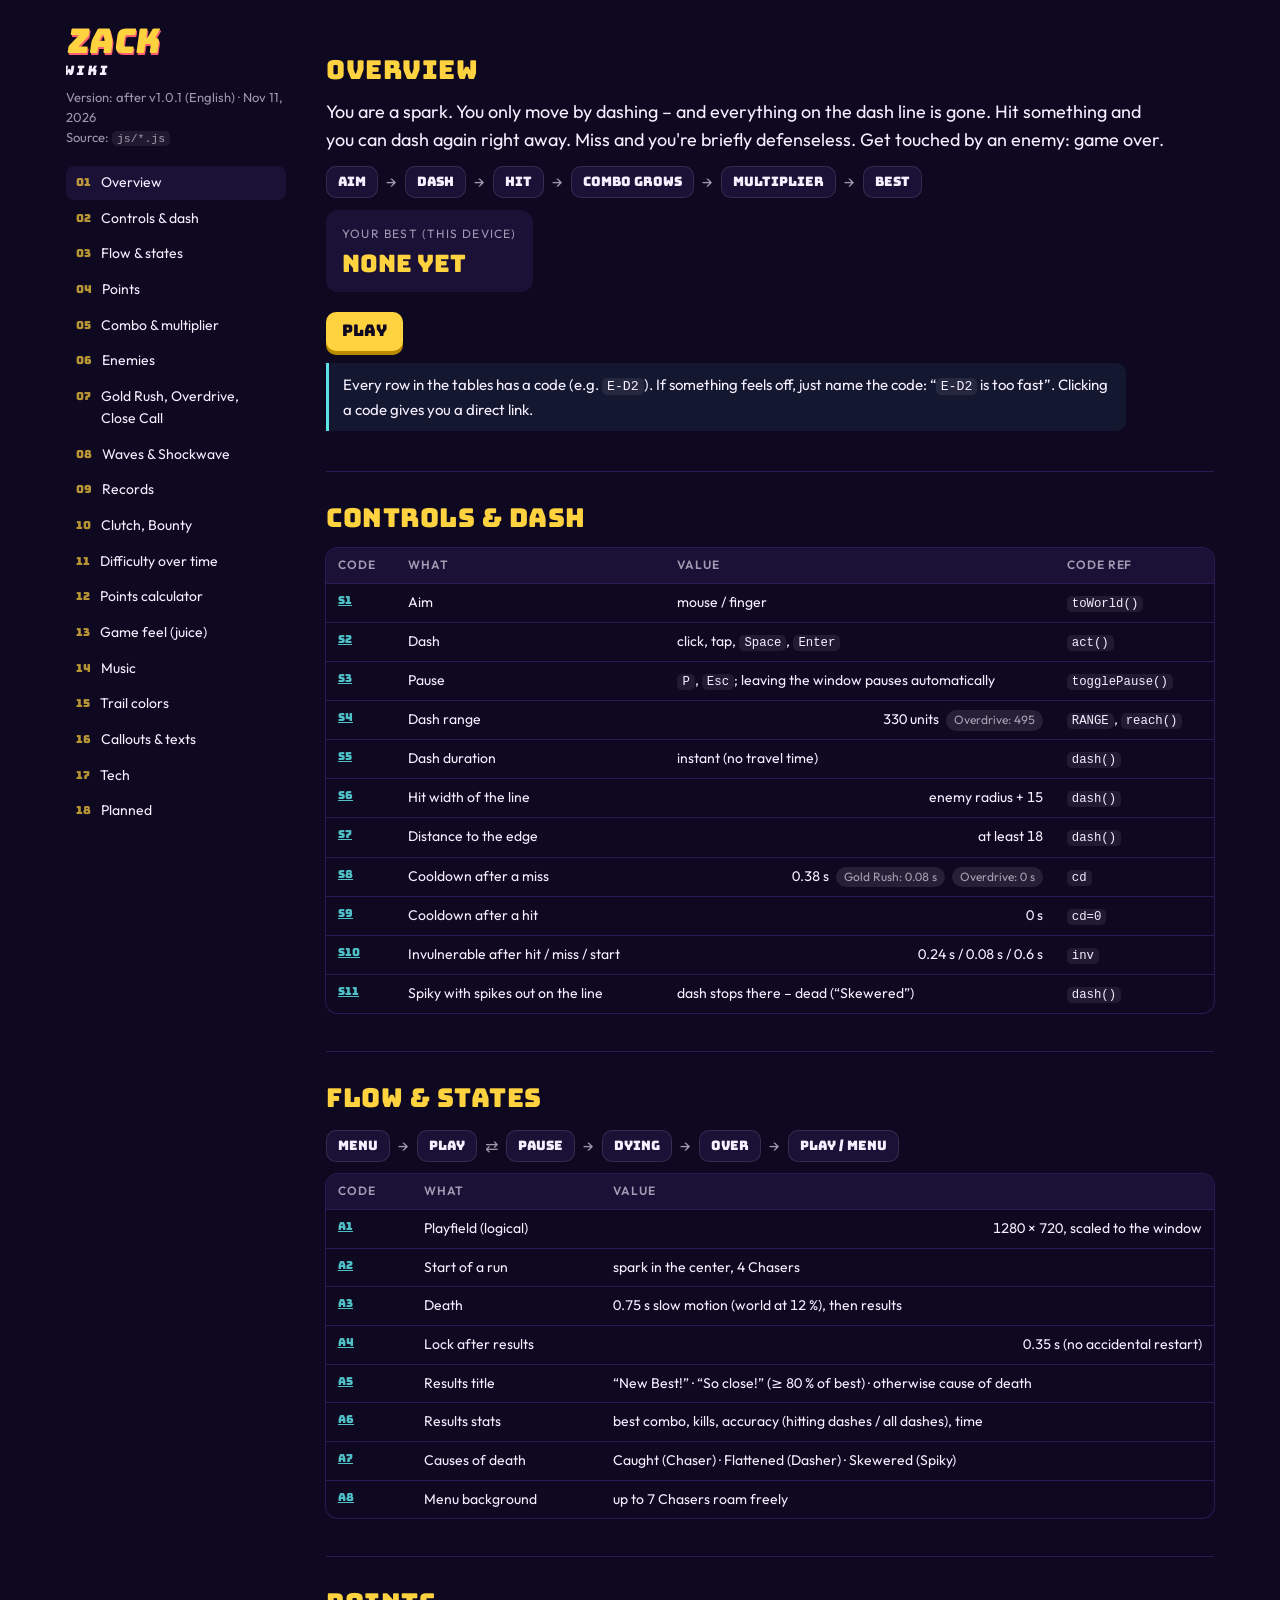
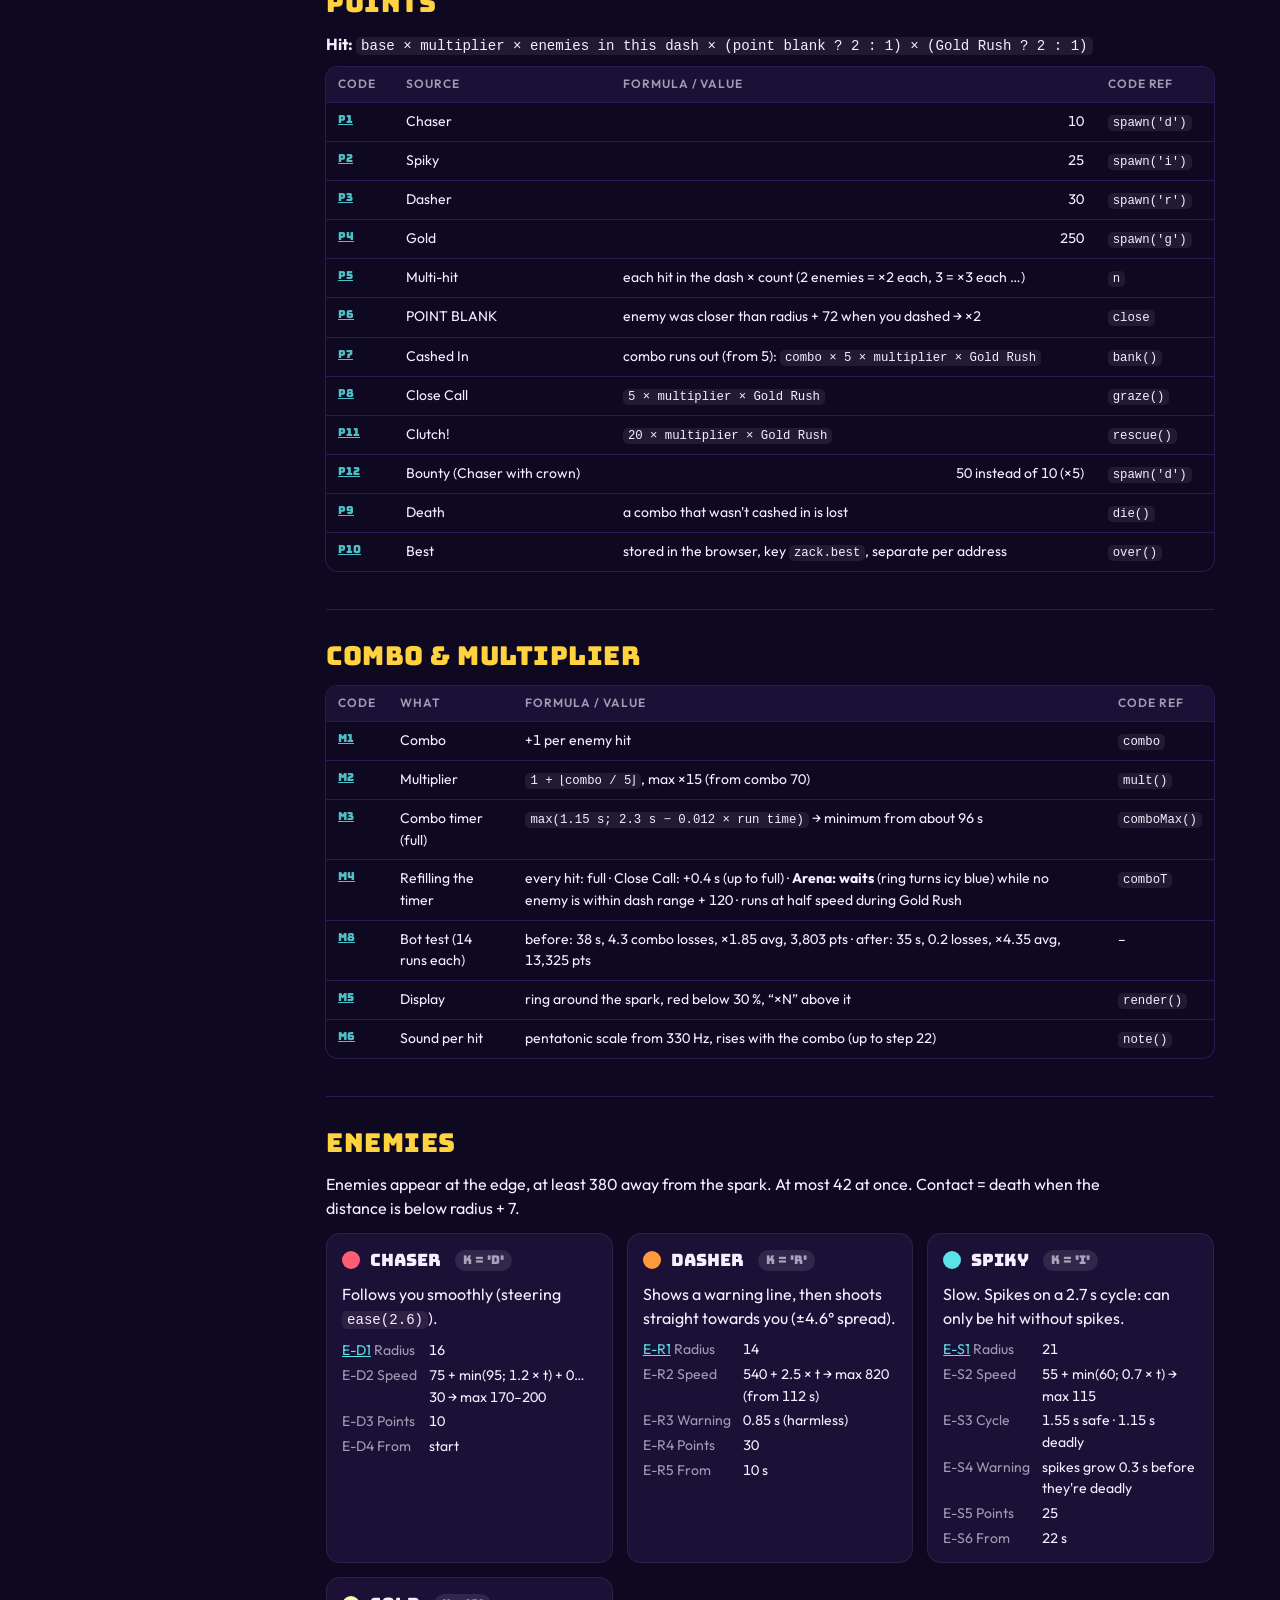
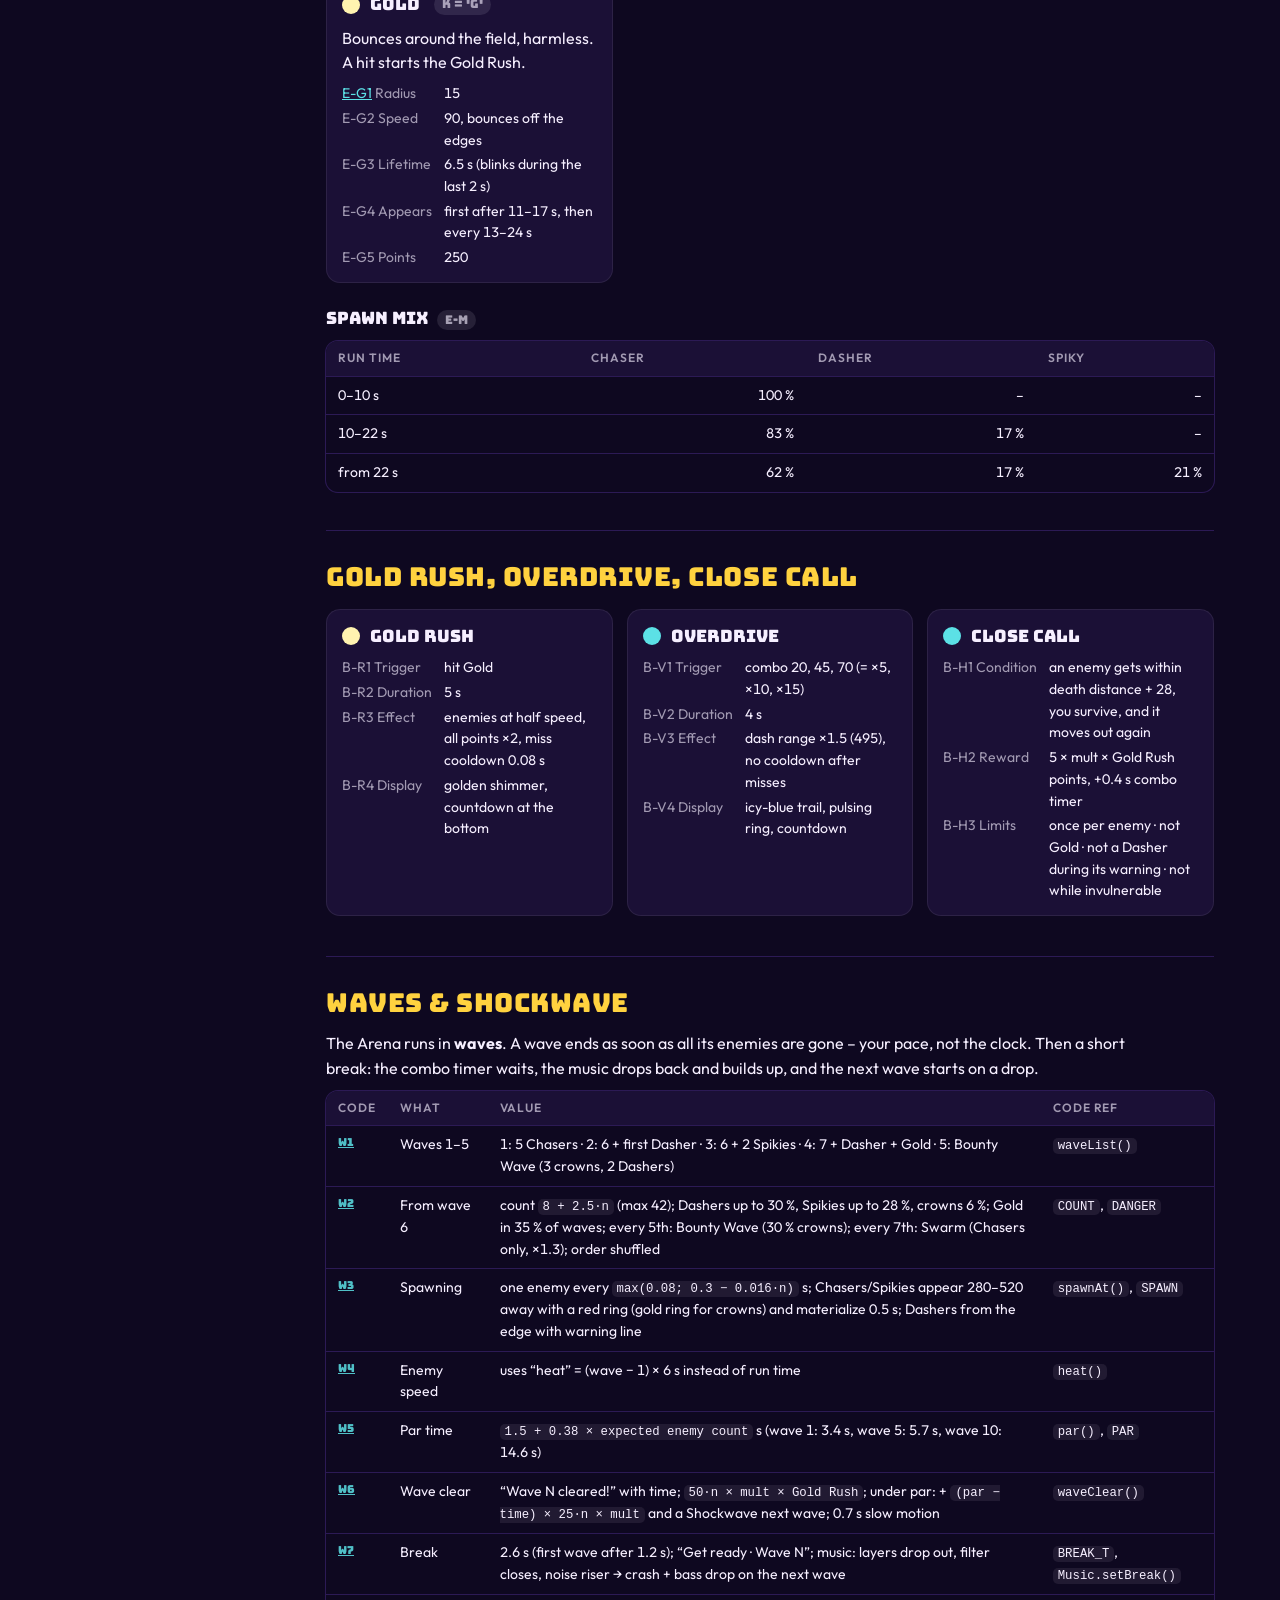
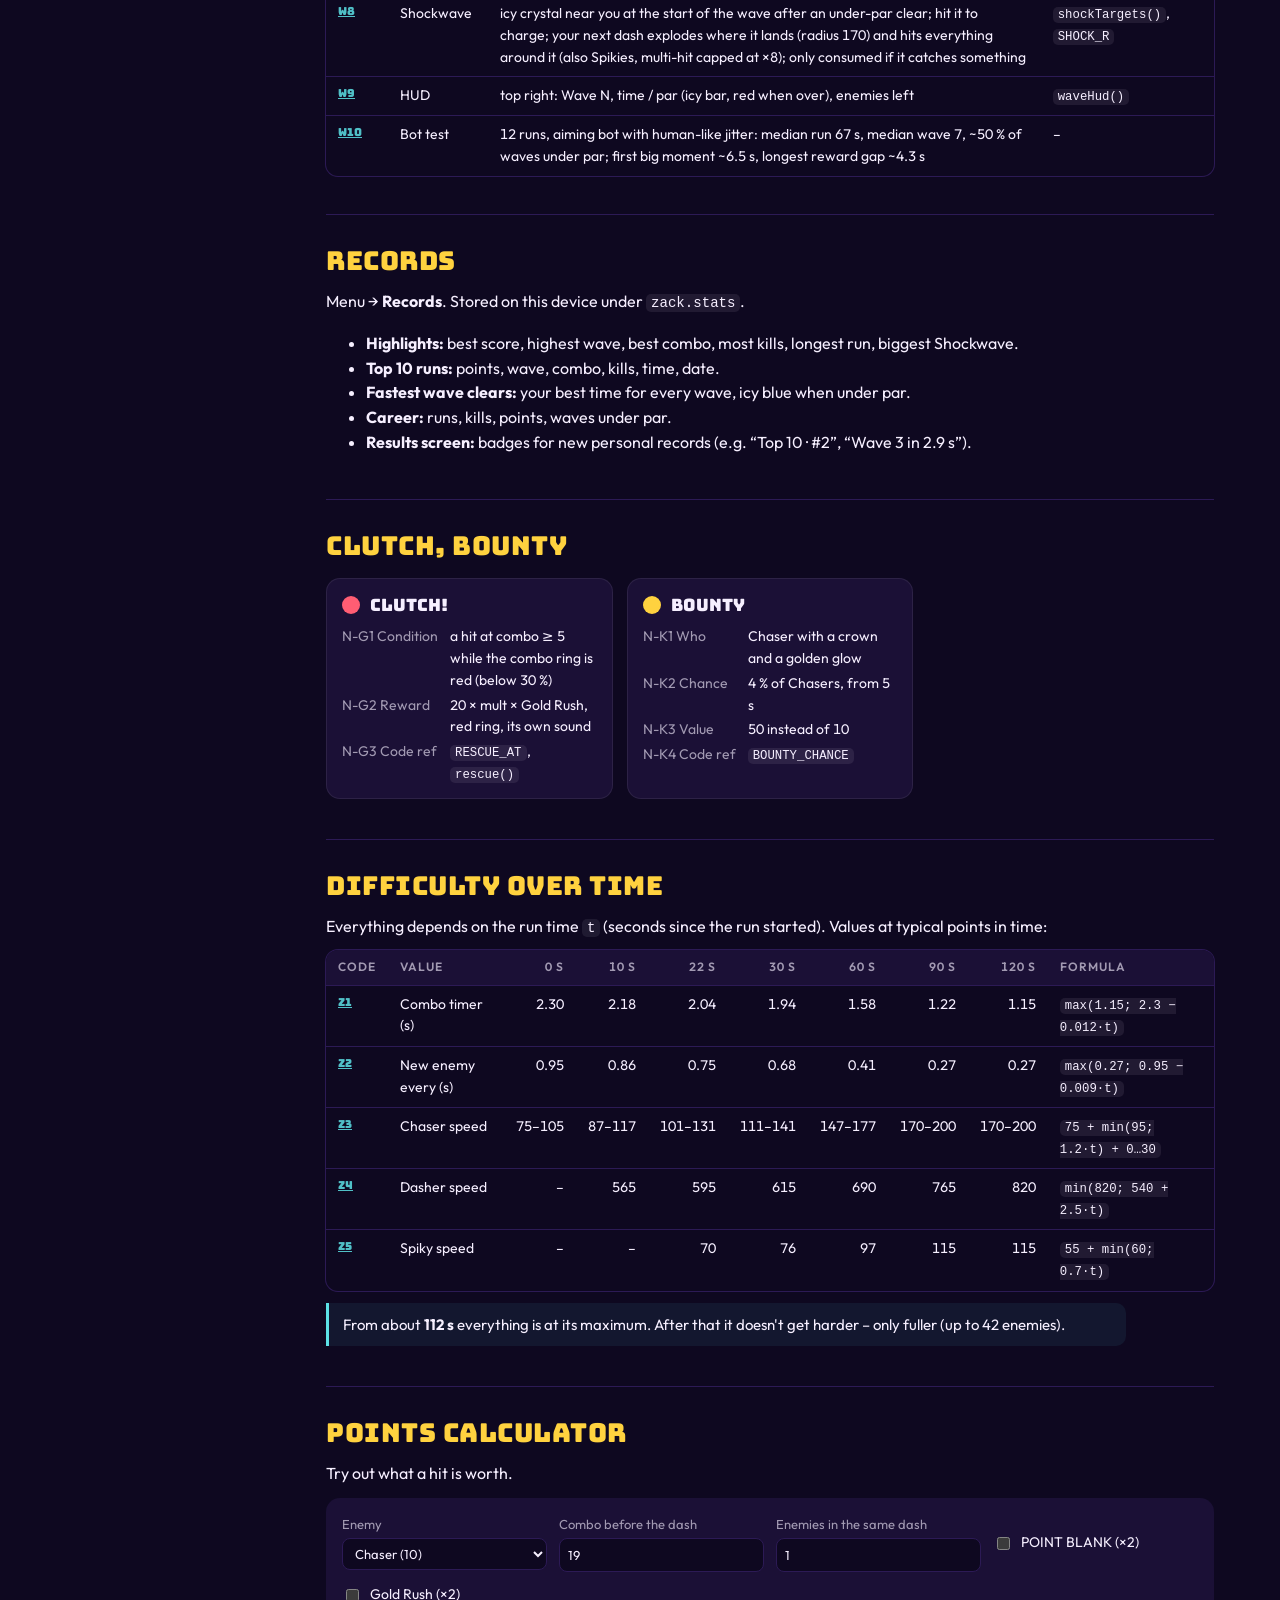
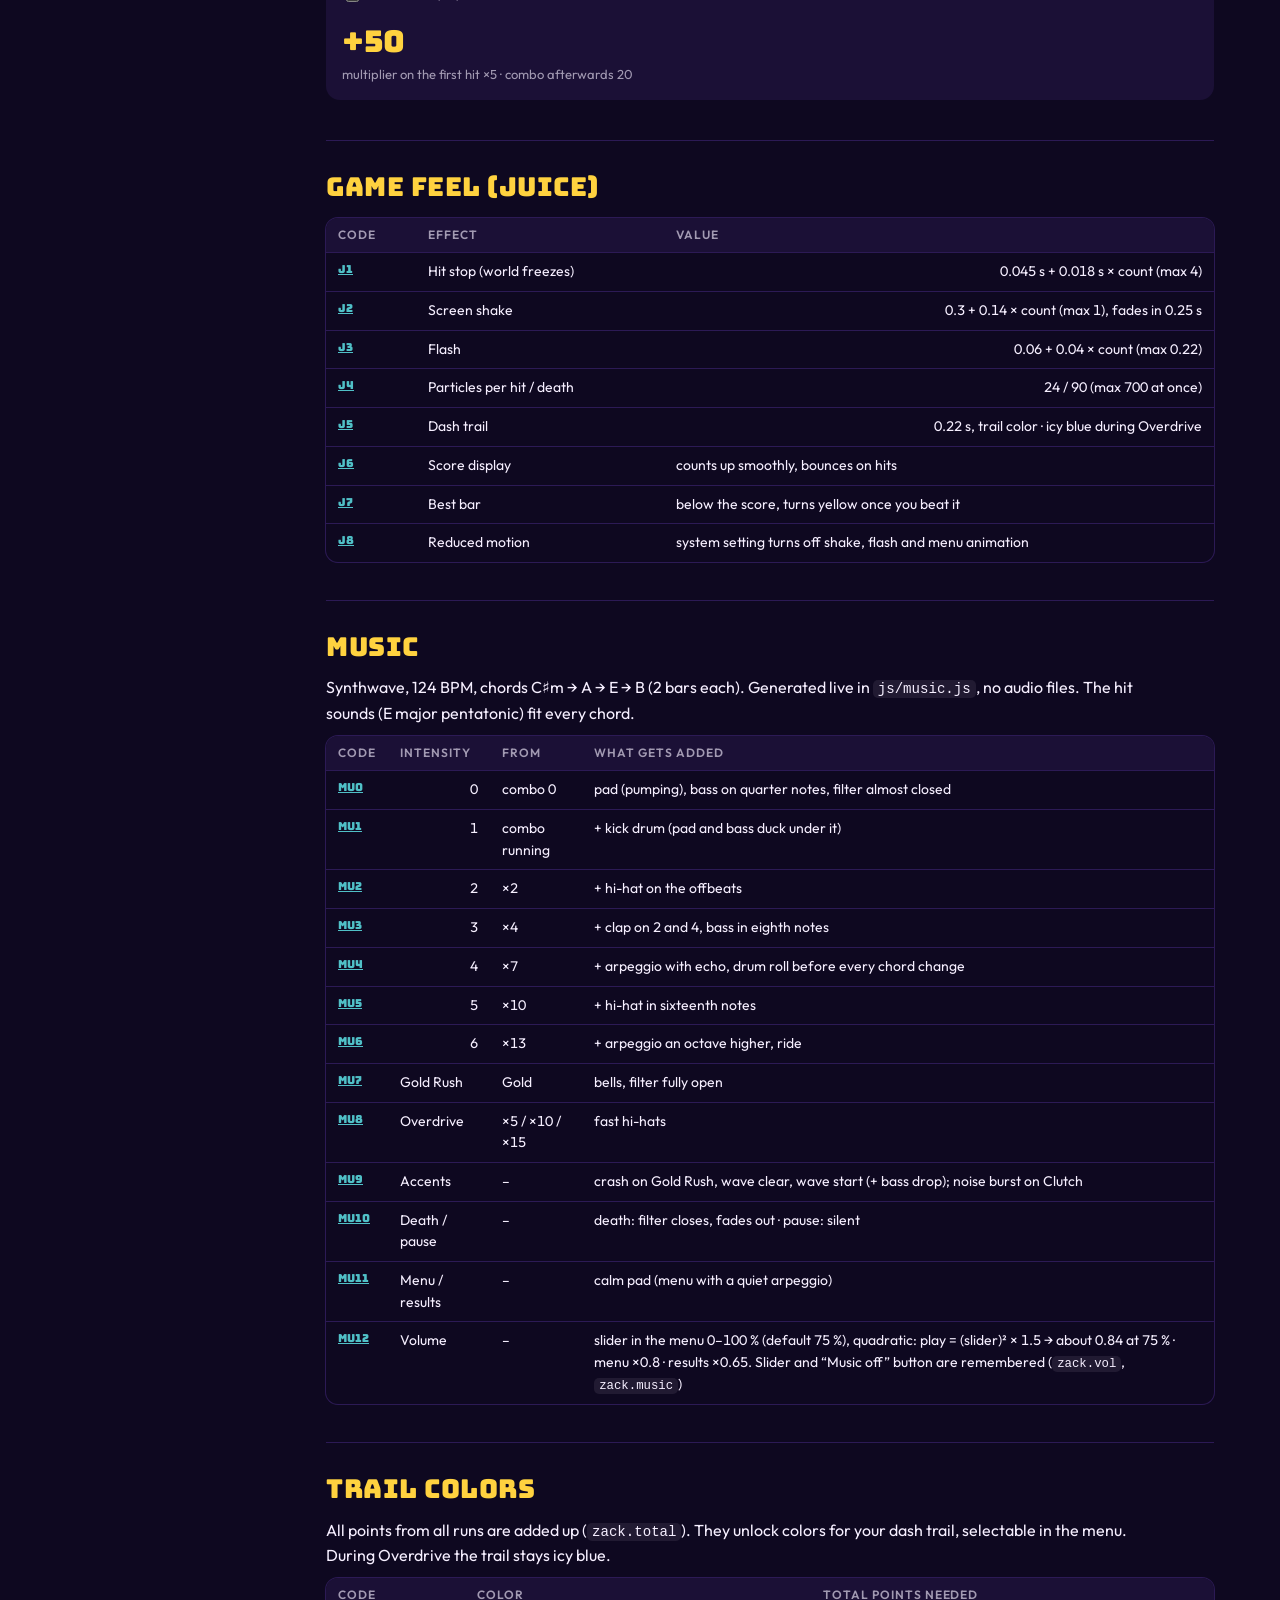
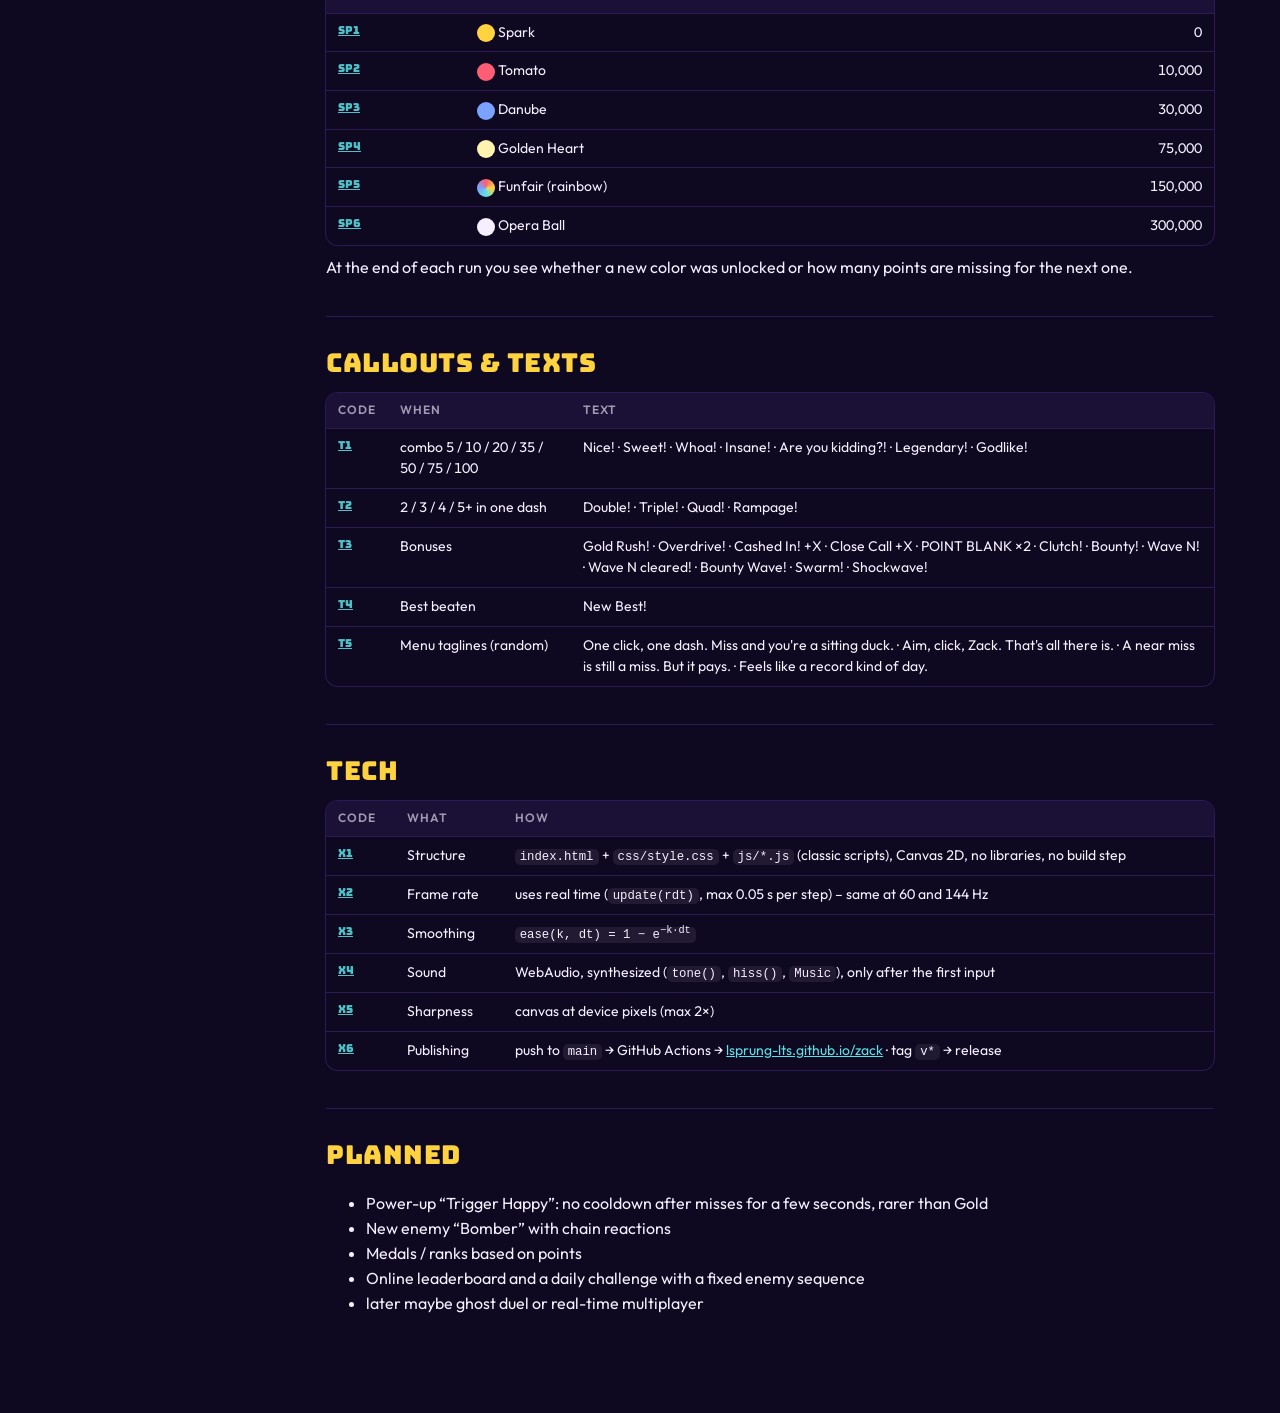
==== docs/wiki.html @ f3956dbf "Arena in Wellen, Shockwave, Records-Seite - Wellen statt Levels: Welle endet beim Räumen, Zeit gegen" ====
<!DOCTYPE html>
<html lang="en">
<head>
<meta charset="utf-8">
<meta name="viewport" content="width=device-width, initial-scale=1">
<title>Zack Wiki</title>
<link rel="preconnect" href="https://fonts.googleapis.com">
<link rel="preconnect" href="https://fonts.gstatic.com" crossorigin>
<link href="https://fonts.googleapis.com/css2?family=Bungee&family=Outfit:wght@400;600&display=swap" rel="stylesheet">
<style>
/* Same color world as the game. Values copied by hand from js/*.js –
   please keep in sync when game values change (version shown in the header). */
:root{
  color-scheme:dark;
  --night:#0e0820;--arena:#1b1036;--line:#2c1a55;
  --spark:#ffd23f;--foe:#ff5d73;--run:#ff9a3c;--ice:#5ce1e6;--gold:#fff3b0;--ink:#f6efff;
  --mute:rgba(246,239,255,.62);
  --font-display:"Bungee","Arial Black",Impact,sans-serif;
  --font-body:"Outfit",system-ui,-apple-system,"Segoe UI",sans-serif;
}
*{box-sizing:border-box}
html{scroll-behavior:smooth;scroll-padding-top:16px}
@media (prefers-reduced-motion:reduce){html{scroll-behavior:auto}}
body{margin:0;background:var(--night);color:var(--ink);font:16px/1.55 var(--font-body)}
a{color:var(--ice)}
code{font-family:ui-monospace,Consolas,monospace;font-size:.88em;background:rgba(246,239,255,.08);padding:1px 5px;border-radius:5px}
.wrap{max-width:1180px;margin:0 auto;padding:24px 16px 80px;display:grid;grid-template-columns:220px minmax(0,1fr);gap:40px}
@media (max-width:860px){.wrap{grid-template-columns:1fr;gap:16px}}
nav{position:sticky;top:16px;align-self:start;max-height:calc(100vh - 32px);overflow:auto}
@media (max-width:860px){nav{position:static;max-height:none}}
.brand{font-family:var(--font-display);font-size:34px;line-height:1;color:var(--spark);transform:skewX(-8deg);text-shadow:.05em .05em 0 var(--foe);margin:0 0 4px}
.brand small{display:block;font-size:13px;color:var(--ink);text-shadow:none;letter-spacing:.2em;margin-top:6px}
.meta{font-size:13px;color:var(--mute);margin:10px 0 18px}
nav ol{list-style:none;margin:0;padding:0;display:grid;gap:2px;counter-reset:n}
nav li a{display:flex;gap:10px;padding:6px 10px;border-radius:8px;color:var(--ink);text-decoration:none;font-size:14px}
nav li a::before{counter-increment:n;content:counter(n,decimal-leading-zero);font-family:var(--font-display);font-size:11px;color:var(--spark);opacity:.7;padding-top:2px}
nav li a:hover,nav li a.on{background:var(--arena)}
@media (max-width:860px){nav ol{grid-template-columns:repeat(auto-fill,minmax(150px,1fr))}}
main{min-width:0}
section{padding:8px 0 28px;border-bottom:1px solid var(--line)}
section:last-child{border-bottom:0}
h2{font-family:var(--font-display);font-weight:400;font-size:26px;color:var(--spark);margin:18px 0 6px;letter-spacing:.02em}
h2 .id{font-size:13px;color:var(--mute);margin-left:10px;letter-spacing:.1em}
h3{font-family:var(--font-display);font-weight:400;font-size:17px;margin:22px 0 6px}
p{margin:8px 0;max-width:75ch}
.lead{font-size:18px;color:var(--ink);max-width:70ch}
.note{border-left:3px solid var(--ice);background:rgba(92,225,230,.07);padding:10px 14px;border-radius:0 10px 10px 0;margin:12px 0;font-size:15px;max-width:80ch}
.note.warn{border-color:var(--run);background:rgba(255,154,60,.08)}
.tw{overflow-x:auto;margin:10px 0;border-radius:12px;box-shadow:0 0 0 1px var(--line)}
table{border-collapse:collapse;width:100%;font-size:14px;font-variant-numeric:tabular-nums}
th,td{text-align:left;padding:8px 12px;border-bottom:1px solid var(--line);vertical-align:top}
th{font-weight:600;color:var(--mute);font-size:12px;text-transform:uppercase;letter-spacing:.08em;background:var(--arena);white-space:nowrap}
tr:last-child td{border-bottom:0}
td.num{text-align:right;white-space:nowrap}
td.k{font-family:var(--font-display);font-size:11px;color:var(--spark);white-space:nowrap;opacity:.85}
tbody tr:target{background:rgba(255,210,63,.12)}
.cards{display:grid;grid-template-columns:repeat(auto-fill,minmax(250px,1fr));gap:14px;margin:12px 0}
.card{background:var(--arena);border-radius:14px;padding:14px 16px;box-shadow:inset 0 0 0 1px rgba(246,239,255,.08)}
.card h3{margin:0 0 4px;display:flex;align-items:center;gap:10px}
.card dl{display:grid;grid-template-columns:auto 1fr;gap:3px 12px;margin:8px 0 0;font-size:14px}
.card dt{color:var(--mute)}
.card dd{margin:0;font-variant-numeric:tabular-nums}
.dot{width:18px;height:18px;border-radius:50%;flex:none}
.pill{display:inline-block;font-size:12px;padding:1px 8px;border-radius:99px;background:rgba(246,239,255,.1);color:var(--mute);margin-left:4px}
.flow{display:flex;flex-wrap:wrap;align-items:center;gap:8px;margin:12px 0}
.flow span{background:var(--arena);border-radius:10px;padding:6px 12px;font-family:var(--font-display);font-size:13px;box-shadow:inset 0 0 0 1px rgba(246,239,255,.12)}
.flow i{font-style:normal;color:var(--mute)}
.calc{display:grid;grid-template-columns:repeat(auto-fit,minmax(170px,1fr));gap:12px;background:var(--arena);border-radius:14px;padding:16px;margin:12px 0}
.calc label{display:flex;flex-direction:column;gap:4px;font-size:13px;color:var(--mute)}
.calc select,.calc input[type=number]{font:inherit;color:var(--ink);background:var(--night);border:1px solid var(--line);border-radius:8px;padding:6px 8px}
.calc .chk{flex-direction:row;align-items:center;gap:8px;color:var(--ink);font-size:14px}
.calc output{grid-column:1/-1;font-family:var(--font-display);font-size:30px;color:var(--spark)}
.calc output small{display:block;font-family:var(--font-body);font-size:13px;color:var(--mute)}
.mine{display:flex;gap:12px;flex-wrap:wrap;margin:12px 0}
.mine div{background:var(--arena);border-radius:12px;padding:10px 16px}
.mine b{display:block;font-family:var(--font-display);font-weight:400;font-size:24px;color:var(--spark)}
.mine span{font-size:12px;color:var(--mute);text-transform:uppercase;letter-spacing:.1em}
.play{display:inline-block;margin-top:8px;font-family:var(--font-display);text-decoration:none;color:var(--night);background:var(--spark);padding:.45em 1em;border-radius:10px;box-shadow:0 4px 0 #b98a00}
</style>
</head>
<body>
<div class="wrap">
<nav aria-label="Contents">
  <p class="brand">ZACK<small>WIKI</small></p>
  <p class="meta">Version: after v1.0.1 (English) · Nov 11, 2026<br>Source: <code>js/*.js</code></p>
  <ol id="toc">
    <li><a href="#overview">Overview</a></li>
    <li><a href="#controls">Controls &amp; dash</a></li>
    <li><a href="#flow">Flow &amp; states</a></li>
    <li><a href="#points">Points</a></li>
    <li><a href="#combo">Combo &amp; multiplier</a></li>
    <li><a href="#enemies">Enemies</a></li>
    <li><a href="#bonus">Gold Rush, Overdrive, Close Call</a></li>
    <li><a href="#waves">Waves &amp; Shockwave</a></li>
    <li><a href="#records">Records</a></li>
    <li><a href="#extras">Clutch, Bounty</a></li>
    <li><a href="#time">Difficulty over time</a></li>
    <li><a href="#calc">Points calculator</a></li>
    <li><a href="#feel">Game feel (juice)</a></li>
    <li><a href="#music">Music</a></li>
    <li><a href="#trails">Trail colors</a></li>
    <li><a href="#texts">Callouts &amp; texts</a></li>
    <li><a href="#tech">Tech</a></li>
    <li><a href="#plan">Planned</a></li>
  </ol>
</nav>

<main>
<!-- ===================================================== -->
<section id="overview">
  <h2>Overview</h2>
  <p class="lead">You are a spark. You only move by dashing – and everything on the dash line is gone. Hit something and you can dash again right away. Miss and you're briefly defenseless. Get touched by an enemy: game over.</p>
  <div class="flow"><span>Aim</span><i>→</i><span>Dash</span><i>→</i><span>Hit</span><i>→</i><span>Combo grows</span><i>→</i><span>Multiplier</span><i>→</i><span>Best</span></div>
  <div class="mine" id="mine">
    <div><span>Your best (this device)</span><b id="myBest">–</b></div>
  </div>
  <a class="play" href="../">Play</a>
  <p class="note">Every row in the tables has a code (e.g. <code>E-D2</code>). If something feels off, just name the code: “<code>E-D2</code> is too fast”. Clicking a code gives you a direct link.</p>
</section>

<!-- ===================================================== -->
<section id="controls">
  <h2>Controls &amp; dash</h2>
  <div class="tw"><table>
    <thead><tr><th>Code</th><th>What</th><th>Value</th><th>Code ref</th></tr></thead>
    <tbody>
      <tr id="S1"><td class="k"><a href="#S1">S1</a></td><td>Aim</td><td>mouse / finger</td><td><code>toWorld()</code></td></tr>
      <tr id="S2"><td class="k"><a href="#S2">S2</a></td><td>Dash</td><td>click, tap, <code>Space</code>, <code>Enter</code></td><td><code>act()</code></td></tr>
      <tr id="S3"><td class="k"><a href="#S3">S3</a></td><td>Pause</td><td><code>P</code>, <code>Esc</code>; leaving the window pauses automatically</td><td><code>togglePause()</code></td></tr>
      <tr id="S4"><td class="k"><a href="#S4">S4</a></td><td>Dash range</td><td class="num">330 units <span class="pill">Overdrive: 495</span></td><td><code>RANGE</code>, <code>reach()</code></td></tr>
      <tr id="S5"><td class="k"><a href="#S5">S5</a></td><td>Dash duration</td><td>instant (no travel time)</td><td><code>dash()</code></td></tr>
      <tr id="S6"><td class="k"><a href="#S6">S6</a></td><td>Hit width of the line</td><td class="num">enemy radius + 15</td><td><code>dash()</code></td></tr>
      <tr id="S7"><td class="k"><a href="#S7">S7</a></td><td>Distance to the edge</td><td class="num">at least 18</td><td><code>dash()</code></td></tr>
      <tr id="S8"><td class="k"><a href="#S8">S8</a></td><td>Cooldown after a miss</td><td class="num">0.38 s <span class="pill">Gold Rush: 0.08 s</span> <span class="pill">Overdrive: 0 s</span></td><td><code>cd</code></td></tr>
      <tr id="S9"><td class="k"><a href="#S9">S9</a></td><td>Cooldown after a hit</td><td class="num">0 s</td><td><code>cd=0</code></td></tr>
      <tr id="S10"><td class="k"><a href="#S10">S10</a></td><td>Invulnerable after hit / miss / start</td><td class="num">0.24 s / 0.08 s / 0.6 s</td><td><code>inv</code></td></tr>
      <tr id="S11"><td class="k"><a href="#S11">S11</a></td><td>Spiky with spikes out on the line</td><td>dash stops there – dead (“Skewered”)</td><td><code>dash()</code></td></tr>
    </tbody>
  </table></div>
</section>

<!-- ===================================================== -->
<section id="flow">
  <h2>Flow &amp; states</h2>
  <div class="flow"><span>menu</span><i>→</i><span>play</span><i>⇄</i><span>pause</span><i>→</i><span>dying</span><i>→</i><span>over</span><i>→</i><span>play / menu</span></div>
  <div class="tw"><table>
    <thead><tr><th>Code</th><th>What</th><th>Value</th></tr></thead>
    <tbody>
      <tr id="A1"><td class="k"><a href="#A1">A1</a></td><td>Playfield (logical)</td><td class="num">1280 × 720, scaled to the window</td></tr>
      <tr id="A2"><td class="k"><a href="#A2">A2</a></td><td>Start of a run</td><td>spark in the center, 4 Chasers</td></tr>
      <tr id="A3"><td class="k"><a href="#A3">A3</a></td><td>Death</td><td>0.75 s slow motion (world at 12 %), then results</td></tr>
      <tr id="A4"><td class="k"><a href="#A4">A4</a></td><td>Lock after results</td><td class="num">0.35 s (no accidental restart)</td></tr>
      <tr id="A5"><td class="k"><a href="#A5">A5</a></td><td>Results title</td><td>“New Best!” · “So close!” (≥ 80 % of best) · otherwise cause of death</td></tr>
      <tr id="A6"><td class="k"><a href="#A6">A6</a></td><td>Results stats</td><td>best combo, kills, accuracy (hitting dashes / all dashes), time</td></tr>
      <tr id="A7"><td class="k"><a href="#A7">A7</a></td><td>Causes of death</td><td>Caught (Chaser) · Flattened (Dasher) · Skewered (Spiky)</td></tr>
      <tr id="A8"><td class="k"><a href="#A8">A8</a></td><td>Menu background</td><td>up to 7 Chasers roam freely</td></tr>
    </tbody>
  </table></div>
</section>

<!-- ===================================================== -->
<section id="points">
  <h2>Points</h2>
  <p><b>Hit:</b> <code>base × multiplier × enemies in this dash × (point blank ? 2 : 1) × (Gold Rush ? 2 : 1)</code></p>
  <div class="tw"><table>
    <thead><tr><th>Code</th><th>Source</th><th>Formula / value</th><th>Code ref</th></tr></thead>
    <tbody>
      <tr id="P1"><td class="k"><a href="#P1">P1</a></td><td>Chaser</td><td class="num">10</td><td><code>spawn('d')</code></td></tr>
      <tr id="P2"><td class="k"><a href="#P2">P2</a></td><td>Spiky</td><td class="num">25</td><td><code>spawn('i')</code></td></tr>
      <tr id="P3"><td class="k"><a href="#P3">P3</a></td><td>Dasher</td><td class="num">30</td><td><code>spawn('r')</code></td></tr>
      <tr id="P4"><td class="k"><a href="#P4">P4</a></td><td>Gold</td><td class="num">250</td><td><code>spawn('g')</code></td></tr>
      <tr id="P5"><td class="k"><a href="#P5">P5</a></td><td>Multi-hit</td><td>each hit in the dash × count (2 enemies = ×2 each, 3 = ×3 each …)</td><td><code>n</code></td></tr>
      <tr id="P6"><td class="k"><a href="#P6">P6</a></td><td>POINT BLANK</td><td>enemy was closer than radius + 72 when you dashed → ×2</td><td><code>close</code></td></tr>
      <tr id="P7"><td class="k"><a href="#P7">P7</a></td><td>Cashed In</td><td>combo runs out (from 5): <code>combo × 5 × multiplier × Gold Rush</code></td><td><code>bank()</code></td></tr>
      <tr id="P8"><td class="k"><a href="#P8">P8</a></td><td>Close Call</td><td><code>5 × multiplier × Gold Rush</code></td><td><code>graze()</code></td></tr>
      <tr id="P11"><td class="k"><a href="#P11">P11</a></td><td>Clutch!</td><td><code>20 × multiplier × Gold Rush</code></td><td><code>rescue()</code></td></tr>
      <tr id="P12"><td class="k"><a href="#P12">P12</a></td><td>Bounty (Chaser with crown)</td><td class="num">50 instead of 10 (×5)</td><td><code>spawn('d')</code></td></tr>
      <tr id="P9"><td class="k"><a href="#P9">P9</a></td><td>Death</td><td>a combo that wasn't cashed in is lost</td><td><code>die()</code></td></tr>
      <tr id="P10"><td class="k"><a href="#P10">P10</a></td><td>Best</td><td>stored in the browser, key <code>zack.best</code>, separate per address</td><td><code>over()</code></td></tr>
    </tbody>
  </table></div>
</section>

<!-- ===================================================== -->
<section id="combo">
  <h2>Combo &amp; multiplier</h2>
  <div class="tw"><table>
    <thead><tr><th>Code</th><th>What</th><th>Formula / value</th><th>Code ref</th></tr></thead>
    <tbody>
      <tr id="M1"><td class="k"><a href="#M1">M1</a></td><td>Combo</td><td>+1 per enemy hit</td><td><code>combo</code></td></tr>
      <tr id="M2"><td class="k"><a href="#M2">M2</a></td><td>Multiplier</td><td><code>1 + ⌊combo / 5⌋</code>, max ×15 (from combo 70)</td><td><code>mult()</code></td></tr>
      <tr id="M3"><td class="k"><a href="#M3">M3</a></td><td>Combo timer (full)</td><td><code>max(1.15 s; 2.3 s − 0.012 × run time)</code> → minimum from about 96 s</td><td><code>comboMax()</code></td></tr>
      <tr id="M4"><td class="k"><a href="#M4">M4</a></td><td>Refilling the timer</td><td>every hit: full · Close Call: +0.4 s (up to full) · <b>Arena: waits</b> (ring turns icy blue) while no enemy is within dash range + 120 · runs at half speed during Gold Rush</td><td><code>comboT</code></td></tr>
      <tr id="M8"><td class="k"><a href="#M8">M8</a></td><td>Bot test (14 runs each)</td><td>before: 38 s, 4.3 combo losses, ×1.85 avg, 3,803 pts · after: 35 s, 0.2 losses, ×4.35 avg, 13,325 pts</td><td>–</td></tr>
      <tr id="M5"><td class="k"><a href="#M5">M5</a></td><td>Display</td><td>ring around the spark, red below 30 %, “×N” above it</td><td><code>render()</code></td></tr>
      <tr id="M6"><td class="k"><a href="#M6">M6</a></td><td>Sound per hit</td><td>pentatonic scale from 330 Hz, rises with the combo (up to step 22)</td><td><code>note()</code></td></tr>
    </tbody>
  </table></div>
</section>

<!-- ===================================================== -->
<section id="enemies">
  <h2>Enemies</h2>
  <p>Enemies appear at the edge, at least 380 away from the spark. At most 42 at once. Contact = death when the distance is below radius + 7.</p>
  <div class="cards">
    <div class="card" id="E-D">
      <h3><span class="dot" style="background:var(--foe)"></span>Chaser <span class="pill">k = 'd'</span></h3>
      <p>Follows you smoothly (steering <code>ease(2.6)</code>).</p>
      <dl>
        <dt><a href="#E-D">E-D1</a> Radius</dt><dd>16</dd>
        <dt>E-D2 Speed</dt><dd>75 + min(95; 1.2 × t) + 0…30 → max 170–200</dd>
        <dt>E-D3 Points</dt><dd>10</dd>
        <dt>E-D4 From</dt><dd>start</dd>
      </dl>
    </div>
    <div class="card" id="E-R">
      <h3><span class="dot" style="background:var(--run)"></span>Dasher <span class="pill">k = 'r'</span></h3>
      <p>Shows a warning line, then shoots straight towards you (±4.6° spread).</p>
      <dl>
        <dt><a href="#E-R">E-R1</a> Radius</dt><dd>14</dd>
        <dt>E-R2 Speed</dt><dd>540 + 2.5 × t → max 820 (from 112 s)</dd>
        <dt>E-R3 Warning</dt><dd>0.85 s (harmless)</dd>
        <dt>E-R4 Points</dt><dd>30</dd>
        <dt>E-R5 From</dt><dd>10 s</dd>
      </dl>
    </div>
    <div class="card" id="E-S">
      <h3><span class="dot" style="background:var(--ice)"></span>Spiky <span class="pill">k = 'i'</span></h3>
      <p>Slow. Spikes on a 2.7 s cycle: can only be hit without spikes.</p>
      <dl>
        <dt><a href="#E-S">E-S1</a> Radius</dt><dd>21</dd>
        <dt>E-S2 Speed</dt><dd>55 + min(60; 0.7 × t) → max 115</dd>
        <dt>E-S3 Cycle</dt><dd>1.55 s safe · 1.15 s deadly</dd>
        <dt>E-S4 Warning</dt><dd>spikes grow 0.3 s before they're deadly</dd>
        <dt>E-S5 Points</dt><dd>25</dd>
        <dt>E-S6 From</dt><dd>22 s</dd>
      </dl>
    </div>
    <div class="card" id="E-G">
      <h3><span class="dot" style="background:var(--gold)"></span>Gold <span class="pill">k = 'g'</span></h3>
      <p>Bounces around the field, harmless. A hit starts the Gold Rush.</p>
      <dl>
        <dt><a href="#E-G">E-G1</a> Radius</dt><dd>15</dd>
        <dt>E-G2 Speed</dt><dd>90, bounces off the edges</dd>
        <dt>E-G3 Lifetime</dt><dd>6.5 s (blinks during the last 2 s)</dd>
        <dt>E-G4 Appears</dt><dd>first after 11–17 s, then every 13–24 s</dd>
        <dt>E-G5 Points</dt><dd>250</dd>
      </dl>
    </div>
  </div>
  <h3>Spawn mix <span class="pill">E-M</span></h3>
  <div class="tw"><table>
    <thead><tr><th>Run time</th><th>Chaser</th><th>Dasher</th><th>Spiky</th></tr></thead>
    <tbody>
      <tr><td>0–10 s</td><td class="num">100 %</td><td class="num">–</td><td class="num">–</td></tr>
      <tr><td>10–22 s</td><td class="num">83 %</td><td class="num">17 %</td><td class="num">–</td></tr>
      <tr><td>from 22 s</td><td class="num">62 %</td><td class="num">17 %</td><td class="num">21 %</td></tr>
    </tbody>
  </table></div>
</section>

<!-- ===================================================== -->
<section id="bonus">
  <h2>Gold Rush, Overdrive, Close Call</h2>
  <div class="cards">
    <div class="card" id="B-R">
      <h3><span class="dot" style="background:var(--gold)"></span>Gold Rush</h3>
      <dl>
        <dt>B-R1 Trigger</dt><dd>hit Gold</dd>
        <dt>B-R2 Duration</dt><dd>5 s</dd>
        <dt>B-R3 Effect</dt><dd>enemies at half speed, all points ×2, miss cooldown 0.08 s</dd>
        <dt>B-R4 Display</dt><dd>golden shimmer, countdown at the bottom</dd>
      </dl>
    </div>
    <div class="card" id="B-V">
      <h3><span class="dot" style="background:var(--ice)"></span>Overdrive</h3>
      <dl>
        <dt>B-V1 Trigger</dt><dd>combo 20, 45, 70 (= ×5, ×10, ×15)</dd>
        <dt>B-V2 Duration</dt><dd>4 s</dd>
        <dt>B-V3 Effect</dt><dd>dash range ×1.5 (495), no cooldown after misses</dd>
        <dt>B-V4 Display</dt><dd>icy-blue trail, pulsing ring, countdown</dd>
      </dl>
    </div>
    <div class="card" id="B-H">
      <h3><span class="dot" style="background:var(--ice)"></span>Close Call</h3>
      <dl>
        <dt>B-H1 Condition</dt><dd>an enemy gets within death distance + 28, you survive, and it moves out again</dd>
        <dt>B-H2 Reward</dt><dd>5 × mult × Gold Rush points, +0.4 s combo timer</dd>
        <dt>B-H3 Limits</dt><dd>once per enemy · not Gold · not a Dasher during its warning · not while invulnerable</dd>
      </dl>
    </div>
  </div>
</section>

<!-- ===================================================== -->
<section id="waves">
  <h2>Waves &amp; Shockwave</h2>
  <p>The Arena runs in <b>waves</b>. A wave ends as soon as all its enemies are gone – your pace, not the clock. Then a short break: the combo timer waits, the music drops back and builds up, and the next wave starts on a drop.</p>
  <div class="tw"><table>
    <thead><tr><th>Code</th><th>What</th><th>Value</th><th>Code ref</th></tr></thead>
    <tbody>
      <tr id="W1"><td class="k"><a href="#W1">W1</a></td><td>Waves 1–5</td><td>1: 5 Chasers · 2: 6 + first Dasher · 3: 6 + 2 Spikies · 4: 7 + Dasher + Gold · 5: Bounty Wave (3 crowns, 2 Dashers)</td><td><code>waveList()</code></td></tr>
      <tr id="W2"><td class="k"><a href="#W2">W2</a></td><td>From wave 6</td><td>count <code>8 + 2.5·n</code> (max 42); Dashers up to 30 %, Spikies up to 28 %, crowns 6 %; Gold in 35 % of waves; every 5th: Bounty Wave (30 % crowns); every 7th: Swarm (Chasers only, ×1.3); order shuffled</td><td><code>COUNT</code>, <code>DANGER</code></td></tr>
      <tr id="W3"><td class="k"><a href="#W3">W3</a></td><td>Spawning</td><td>one enemy every <code>max(0.08; 0.3 − 0.016·n)</code> s; Chasers/Spikies appear 280–520 away with a red ring (gold ring for crowns) and materialize 0.5 s; Dashers from the edge with warning line</td><td><code>spawnAt()</code>, <code>SPAWN</code></td></tr>
      <tr id="W4"><td class="k"><a href="#W4">W4</a></td><td>Enemy speed</td><td>uses “heat” = (wave − 1) × 6 s instead of run time</td><td><code>heat()</code></td></tr>
      <tr id="W5"><td class="k"><a href="#W5">W5</a></td><td>Par time</td><td><code>1.5 + 0.38 × expected enemy count</code> s (wave 1: 3.4 s, wave 5: 5.7 s, wave 10: 14.6 s)</td><td><code>par()</code>, <code>PAR</code></td></tr>
      <tr id="W6"><td class="k"><a href="#W6">W6</a></td><td>Wave clear</td><td>“Wave N cleared!” with time; <code>50·n × mult × Gold Rush</code>; under par: + <code>(par − time) × 25·n × mult</code> and a Shockwave next wave; 0.7 s slow motion</td><td><code>waveClear()</code></td></tr>
      <tr id="W7"><td class="k"><a href="#W7">W7</a></td><td>Break</td><td>2.6 s (first wave after 1.2 s); “Get ready · Wave N”; music: layers drop out, filter closes, noise riser → crash + bass drop on the next wave</td><td><code>BREAK_T</code>, <code>Music.setBreak()</code></td></tr>
      <tr id="W8"><td class="k"><a href="#W8">W8</a></td><td>Shockwave</td><td>icy crystal near you at the start of the wave after an under-par clear; hit it to charge; your next dash explodes where it lands (radius 170) and hits everything around it (also Spikies, multi-hit capped at ×8); only consumed if it catches something</td><td><code>shockTargets()</code>, <code>SHOCK_R</code></td></tr>
      <tr id="W9"><td class="k"><a href="#W9">W9</a></td><td>HUD</td><td>top right: Wave N, time / par (icy bar, red when over), enemies left</td><td><code>waveHud()</code></td></tr>
      <tr id="W10"><td class="k"><a href="#W10">W10</a></td><td>Bot test</td><td>12 runs, aiming bot with human-like jitter: median run 67 s, median wave 7, ~50 % of waves under par; first big moment ~6.5 s, longest reward gap ~4.3 s</td><td>–</td></tr>
    </tbody>
  </table></div>
</section>

<!-- ===================================================== -->
<section id="records">
  <h2>Records</h2>
  <p>Menu → <b>Records</b>. Stored on this device under <code>zack.stats</code>.</p>
  <ul>
    <li><b>Highlights:</b> best score, highest wave, best combo, most kills, longest run, biggest Shockwave.</li>
    <li><b>Top 10 runs:</b> points, wave, combo, kills, time, date.</li>
    <li><b>Fastest wave clears:</b> your best time for every wave, icy blue when under par.</li>
    <li><b>Career:</b> runs, kills, points, waves under par.</li>
    <li><b>Results screen:</b> badges for new personal records (e.g. “Top 10 · #2”, “Wave 3 in 2.9 s”).</li>
  </ul>
</section>

<!-- ===================================================== -->
<section id="extras">
  <h2>Clutch, Bounty</h2>
  <div class="cards">
    <div class="card" id="N-G">
      <h3><span class="dot" style="background:var(--foe)"></span>Clutch!</h3>
      <dl>
        <dt>N-G1 Condition</dt><dd>a hit at combo ≥ 5 while the combo ring is red (below 30 %)</dd>
        <dt>N-G2 Reward</dt><dd>20 × mult × Gold Rush, red ring, its own sound</dd>
        <dt>N-G3 Code ref</dt><dd><code>RESCUE_AT</code>, <code>rescue()</code></dd>
      </dl>
    </div>
    <div class="card" id="N-K">
      <h3><span class="dot" style="background:var(--spark)"></span>Bounty</h3>
      <dl>
        <dt>N-K1 Who</dt><dd>Chaser with a crown and a golden glow</dd>
        <dt>N-K2 Chance</dt><dd>4 % of Chasers, from 5 s</dd>
        <dt>N-K3 Value</dt><dd>50 instead of 10</dd>
        <dt>N-K4 Code ref</dt><dd><code>BOUNTY_CHANCE</code></dd>
      </dl>
    </div>
  </div>
</section>

<!-- ===================================================== -->
<section id="time">
  <h2>Difficulty over time</h2>
  <p>Everything depends on the run time <code>t</code> (seconds since the run started). Values at typical points in time:</p>
  <div class="tw"><table id="tTable">
    <thead><tr><th>Code</th><th>Value</th><th>Formula</th></tr></thead>
    <tbody></tbody>
  </table></div>
  <p class="note">From about <b>112 s</b> everything is at its maximum. After that it doesn't get harder – only fuller (up to 42 enemies).</p>
</section>

<!-- ===================================================== -->
<section id="calc">
  <h2>Points calculator</h2>
  <p>Try out what a hit is worth.</p>
  <form class="calc" id="calcForm" onsubmit="return false">
    <label>Enemy<select id="cK"><option value="10">Chaser (10)</option><option value="50">Bounty Chaser (50)</option><option value="25">Spiky (25)</option><option value="30">Dasher (30)</option><option value="250">Gold (250)</option></select></label>
    <label>Combo before the dash<input id="cC" type="number" min="0" max="200" value="19"></label>
    <label>Enemies in the same dash<input id="cN" type="number" min="1" max="8" value="1"></label>
    <label class="chk"><input id="cKn" type="checkbox"> POINT BLANK (×2)</label>
    <label class="chk"><input id="cRa" type="checkbox"> Gold Rush (×2)</label>
    <output id="cOut" for="cK cC cN cKn cRa"></output>
  </form>
</section>

<!-- ===================================================== -->
<section id="feel">
  <h2>Game feel (juice)</h2>
  <div class="tw"><table>
    <thead><tr><th>Code</th><th>Effect</th><th>Value</th></tr></thead>
    <tbody>
      <tr id="J1"><td class="k"><a href="#J1">J1</a></td><td>Hit stop (world freezes)</td><td class="num">0.045 s + 0.018 s × count (max 4)</td></tr>
      <tr id="J2"><td class="k"><a href="#J2">J2</a></td><td>Screen shake</td><td class="num">0.3 + 0.14 × count (max 1), fades in 0.25 s</td></tr>
      <tr id="J3"><td class="k"><a href="#J3">J3</a></td><td>Flash</td><td class="num">0.06 + 0.04 × count (max 0.22)</td></tr>
      <tr id="J4"><td class="k"><a href="#J4">J4</a></td><td>Particles per hit / death</td><td class="num">24 / 90 (max 700 at once)</td></tr>
      <tr id="J5"><td class="k"><a href="#J5">J5</a></td><td>Dash trail</td><td class="num">0.22 s, trail color · icy blue during Overdrive</td></tr>
      <tr id="J6"><td class="k"><a href="#J6">J6</a></td><td>Score display</td><td>counts up smoothly, bounces on hits</td></tr>
      <tr id="J7"><td class="k"><a href="#J7">J7</a></td><td>Best bar</td><td>below the score, turns yellow once you beat it</td></tr>
      <tr id="J8"><td class="k"><a href="#J8">J8</a></td><td>Reduced motion</td><td>system setting turns off shake, flash and menu animation</td></tr>
    </tbody>
  </table></div>
</section>

<!-- ===================================================== -->
<section id="music">
  <h2>Music</h2>
  <p>Synthwave, 124 BPM, chords C♯m → A → E → B (2 bars each). Generated live in <code>js/music.js</code>, no audio files. The hit sounds (E major pentatonic) fit every chord.</p>
  <div class="tw"><table>
    <thead><tr><th>Code</th><th>Intensity</th><th>From</th><th>What gets added</th></tr></thead>
    <tbody>
      <tr id="MU0"><td class="k"><a href="#MU0">MU0</a></td><td class="num">0</td><td>combo 0</td><td>pad (pumping), bass on quarter notes, filter almost closed</td></tr>
      <tr id="MU1"><td class="k"><a href="#MU1">MU1</a></td><td class="num">1</td><td>combo running</td><td>+ kick drum (pad and bass duck under it)</td></tr>
      <tr id="MU2"><td class="k"><a href="#MU2">MU2</a></td><td class="num">2</td><td>×2</td><td>+ hi-hat on the offbeats</td></tr>
      <tr id="MU3"><td class="k"><a href="#MU3">MU3</a></td><td class="num">3</td><td>×4</td><td>+ clap on 2 and 4, bass in eighth notes</td></tr>
      <tr id="MU4"><td class="k"><a href="#MU4">MU4</a></td><td class="num">4</td><td>×7</td><td>+ arpeggio with echo, drum roll before every chord change</td></tr>
      <tr id="MU5"><td class="k"><a href="#MU5">MU5</a></td><td class="num">5</td><td>×10</td><td>+ hi-hat in sixteenth notes</td></tr>
      <tr id="MU6"><td class="k"><a href="#MU6">MU6</a></td><td class="num">6</td><td>×13</td><td>+ arpeggio an octave higher, ride</td></tr>
      <tr id="MU7"><td class="k"><a href="#MU7">MU7</a></td><td>Gold Rush</td><td>Gold</td><td>bells, filter fully open</td></tr>
      <tr id="MU8"><td class="k"><a href="#MU8">MU8</a></td><td>Overdrive</td><td>×5 / ×10 / ×15</td><td>fast hi-hats</td></tr>
      <tr id="MU9"><td class="k"><a href="#MU9">MU9</a></td><td>Accents</td><td>–</td><td>crash on Gold Rush, wave clear, wave start (+ bass drop); noise burst on Clutch</td></tr>
      <tr id="MU10"><td class="k"><a href="#MU10">MU10</a></td><td>Death / pause</td><td>–</td><td>death: filter closes, fades out · pause: silent</td></tr>
      <tr id="MU11"><td class="k"><a href="#MU11">MU11</a></td><td>Menu / results</td><td>–</td><td>calm pad (menu with a quiet arpeggio)</td></tr>
      <tr id="MU12"><td class="k"><a href="#MU12">MU12</a></td><td>Volume</td><td>–</td><td>slider in the menu 0–100 % (default 75 %), quadratic: play = (slider)² × 1.5 → about 0.84 at 75 % · menu ×0.8 · results ×0.65. Slider and “Music off” button are remembered (<code>zack.vol</code>, <code>zack.music</code>)</td></tr>
    </tbody>
  </table></div>
</section>

<!-- ===================================================== -->
<section id="trails">
  <h2>Trail colors</h2>
  <p>All points from all runs are added up (<code>zack.total</code>). They unlock colors for your dash trail, selectable in the menu. During Overdrive the trail stays icy blue.</p>
  <div class="tw"><table>
    <thead><tr><th>Code</th><th>Color</th><th>Total points needed</th></tr></thead>
    <tbody>
      <tr id="SP1"><td class="k"><a href="#SP1">SP1</a></td><td><span class="dot" style="display:inline-block;vertical-align:middle;background:#ffd23f"></span> Spark</td><td class="num">0</td></tr>
      <tr id="SP2"><td class="k"><a href="#SP2">SP2</a></td><td><span class="dot" style="display:inline-block;vertical-align:middle;background:#ff5d73"></span> Tomato</td><td class="num">10,000</td></tr>
      <tr id="SP3"><td class="k"><a href="#SP3">SP3</a></td><td><span class="dot" style="display:inline-block;vertical-align:middle;background:#7aa2ff"></span> Danube</td><td class="num">30,000</td></tr>
      <tr id="SP4"><td class="k"><a href="#SP4">SP4</a></td><td><span class="dot" style="display:inline-block;vertical-align:middle;background:#fff3b0"></span> Golden Heart</td><td class="num">75,000</td></tr>
      <tr id="SP5"><td class="k"><a href="#SP5">SP5</a></td><td><span class="dot" style="display:inline-block;vertical-align:middle;background:conic-gradient(#ff5d73,#ffd23f,#5ce1e6,#7aa2ff,#ff5d73)"></span> Funfair (rainbow)</td><td class="num">150,000</td></tr>
      <tr id="SP6"><td class="k"><a href="#SP6">SP6</a></td><td><span class="dot" style="display:inline-block;vertical-align:middle;background:#f6efff"></span> Opera Ball</td><td class="num">300,000</td></tr>
    </tbody>
  </table></div>
  <p>At the end of each run you see whether a new color was unlocked or how many points are missing for the next one.</p>
</section>

<!-- ===================================================== -->
<section id="texts">
  <h2>Callouts &amp; texts</h2>
  <div class="tw"><table>
    <thead><tr><th>Code</th><th>When</th><th>Text</th></tr></thead>
    <tbody>
      <tr id="T1"><td class="k"><a href="#T1">T1</a></td><td>combo 5 / 10 / 20 / 35 / 50 / 75 / 100</td><td>Nice! · Sweet! · Whoa! · Insane! · Are you kidding?! · Legendary! · Godlike!</td></tr>
      <tr id="T2"><td class="k"><a href="#T2">T2</a></td><td>2 / 3 / 4 / 5+ in one dash</td><td>Double! · Triple! · Quad! · Rampage!</td></tr>
      <tr id="T3"><td class="k"><a href="#T3">T3</a></td><td>Bonuses</td><td>Gold Rush! · Overdrive! · Cashed In! +X · Close Call +X · POINT BLANK ×2 · Clutch! · Bounty! · Wave N! · Wave N cleared! · Bounty Wave! · Swarm! · Shockwave!</td></tr>
      <tr id="T4"><td class="k"><a href="#T4">T4</a></td><td>Best beaten</td><td>New Best!</td></tr>
      <tr id="T5"><td class="k"><a href="#T5">T5</a></td><td>Menu taglines (random)</td><td>One click, one dash. Miss and you're a sitting duck. · Aim, click, Zack. That's all there is. · A near miss is still a miss. But it pays. · Feels like a record kind of day.</td></tr>
    </tbody>
  </table></div>
</section>

<!-- ===================================================== -->
<section id="tech">
  <h2>Tech</h2>
  <div class="tw"><table>
    <thead><tr><th>Code</th><th>What</th><th>How</th></tr></thead>
    <tbody>
      <tr id="X1"><td class="k"><a href="#X1">X1</a></td><td>Structure</td><td><code>index.html</code> + <code>css/style.css</code> + <code>js/*.js</code> (classic scripts), Canvas 2D, no libraries, no build step</td></tr>
      <tr id="X2"><td class="k"><a href="#X2">X2</a></td><td>Frame rate</td><td>uses real time (<code>update(rdt)</code>, max 0.05 s per step) – same at 60 and 144 Hz</td></tr>
      <tr id="X3"><td class="k"><a href="#X3">X3</a></td><td>Smoothing</td><td><code>ease(k, dt) = 1 − e<sup>−k·dt</sup></code></td></tr>
      <tr id="X4"><td class="k"><a href="#X4">X4</a></td><td>Sound</td><td>WebAudio, synthesized (<code>tone()</code>, <code>hiss()</code>, <code>Music</code>), only after the first input</td></tr>
      <tr id="X5"><td class="k"><a href="#X5">X5</a></td><td>Sharpness</td><td>canvas at device pixels (max 2×)</td></tr>
      <tr id="X6"><td class="k"><a href="#X6">X6</a></td><td>Publishing</td><td>push to <code>main</code> → GitHub Actions → <a href="https://lsprung-lts.github.io/zack/">lsprung-lts.github.io/zack</a> · tag <code>v*</code> → release</td></tr>
    </tbody>
  </table></div>
</section>

<!-- ===================================================== -->
<section id="plan">
  <h2>Planned</h2>
  <ul>
    <li>Power-up “Trigger Happy”: no cooldown after misses for a few seconds, rarer than Gold</li>
    <li>New enemy “Bomber” with chain reactions</li>
    <li>Medals / ranks based on points</li>
    <li>Online leaderboard and a daily challenge with a fixed enemy sequence</li>
    <li>later maybe ghost duel or real-time multiplayer</li>
  </ul>
</section>
</main>
</div>

<script>
(function(){
'use strict';
const fmt=n=>Math.round(n).toLocaleString('en-US');
const f2=n=>n.toLocaleString('en-US',{minimumFractionDigits:2,maximumFractionDigits:2});

/* Your best – only visible when the wiki and the game run under the same address */
try{const b=+localStorage.getItem('zack.best')||0;document.getElementById('myBest').textContent=b?fmt(b):'none yet';}
catch(e){document.getElementById('mine').hidden=true;}

/* Difficulty over time – formulas taken 1:1 from js/*.js */
const T=[0,10,22,30,60,90,120];
const rows=[
  ['Z1','Combo timer (s)','max(1.15; 2.3 − 0.012·t)',t=>f2(Math.max(1.15,2.3-t*.012))],
  ['Z2','New enemy every (s)','max(0.27; 0.95 − 0.009·t)',t=>f2(Math.max(.27,.95-t*.009))],
  ['Z3','Chaser speed','75 + min(95; 1.2·t) + 0…30',t=>{const b=75+Math.min(95,t*1.2);return fmt(b)+'–'+fmt(b+30);}],
  ['Z4','Dasher speed','min(820; 540 + 2.5·t)',t=>t<10?'–':fmt(Math.min(820,540+t*2.5))],
  ['Z5','Spiky speed','55 + min(60; 0.7·t)',t=>t<22?'–':fmt(55+Math.min(60,t*.7))],
];
const tb=document.querySelector('#tTable');
const head=tb.tHead.rows[0];
T.forEach(t=>{const th=document.createElement('th');th.textContent=t+' s';th.style.textAlign='right';head.insertBefore(th,head.lastElementChild);});
rows.forEach(([k,name,formula,fn])=>{
  const tr=document.createElement('tr');tr.id=k;
  tr.innerHTML='<td class="k"><a href="#'+k+'">'+k+'</a></td><td>'+name+'</td>'+T.map(t=>'<td class="num">'+fn(t)+'</td>').join('')+'<td><code>'+formula+'</code></td>';
  tb.tBodies[0].appendChild(tr);
});

/* Points calculator – same formula as dash() */
const $=id=>document.getElementById(id);
function calc(){
  const base=+$('cK').value,c0=Math.max(0,+$('cC').value|0),n=Math.max(1,+$('cN').value|0);
  const kn=$('cKn').checked?2:1,ra=$('cRa').checked?2:1;
  let total=0,parts=[];
  for(let i=0;i<n;i++){const m=Math.min(15,1+Math.floor((c0+i+1)/5));const p=base*m*n*kn*ra;total+=p;parts.push(fmt(p));}
  const m1=Math.min(15,1+Math.floor((c0+1)/5));
  $('cOut').innerHTML='+'+fmt(total)+'<small>'+(n>1?'per enemy: '+parts.join(' + ')+' · ':'')+'multiplier on the first hit ×'+m1+' · combo afterwards '+(c0+n)+'</small>';
}
['cK','cC','cN','cKn','cRa'].forEach(id=>$(id).addEventListener('input',calc));calc();

/* Table of contents: highlight the current section */
const links=[...document.querySelectorAll('#toc a')];
if('IntersectionObserver' in window){
  const io=new IntersectionObserver(es=>{es.forEach(e=>{if(e.isIntersecting){links.forEach(a=>a.classList.toggle('on',a.getAttribute('href')==='#'+e.target.id));}});},{rootMargin:'-20% 0px -70% 0px'});
  document.querySelectorAll('main section').forEach(s=>io.observe(s));
}
})();
</script>
</body>
</html>
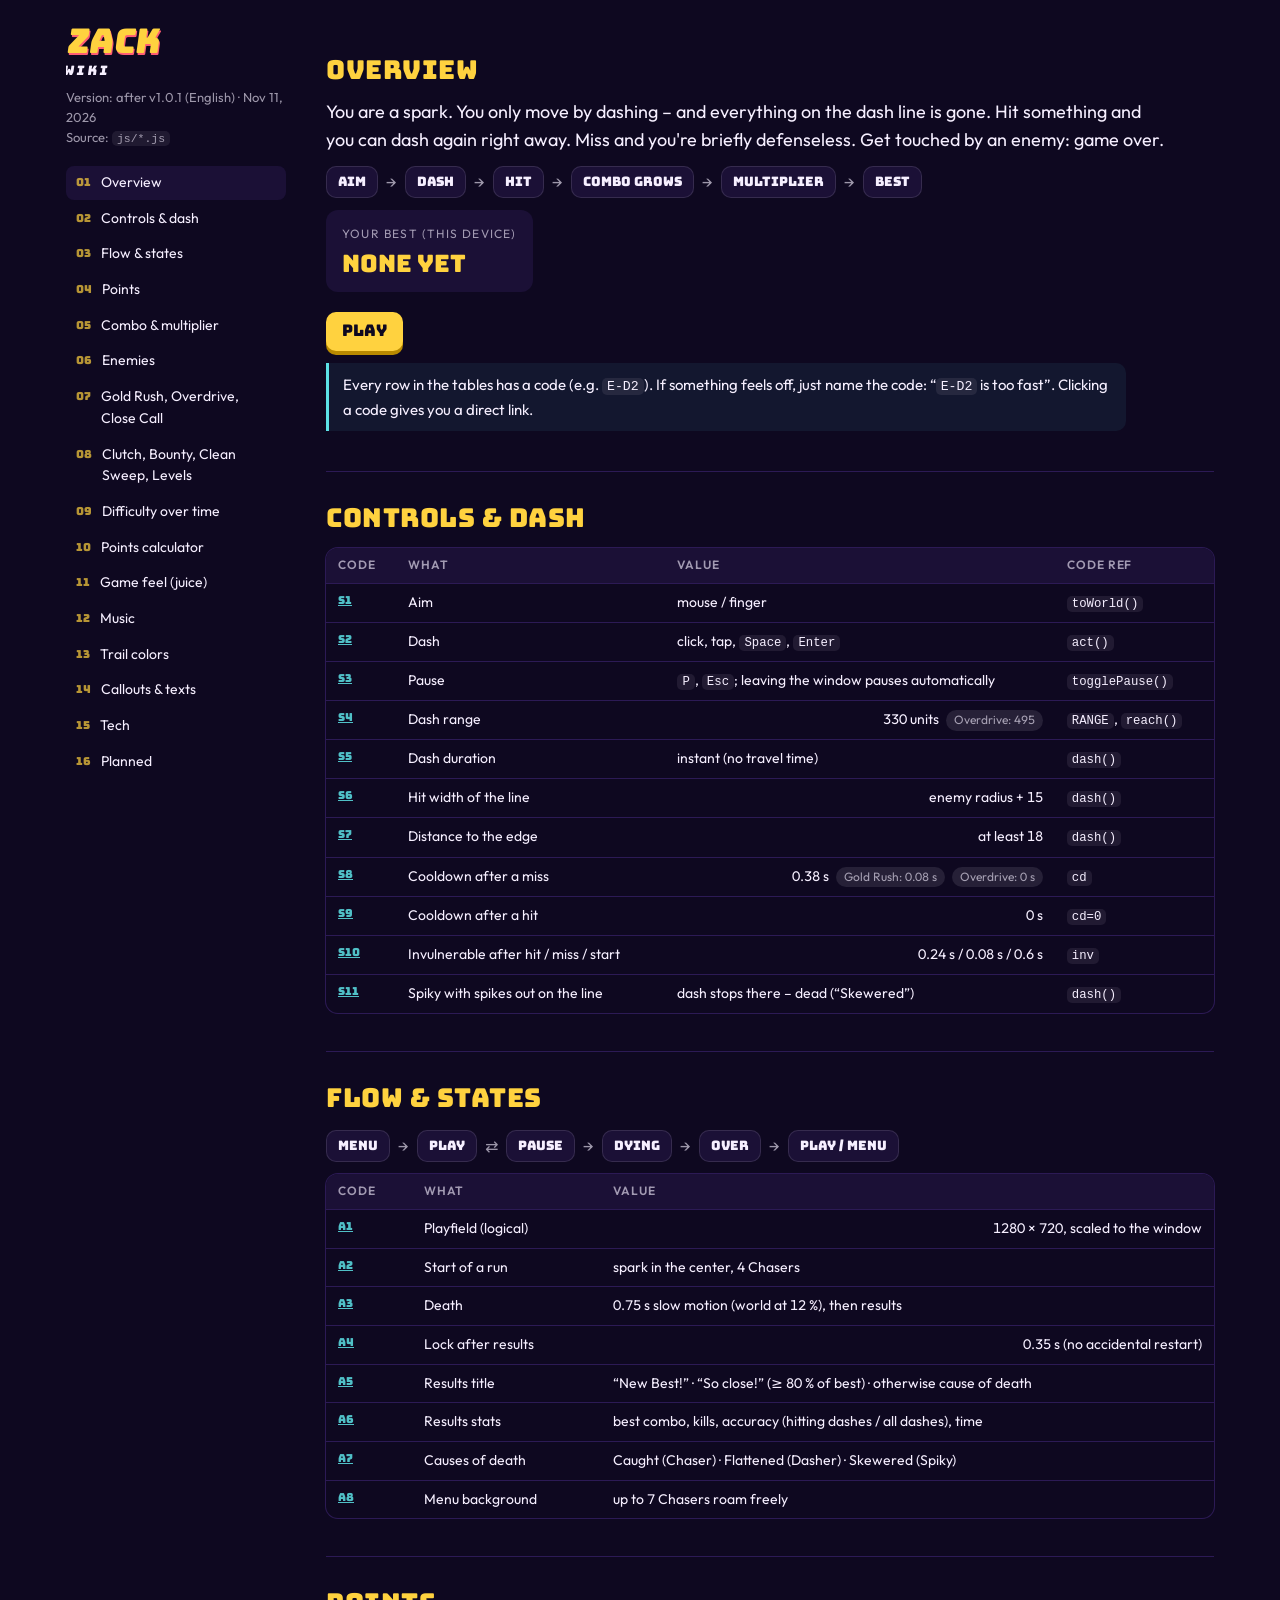
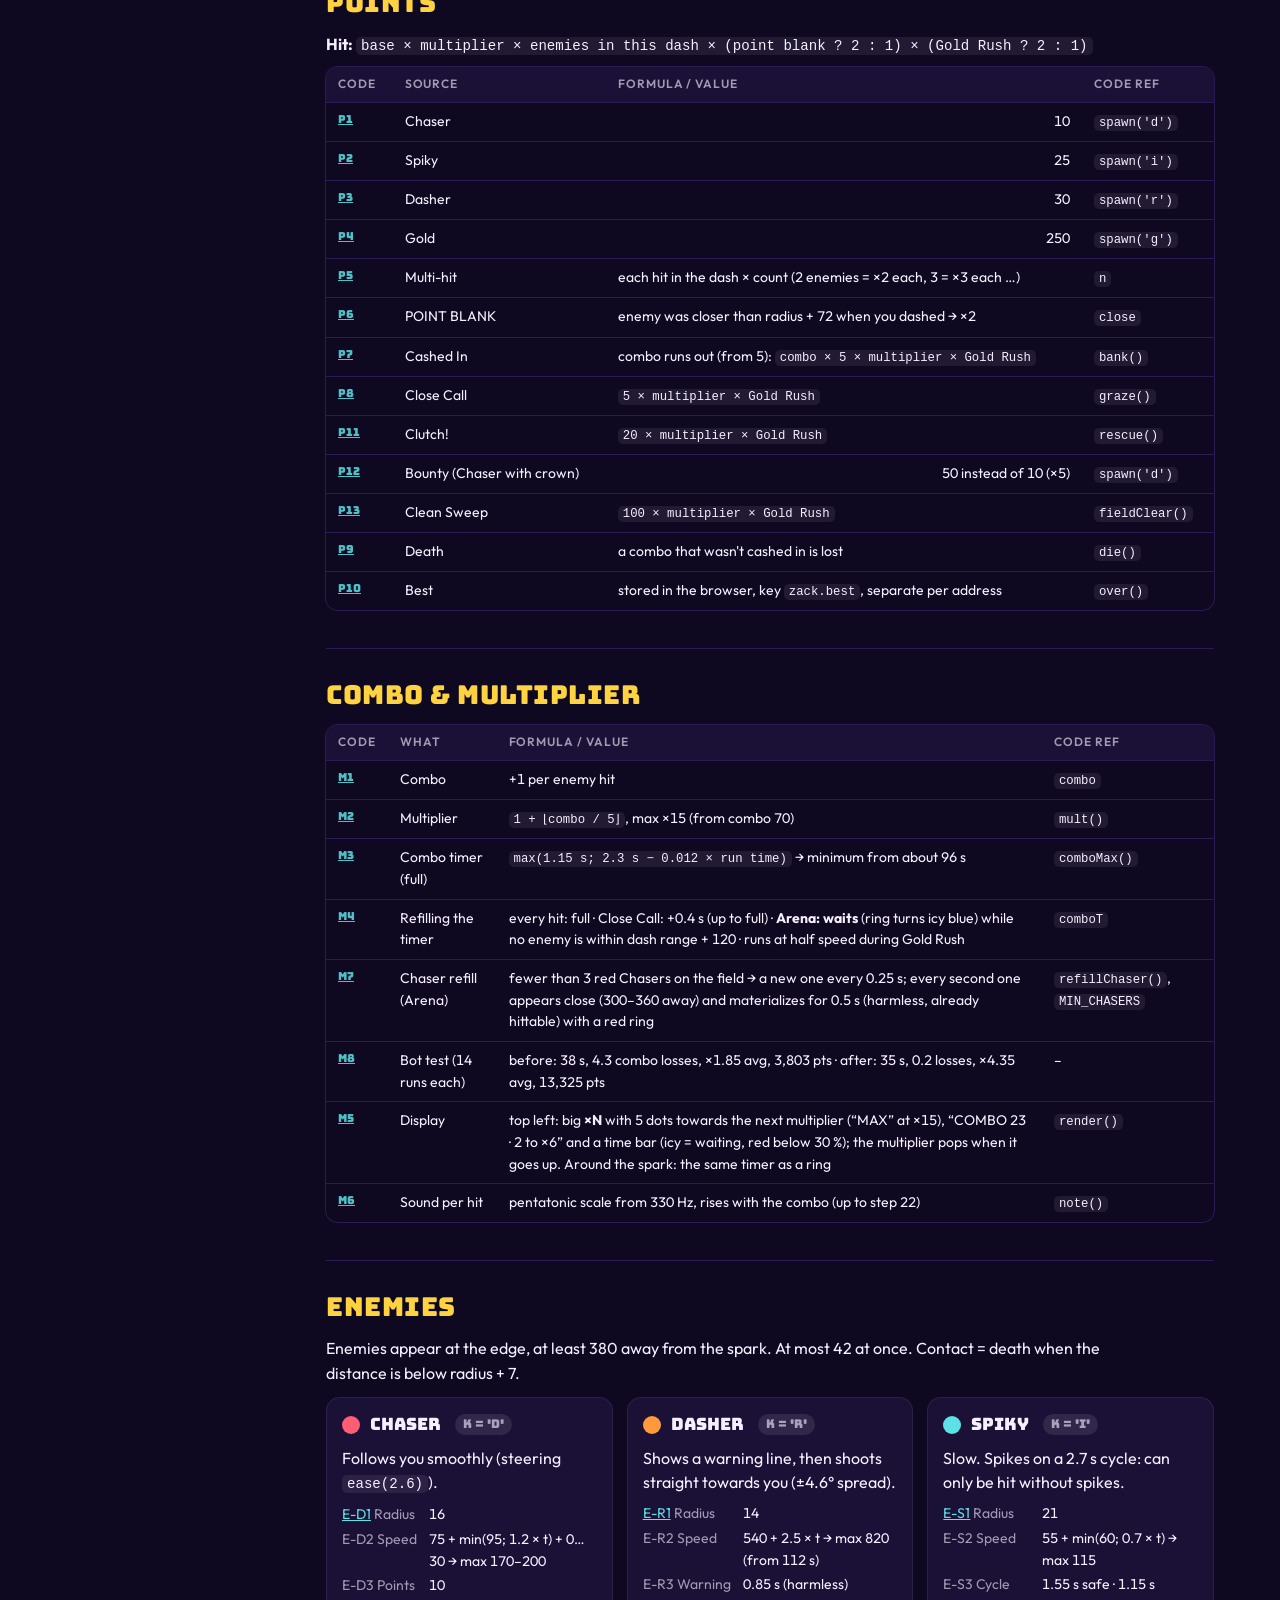
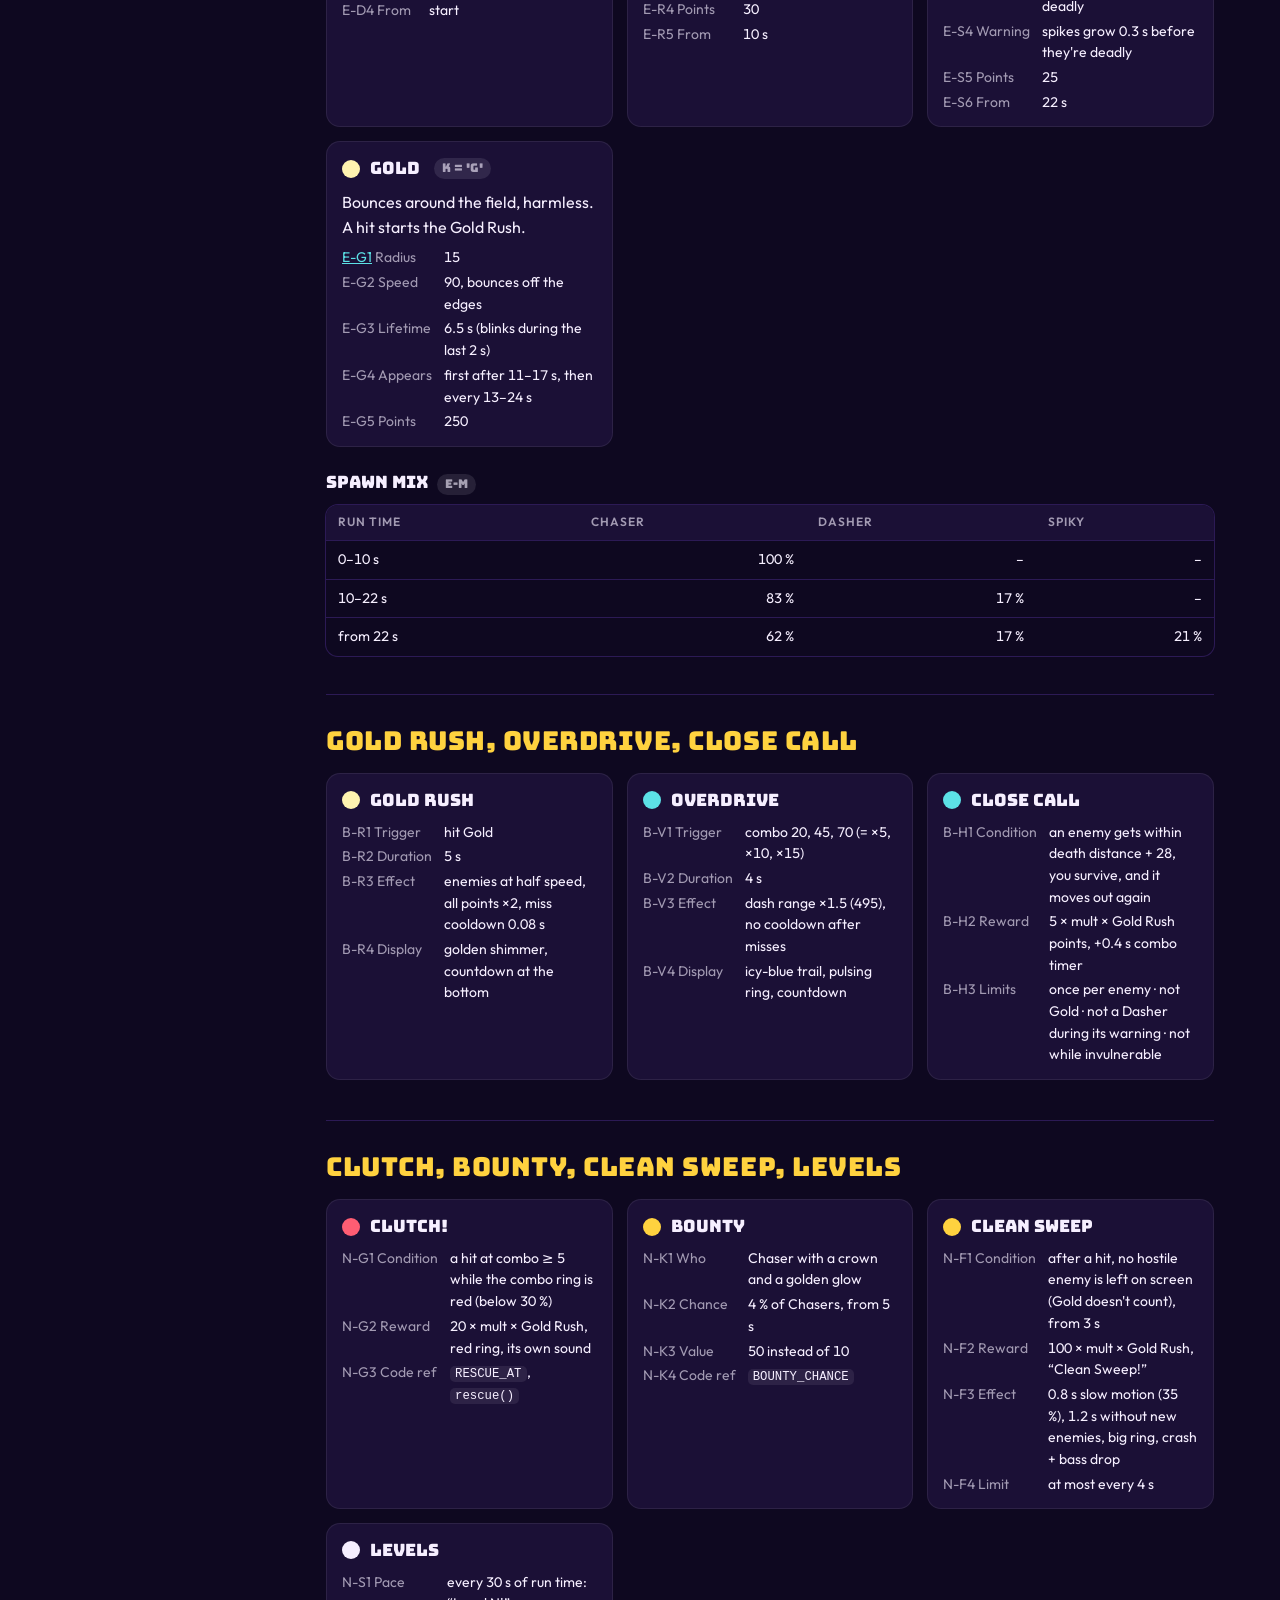
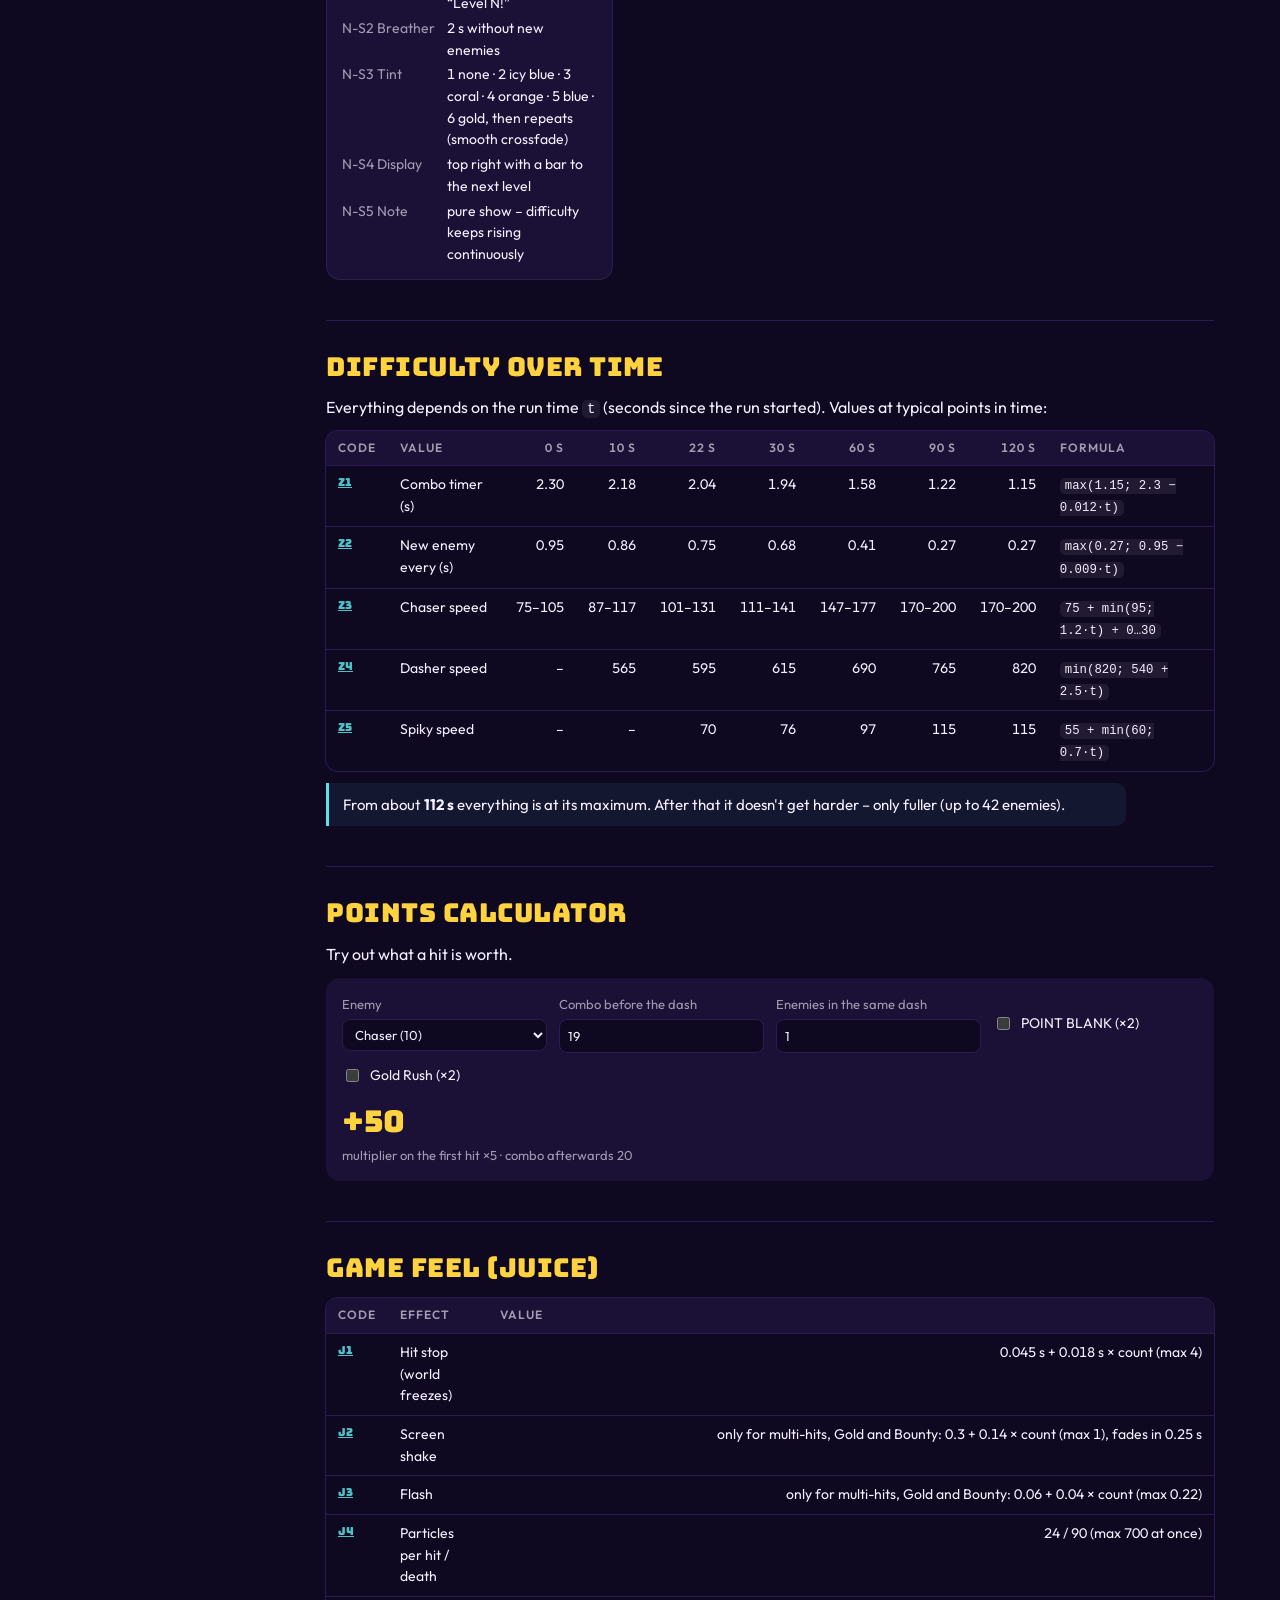
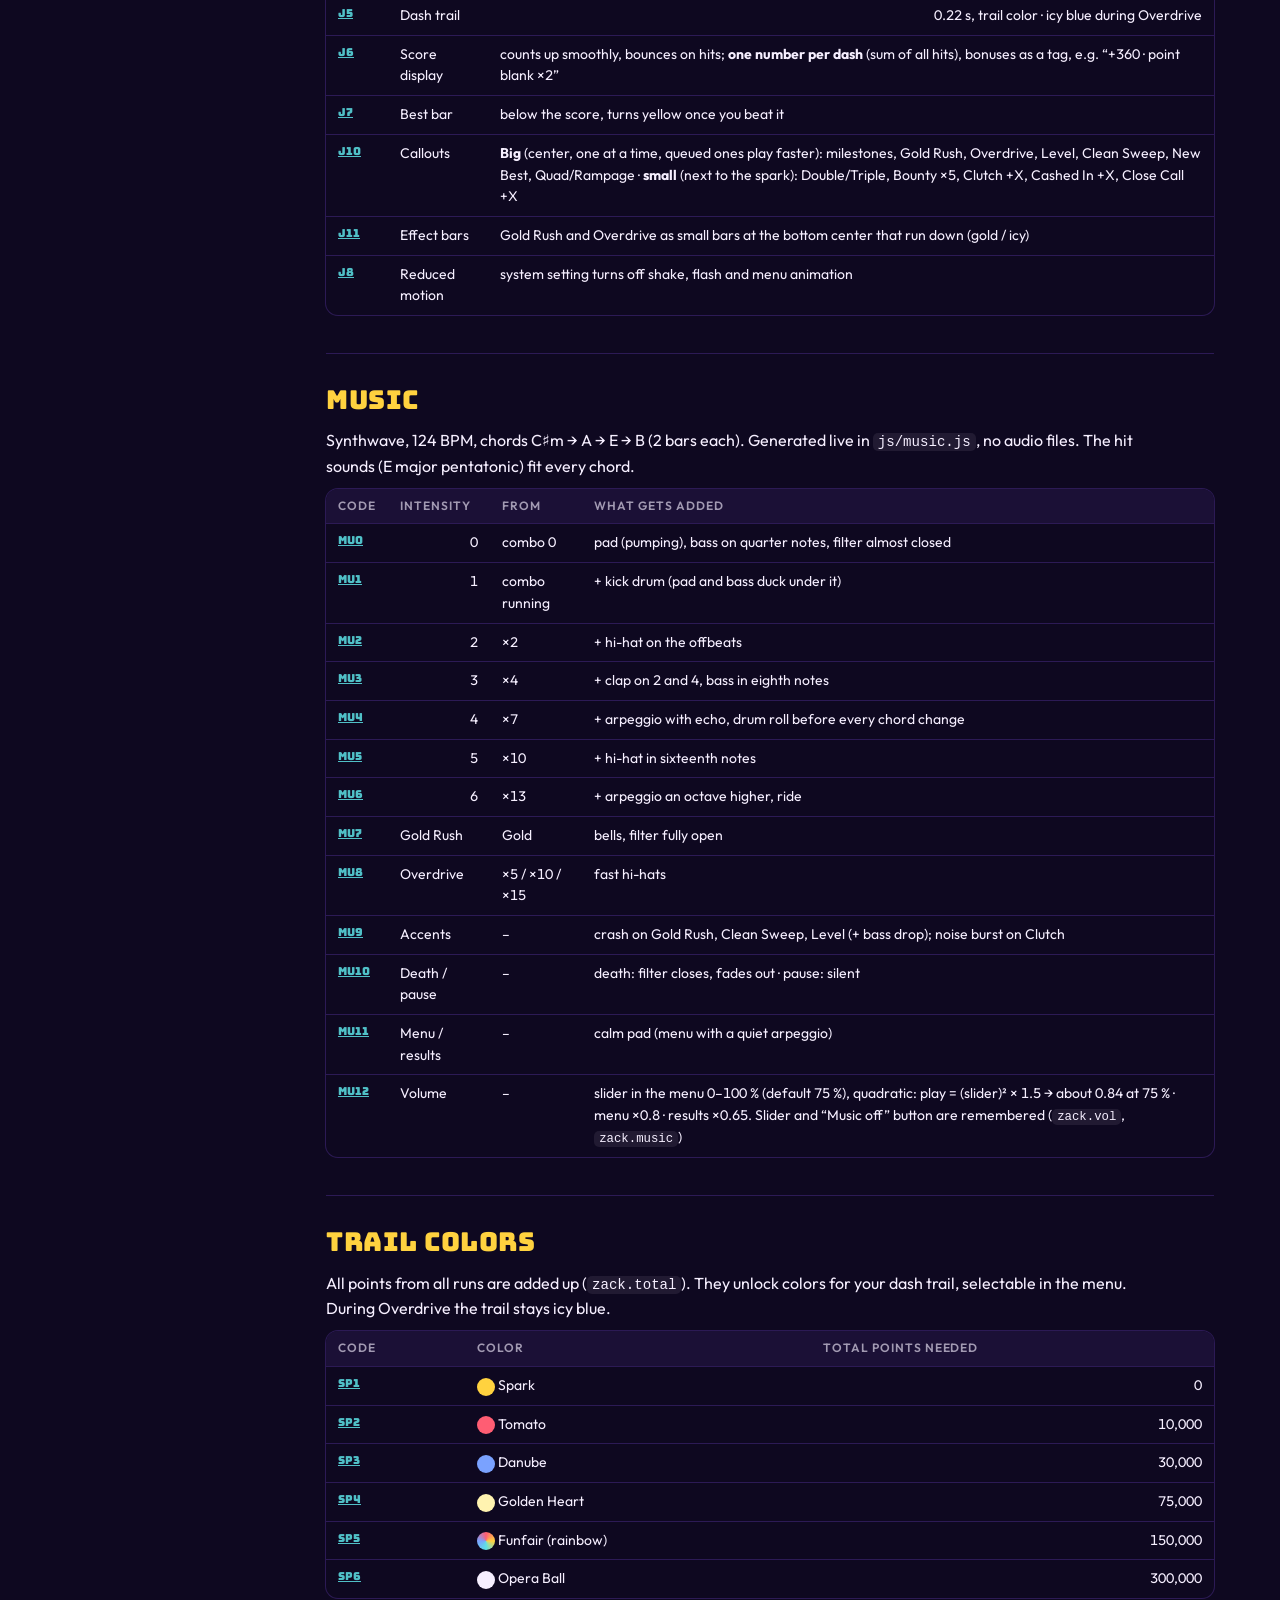
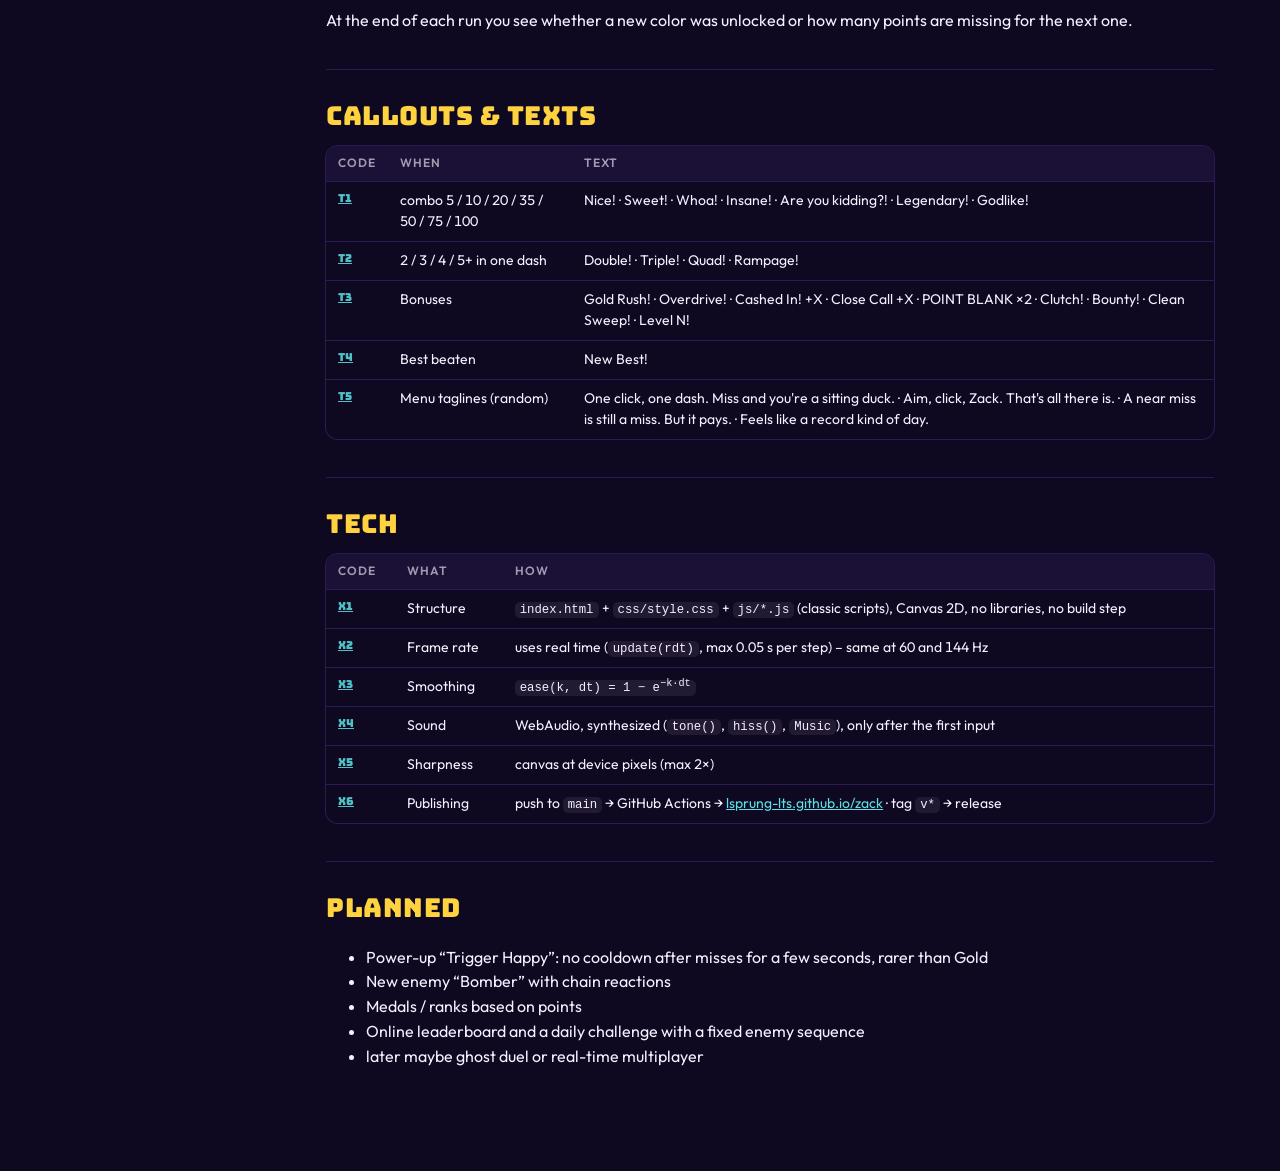
==== commit 5bb81004: "Übersichtlichere Anzeige: Combo-Element, weniger gleichzeitige Meldungen - Combo-Element oben links:" ====
--- a/docs/wiki.html
+++ b/docs/wiki.html
@@ -1,533 +1,519 @@
-<!DOCTYPE html>
-<html lang="en">
-<head>
-<meta charset="utf-8">
-<meta name="viewport" content="width=device-width, initial-scale=1">
-<title>Zack Wiki</title>
-<link rel="preconnect" href="https://fonts.googleapis.com">
-<link rel="preconnect" href="https://fonts.gstatic.com" crossorigin>
-<link href="https://fonts.googleapis.com/css2?family=Bungee&family=Outfit:wght@400;600&display=swap" rel="stylesheet">
-<style>
-/* Same color world as the game. Values copied by hand from js/*.js –
-   please keep in sync when game values change (version shown in the header). */
-:root{
-  color-scheme:dark;
-  --night:#0e0820;--arena:#1b1036;--line:#2c1a55;
-  --spark:#ffd23f;--foe:#ff5d73;--run:#ff9a3c;--ice:#5ce1e6;--gold:#fff3b0;--ink:#f6efff;
-  --mute:rgba(246,239,255,.62);
-  --font-display:"Bungee","Arial Black",Impact,sans-serif;
-  --font-body:"Outfit",system-ui,-apple-system,"Segoe UI",sans-serif;
-}
-*{box-sizing:border-box}
-html{scroll-behavior:smooth;scroll-padding-top:16px}
-@media (prefers-reduced-motion:reduce){html{scroll-behavior:auto}}
-body{margin:0;background:var(--night);color:var(--ink);font:16px/1.55 var(--font-body)}
-a{color:var(--ice)}
-code{font-family:ui-monospace,Consolas,monospace;font-size:.88em;background:rgba(246,239,255,.08);padding:1px 5px;border-radius:5px}
-.wrap{max-width:1180px;margin:0 auto;padding:24px 16px 80px;display:grid;grid-template-columns:220px minmax(0,1fr);gap:40px}
-@media (max-width:860px){.wrap{grid-template-columns:1fr;gap:16px}}
-nav{position:sticky;top:16px;align-self:start;max-height:calc(100vh - 32px);overflow:auto}
-@media (max-width:860px){nav{position:static;max-height:none}}
-.brand{font-family:var(--font-display);font-size:34px;line-height:1;color:var(--spark);transform:skewX(-8deg);text-shadow:.05em .05em 0 var(--foe);margin:0 0 4px}
-.brand small{display:block;font-size:13px;color:var(--ink);text-shadow:none;letter-spacing:.2em;margin-top:6px}
-.meta{font-size:13px;color:var(--mute);margin:10px 0 18px}
-nav ol{list-style:none;margin:0;padding:0;display:grid;gap:2px;counter-reset:n}
-nav li a{display:flex;gap:10px;padding:6px 10px;border-radius:8px;color:var(--ink);text-decoration:none;font-size:14px}
-nav li a::before{counter-increment:n;content:counter(n,decimal-leading-zero);font-family:var(--font-display);font-size:11px;color:var(--spark);opacity:.7;padding-top:2px}
-nav li a:hover,nav li a.on{background:var(--arena)}
-@media (max-width:860px){nav ol{grid-template-columns:repeat(auto-fill,minmax(150px,1fr))}}
-main{min-width:0}
-section{padding:8px 0 28px;border-bottom:1px solid var(--line)}
-section:last-child{border-bottom:0}
-h2{font-family:var(--font-display);font-weight:400;font-size:26px;color:var(--spark);margin:18px 0 6px;letter-spacing:.02em}
-h2 .id{font-size:13px;color:var(--mute);margin-left:10px;letter-spacing:.1em}
-h3{font-family:var(--font-display);font-weight:400;font-size:17px;margin:22px 0 6px}
-p{margin:8px 0;max-width:75ch}
-.lead{font-size:18px;color:var(--ink);max-width:70ch}
-.note{border-left:3px solid var(--ice);background:rgba(92,225,230,.07);padding:10px 14px;border-radius:0 10px 10px 0;margin:12px 0;font-size:15px;max-width:80ch}
-.note.warn{border-color:var(--run);background:rgba(255,154,60,.08)}
-.tw{overflow-x:auto;margin:10px 0;border-radius:12px;box-shadow:0 0 0 1px var(--line)}
-table{border-collapse:collapse;width:100%;font-size:14px;font-variant-numeric:tabular-nums}
-th,td{text-align:left;padding:8px 12px;border-bottom:1px solid var(--line);vertical-align:top}
-th{font-weight:600;color:var(--mute);font-size:12px;text-transform:uppercase;letter-spacing:.08em;background:var(--arena);white-space:nowrap}
-tr:last-child td{border-bottom:0}
-td.num{text-align:right;white-space:nowrap}
-td.k{font-family:var(--font-display);font-size:11px;color:var(--spark);white-space:nowrap;opacity:.85}
-tbody tr:target{background:rgba(255,210,63,.12)}
-.cards{display:grid;grid-template-columns:repeat(auto-fill,minmax(250px,1fr));gap:14px;margin:12px 0}
-.card{background:var(--arena);border-radius:14px;padding:14px 16px;box-shadow:inset 0 0 0 1px rgba(246,239,255,.08)}
-.card h3{margin:0 0 4px;display:flex;align-items:center;gap:10px}
-.card dl{display:grid;grid-template-columns:auto 1fr;gap:3px 12px;margin:8px 0 0;font-size:14px}
-.card dt{color:var(--mute)}
-.card dd{margin:0;font-variant-numeric:tabular-nums}
-.dot{width:18px;height:18px;border-radius:50%;flex:none}
-.pill{display:inline-block;font-size:12px;padding:1px 8px;border-radius:99px;background:rgba(246,239,255,.1);color:var(--mute);margin-left:4px}
-.flow{display:flex;flex-wrap:wrap;align-items:center;gap:8px;margin:12px 0}
-.flow span{background:var(--arena);border-radius:10px;padding:6px 12px;font-family:var(--font-display);font-size:13px;box-shadow:inset 0 0 0 1px rgba(246,239,255,.12)}
-.flow i{font-style:normal;color:var(--mute)}
-.calc{display:grid;grid-template-columns:repeat(auto-fit,minmax(170px,1fr));gap:12px;background:var(--arena);border-radius:14px;padding:16px;margin:12px 0}
-.calc label{display:flex;flex-direction:column;gap:4px;font-size:13px;color:var(--mute)}
-.calc select,.calc input[type=number]{font:inherit;color:var(--ink);background:var(--night);border:1px solid var(--line);border-radius:8px;padding:6px 8px}
-.calc .chk{flex-direction:row;align-items:center;gap:8px;color:var(--ink);font-size:14px}
-.calc output{grid-column:1/-1;font-family:var(--font-display);font-size:30px;color:var(--spark)}
-.calc output small{display:block;font-family:var(--font-body);font-size:13px;color:var(--mute)}
-.mine{display:flex;gap:12px;flex-wrap:wrap;margin:12px 0}
-.mine div{background:var(--arena);border-radius:12px;padding:10px 16px}
-.mine b{display:block;font-family:var(--font-display);font-weight:400;font-size:24px;color:var(--spark)}
-.mine span{font-size:12px;color:var(--mute);text-transform:uppercase;letter-spacing:.1em}
-.play{display:inline-block;margin-top:8px;font-family:var(--font-display);text-decoration:none;color:var(--night);background:var(--spark);padding:.45em 1em;border-radius:10px;box-shadow:0 4px 0 #b98a00}
-</style>
-</head>
-<body>
-<div class="wrap">
-<nav aria-label="Contents">
-  <p class="brand">ZACK<small>WIKI</small></p>
-  <p class="meta">Version: after v1.0.1 (English) · Nov 11, 2026<br>Source: <code>js/*.js</code></p>
-  <ol id="toc">
-    <li><a href="#overview">Overview</a></li>
-    <li><a href="#controls">Controls &amp; dash</a></li>
-    <li><a href="#flow">Flow &amp; states</a></li>
-    <li><a href="#points">Points</a></li>
-    <li><a href="#combo">Combo &amp; multiplier</a></li>
-    <li><a href="#enemies">Enemies</a></li>
-    <li><a href="#bonus">Gold Rush, Overdrive, Close Call</a></li>
-    <li><a href="#waves">Waves &amp; Shockwave</a></li>
-    <li><a href="#records">Records</a></li>
-    <li><a href="#extras">Clutch, Bounty</a></li>
-    <li><a href="#time">Difficulty over time</a></li>
-    <li><a href="#calc">Points calculator</a></li>
-    <li><a href="#feel">Game feel (juice)</a></li>
-    <li><a href="#music">Music</a></li>
-    <li><a href="#trails">Trail colors</a></li>
-    <li><a href="#texts">Callouts &amp; texts</a></li>
-    <li><a href="#tech">Tech</a></li>
-    <li><a href="#plan">Planned</a></li>
-  </ol>
-</nav>
-
-<main>
-<!-- ===================================================== -->
-<section id="overview">
-  <h2>Overview</h2>
-  <p class="lead">You are a spark. You only move by dashing – and everything on the dash line is gone. Hit something and you can dash again right away. Miss and you're briefly defenseless. Get touched by an enemy: game over.</p>
-  <div class="flow"><span>Aim</span><i>→</i><span>Dash</span><i>→</i><span>Hit</span><i>→</i><span>Combo grows</span><i>→</i><span>Multiplier</span><i>→</i><span>Best</span></div>
-  <div class="mine" id="mine">
-    <div><span>Your best (this device)</span><b id="myBest">–</b></div>
-  </div>
-  <a class="play" href="../">Play</a>
-  <p class="note">Every row in the tables has a code (e.g. <code>E-D2</code>). If something feels off, just name the code: “<code>E-D2</code> is too fast”. Clicking a code gives you a direct link.</p>
-</section>
-
-<!-- ===================================================== -->
-<section id="controls">
-  <h2>Controls &amp; dash</h2>
-  <div class="tw"><table>
-    <thead><tr><th>Code</th><th>What</th><th>Value</th><th>Code ref</th></tr></thead>
-    <tbody>
-      <tr id="S1"><td class="k"><a href="#S1">S1</a></td><td>Aim</td><td>mouse / finger</td><td><code>toWorld()</code></td></tr>
-      <tr id="S2"><td class="k"><a href="#S2">S2</a></td><td>Dash</td><td>click, tap, <code>Space</code>, <code>Enter</code></td><td><code>act()</code></td></tr>
-      <tr id="S3"><td class="k"><a href="#S3">S3</a></td><td>Pause</td><td><code>P</code>, <code>Esc</code>; leaving the window pauses automatically</td><td><code>togglePause()</code></td></tr>
-      <tr id="S4"><td class="k"><a href="#S4">S4</a></td><td>Dash range</td><td class="num">330 units <span class="pill">Overdrive: 495</span></td><td><code>RANGE</code>, <code>reach()</code></td></tr>
-      <tr id="S5"><td class="k"><a href="#S5">S5</a></td><td>Dash duration</td><td>instant (no travel time)</td><td><code>dash()</code></td></tr>
-      <tr id="S6"><td class="k"><a href="#S6">S6</a></td><td>Hit width of the line</td><td class="num">enemy radius + 15</td><td><code>dash()</code></td></tr>
-      <tr id="S7"><td class="k"><a href="#S7">S7</a></td><td>Distance to the edge</td><td class="num">at least 18</td><td><code>dash()</code></td></tr>
-      <tr id="S8"><td class="k"><a href="#S8">S8</a></td><td>Cooldown after a miss</td><td class="num">0.38 s <span class="pill">Gold Rush: 0.08 s</span> <span class="pill">Overdrive: 0 s</span></td><td><code>cd</code></td></tr>
-      <tr id="S9"><td class="k"><a href="#S9">S9</a></td><td>Cooldown after a hit</td><td class="num">0 s</td><td><code>cd=0</code></td></tr>
-      <tr id="S10"><td class="k"><a href="#S10">S10</a></td><td>Invulnerable after hit / miss / start</td><td class="num">0.24 s / 0.08 s / 0.6 s</td><td><code>inv</code></td></tr>
-      <tr id="S11"><td class="k"><a href="#S11">S11</a></td><td>Spiky with spikes out on the line</td><td>dash stops there – dead (“Skewered”)</td><td><code>dash()</code></td></tr>
-    </tbody>
-  </table></div>
-</section>
-
-<!-- ===================================================== -->
-<section id="flow">
-  <h2>Flow &amp; states</h2>
-  <div class="flow"><span>menu</span><i>→</i><span>play</span><i>⇄</i><span>pause</span><i>→</i><span>dying</span><i>→</i><span>over</span><i>→</i><span>play / menu</span></div>
-  <div class="tw"><table>
-    <thead><tr><th>Code</th><th>What</th><th>Value</th></tr></thead>
-    <tbody>
-      <tr id="A1"><td class="k"><a href="#A1">A1</a></td><td>Playfield (logical)</td><td class="num">1280 × 720, scaled to the window</td></tr>
-      <tr id="A2"><td class="k"><a href="#A2">A2</a></td><td>Start of a run</td><td>spark in the center, 4 Chasers</td></tr>
-      <tr id="A3"><td class="k"><a href="#A3">A3</a></td><td>Death</td><td>0.75 s slow motion (world at 12 %), then results</td></tr>
-      <tr id="A4"><td class="k"><a href="#A4">A4</a></td><td>Lock after results</td><td class="num">0.35 s (no accidental restart)</td></tr>
-      <tr id="A5"><td class="k"><a href="#A5">A5</a></td><td>Results title</td><td>“New Best!” · “So close!” (≥ 80 % of best) · otherwise cause of death</td></tr>
-      <tr id="A6"><td class="k"><a href="#A6">A6</a></td><td>Results stats</td><td>best combo, kills, accuracy (hitting dashes / all dashes), time</td></tr>
-      <tr id="A7"><td class="k"><a href="#A7">A7</a></td><td>Causes of death</td><td>Caught (Chaser) · Flattened (Dasher) · Skewered (Spiky)</td></tr>
-      <tr id="A8"><td class="k"><a href="#A8">A8</a></td><td>Menu background</td><td>up to 7 Chasers roam freely</td></tr>
-    </tbody>
-  </table></div>
-</section>
-
-<!-- ===================================================== -->
-<section id="points">
-  <h2>Points</h2>
-  <p><b>Hit:</b> <code>base × multiplier × enemies in this dash × (point blank ? 2 : 1) × (Gold Rush ? 2 : 1)</code></p>
-  <div class="tw"><table>
-    <thead><tr><th>Code</th><th>Source</th><th>Formula / value</th><th>Code ref</th></tr></thead>
-    <tbody>
-      <tr id="P1"><td class="k"><a href="#P1">P1</a></td><td>Chaser</td><td class="num">10</td><td><code>spawn('d')</code></td></tr>
-      <tr id="P2"><td class="k"><a href="#P2">P2</a></td><td>Spiky</td><td class="num">25</td><td><code>spawn('i')</code></td></tr>
-      <tr id="P3"><td class="k"><a href="#P3">P3</a></td><td>Dasher</td><td class="num">30</td><td><code>spawn('r')</code></td></tr>
-      <tr id="P4"><td class="k"><a href="#P4">P4</a></td><td>Gold</td><td class="num">250</td><td><code>spawn('g')</code></td></tr>
-      <tr id="P5"><td class="k"><a href="#P5">P5</a></td><td>Multi-hit</td><td>each hit in the dash × count (2 enemies = ×2 each, 3 = ×3 each …)</td><td><code>n</code></td></tr>
-      <tr id="P6"><td class="k"><a href="#P6">P6</a></td><td>POINT BLANK</td><td>enemy was closer than radius + 72 when you dashed → ×2</td><td><code>close</code></td></tr>
-      <tr id="P7"><td class="k"><a href="#P7">P7</a></td><td>Cashed In</td><td>combo runs out (from 5): <code>combo × 5 × multiplier × Gold Rush</code></td><td><code>bank()</code></td></tr>
-      <tr id="P8"><td class="k"><a href="#P8">P8</a></td><td>Close Call</td><td><code>5 × multiplier × Gold Rush</code></td><td><code>graze()</code></td></tr>
-      <tr id="P11"><td class="k"><a href="#P11">P11</a></td><td>Clutch!</td><td><code>20 × multiplier × Gold Rush</code></td><td><code>rescue()</code></td></tr>
-      <tr id="P12"><td class="k"><a href="#P12">P12</a></td><td>Bounty (Chaser with crown)</td><td class="num">50 instead of 10 (×5)</td><td><code>spawn('d')</code></td></tr>
-      <tr id="P9"><td class="k"><a href="#P9">P9</a></td><td>Death</td><td>a combo that wasn't cashed in is lost</td><td><code>die()</code></td></tr>
-      <tr id="P10"><td class="k"><a href="#P10">P10</a></td><td>Best</td><td>stored in the browser, key <code>zack.best</code>, separate per address</td><td><code>over()</code></td></tr>
-    </tbody>
-  </table></div>
-</section>
-
-<!-- ===================================================== -->
-<section id="combo">
-  <h2>Combo &amp; multiplier</h2>
-  <div class="tw"><table>
-    <thead><tr><th>Code</th><th>What</th><th>Formula / value</th><th>Code ref</th></tr></thead>
-    <tbody>
-      <tr id="M1"><td class="k"><a href="#M1">M1</a></td><td>Combo</td><td>+1 per enemy hit</td><td><code>combo</code></td></tr>
-      <tr id="M2"><td class="k"><a href="#M2">M2</a></td><td>Multiplier</td><td><code>1 + ⌊combo / 5⌋</code>, max ×15 (from combo 70)</td><td><code>mult()</code></td></tr>
-      <tr id="M3"><td class="k"><a href="#M3">M3</a></td><td>Combo timer (full)</td><td><code>max(1.15 s; 2.3 s − 0.012 × run time)</code> → minimum from about 96 s</td><td><code>comboMax()</code></td></tr>
-      <tr id="M4"><td class="k"><a href="#M4">M4</a></td><td>Refilling the timer</td><td>every hit: full · Close Call: +0.4 s (up to full) · <b>Arena: waits</b> (ring turns icy blue) while no enemy is within dash range + 120 · runs at half speed during Gold Rush</td><td><code>comboT</code></td></tr>
-      <tr id="M8"><td class="k"><a href="#M8">M8</a></td><td>Bot test (14 runs each)</td><td>before: 38 s, 4.3 combo losses, ×1.85 avg, 3,803 pts · after: 35 s, 0.2 losses, ×4.35 avg, 13,325 pts</td><td>–</td></tr>
-      <tr id="M5"><td class="k"><a href="#M5">M5</a></td><td>Display</td><td>ring around the spark, red below 30 %, “×N” above it</td><td><code>render()</code></td></tr>
-      <tr id="M6"><td class="k"><a href="#M6">M6</a></td><td>Sound per hit</td><td>pentatonic scale from 330 Hz, rises with the combo (up to step 22)</td><td><code>note()</code></td></tr>
-    </tbody>
-  </table></div>
-</section>
-
-<!-- ===================================================== -->
-<section id="enemies">
-  <h2>Enemies</h2>
-  <p>Enemies appear at the edge, at least 380 away from the spark. At most 42 at once. Contact = death when the distance is below radius + 7.</p>
-  <div class="cards">
-    <div class="card" id="E-D">
-      <h3><span class="dot" style="background:var(--foe)"></span>Chaser <span class="pill">k = 'd'</span></h3>
-      <p>Follows you smoothly (steering <code>ease(2.6)</code>).</p>
-      <dl>
-        <dt><a href="#E-D">E-D1</a> Radius</dt><dd>16</dd>
-        <dt>E-D2 Speed</dt><dd>75 + min(95; 1.2 × t) + 0…30 → max 170–200</dd>
-        <dt>E-D3 Points</dt><dd>10</dd>
-        <dt>E-D4 From</dt><dd>start</dd>
-      </dl>
-    </div>
-    <div class="card" id="E-R">
-      <h3><span class="dot" style="background:var(--run)"></span>Dasher <span class="pill">k = 'r'</span></h3>
-      <p>Shows a warning line, then shoots straight towards you (±4.6° spread).</p>
-      <dl>
-        <dt><a href="#E-R">E-R1</a> Radius</dt><dd>14</dd>
-        <dt>E-R2 Speed</dt><dd>540 + 2.5 × t → max 820 (from 112 s)</dd>
-        <dt>E-R3 Warning</dt><dd>0.85 s (harmless)</dd>
-        <dt>E-R4 Points</dt><dd>30</dd>
-        <dt>E-R5 From</dt><dd>10 s</dd>
-      </dl>
-    </div>
-    <div class="card" id="E-S">
-      <h3><span class="dot" style="background:var(--ice)"></span>Spiky <span class="pill">k = 'i'</span></h3>
-      <p>Slow. Spikes on a 2.7 s cycle: can only be hit without spikes.</p>
-      <dl>
-        <dt><a href="#E-S">E-S1</a> Radius</dt><dd>21</dd>
-        <dt>E-S2 Speed</dt><dd>55 + min(60; 0.7 × t) → max 115</dd>
-        <dt>E-S3 Cycle</dt><dd>1.55 s safe · 1.15 s deadly</dd>
-        <dt>E-S4 Warning</dt><dd>spikes grow 0.3 s before they're deadly</dd>
-        <dt>E-S5 Points</dt><dd>25</dd>
-        <dt>E-S6 From</dt><dd>22 s</dd>
-      </dl>
-    </div>
-    <div class="card" id="E-G">
-      <h3><span class="dot" style="background:var(--gold)"></span>Gold <span class="pill">k = 'g'</span></h3>
-      <p>Bounces around the field, harmless. A hit starts the Gold Rush.</p>
-      <dl>
-        <dt><a href="#E-G">E-G1</a> Radius</dt><dd>15</dd>
-        <dt>E-G2 Speed</dt><dd>90, bounces off the edges</dd>
-        <dt>E-G3 Lifetime</dt><dd>6.5 s (blinks during the last 2 s)</dd>
-        <dt>E-G4 Appears</dt><dd>first after 11–17 s, then every 13–24 s</dd>
-        <dt>E-G5 Points</dt><dd>250</dd>
-      </dl>
-    </div>
-  </div>
-  <h3>Spawn mix <span class="pill">E-M</span></h3>
-  <div class="tw"><table>
-    <thead><tr><th>Run time</th><th>Chaser</th><th>Dasher</th><th>Spiky</th></tr></thead>
-    <tbody>
-      <tr><td>0–10 s</td><td class="num">100 %</td><td class="num">–</td><td class="num">–</td></tr>
-      <tr><td>10–22 s</td><td class="num">83 %</td><td class="num">17 %</td><td class="num">–</td></tr>
-      <tr><td>from 22 s</td><td class="num">62 %</td><td class="num">17 %</td><td class="num">21 %</td></tr>
-    </tbody>
-  </table></div>
-</section>
-
-<!-- ===================================================== -->
-<section id="bonus">
-  <h2>Gold Rush, Overdrive, Close Call</h2>
-  <div class="cards">
-    <div class="card" id="B-R">
-      <h3><span class="dot" style="background:var(--gold)"></span>Gold Rush</h3>
-      <dl>
-        <dt>B-R1 Trigger</dt><dd>hit Gold</dd>
-        <dt>B-R2 Duration</dt><dd>5 s</dd>
-        <dt>B-R3 Effect</dt><dd>enemies at half speed, all points ×2, miss cooldown 0.08 s</dd>
-        <dt>B-R4 Display</dt><dd>golden shimmer, countdown at the bottom</dd>
-      </dl>
-    </div>
-    <div class="card" id="B-V">
-      <h3><span class="dot" style="background:var(--ice)"></span>Overdrive</h3>
-      <dl>
-        <dt>B-V1 Trigger</dt><dd>combo 20, 45, 70 (= ×5, ×10, ×15)</dd>
-        <dt>B-V2 Duration</dt><dd>4 s</dd>
-        <dt>B-V3 Effect</dt><dd>dash range ×1.5 (495), no cooldown after misses</dd>
-        <dt>B-V4 Display</dt><dd>icy-blue trail, pulsing ring, countdown</dd>
-      </dl>
-    </div>
-    <div class="card" id="B-H">
-      <h3><span class="dot" style="background:var(--ice)"></span>Close Call</h3>
-      <dl>
-        <dt>B-H1 Condition</dt><dd>an enemy gets within death distance + 28, you survive, and it moves out again</dd>
-        <dt>B-H2 Reward</dt><dd>5 × mult × Gold Rush points, +0.4 s combo timer</dd>
-        <dt>B-H3 Limits</dt><dd>once per enemy · not Gold · not a Dasher during its warning · not while invulnerable</dd>
-      </dl>
-    </div>
-  </div>
-</section>
-
-<!-- ===================================================== -->
-<section id="waves">
-  <h2>Waves &amp; Shockwave</h2>
-  <p>The Arena runs in <b>waves</b>. A wave ends as soon as all its enemies are gone – your pace, not the clock. Then a short break: the combo timer waits, the music drops back and builds up, and the next wave starts on a drop.</p>
-  <div class="tw"><table>
-    <thead><tr><th>Code</th><th>What</th><th>Value</th><th>Code ref</th></tr></thead>
-    <tbody>
-      <tr id="W1"><td class="k"><a href="#W1">W1</a></td><td>Waves 1–5</td><td>1: 5 Chasers · 2: 6 + first Dasher · 3: 6 + 2 Spikies · 4: 7 + Dasher + Gold · 5: Bounty Wave (3 crowns, 2 Dashers)</td><td><code>waveList()</code></td></tr>
-      <tr id="W2"><td class="k"><a href="#W2">W2</a></td><td>From wave 6</td><td>count <code>8 + 2.5·n</code> (max 42); Dashers up to 30 %, Spikies up to 28 %, crowns 6 %; Gold in 35 % of waves; every 5th: Bounty Wave (30 % crowns); every 7th: Swarm (Chasers only, ×1.3); order shuffled</td><td><code>COUNT</code>, <code>DANGER</code></td></tr>
-      <tr id="W3"><td class="k"><a href="#W3">W3</a></td><td>Spawning</td><td>one enemy every <code>max(0.08; 0.3 − 0.016·n)</code> s; Chasers/Spikies appear 280–520 away with a red ring (gold ring for crowns) and materialize 0.5 s; Dashers from the edge with warning line</td><td><code>spawnAt()</code>, <code>SPAWN</code></td></tr>
-      <tr id="W4"><td class="k"><a href="#W4">W4</a></td><td>Enemy speed</td><td>uses “heat” = (wave − 1) × 6 s instead of run time</td><td><code>heat()</code></td></tr>
-      <tr id="W5"><td class="k"><a href="#W5">W5</a></td><td>Par time</td><td><code>1.5 + 0.38 × expected enemy count</code> s (wave 1: 3.4 s, wave 5: 5.7 s, wave 10: 14.6 s)</td><td><code>par()</code>, <code>PAR</code></td></tr>
-      <tr id="W6"><td class="k"><a href="#W6">W6</a></td><td>Wave clear</td><td>“Wave N cleared!” with time; <code>50·n × mult × Gold Rush</code>; under par: + <code>(par − time) × 25·n × mult</code> and a Shockwave next wave; 0.7 s slow motion</td><td><code>waveClear()</code></td></tr>
-      <tr id="W7"><td class="k"><a href="#W7">W7</a></td><td>Break</td><td>2.6 s (first wave after 1.2 s); “Get ready · Wave N”; music: layers drop out, filter closes, noise riser → crash + bass drop on the next wave</td><td><code>BREAK_T</code>, <code>Music.setBreak()</code></td></tr>
-      <tr id="W8"><td class="k"><a href="#W8">W8</a></td><td>Shockwave</td><td>icy crystal near you at the start of the wave after an under-par clear; hit it to charge; your next dash explodes where it lands (radius 170) and hits everything around it (also Spikies, multi-hit capped at ×8); only consumed if it catches something</td><td><code>shockTargets()</code>, <code>SHOCK_R</code></td></tr>
-      <tr id="W9"><td class="k"><a href="#W9">W9</a></td><td>HUD</td><td>top right: Wave N, time / par (icy bar, red when over), enemies left</td><td><code>waveHud()</code></td></tr>
-      <tr id="W10"><td class="k"><a href="#W10">W10</a></td><td>Bot test</td><td>12 runs, aiming bot with human-like jitter: median run 67 s, median wave 7, ~50 % of waves under par; first big moment ~6.5 s, longest reward gap ~4.3 s</td><td>–</td></tr>
-    </tbody>
-  </table></div>
-</section>
-
-<!-- ===================================================== -->
-<section id="records">
-  <h2>Records</h2>
-  <p>Menu → <b>Records</b>. Stored on this device under <code>zack.stats</code>.</p>
-  <ul>
-    <li><b>Highlights:</b> best score, highest wave, best combo, most kills, longest run, biggest Shockwave.</li>
-    <li><b>Top 10 runs:</b> points, wave, combo, kills, time, date.</li>
-    <li><b>Fastest wave clears:</b> your best time for every wave, icy blue when under par.</li>
-    <li><b>Career:</b> runs, kills, points, waves under par.</li>
-    <li><b>Results screen:</b> badges for new personal records (e.g. “Top 10 · #2”, “Wave 3 in 2.9 s”).</li>
-  </ul>
-</section>
-
-<!-- ===================================================== -->
-<section id="extras">
-  <h2>Clutch, Bounty</h2>
-  <div class="cards">
-    <div class="card" id="N-G">
-      <h3><span class="dot" style="background:var(--foe)"></span>Clutch!</h3>
-      <dl>
-        <dt>N-G1 Condition</dt><dd>a hit at combo ≥ 5 while the combo ring is red (below 30 %)</dd>
-        <dt>N-G2 Reward</dt><dd>20 × mult × Gold Rush, red ring, its own sound</dd>
-        <dt>N-G3 Code ref</dt><dd><code>RESCUE_AT</code>, <code>rescue()</code></dd>
-      </dl>
-    </div>
-    <div class="card" id="N-K">
-      <h3><span class="dot" style="background:var(--spark)"></span>Bounty</h3>
-      <dl>
-        <dt>N-K1 Who</dt><dd>Chaser with a crown and a golden glow</dd>
-        <dt>N-K2 Chance</dt><dd>4 % of Chasers, from 5 s</dd>
-        <dt>N-K3 Value</dt><dd>50 instead of 10</dd>
-        <dt>N-K4 Code ref</dt><dd><code>BOUNTY_CHANCE</code></dd>
-      </dl>
-    </div>-
-  </div>
-</section>
-
-<!-- ===================================================== -->
-<section id="time">
-  <h2>Difficulty over time</h2>
-  <p>Everything depends on the run time <code>t</code> (seconds since the run started). Values at typical points in time:</p>
-  <div class="tw"><table id="tTable">
-    <thead><tr><th>Code</th><th>Value</th><th>Formula</th></tr></thead>
-    <tbody></tbody>
-  </table></div>
-  <p class="note">From about <b>112 s</b> everything is at its maximum. After that it doesn't get harder – only fuller (up to 42 enemies).</p>
-</section>
-
-<!-- ===================================================== -->
-<section id="calc">
-  <h2>Points calculator</h2>
-  <p>Try out what a hit is worth.</p>
-  <form class="calc" id="calcForm" onsubmit="return false">
-    <label>Enemy<select id="cK"><option value="10">Chaser (10)</option><option value="50">Bounty Chaser (50)</option><option value="25">Spiky (25)</option><option value="30">Dasher (30)</option><option value="250">Gold (250)</option></select></label>
-    <label>Combo before the dash<input id="cC" type="number" min="0" max="200" value="19"></label>
-    <label>Enemies in the same dash<input id="cN" type="number" min="1" max="8" value="1"></label>
-    <label class="chk"><input id="cKn" type="checkbox"> POINT BLANK (×2)</label>
-    <label class="chk"><input id="cRa" type="checkbox"> Gold Rush (×2)</label>
-    <output id="cOut" for="cK cC cN cKn cRa"></output>
-  </form>
-</section>
-
-<!-- ===================================================== -->
-<section id="feel">
-  <h2>Game feel (juice)</h2>
-  <div class="tw"><table>
-    <thead><tr><th>Code</th><th>Effect</th><th>Value</th></tr></thead>
-    <tbody>
-      <tr id="J1"><td class="k"><a href="#J1">J1</a></td><td>Hit stop (world freezes)</td><td class="num">0.045 s + 0.018 s × count (max 4)</td></tr>
-      <tr id="J2"><td class="k"><a href="#J2">J2</a></td><td>Screen shake</td><td class="num">0.3 + 0.14 × count (max 1), fades in 0.25 s</td></tr>
-      <tr id="J3"><td class="k"><a href="#J3">J3</a></td><td>Flash</td><td class="num">0.06 + 0.04 × count (max 0.22)</td></tr>
-      <tr id="J4"><td class="k"><a href="#J4">J4</a></td><td>Particles per hit / death</td><td class="num">24 / 90 (max 700 at once)</td></tr>
-      <tr id="J5"><td class="k"><a href="#J5">J5</a></td><td>Dash trail</td><td class="num">0.22 s, trail color · icy blue during Overdrive</td></tr>
-      <tr id="J6"><td class="k"><a href="#J6">J6</a></td><td>Score display</td><td>counts up smoothly, bounces on hits</td></tr>
-      <tr id="J7"><td class="k"><a href="#J7">J7</a></td><td>Best bar</td><td>below the score, turns yellow once you beat it</td></tr>
-      <tr id="J8"><td class="k"><a href="#J8">J8</a></td><td>Reduced motion</td><td>system setting turns off shake, flash and menu animation</td></tr>
-    </tbody>
-  </table></div>
-</section>
-
-<!-- ===================================================== -->
-<section id="music">
-  <h2>Music</h2>
-  <p>Synthwave, 124 BPM, chords C♯m → A → E → B (2 bars each). Generated live in <code>js/music.js</code>, no audio files. The hit sounds (E major pentatonic) fit every chord.</p>
-  <div class="tw"><table>
-    <thead><tr><th>Code</th><th>Intensity</th><th>From</th><th>What gets added</th></tr></thead>
-    <tbody>
-      <tr id="MU0"><td class="k"><a href="#MU0">MU0</a></td><td class="num">0</td><td>combo 0</td><td>pad (pumping), bass on quarter notes, filter almost closed</td></tr>
-      <tr id="MU1"><td class="k"><a href="#MU1">MU1</a></td><td class="num">1</td><td>combo running</td><td>+ kick drum (pad and bass duck under it)</td></tr>
-      <tr id="MU2"><td class="k"><a href="#MU2">MU2</a></td><td class="num">2</td><td>×2</td><td>+ hi-hat on the offbeats</td></tr>
-      <tr id="MU3"><td class="k"><a href="#MU3">MU3</a></td><td class="num">3</td><td>×4</td><td>+ clap on 2 and 4, bass in eighth notes</td></tr>
-      <tr id="MU4"><td class="k"><a href="#MU4">MU4</a></td><td class="num">4</td><td>×7</td><td>+ arpeggio with echo, drum roll before every chord change</td></tr>
-      <tr id="MU5"><td class="k"><a href="#MU5">MU5</a></td><td class="num">5</td><td>×10</td><td>+ hi-hat in sixteenth notes</td></tr>
-      <tr id="MU6"><td class="k"><a href="#MU6">MU6</a></td><td class="num">6</td><td>×13</td><td>+ arpeggio an octave higher, ride</td></tr>
-      <tr id="MU7"><td class="k"><a href="#MU7">MU7</a></td><td>Gold Rush</td><td>Gold</td><td>bells, filter fully open</td></tr>
-      <tr id="MU8"><td class="k"><a href="#MU8">MU8</a></td><td>Overdrive</td><td>×5 / ×10 / ×15</td><td>fast hi-hats</td></tr>
-      <tr id="MU9"><td class="k"><a href="#MU9">MU9</a></td><td>Accents</td><td>–</td><td>crash on Gold Rush, wave clear, wave start (+ bass drop); noise burst on Clutch</td></tr>
-      <tr id="MU10"><td class="k"><a href="#MU10">MU10</a></td><td>Death / pause</td><td>–</td><td>death: filter closes, fades out · pause: silent</td></tr>
-      <tr id="MU11"><td class="k"><a href="#MU11">MU11</a></td><td>Menu / results</td><td>–</td><td>calm pad (menu with a quiet arpeggio)</td></tr>
-      <tr id="MU12"><td class="k"><a href="#MU12">MU12</a></td><td>Volume</td><td>–</td><td>slider in the menu 0–100 % (default 75 %), quadratic: play = (slider)² × 1.5 → about 0.84 at 75 % · menu ×0.8 · results ×0.65. Slider and “Music off” button are remembered (<code>zack.vol</code>, <code>zack.music</code>)</td></tr>
-    </tbody>
-  </table></div>
-</section>
-
-<!-- ===================================================== -->
-<section id="trails">
-  <h2>Trail colors</h2>
-  <p>All points from all runs are added up (<code>zack.total</code>). They unlock colors for your dash trail, selectable in the menu. During Overdrive the trail stays icy blue.</p>
-  <div class="tw"><table>
-    <thead><tr><th>Code</th><th>Color</th><th>Total points needed</th></tr></thead>
-    <tbody>
-      <tr id="SP1"><td class="k"><a href="#SP1">SP1</a></td><td><span class="dot" style="display:inline-block;vertical-align:middle;background:#ffd23f"></span> Spark</td><td class="num">0</td></tr>
-      <tr id="SP2"><td class="k"><a href="#SP2">SP2</a></td><td><span class="dot" style="display:inline-block;vertical-align:middle;background:#ff5d73"></span> Tomato</td><td class="num">10,000</td></tr>
-      <tr id="SP3"><td class="k"><a href="#SP3">SP3</a></td><td><span class="dot" style="display:inline-block;vertical-align:middle;background:#7aa2ff"></span> Danube</td><td class="num">30,000</td></tr>
-      <tr id="SP4"><td class="k"><a href="#SP4">SP4</a></td><td><span class="dot" style="display:inline-block;vertical-align:middle;background:#fff3b0"></span> Golden Heart</td><td class="num">75,000</td></tr>
-      <tr id="SP5"><td class="k"><a href="#SP5">SP5</a></td><td><span class="dot" style="display:inline-block;vertical-align:middle;background:conic-gradient(#ff5d73,#ffd23f,#5ce1e6,#7aa2ff,#ff5d73)"></span> Funfair (rainbow)</td><td class="num">150,000</td></tr>
-      <tr id="SP6"><td class="k"><a href="#SP6">SP6</a></td><td><span class="dot" style="display:inline-block;vertical-align:middle;background:#f6efff"></span> Opera Ball</td><td class="num">300,000</td></tr>
-    </tbody>
-  </table></div>
-  <p>At the end of each run you see whether a new color was unlocked or how many points are missing for the next one.</p>
-</section>
-
-<!-- ===================================================== -->
-<section id="texts">
-  <h2>Callouts &amp; texts</h2>
-  <div class="tw"><table>
-    <thead><tr><th>Code</th><th>When</th><th>Text</th></tr></thead>
-    <tbody>
-      <tr id="T1"><td class="k"><a href="#T1">T1</a></td><td>combo 5 / 10 / 20 / 35 / 50 / 75 / 100</td><td>Nice! · Sweet! · Whoa! · Insane! · Are you kidding?! · Legendary! · Godlike!</td></tr>
-      <tr id="T2"><td class="k"><a href="#T2">T2</a></td><td>2 / 3 / 4 / 5+ in one dash</td><td>Double! · Triple! · Quad! · Rampage!</td></tr>
-      <tr id="T3"><td class="k"><a href="#T3">T3</a></td><td>Bonuses</td><td>Gold Rush! · Overdrive! · Cashed In! +X · Close Call +X · POINT BLANK ×2 · Clutch! · Bounty! · Wave N! · Wave N cleared! · Bounty Wave! · Swarm! · Shockwave!</td></tr>
-      <tr id="T4"><td class="k"><a href="#T4">T4</a></td><td>Best beaten</td><td>New Best!</td></tr>
-      <tr id="T5"><td class="k"><a href="#T5">T5</a></td><td>Menu taglines (random)</td><td>One click, one dash. Miss and you're a sitting duck. · Aim, click, Zack. That's all there is. · A near miss is still a miss. But it pays. · Feels like a record kind of day.</td></tr>
-    </tbody>
-  </table></div>
-</section>
-
-<!-- ===================================================== -->
-<section id="tech">
-  <h2>Tech</h2>
-  <div class="tw"><table>
-    <thead><tr><th>Code</th><th>What</th><th>How</th></tr></thead>
-    <tbody>
-      <tr id="X1"><td class="k"><a href="#X1">X1</a></td><td>Structure</td><td><code>index.html</code> + <code>css/style.css</code> + <code>js/*.js</code> (classic scripts), Canvas 2D, no libraries, no build step</td></tr>
-      <tr id="X2"><td class="k"><a href="#X2">X2</a></td><td>Frame rate</td><td>uses real time (<code>update(rdt)</code>, max 0.05 s per step) – same at 60 and 144 Hz</td></tr>
-      <tr id="X3"><td class="k"><a href="#X3">X3</a></td><td>Smoothing</td><td><code>ease(k, dt) = 1 − e<sup>−k·dt</sup></code></td></tr>
-      <tr id="X4"><td class="k"><a href="#X4">X4</a></td><td>Sound</td><td>WebAudio, synthesized (<code>tone()</code>, <code>hiss()</code>, <code>Music</code>), only after the first input</td></tr>
-      <tr id="X5"><td class="k"><a href="#X5">X5</a></td><td>Sharpness</td><td>canvas at device pixels (max 2×)</td></tr>
-      <tr id="X6"><td class="k"><a href="#X6">X6</a></td><td>Publishing</td><td>push to <code>main</code> → GitHub Actions → <a href="https://lsprung-lts.github.io/zack/">lsprung-lts.github.io/zack</a> · tag <code>v*</code> → release</td></tr>
-    </tbody>
-  </table></div>
-</section>
-
-<!-- ===================================================== -->
-<section id="plan">
-  <h2>Planned</h2>
-  <ul>
-    <li>Power-up “Trigger Happy”: no cooldown after misses for a few seconds, rarer than Gold</li>
-    <li>New enemy “Bomber” with chain reactions</li>
-    <li>Medals / ranks based on points</li>
-    <li>Online leaderboard and a daily challenge with a fixed enemy sequence</li>
-    <li>later maybe ghost duel or real-time multiplayer</li>
-  </ul>
-</section>
-</main>
-</div>
-
-<script>
-(function(){
-'use strict';
-const fmt=n=>Math.round(n).toLocaleString('en-US');
-const f2=n=>n.toLocaleString('en-US',{minimumFractionDigits:2,maximumFractionDigits:2});
-
-/* Your best – only visible when the wiki and the game run under the same address */
-try{const b=+localStorage.getItem('zack.best')||0;document.getElementById('myBest').textContent=b?fmt(b):'none yet';}
-catch(e){document.getElementById('mine').hidden=true;}
-
-/* Difficulty over time – formulas taken 1:1 from js/*.js */
-const T=[0,10,22,30,60,90,120];
-const rows=[
-  ['Z1','Combo timer (s)','max(1.15; 2.3 − 0.012·t)',t=>f2(Math.max(1.15,2.3-t*.012))],
-  ['Z2','New enemy every (s)','max(0.27; 0.95 − 0.009·t)',t=>f2(Math.max(.27,.95-t*.009))],
-  ['Z3','Chaser speed','75 + min(95; 1.2·t) + 0…30',t=>{const b=75+Math.min(95,t*1.2);return fmt(b)+'–'+fmt(b+30);}],
-  ['Z4','Dasher speed','min(820; 540 + 2.5·t)',t=>t<10?'–':fmt(Math.min(820,540+t*2.5))],
-  ['Z5','Spiky speed','55 + min(60; 0.7·t)',t=>t<22?'–':fmt(55+Math.min(60,t*.7))],
-];
-const tb=document.querySelector('#tTable');
-const head=tb.tHead.rows[0];
-T.forEach(t=>{const th=document.createElement('th');th.textContent=t+' s';th.style.textAlign='right';head.insertBefore(th,head.lastElementChild);});
-rows.forEach(([k,name,formula,fn])=>{
-  const tr=document.createElement('tr');tr.id=k;
-  tr.innerHTML='<td class="k"><a href="#'+k+'">'+k+'</a></td><td>'+name+'</td>'+T.map(t=>'<td class="num">'+fn(t)+'</td>').join('')+'<td><code>'+formula+'</code></td>';
-  tb.tBodies[0].appendChild(tr);
-});
-
-/* Points calculator – same formula as dash() */
-const $=id=>document.getElementById(id);
-function calc(){
-  const base=+$('cK').value,c0=Math.max(0,+$('cC').value|0),n=Math.max(1,+$('cN').value|0);
-  const kn=$('cKn').checked?2:1,ra=$('cRa').checked?2:1;
-  let total=0,parts=[];
-  for(let i=0;i<n;i++){const m=Math.min(15,1+Math.floor((c0+i+1)/5));const p=base*m*n*kn*ra;total+=p;parts.push(fmt(p));}
-  const m1=Math.min(15,1+Math.floor((c0+1)/5));
-  $('cOut').innerHTML='+'+fmt(total)+'<small>'+(n>1?'per enemy: '+parts.join(' + ')+' · ':'')+'multiplier on the first hit ×'+m1+' · combo afterwards '+(c0+n)+'</small>';
-}
-['cK','cC','cN','cKn','cRa'].forEach(id=>$(id).addEventListener('input',calc));calc();
-
-/* Table of contents: highlight the current section */
-const links=[...document.querySelectorAll('#toc a')];
-if('IntersectionObserver' in window){
-  const io=new IntersectionObserver(es=>{es.forEach(e=>{if(e.isIntersecting){links.forEach(a=>a.classList.toggle('on',a.getAttribute('href')==='#'+e.target.id));}});},{rootMargin:'-20% 0px -70% 0px'});
-  document.querySelectorAll('main section').forEach(s=>io.observe(s));
-}
-})();
-</script>
-</body>
-</html>
+<!DOCTYPE html>
+<html lang="en">
+<head>
+<meta charset="utf-8">
+<meta name="viewport" content="width=device-width, initial-scale=1">
+<title>Zack Wiki</title>
+<link rel="preconnect" href="https://fonts.googleapis.com">
+<link rel="preconnect" href="https://fonts.gstatic.com" crossorigin>
+<link href="https://fonts.googleapis.com/css2?family=Bungee&family=Outfit:wght@400;600&display=swap" rel="stylesheet">
+<style>
+/* Same color world as the game. Values copied by hand from js/*.js –
+   please keep in sync when game values change (version shown in the header). */
+:root{
+  color-scheme:dark;
+  --night:#0e0820;--arena:#1b1036;--line:#2c1a55;
+  --spark:#ffd23f;--foe:#ff5d73;--run:#ff9a3c;--ice:#5ce1e6;--gold:#fff3b0;--ink:#f6efff;
+  --mute:rgba(246,239,255,.62);
+  --font-display:"Bungee","Arial Black",Impact,sans-serif;
+  --font-body:"Outfit",system-ui,-apple-system,"Segoe UI",sans-serif;
+}
+*{box-sizing:border-box}
+html{scroll-behavior:smooth;scroll-padding-top:16px}
+@media (prefers-reduced-motion:reduce){html{scroll-behavior:auto}}
+body{margin:0;background:var(--night);color:var(--ink);font:16px/1.55 var(--font-body)}
+a{color:var(--ice)}
+code{font-family:ui-monospace,Consolas,monospace;font-size:.88em;background:rgba(246,239,255,.08);padding:1px 5px;border-radius:5px}
+.wrap{max-width:1180px;margin:0 auto;padding:24px 16px 80px;display:grid;grid-template-columns:220px minmax(0,1fr);gap:40px}
+@media (max-width:860px){.wrap{grid-template-columns:1fr;gap:16px}}
+nav{position:sticky;top:16px;align-self:start;max-height:calc(100vh - 32px);overflow:auto}
+@media (max-width:860px){nav{position:static;max-height:none}}
+.brand{font-family:var(--font-display);font-size:34px;line-height:1;color:var(--spark);transform:skewX(-8deg);text-shadow:.05em .05em 0 var(--foe);margin:0 0 4px}
+.brand small{display:block;font-size:13px;color:var(--ink);text-shadow:none;letter-spacing:.2em;margin-top:6px}
+.meta{font-size:13px;color:var(--mute);margin:10px 0 18px}
+nav ol{list-style:none;margin:0;padding:0;display:grid;gap:2px;counter-reset:n}
+nav li a{display:flex;gap:10px;padding:6px 10px;border-radius:8px;color:var(--ink);text-decoration:none;font-size:14px}
+nav li a::before{counter-increment:n;content:counter(n,decimal-leading-zero);font-family:var(--font-display);font-size:11px;color:var(--spark);opacity:.7;padding-top:2px}
+nav li a:hover,nav li a.on{background:var(--arena)}
+@media (max-width:860px){nav ol{grid-template-columns:repeat(auto-fill,minmax(150px,1fr))}}
+main{min-width:0}
+section{padding:8px 0 28px;border-bottom:1px solid var(--line)}
+section:last-child{border-bottom:0}
+h2{font-family:var(--font-display);font-weight:400;font-size:26px;color:var(--spark);margin:18px 0 6px;letter-spacing:.02em}
+h2 .id{font-size:13px;color:var(--mute);margin-left:10px;letter-spacing:.1em}
+h3{font-family:var(--font-display);font-weight:400;font-size:17px;margin:22px 0 6px}
+p{margin:8px 0;max-width:75ch}
+.lead{font-size:18px;color:var(--ink);max-width:70ch}
+.note{border-left:3px solid var(--ice);background:rgba(92,225,230,.07);padding:10px 14px;border-radius:0 10px 10px 0;margin:12px 0;font-size:15px;max-width:80ch}
+.note.warn{border-color:var(--run);background:rgba(255,154,60,.08)}
+.tw{overflow-x:auto;margin:10px 0;border-radius:12px;box-shadow:0 0 0 1px var(--line)}
+table{border-collapse:collapse;width:100%;font-size:14px;font-variant-numeric:tabular-nums}
+th,td{text-align:left;padding:8px 12px;border-bottom:1px solid var(--line);vertical-align:top}
+th{font-weight:600;color:var(--mute);font-size:12px;text-transform:uppercase;letter-spacing:.08em;background:var(--arena);white-space:nowrap}
+tr:last-child td{border-bottom:0}
+td.num{text-align:right;white-space:nowrap}
+td.k{font-family:var(--font-display);font-size:11px;color:var(--spark);white-space:nowrap;opacity:.85}
+tbody tr:target{background:rgba(255,210,63,.12)}
+.cards{display:grid;grid-template-columns:repeat(auto-fill,minmax(250px,1fr));gap:14px;margin:12px 0}
+.card{background:var(--arena);border-radius:14px;padding:14px 16px;box-shadow:inset 0 0 0 1px rgba(246,239,255,.08)}
+.card h3{margin:0 0 4px;display:flex;align-items:center;gap:10px}
+.card dl{display:grid;grid-template-columns:auto 1fr;gap:3px 12px;margin:8px 0 0;font-size:14px}
+.card dt{color:var(--mute)}
+.card dd{margin:0;font-variant-numeric:tabular-nums}
+.dot{width:18px;height:18px;border-radius:50%;flex:none}
+.pill{display:inline-block;font-size:12px;padding:1px 8px;border-radius:99px;background:rgba(246,239,255,.1);color:var(--mute);margin-left:4px}
+.flow{display:flex;flex-wrap:wrap;align-items:center;gap:8px;margin:12px 0}
+.flow span{background:var(--arena);border-radius:10px;padding:6px 12px;font-family:var(--font-display);font-size:13px;box-shadow:inset 0 0 0 1px rgba(246,239,255,.12)}
+.flow i{font-style:normal;color:var(--mute)}
+.calc{display:grid;grid-template-columns:repeat(auto-fit,minmax(170px,1fr));gap:12px;background:var(--arena);border-radius:14px;padding:16px;margin:12px 0}
+.calc label{display:flex;flex-direction:column;gap:4px;font-size:13px;color:var(--mute)}
+.calc select,.calc input[type=number]{font:inherit;color:var(--ink);background:var(--night);border:1px solid var(--line);border-radius:8px;padding:6px 8px}
+.calc .chk{flex-direction:row;align-items:center;gap:8px;color:var(--ink);font-size:14px}
+.calc output{grid-column:1/-1;font-family:var(--font-display);font-size:30px;color:var(--spark)}
+.calc output small{display:block;font-family:var(--font-body);font-size:13px;color:var(--mute)}
+.mine{display:flex;gap:12px;flex-wrap:wrap;margin:12px 0}
+.mine div{background:var(--arena);border-radius:12px;padding:10px 16px}
+.mine b{display:block;font-family:var(--font-display);font-weight:400;font-size:24px;color:var(--spark)}
+.mine span{font-size:12px;color:var(--mute);text-transform:uppercase;letter-spacing:.1em}
+.play{display:inline-block;margin-top:8px;font-family:var(--font-display);text-decoration:none;color:var(--night);background:var(--spark);padding:.45em 1em;border-radius:10px;box-shadow:0 4px 0 #b98a00}
+</style>
+</head>
+<body>
+<div class="wrap">
+<nav aria-label="Contents">
+  <p class="brand">ZACK<small>WIKI</small></p>
+  <p class="meta">Version: after v1.0.1 (English) · Nov 11, 2026<br>Source: <code>js/*.js</code></p>
+  <ol id="toc">
+    <li><a href="#overview">Overview</a></li>
+    <li><a href="#controls">Controls &amp; dash</a></li>
+    <li><a href="#flow">Flow &amp; states</a></li>
+    <li><a href="#points">Points</a></li>
+    <li><a href="#combo">Combo &amp; multiplier</a></li>
+    <li><a href="#enemies">Enemies</a></li>
+    <li><a href="#bonus">Gold Rush, Overdrive, Close Call</a></li>
+    <li><a href="#extras">Clutch, Bounty, Clean Sweep, Levels</a></li>
+    <li><a href="#time">Difficulty over time</a></li>
+    <li><a href="#calc">Points calculator</a></li>
+    <li><a href="#feel">Game feel (juice)</a></li>
+    <li><a href="#music">Music</a></li>
+    <li><a href="#trails">Trail colors</a></li>
+    <li><a href="#texts">Callouts &amp; texts</a></li>
+    <li><a href="#tech">Tech</a></li>
+    <li><a href="#plan">Planned</a></li>
+  </ol>
+</nav>
+
+<main>
+<!-- ===================================================== -->
+<section id="overview">
+  <h2>Overview</h2>
+  <p class="lead">You are a spark. You only move by dashing – and everything on the dash line is gone. Hit something and you can dash again right away. Miss and you're briefly defenseless. Get touched by an enemy: game over.</p>
+  <div class="flow"><span>Aim</span><i>→</i><span>Dash</span><i>→</i><span>Hit</span><i>→</i><span>Combo grows</span><i>→</i><span>Multiplier</span><i>→</i><span>Best</span></div>
+  <div class="mine" id="mine">
+    <div><span>Your best (this device)</span><b id="myBest">–</b></div>
+  </div>
+  <a class="play" href="../">Play</a>
+  <p class="note">Every row in the tables has a code (e.g. <code>E-D2</code>). If something feels off, just name the code: “<code>E-D2</code> is too fast”. Clicking a code gives you a direct link.</p>
+</section>
+
+<!-- ===================================================== -->
+<section id="controls">
+  <h2>Controls &amp; dash</h2>
+  <div class="tw"><table>
+    <thead><tr><th>Code</th><th>What</th><th>Value</th><th>Code ref</th></tr></thead>
+    <tbody>
+      <tr id="S1"><td class="k"><a href="#S1">S1</a></td><td>Aim</td><td>mouse / finger</td><td><code>toWorld()</code></td></tr>
+      <tr id="S2"><td class="k"><a href="#S2">S2</a></td><td>Dash</td><td>click, tap, <code>Space</code>, <code>Enter</code></td><td><code>act()</code></td></tr>
+      <tr id="S3"><td class="k"><a href="#S3">S3</a></td><td>Pause</td><td><code>P</code>, <code>Esc</code>; leaving the window pauses automatically</td><td><code>togglePause()</code></td></tr>
+      <tr id="S4"><td class="k"><a href="#S4">S4</a></td><td>Dash range</td><td class="num">330 units <span class="pill">Overdrive: 495</span></td><td><code>RANGE</code>, <code>reach()</code></td></tr>
+      <tr id="S5"><td class="k"><a href="#S5">S5</a></td><td>Dash duration</td><td>instant (no travel time)</td><td><code>dash()</code></td></tr>
+      <tr id="S6"><td class="k"><a href="#S6">S6</a></td><td>Hit width of the line</td><td class="num">enemy radius + 15</td><td><code>dash()</code></td></tr>
+      <tr id="S7"><td class="k"><a href="#S7">S7</a></td><td>Distance to the edge</td><td class="num">at least 18</td><td><code>dash()</code></td></tr>
+      <tr id="S8"><td class="k"><a href="#S8">S8</a></td><td>Cooldown after a miss</td><td class="num">0.38 s <span class="pill">Gold Rush: 0.08 s</span> <span class="pill">Overdrive: 0 s</span></td><td><code>cd</code></td></tr>
+      <tr id="S9"><td class="k"><a href="#S9">S9</a></td><td>Cooldown after a hit</td><td class="num">0 s</td><td><code>cd=0</code></td></tr>
+      <tr id="S10"><td class="k"><a href="#S10">S10</a></td><td>Invulnerable after hit / miss / start</td><td class="num">0.24 s / 0.08 s / 0.6 s</td><td><code>inv</code></td></tr>
+      <tr id="S11"><td class="k"><a href="#S11">S11</a></td><td>Spiky with spikes out on the line</td><td>dash stops there – dead (“Skewered”)</td><td><code>dash()</code></td></tr>
+    </tbody>
+  </table></div>
+</section>
+
+<!-- ===================================================== -->
+<section id="flow">
+  <h2>Flow &amp; states</h2>
+  <div class="flow"><span>menu</span><i>→</i><span>play</span><i>⇄</i><span>pause</span><i>→</i><span>dying</span><i>→</i><span>over</span><i>→</i><span>play / menu</span></div>
+  <div class="tw"><table>
+    <thead><tr><th>Code</th><th>What</th><th>Value</th></tr></thead>
+    <tbody>
+      <tr id="A1"><td class="k"><a href="#A1">A1</a></td><td>Playfield (logical)</td><td class="num">1280 × 720, scaled to the window</td></tr>
+      <tr id="A2"><td class="k"><a href="#A2">A2</a></td><td>Start of a run</td><td>spark in the center, 4 Chasers</td></tr>
+      <tr id="A3"><td class="k"><a href="#A3">A3</a></td><td>Death</td><td>0.75 s slow motion (world at 12 %), then results</td></tr>
+      <tr id="A4"><td class="k"><a href="#A4">A4</a></td><td>Lock after results</td><td class="num">0.35 s (no accidental restart)</td></tr>
+      <tr id="A5"><td class="k"><a href="#A5">A5</a></td><td>Results title</td><td>“New Best!” · “So close!” (≥ 80 % of best) · otherwise cause of death</td></tr>
+      <tr id="A6"><td class="k"><a href="#A6">A6</a></td><td>Results stats</td><td>best combo, kills, accuracy (hitting dashes / all dashes), time</td></tr>
+      <tr id="A7"><td class="k"><a href="#A7">A7</a></td><td>Causes of death</td><td>Caught (Chaser) · Flattened (Dasher) · Skewered (Spiky)</td></tr>
+      <tr id="A8"><td class="k"><a href="#A8">A8</a></td><td>Menu background</td><td>up to 7 Chasers roam freely</td></tr>
+    </tbody>
+  </table></div>
+</section>
+
+<!-- ===================================================== -->
+<section id="points">
+  <h2>Points</h2>
+  <p><b>Hit:</b> <code>base × multiplier × enemies in this dash × (point blank ? 2 : 1) × (Gold Rush ? 2 : 1)</code></p>
+  <div class="tw"><table>
+    <thead><tr><th>Code</th><th>Source</th><th>Formula / value</th><th>Code ref</th></tr></thead>
+    <tbody>
+      <tr id="P1"><td class="k"><a href="#P1">P1</a></td><td>Chaser</td><td class="num">10</td><td><code>spawn('d')</code></td></tr>
+      <tr id="P2"><td class="k"><a href="#P2">P2</a></td><td>Spiky</td><td class="num">25</td><td><code>spawn('i')</code></td></tr>
+      <tr id="P3"><td class="k"><a href="#P3">P3</a></td><td>Dasher</td><td class="num">30</td><td><code>spawn('r')</code></td></tr>
+      <tr id="P4"><td class="k"><a href="#P4">P4</a></td><td>Gold</td><td class="num">250</td><td><code>spawn('g')</code></td></tr>
+      <tr id="P5"><td class="k"><a href="#P5">P5</a></td><td>Multi-hit</td><td>each hit in the dash × count (2 enemies = ×2 each, 3 = ×3 each …)</td><td><code>n</code></td></tr>
+      <tr id="P6"><td class="k"><a href="#P6">P6</a></td><td>POINT BLANK</td><td>enemy was closer than radius + 72 when you dashed → ×2</td><td><code>close</code></td></tr>
+      <tr id="P7"><td class="k"><a href="#P7">P7</a></td><td>Cashed In</td><td>combo runs out (from 5): <code>combo × 5 × multiplier × Gold Rush</code></td><td><code>bank()</code></td></tr>
+      <tr id="P8"><td class="k"><a href="#P8">P8</a></td><td>Close Call</td><td><code>5 × multiplier × Gold Rush</code></td><td><code>graze()</code></td></tr>
+      <tr id="P11"><td class="k"><a href="#P11">P11</a></td><td>Clutch!</td><td><code>20 × multiplier × Gold Rush</code></td><td><code>rescue()</code></td></tr>
+      <tr id="P12"><td class="k"><a href="#P12">P12</a></td><td>Bounty (Chaser with crown)</td><td class="num">50 instead of 10 (×5)</td><td><code>spawn('d')</code></td></tr>
+      <tr id="P13"><td class="k"><a href="#P13">P13</a></td><td>Clean Sweep</td><td><code>100 × multiplier × Gold Rush</code></td><td><code>fieldClear()</code></td></tr>
+      <tr id="P9"><td class="k"><a href="#P9">P9</a></td><td>Death</td><td>a combo that wasn't cashed in is lost</td><td><code>die()</code></td></tr>
+      <tr id="P10"><td class="k"><a href="#P10">P10</a></td><td>Best</td><td>stored in the browser, key <code>zack.best</code>, separate per address</td><td><code>over()</code></td></tr>
+    </tbody>
+  </table></div>
+</section>
+
+<!-- ===================================================== -->
+<section id="combo">
+  <h2>Combo &amp; multiplier</h2>
+  <div class="tw"><table>
+    <thead><tr><th>Code</th><th>What</th><th>Formula / value</th><th>Code ref</th></tr></thead>
+    <tbody>
+      <tr id="M1"><td class="k"><a href="#M1">M1</a></td><td>Combo</td><td>+1 per enemy hit</td><td><code>combo</code></td></tr>
+      <tr id="M2"><td class="k"><a href="#M2">M2</a></td><td>Multiplier</td><td><code>1 + ⌊combo / 5⌋</code>, max ×15 (from combo 70)</td><td><code>mult()</code></td></tr>
+      <tr id="M3"><td class="k"><a href="#M3">M3</a></td><td>Combo timer (full)</td><td><code>max(1.15 s; 2.3 s − 0.012 × run time)</code> → minimum from about 96 s</td><td><code>comboMax()</code></td></tr>
+      <tr id="M4"><td class="k"><a href="#M4">M4</a></td><td>Refilling the timer</td><td>every hit: full · Close Call: +0.4 s (up to full) · <b>Arena: waits</b> (ring turns icy blue) while no enemy is within dash range + 120 · runs at half speed during Gold Rush</td><td><code>comboT</code></td></tr>
+      <tr id="M7"><td class="k"><a href="#M7">M7</a></td><td>Chaser refill (Arena)</td><td>fewer than 3 red Chasers on the field → a new one every 0.25 s; every second one appears close (300–360 away) and materializes for 0.5 s (harmless, already hittable) with a red ring</td><td><code>refillChaser()</code>, <code>MIN_CHASERS</code></td></tr>
+      <tr id="M8"><td class="k"><a href="#M8">M8</a></td><td>Bot test (14 runs each)</td><td>before: 38 s, 4.3 combo losses, ×1.85 avg, 3,803 pts · after: 35 s, 0.2 losses, ×4.35 avg, 13,325 pts</td><td>–</td></tr>
+      <tr id="M5"><td class="k"><a href="#M5">M5</a></td><td>Display</td><td>top left: big <b>×N</b> with 5 dots towards the next multiplier (“MAX” at ×15), “COMBO 23 · 2 to ×6” and a time bar (icy = waiting, red below 30 %); the multiplier pops when it goes up. Around the spark: the same timer as a ring</td><td><code>render()</code></td></tr>
+      <tr id="M6"><td class="k"><a href="#M6">M6</a></td><td>Sound per hit</td><td>pentatonic scale from 330 Hz, rises with the combo (up to step 22)</td><td><code>note()</code></td></tr>
+    </tbody>
+  </table></div>
+</section>
+
+<!-- ===================================================== -->
+<section id="enemies">
+  <h2>Enemies</h2>
+  <p>Enemies appear at the edge, at least 380 away from the spark. At most 42 at once. Contact = death when the distance is below radius + 7.</p>
+  <div class="cards">
+    <div class="card" id="E-D">
+      <h3><span class="dot" style="background:var(--foe)"></span>Chaser <span class="pill">k = 'd'</span></h3>
+      <p>Follows you smoothly (steering <code>ease(2.6)</code>).</p>
+      <dl>
+        <dt><a href="#E-D">E-D1</a> Radius</dt><dd>16</dd>
+        <dt>E-D2 Speed</dt><dd>75 + min(95; 1.2 × t) + 0…30 → max 170–200</dd>
+        <dt>E-D3 Points</dt><dd>10</dd>
+        <dt>E-D4 From</dt><dd>start</dd>
+      </dl>
+    </div>
+    <div class="card" id="E-R">
+      <h3><span class="dot" style="background:var(--run)"></span>Dasher <span class="pill">k = 'r'</span></h3>
+      <p>Shows a warning line, then shoots straight towards you (±4.6° spread).</p>
+      <dl>
+        <dt><a href="#E-R">E-R1</a> Radius</dt><dd>14</dd>
+        <dt>E-R2 Speed</dt><dd>540 + 2.5 × t → max 820 (from 112 s)</dd>
+        <dt>E-R3 Warning</dt><dd>0.85 s (harmless)</dd>
+        <dt>E-R4 Points</dt><dd>30</dd>
+        <dt>E-R5 From</dt><dd>10 s</dd>
+      </dl>
+    </div>
+    <div class="card" id="E-S">
+      <h3><span class="dot" style="background:var(--ice)"></span>Spiky <span class="pill">k = 'i'</span></h3>
+      <p>Slow. Spikes on a 2.7 s cycle: can only be hit without spikes.</p>
+      <dl>
+        <dt><a href="#E-S">E-S1</a> Radius</dt><dd>21</dd>
+        <dt>E-S2 Speed</dt><dd>55 + min(60; 0.7 × t) → max 115</dd>
+        <dt>E-S3 Cycle</dt><dd>1.55 s safe · 1.15 s deadly</dd>
+        <dt>E-S4 Warning</dt><dd>spikes grow 0.3 s before they're deadly</dd>
+        <dt>E-S5 Points</dt><dd>25</dd>
+        <dt>E-S6 From</dt><dd>22 s</dd>
+      </dl>
+    </div>
+    <div class="card" id="E-G">
+      <h3><span class="dot" style="background:var(--gold)"></span>Gold <span class="pill">k = 'g'</span></h3>
+      <p>Bounces around the field, harmless. A hit starts the Gold Rush.</p>
+      <dl>
+        <dt><a href="#E-G">E-G1</a> Radius</dt><dd>15</dd>
+        <dt>E-G2 Speed</dt><dd>90, bounces off the edges</dd>
+        <dt>E-G3 Lifetime</dt><dd>6.5 s (blinks during the last 2 s)</dd>
+        <dt>E-G4 Appears</dt><dd>first after 11–17 s, then every 13–24 s</dd>
+        <dt>E-G5 Points</dt><dd>250</dd>
+      </dl>
+    </div>
+  </div>
+  <h3>Spawn mix <span class="pill">E-M</span></h3>
+  <div class="tw"><table>
+    <thead><tr><th>Run time</th><th>Chaser</th><th>Dasher</th><th>Spiky</th></tr></thead>
+    <tbody>
+      <tr><td>0–10 s</td><td class="num">100 %</td><td class="num">–</td><td class="num">–</td></tr>
+      <tr><td>10–22 s</td><td class="num">83 %</td><td class="num">17 %</td><td class="num">–</td></tr>
+      <tr><td>from 22 s</td><td class="num">62 %</td><td class="num">17 %</td><td class="num">21 %</td></tr>
+    </tbody>
+  </table></div>
+</section>
+
+<!-- ===================================================== -->
+<section id="bonus">
+  <h2>Gold Rush, Overdrive, Close Call</h2>
+  <div class="cards">
+    <div class="card" id="B-R">
+      <h3><span class="dot" style="background:var(--gold)"></span>Gold Rush</h3>
+      <dl>
+        <dt>B-R1 Trigger</dt><dd>hit Gold</dd>
+        <dt>B-R2 Duration</dt><dd>5 s</dd>
+        <dt>B-R3 Effect</dt><dd>enemies at half speed, all points ×2, miss cooldown 0.08 s</dd>
+        <dt>B-R4 Display</dt><dd>golden shimmer, countdown at the bottom</dd>
+      </dl>
+    </div>
+    <div class="card" id="B-V">
+      <h3><span class="dot" style="background:var(--ice)"></span>Overdrive</h3>
+      <dl>
+        <dt>B-V1 Trigger</dt><dd>combo 20, 45, 70 (= ×5, ×10, ×15)</dd>
+        <dt>B-V2 Duration</dt><dd>4 s</dd>
+        <dt>B-V3 Effect</dt><dd>dash range ×1.5 (495), no cooldown after misses</dd>
+        <dt>B-V4 Display</dt><dd>icy-blue trail, pulsing ring, countdown</dd>
+      </dl>
+    </div>
+    <div class="card" id="B-H">
+      <h3><span class="dot" style="background:var(--ice)"></span>Close Call</h3>
+      <dl>
+        <dt>B-H1 Condition</dt><dd>an enemy gets within death distance + 28, you survive, and it moves out again</dd>
+        <dt>B-H2 Reward</dt><dd>5 × mult × Gold Rush points, +0.4 s combo timer</dd>
+        <dt>B-H3 Limits</dt><dd>once per enemy · not Gold · not a Dasher during its warning · not while invulnerable</dd>
+      </dl>
+    </div>
+  </div>
+</section>
+
+<!-- ===================================================== -->
+<section id="extras">
+  <h2>Clutch, Bounty, Clean Sweep, Levels</h2>
+  <div class="cards">
+    <div class="card" id="N-G">
+      <h3><span class="dot" style="background:var(--foe)"></span>Clutch!</h3>
+      <dl>
+        <dt>N-G1 Condition</dt><dd>a hit at combo ≥ 5 while the combo ring is red (below 30 %)</dd>
+        <dt>N-G2 Reward</dt><dd>20 × mult × Gold Rush, red ring, its own sound</dd>
+        <dt>N-G3 Code ref</dt><dd><code>RESCUE_AT</code>, <code>rescue()</code></dd>
+      </dl>
+    </div>
+    <div class="card" id="N-K">
+      <h3><span class="dot" style="background:var(--spark)"></span>Bounty</h3>
+      <dl>
+        <dt>N-K1 Who</dt><dd>Chaser with a crown and a golden glow</dd>
+        <dt>N-K2 Chance</dt><dd>4 % of Chasers, from 5 s</dd>
+        <dt>N-K3 Value</dt><dd>50 instead of 10</dd>
+        <dt>N-K4 Code ref</dt><dd><code>BOUNTY_CHANCE</code></dd>
+      </dl>
+    </div>
+    <div class="card" id="N-F">
+      <h3><span class="dot" style="background:var(--spark)"></span>Clean Sweep</h3>
+      <dl>
+        <dt>N-F1 Condition</dt><dd>after a hit, no hostile enemy is left on screen (Gold doesn't count), from 3 s</dd>
+        <dt>N-F2 Reward</dt><dd>100 × mult × Gold Rush, “Clean Sweep!”</dd>
+        <dt>N-F3 Effect</dt><dd>0.8 s slow motion (35 %), 1.2 s without new enemies, big ring, crash + bass drop</dd>
+        <dt>N-F4 Limit</dt><dd>at most every 4 s</dd>
+      </dl>
+    </div>
+    <div class="card" id="N-S">
+      <h3><span class="dot" style="background:var(--ink)"></span>Levels</h3>
+      <dl>
+        <dt>N-S1 Pace</dt><dd>every 30 s of run time: “Level N!”</dd>
+        <dt>N-S2 Breather</dt><dd>2 s without new enemies</dd>
+        <dt>N-S3 Tint</dt><dd>1 none · 2 icy blue · 3 coral · 4 orange · 5 blue · 6 gold, then repeats (smooth crossfade)</dd>
+        <dt>N-S4 Display</dt><dd>top right with a bar to the next level</dd>
+        <dt>N-S5 Note</dt><dd>pure show – difficulty keeps rising continuously</dd>
+      </dl>
+    </div>
+  </div>
+</section>
+
+<!-- ===================================================== -->
+<section id="time">
+  <h2>Difficulty over time</h2>
+  <p>Everything depends on the run time <code>t</code> (seconds since the run started). Values at typical points in time:</p>
+  <div class="tw"><table id="tTable">
+    <thead><tr><th>Code</th><th>Value</th><th>Formula</th></tr></thead>
+    <tbody></tbody>
+  </table></div>
+  <p class="note">From about <b>112 s</b> everything is at its maximum. After that it doesn't get harder – only fuller (up to 42 enemies).</p>
+</section>
+
+<!-- ===================================================== -->
+<section id="calc">
+  <h2>Points calculator</h2>
+  <p>Try out what a hit is worth.</p>
+  <form class="calc" id="calcForm" onsubmit="return false">
+    <label>Enemy<select id="cK"><option value="10">Chaser (10)</option><option value="50">Bounty Chaser (50)</option><option value="25">Spiky (25)</option><option value="30">Dasher (30)</option><option value="250">Gold (250)</option></select></label>
+    <label>Combo before the dash<input id="cC" type="number" min="0" max="200" value="19"></label>
+    <label>Enemies in the same dash<input id="cN" type="number" min="1" max="8" value="1"></label>
+    <label class="chk"><input id="cKn" type="checkbox"> POINT BLANK (×2)</label>
+    <label class="chk"><input id="cRa" type="checkbox"> Gold Rush (×2)</label>
+    <output id="cOut" for="cK cC cN cKn cRa"></output>
+  </form>
+</section>
+
+<!-- ===================================================== -->
+<section id="feel">
+  <h2>Game feel (juice)</h2>
+  <div class="tw"><table>
+    <thead><tr><th>Code</th><th>Effect</th><th>Value</th></tr></thead>
+    <tbody>
+      <tr id="J1"><td class="k"><a href="#J1">J1</a></td><td>Hit stop (world freezes)</td><td class="num">0.045 s + 0.018 s × count (max 4)</td></tr>
+      <tr id="J2"><td class="k"><a href="#J2">J2</a></td><td>Screen shake</td><td class="num">only for multi-hits, Gold and Bounty: 0.3 + 0.14 × count (max 1), fades in 0.25 s</td></tr>
+      <tr id="J3"><td class="k"><a href="#J3">J3</a></td><td>Flash</td><td class="num">only for multi-hits, Gold and Bounty: 0.06 + 0.04 × count (max 0.22)</td></tr>
+      <tr id="J4"><td class="k"><a href="#J4">J4</a></td><td>Particles per hit / death</td><td class="num">24 / 90 (max 700 at once)</td></tr>
+      <tr id="J5"><td class="k"><a href="#J5">J5</a></td><td>Dash trail</td><td class="num">0.22 s, trail color · icy blue during Overdrive</td></tr>
+      <tr id="J6"><td class="k"><a href="#J6">J6</a></td><td>Score display</td><td>counts up smoothly, bounces on hits; <b>one number per dash</b> (sum of all hits), bonuses as a tag, e.g. “+360 · point blank ×2”</td></tr>
+      <tr id="J7"><td class="k"><a href="#J7">J7</a></td><td>Best bar</td><td>below the score, turns yellow once you beat it</td></tr>
+      <tr id="J10"><td class="k"><a href="#J10">J10</a></td><td>Callouts</td><td><b>Big</b> (center, one at a time, queued ones play faster): milestones, Gold Rush, Overdrive, Level, Clean Sweep, New Best, Quad/Rampage · <b>small</b> (next to the spark): Double/Triple, Bounty ×5, Clutch +X, Cashed In +X, Close Call +X</td></tr>
+      <tr id="J11"><td class="k"><a href="#J11">J11</a></td><td>Effect bars</td><td>Gold Rush and Overdrive as small bars at the bottom center that run down (gold / icy)</td></tr>
+      <tr id="J8"><td class="k"><a href="#J8">J8</a></td><td>Reduced motion</td><td>system setting turns off shake, flash and menu animation</td></tr>
+    </tbody>
+  </table></div>
+</section>
+
+<!-- ===================================================== -->
+<section id="music">
+  <h2>Music</h2>
+  <p>Synthwave, 124 BPM, chords C♯m → A → E → B (2 bars each). Generated live in <code>js/music.js</code>, no audio files. The hit sounds (E major pentatonic) fit every chord.</p>
+  <div class="tw"><table>
+    <thead><tr><th>Code</th><th>Intensity</th><th>From</th><th>What gets added</th></tr></thead>
+    <tbody>
+      <tr id="MU0"><td class="k"><a href="#MU0">MU0</a></td><td class="num">0</td><td>combo 0</td><td>pad (pumping), bass on quarter notes, filter almost closed</td></tr>
+      <tr id="MU1"><td class="k"><a href="#MU1">MU1</a></td><td class="num">1</td><td>combo running</td><td>+ kick drum (pad and bass duck under it)</td></tr>
+      <tr id="MU2"><td class="k"><a href="#MU2">MU2</a></td><td class="num">2</td><td>×2</td><td>+ hi-hat on the offbeats</td></tr>
+      <tr id="MU3"><td class="k"><a href="#MU3">MU3</a></td><td class="num">3</td><td>×4</td><td>+ clap on 2 and 4, bass in eighth notes</td></tr>
+      <tr id="MU4"><td class="k"><a href="#MU4">MU4</a></td><td class="num">4</td><td>×7</td><td>+ arpeggio with echo, drum roll before every chord change</td></tr>
+      <tr id="MU5"><td class="k"><a href="#MU5">MU5</a></td><td class="num">5</td><td>×10</td><td>+ hi-hat in sixteenth notes</td></tr>
+      <tr id="MU6"><td class="k"><a href="#MU6">MU6</a></td><td class="num">6</td><td>×13</td><td>+ arpeggio an octave higher, ride</td></tr>
+      <tr id="MU7"><td class="k"><a href="#MU7">MU7</a></td><td>Gold Rush</td><td>Gold</td><td>bells, filter fully open</td></tr>
+      <tr id="MU8"><td class="k"><a href="#MU8">MU8</a></td><td>Overdrive</td><td>×5 / ×10 / ×15</td><td>fast hi-hats</td></tr>
+      <tr id="MU9"><td class="k"><a href="#MU9">MU9</a></td><td>Accents</td><td>–</td><td>crash on Gold Rush, Clean Sweep, Level (+ bass drop); noise burst on Clutch</td></tr>
+      <tr id="MU10"><td class="k"><a href="#MU10">MU10</a></td><td>Death / pause</td><td>–</td><td>death: filter closes, fades out · pause: silent</td></tr>
+      <tr id="MU11"><td class="k"><a href="#MU11">MU11</a></td><td>Menu / results</td><td>–</td><td>calm pad (menu with a quiet arpeggio)</td></tr>
+      <tr id="MU12"><td class="k"><a href="#MU12">MU12</a></td><td>Volume</td><td>–</td><td>slider in the menu 0–100 % (default 75 %), quadratic: play = (slider)² × 1.5 → about 0.84 at 75 % · menu ×0.8 · results ×0.65. Slider and “Music off” button are remembered (<code>zack.vol</code>, <code>zack.music</code>)</td></tr>
+    </tbody>
+  </table></div>
+</section>
+
+<!-- ===================================================== -->
+<section id="trails">
+  <h2>Trail colors</h2>
+  <p>All points from all runs are added up (<code>zack.total</code>). They unlock colors for your dash trail, selectable in the menu. During Overdrive the trail stays icy blue.</p>
+  <div class="tw"><table>
+    <thead><tr><th>Code</th><th>Color</th><th>Total points needed</th></tr></thead>
+    <tbody>
+      <tr id="SP1"><td class="k"><a href="#SP1">SP1</a></td><td><span class="dot" style="display:inline-block;vertical-align:middle;background:#ffd23f"></span> Spark</td><td class="num">0</td></tr>
+      <tr id="SP2"><td class="k"><a href="#SP2">SP2</a></td><td><span class="dot" style="display:inline-block;vertical-align:middle;background:#ff5d73"></span> Tomato</td><td class="num">10,000</td></tr>
+      <tr id="SP3"><td class="k"><a href="#SP3">SP3</a></td><td><span class="dot" style="display:inline-block;vertical-align:middle;background:#7aa2ff"></span> Danube</td><td class="num">30,000</td></tr>
+      <tr id="SP4"><td class="k"><a href="#SP4">SP4</a></td><td><span class="dot" style="display:inline-block;vertical-align:middle;background:#fff3b0"></span> Golden Heart</td><td class="num">75,000</td></tr>
+      <tr id="SP5"><td class="k"><a href="#SP5">SP5</a></td><td><span class="dot" style="display:inline-block;vertical-align:middle;background:conic-gradient(#ff5d73,#ffd23f,#5ce1e6,#7aa2ff,#ff5d73)"></span> Funfair (rainbow)</td><td class="num">150,000</td></tr>
+      <tr id="SP6"><td class="k"><a href="#SP6">SP6</a></td><td><span class="dot" style="display:inline-block;vertical-align:middle;background:#f6efff"></span> Opera Ball</td><td class="num">300,000</td></tr>
+    </tbody>
+  </table></div>
+  <p>At the end of each run you see whether a new color was unlocked or how many points are missing for the next one.</p>
+</section>
+
+<!-- ===================================================== -->
+<section id="texts">
+  <h2>Callouts &amp; texts</h2>
+  <div class="tw"><table>
+    <thead><tr><th>Code</th><th>When</th><th>Text</th></tr></thead>
+    <tbody>
+      <tr id="T1"><td class="k"><a href="#T1">T1</a></td><td>combo 5 / 10 / 20 / 35 / 50 / 75 / 100</td><td>Nice! · Sweet! · Whoa! · Insane! · Are you kidding?! · Legendary! · Godlike!</td></tr>
+      <tr id="T2"><td class="k"><a href="#T2">T2</a></td><td>2 / 3 / 4 / 5+ in one dash</td><td>Double! · Triple! · Quad! · Rampage!</td></tr>
+      <tr id="T3"><td class="k"><a href="#T3">T3</a></td><td>Bonuses</td><td>Gold Rush! · Overdrive! · Cashed In! +X · Close Call +X · POINT BLANK ×2 · Clutch! · Bounty! · Clean Sweep! · Level N!</td></tr>
+      <tr id="T4"><td class="k"><a href="#T4">T4</a></td><td>Best beaten</td><td>New Best!</td></tr>
+      <tr id="T5"><td class="k"><a href="#T5">T5</a></td><td>Menu taglines (random)</td><td>One click, one dash. Miss and you're a sitting duck. · Aim, click, Zack. That's all there is. · A near miss is still a miss. But it pays. · Feels like a record kind of day.</td></tr>
+    </tbody>
+  </table></div>
+</section>
+
+<!-- ===================================================== -->
+<section id="tech">
+  <h2>Tech</h2>
+  <div class="tw"><table>
+    <thead><tr><th>Code</th><th>What</th><th>How</th></tr></thead>
+    <tbody>
+      <tr id="X1"><td class="k"><a href="#X1">X1</a></td><td>Structure</td><td><code>index.html</code> + <code>css/style.css</code> + <code>js/*.js</code> (classic scripts), Canvas 2D, no libraries, no build step</td></tr>
+      <tr id="X2"><td class="k"><a href="#X2">X2</a></td><td>Frame rate</td><td>uses real time (<code>update(rdt)</code>, max 0.05 s per step) – same at 60 and 144 Hz</td></tr>
+      <tr id="X3"><td class="k"><a href="#X3">X3</a></td><td>Smoothing</td><td><code>ease(k, dt) = 1 − e<sup>−k·dt</sup></code></td></tr>
+      <tr id="X4"><td class="k"><a href="#X4">X4</a></td><td>Sound</td><td>WebAudio, synthesized (<code>tone()</code>, <code>hiss()</code>, <code>Music</code>), only after the first input</td></tr>
+      <tr id="X5"><td class="k"><a href="#X5">X5</a></td><td>Sharpness</td><td>canvas at device pixels (max 2×)</td></tr>
+      <tr id="X6"><td class="k"><a href="#X6">X6</a></td><td>Publishing</td><td>push to <code>main</code> → GitHub Actions → <a href="https://lsprung-lts.github.io/zack/">lsprung-lts.github.io/zack</a> · tag <code>v*</code> → release</td></tr>
+    </tbody>
+  </table></div>
+</section>
+
+<!-- ===================================================== -->
+<section id="plan">
+  <h2>Planned</h2>
+  <ul>
+    <li>Power-up “Trigger Happy”: no cooldown after misses for a few seconds, rarer than Gold</li>
+    <li>New enemy “Bomber” with chain reactions</li>
+    <li>Medals / ranks based on points</li>
+    <li>Online leaderboard and a daily challenge with a fixed enemy sequence</li>
+    <li>later maybe ghost duel or real-time multiplayer</li>
+  </ul>
+</section>
+</main>
+</div>
+
+<script>
+(function(){
+'use strict';
+const fmt=n=>Math.round(n).toLocaleString('en-US');
+const f2=n=>n.toLocaleString('en-US',{minimumFractionDigits:2,maximumFractionDigits:2});
+
+/* Your best – only visible when the wiki and the game run under the same address */
+try{const b=+localStorage.getItem('zack.best')||0;document.getElementById('myBest').textContent=b?fmt(b):'none yet';}
+catch(e){document.getElementById('mine').hidden=true;}
+
+/* Difficulty over time – formulas taken 1:1 from js/*.js */
+const T=[0,10,22,30,60,90,120];
+const rows=[
+  ['Z1','Combo timer (s)','max(1.15; 2.3 − 0.012·t)',t=>f2(Math.max(1.15,2.3-t*.012))],
+  ['Z2','New enemy every (s)','max(0.27; 0.95 − 0.009·t)',t=>f2(Math.max(.27,.95-t*.009))],
+  ['Z3','Chaser speed','75 + min(95; 1.2·t) + 0…30',t=>{const b=75+Math.min(95,t*1.2);return fmt(b)+'–'+fmt(b+30);}],
+  ['Z4','Dasher speed','min(820; 540 + 2.5·t)',t=>t<10?'–':fmt(Math.min(820,540+t*2.5))],
+  ['Z5','Spiky speed','55 + min(60; 0.7·t)',t=>t<22?'–':fmt(55+Math.min(60,t*.7))],
+];
+const tb=document.querySelector('#tTable');
+const head=tb.tHead.rows[0];
+T.forEach(t=>{const th=document.createElement('th');th.textContent=t+' s';th.style.textAlign='right';head.insertBefore(th,head.lastElementChild);});
+rows.forEach(([k,name,formula,fn])=>{
+  const tr=document.createElement('tr');tr.id=k;
+  tr.innerHTML='<td class="k"><a href="#'+k+'">'+k+'</a></td><td>'+name+'</td>'+T.map(t=>'<td class="num">'+fn(t)+'</td>').join('')+'<td><code>'+formula+'</code></td>';
+  tb.tBodies[0].appendChild(tr);
+});
+
+/* Points calculator – same formula as dash() */
+const $=id=>document.getElementById(id);
+function calc(){
+  const base=+$('cK').value,c0=Math.max(0,+$('cC').value|0),n=Math.max(1,+$('cN').value|0);
+  const kn=$('cKn').checked?2:1,ra=$('cRa').checked?2:1;
+  let total=0,parts=[];
+  for(let i=0;i<n;i++){const m=Math.min(15,1+Math.floor((c0+i+1)/5));const p=base*m*n*kn*ra;total+=p;parts.push(fmt(p));}
+  const m1=Math.min(15,1+Math.floor((c0+1)/5));
+  $('cOut').innerHTML='+'+fmt(total)+'<small>'+(n>1?'per enemy: '+parts.join(' + ')+' · ':'')+'multiplier on the first hit ×'+m1+' · combo afterwards '+(c0+n)+'</small>';
+}
+['cK','cC','cN','cKn','cRa'].forEach(id=>$(id).addEventListener('input',calc));calc();
+
+/* Table of contents: highlight the current section */
+const links=[...document.querySelectorAll('#toc a')];
+if('IntersectionObserver' in window){
+  const io=new IntersectionObserver(es=>{es.forEach(e=>{if(e.isIntersecting){links.forEach(a=>a.classList.toggle('on',a.getAttribute('href')==='#'+e.target.id));}});},{rootMargin:'-20% 0px -70% 0px'});
+  document.querySelectorAll('main section').forEach(s=>io.observe(s));
+}
+})();
+</script>
+</body>
+</html>
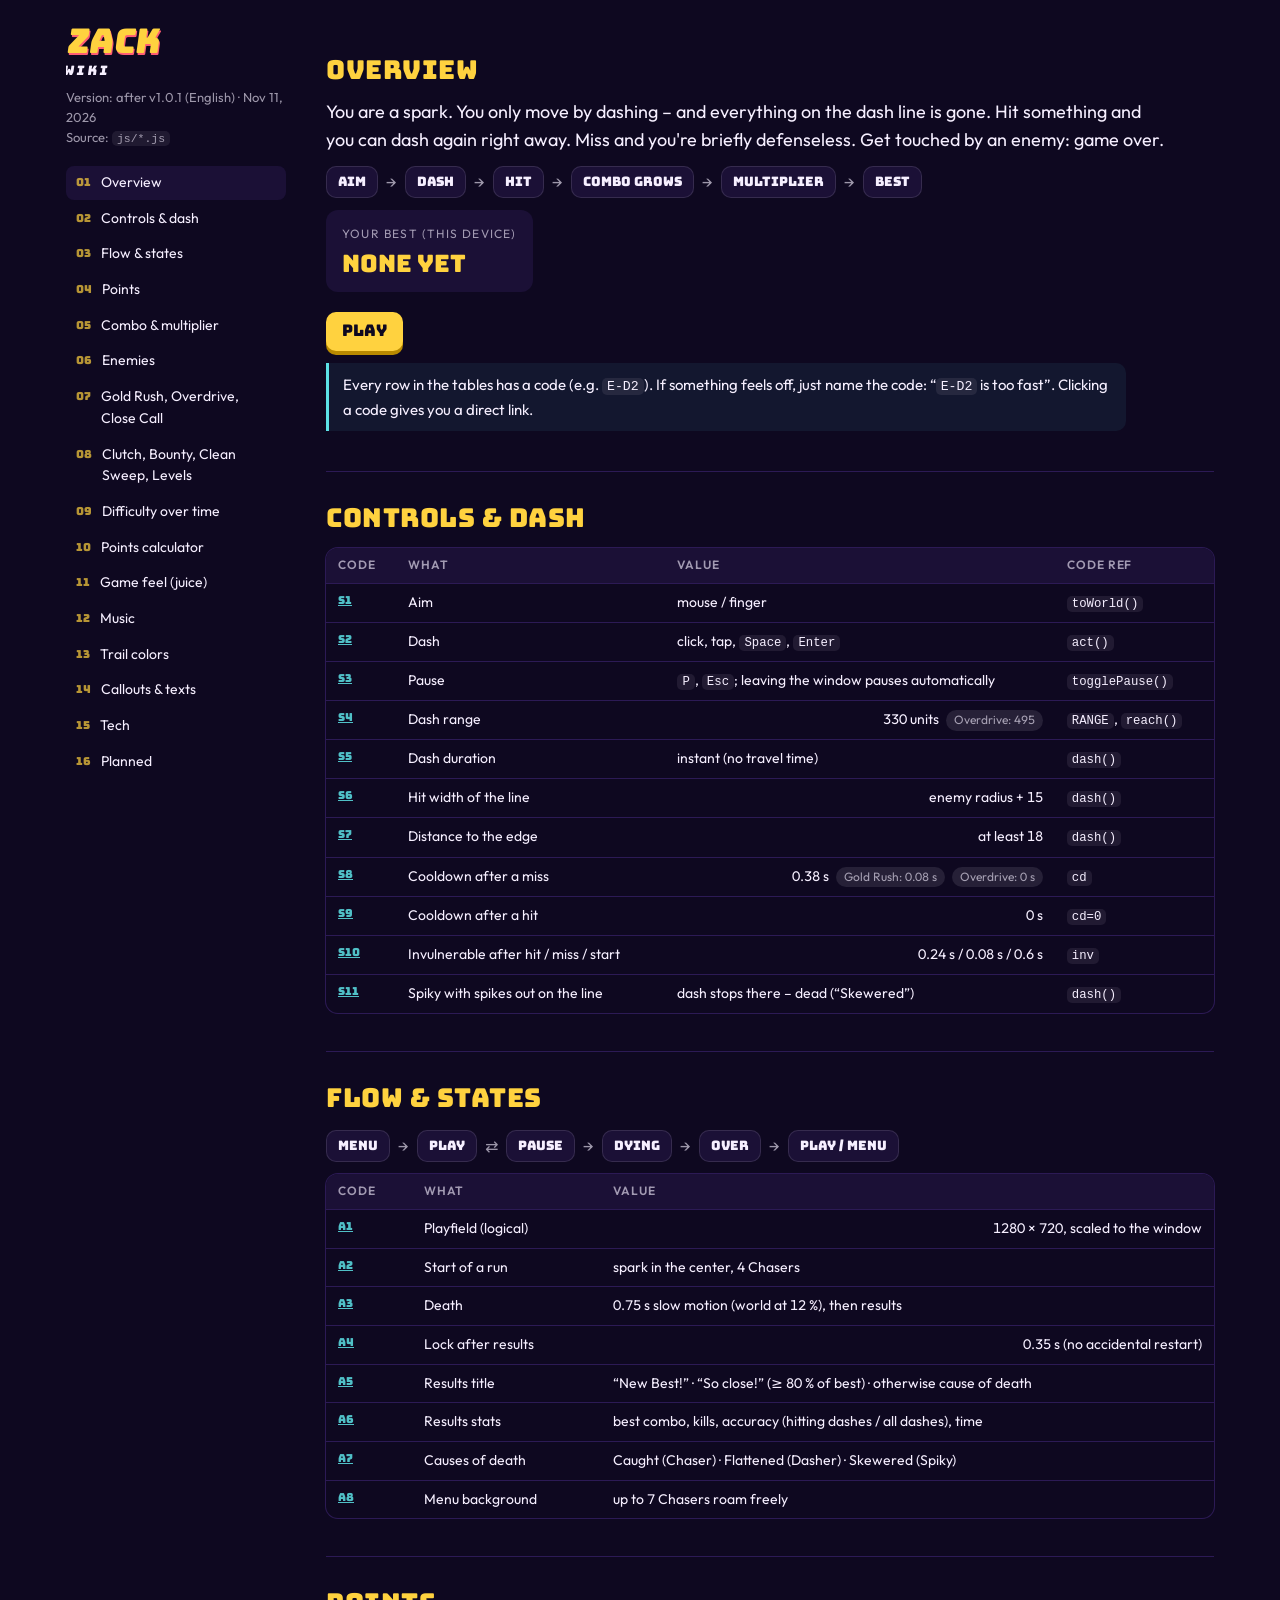
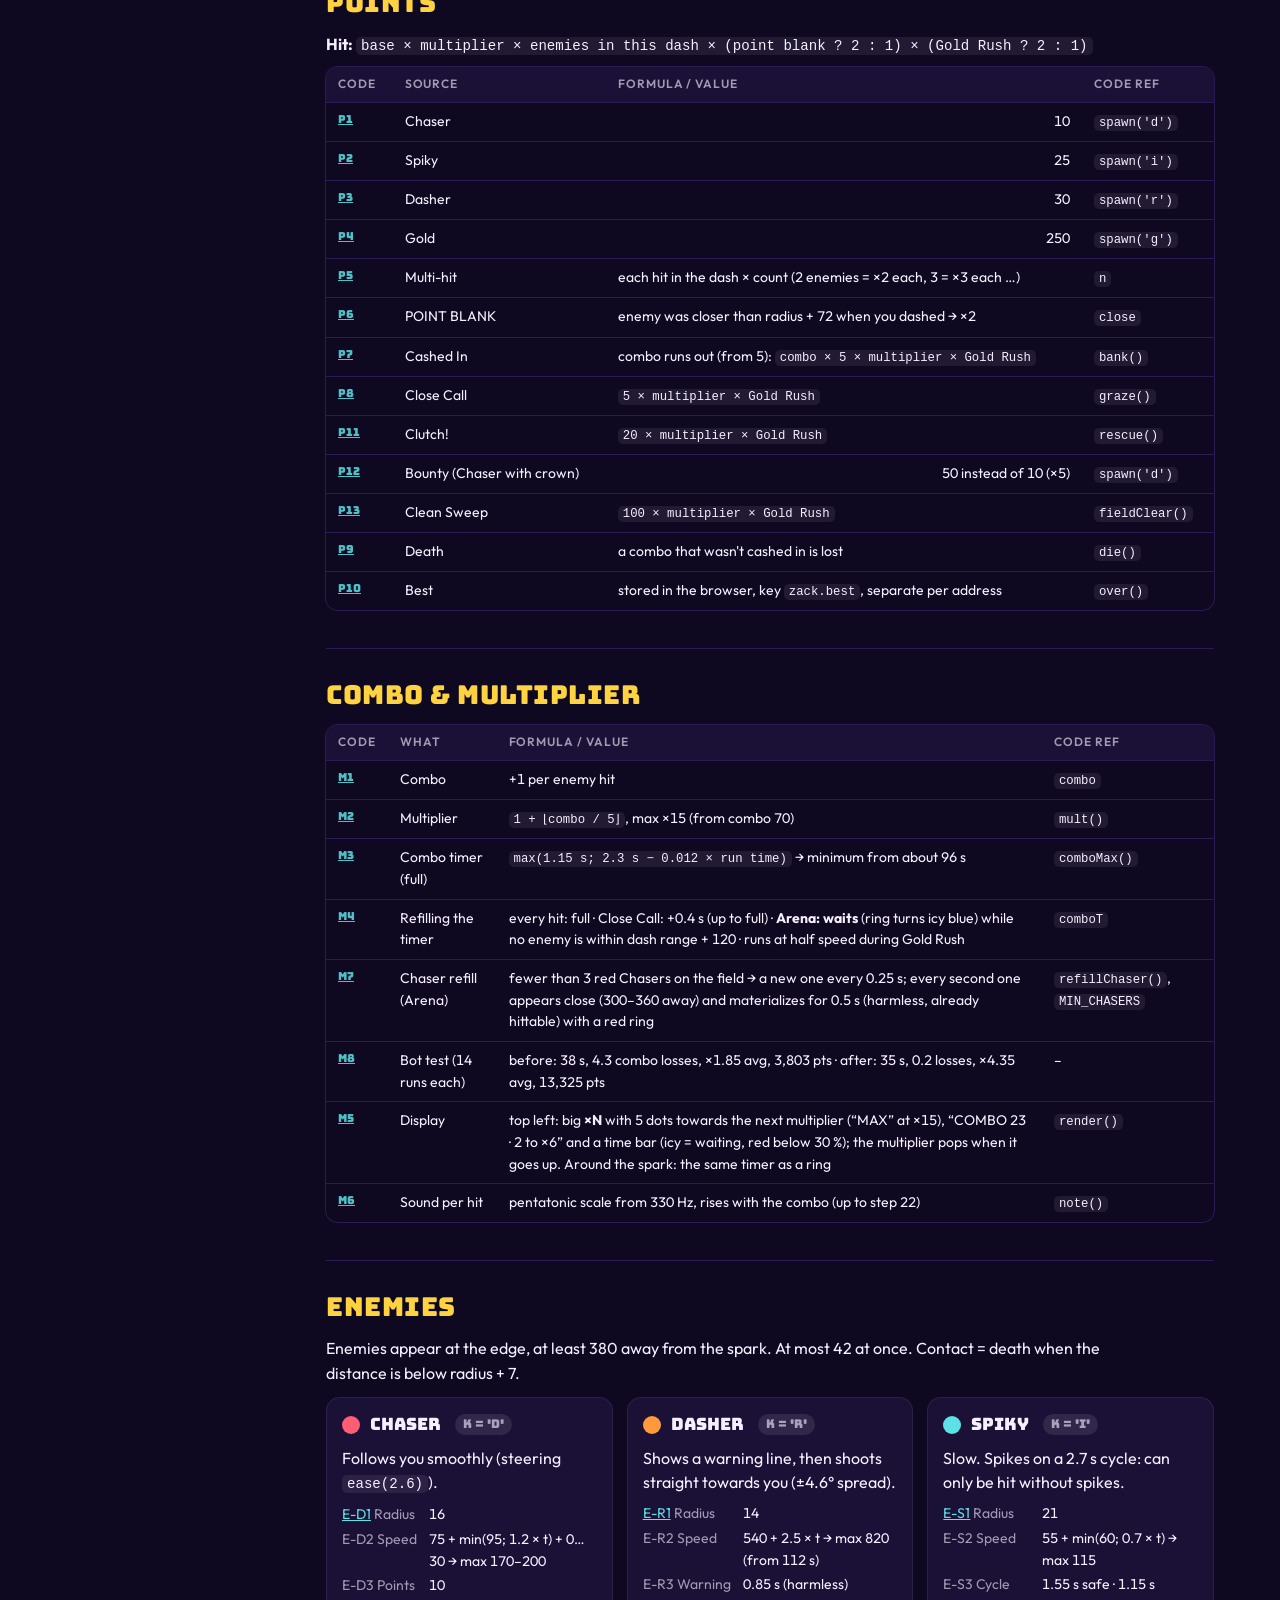
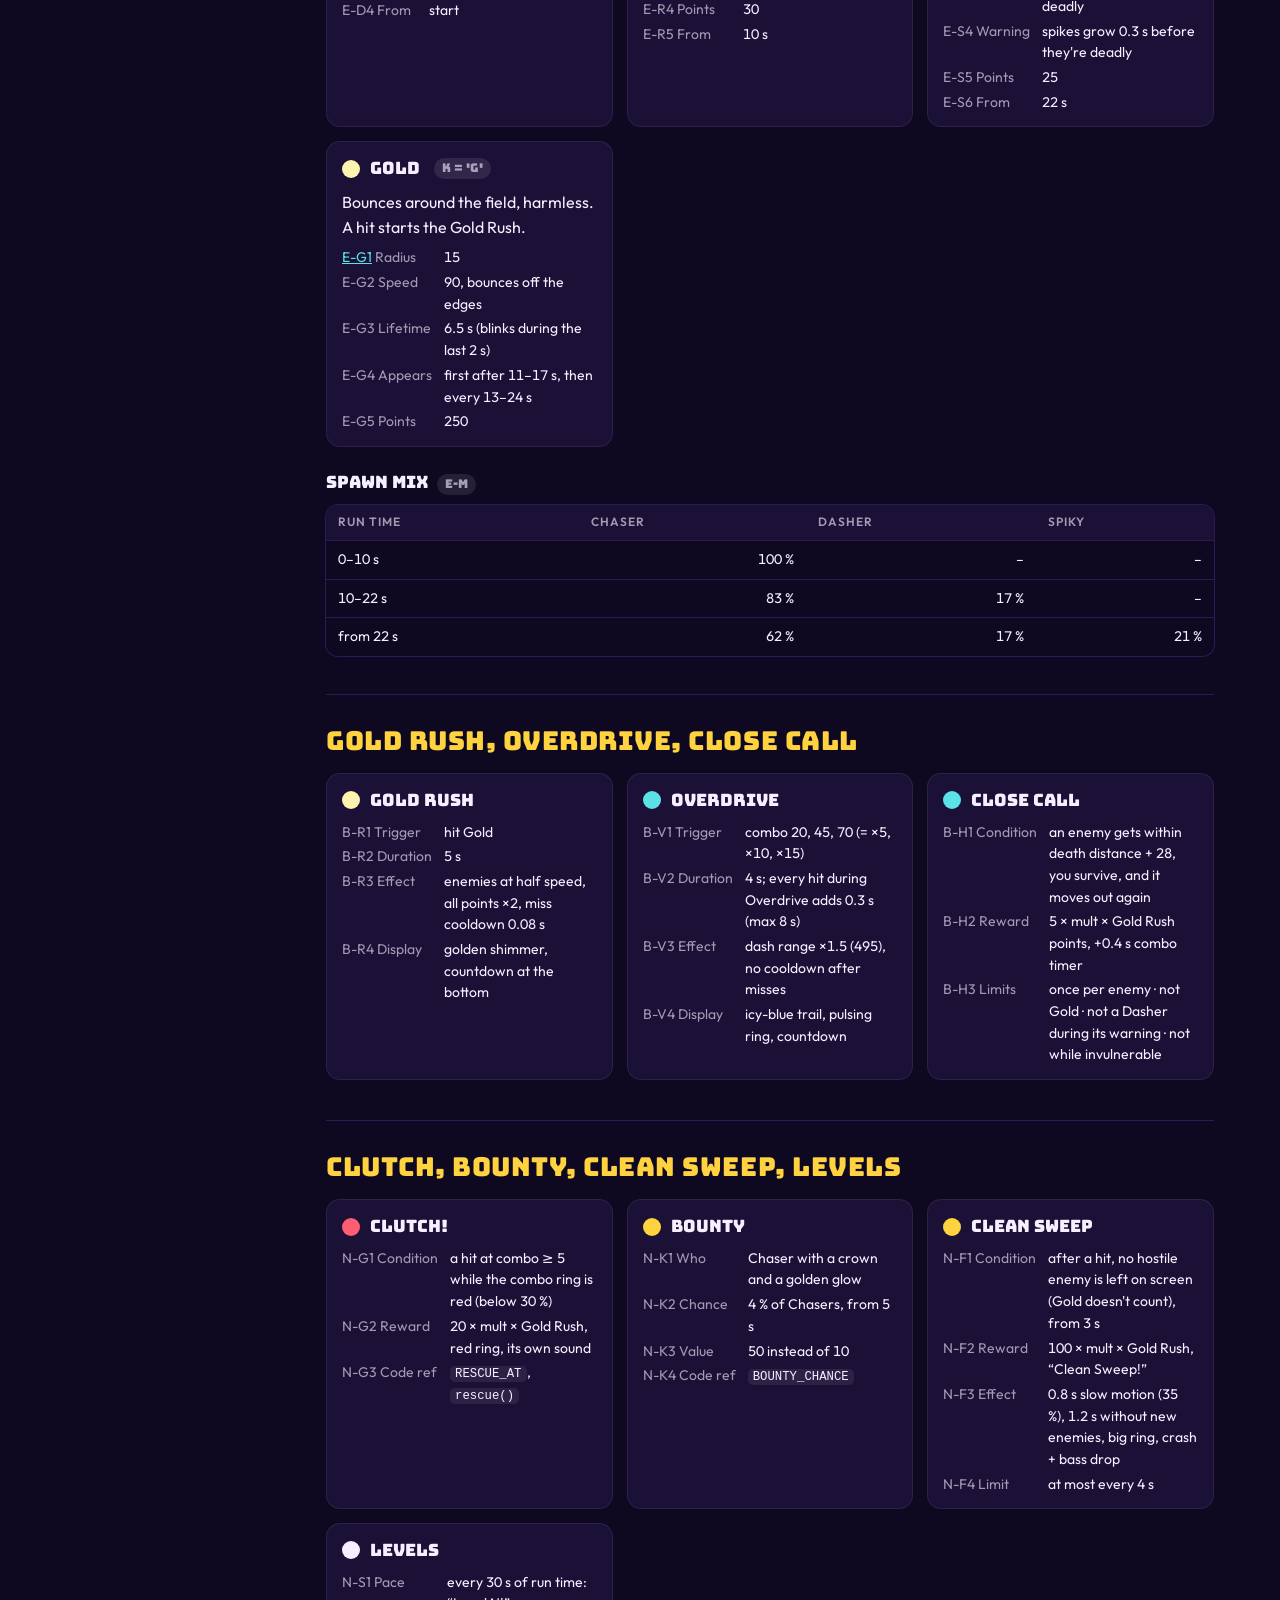
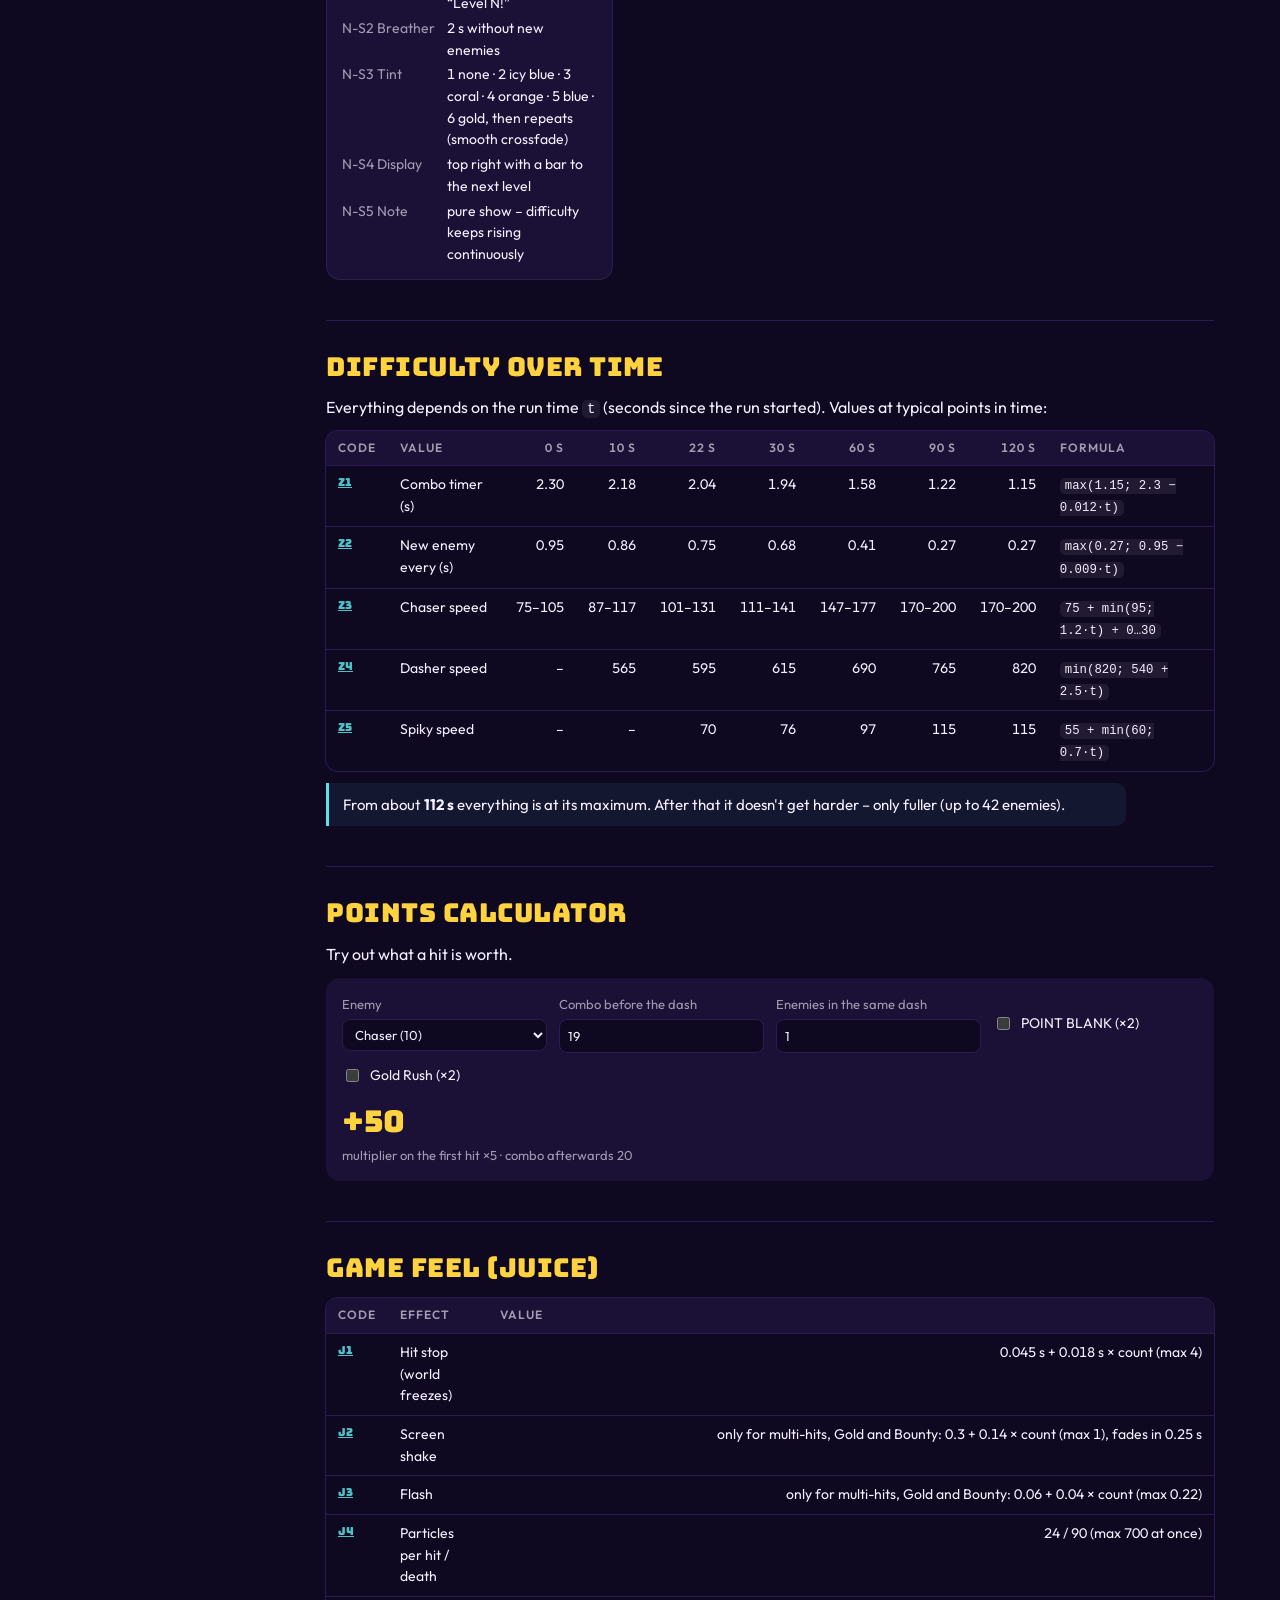
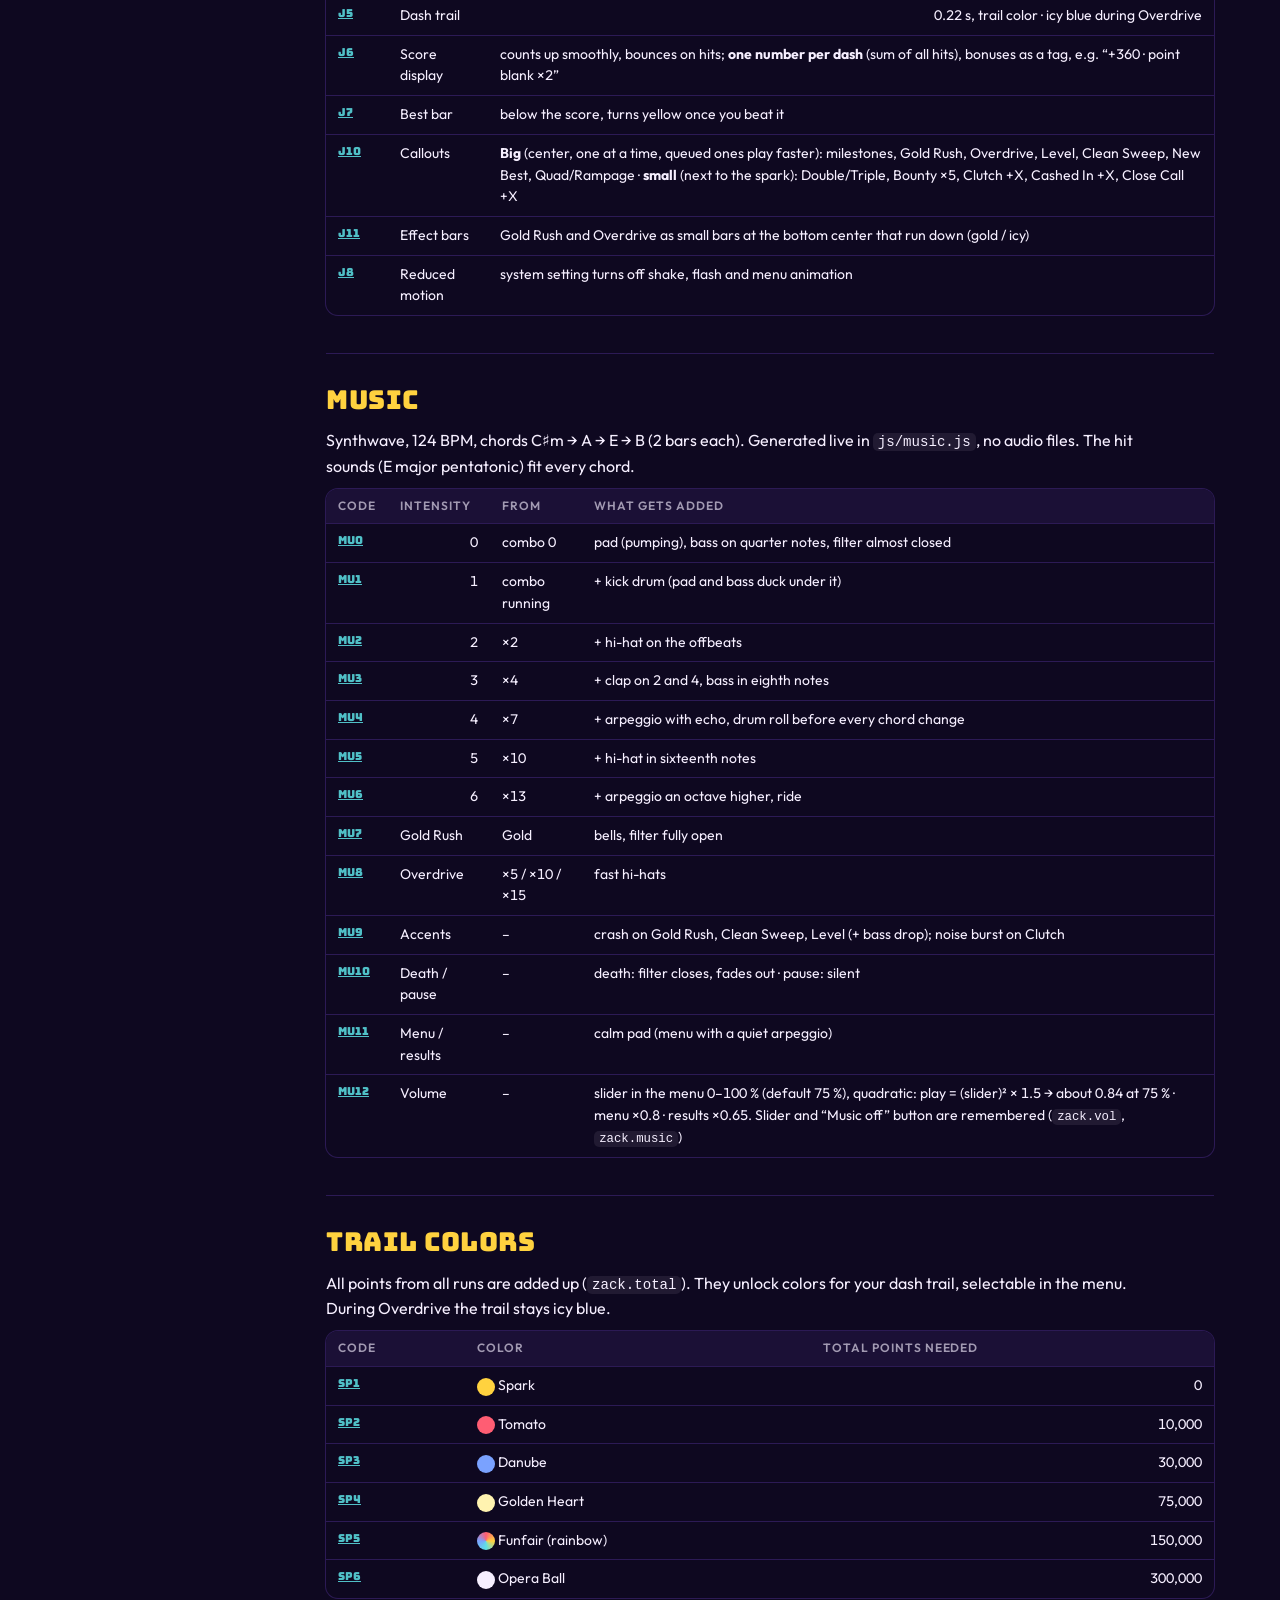
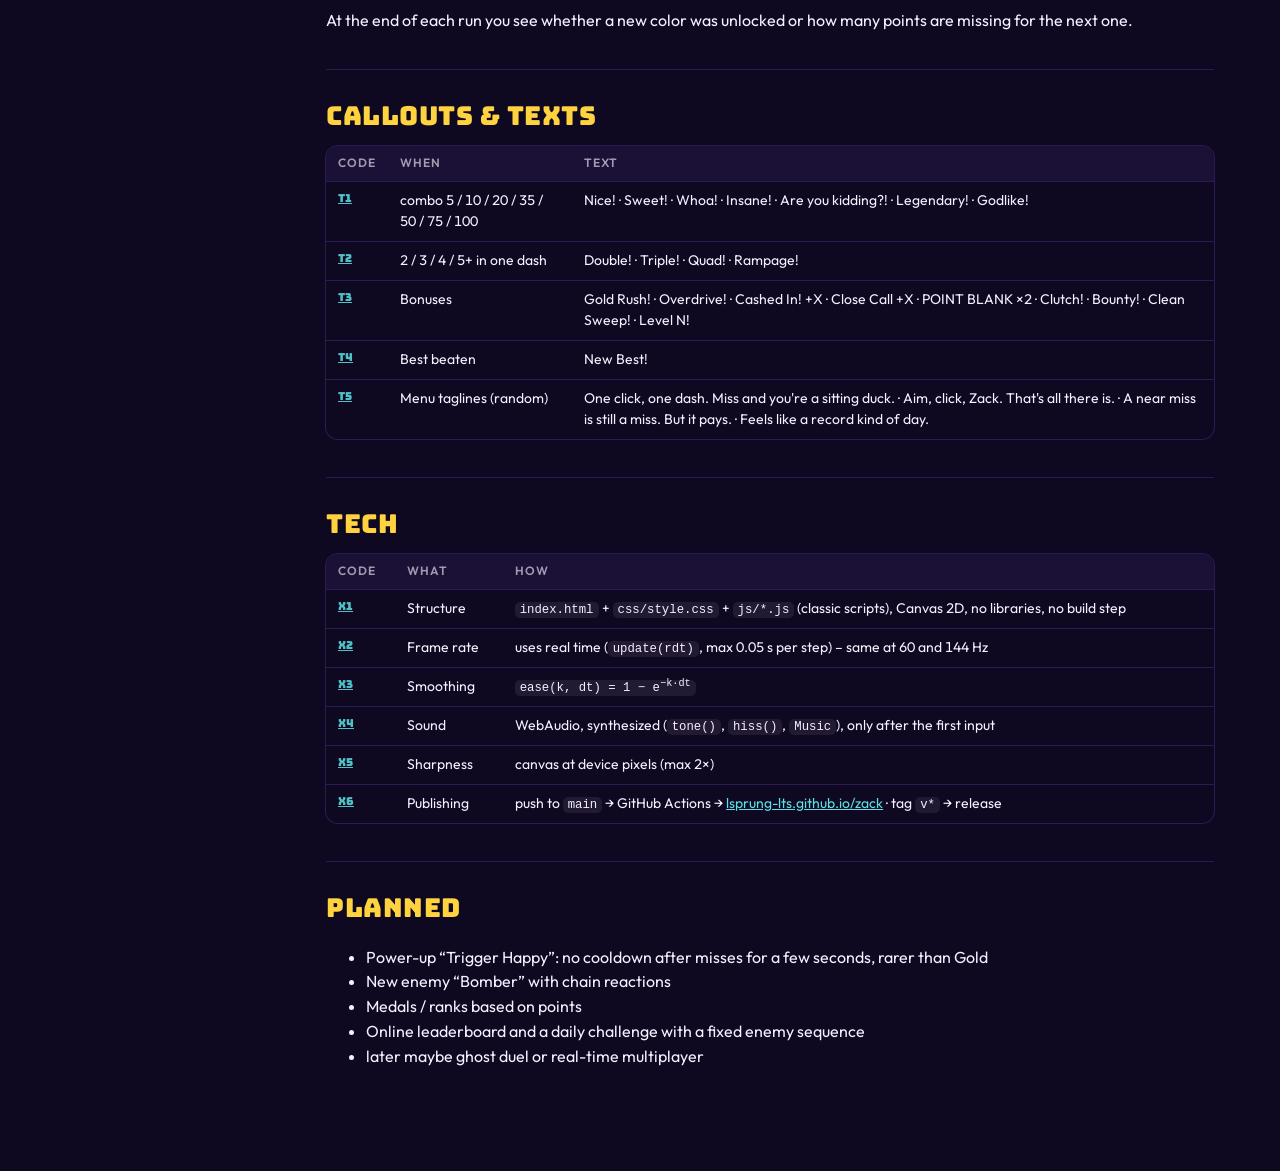
==== commit a4c2d283: "Overdrive: jeder Treffer verlängert um 0,3 s (max. 8 s) Co-Authored-By: Claude Opus 5.5 <noreply@ant" ====
--- a/docs/wiki.html
+++ b/docs/wiki.html
@@ -276,7 +276,7 @@
       <h3><span class="dot" style="background:var(--ice)"></span>Overdrive</h3>
       <dl>
         <dt>B-V1 Trigger</dt><dd>combo 20, 45, 70 (= ×5, ×10, ×15)</dd>
-        <dt>B-V2 Duration</dt><dd>4 s</dd>
+        <dt>B-V2 Duration</dt><dd>4 s; every hit during Overdrive adds 0.3 s (max 8 s)</dd>
         <dt>B-V3 Effect</dt><dd>dash range ×1.5 (495), no cooldown after misses</dd>
         <dt>B-V4 Display</dt><dd>icy-blue trail, pulsing ring, countdown</dd>
       </dl>
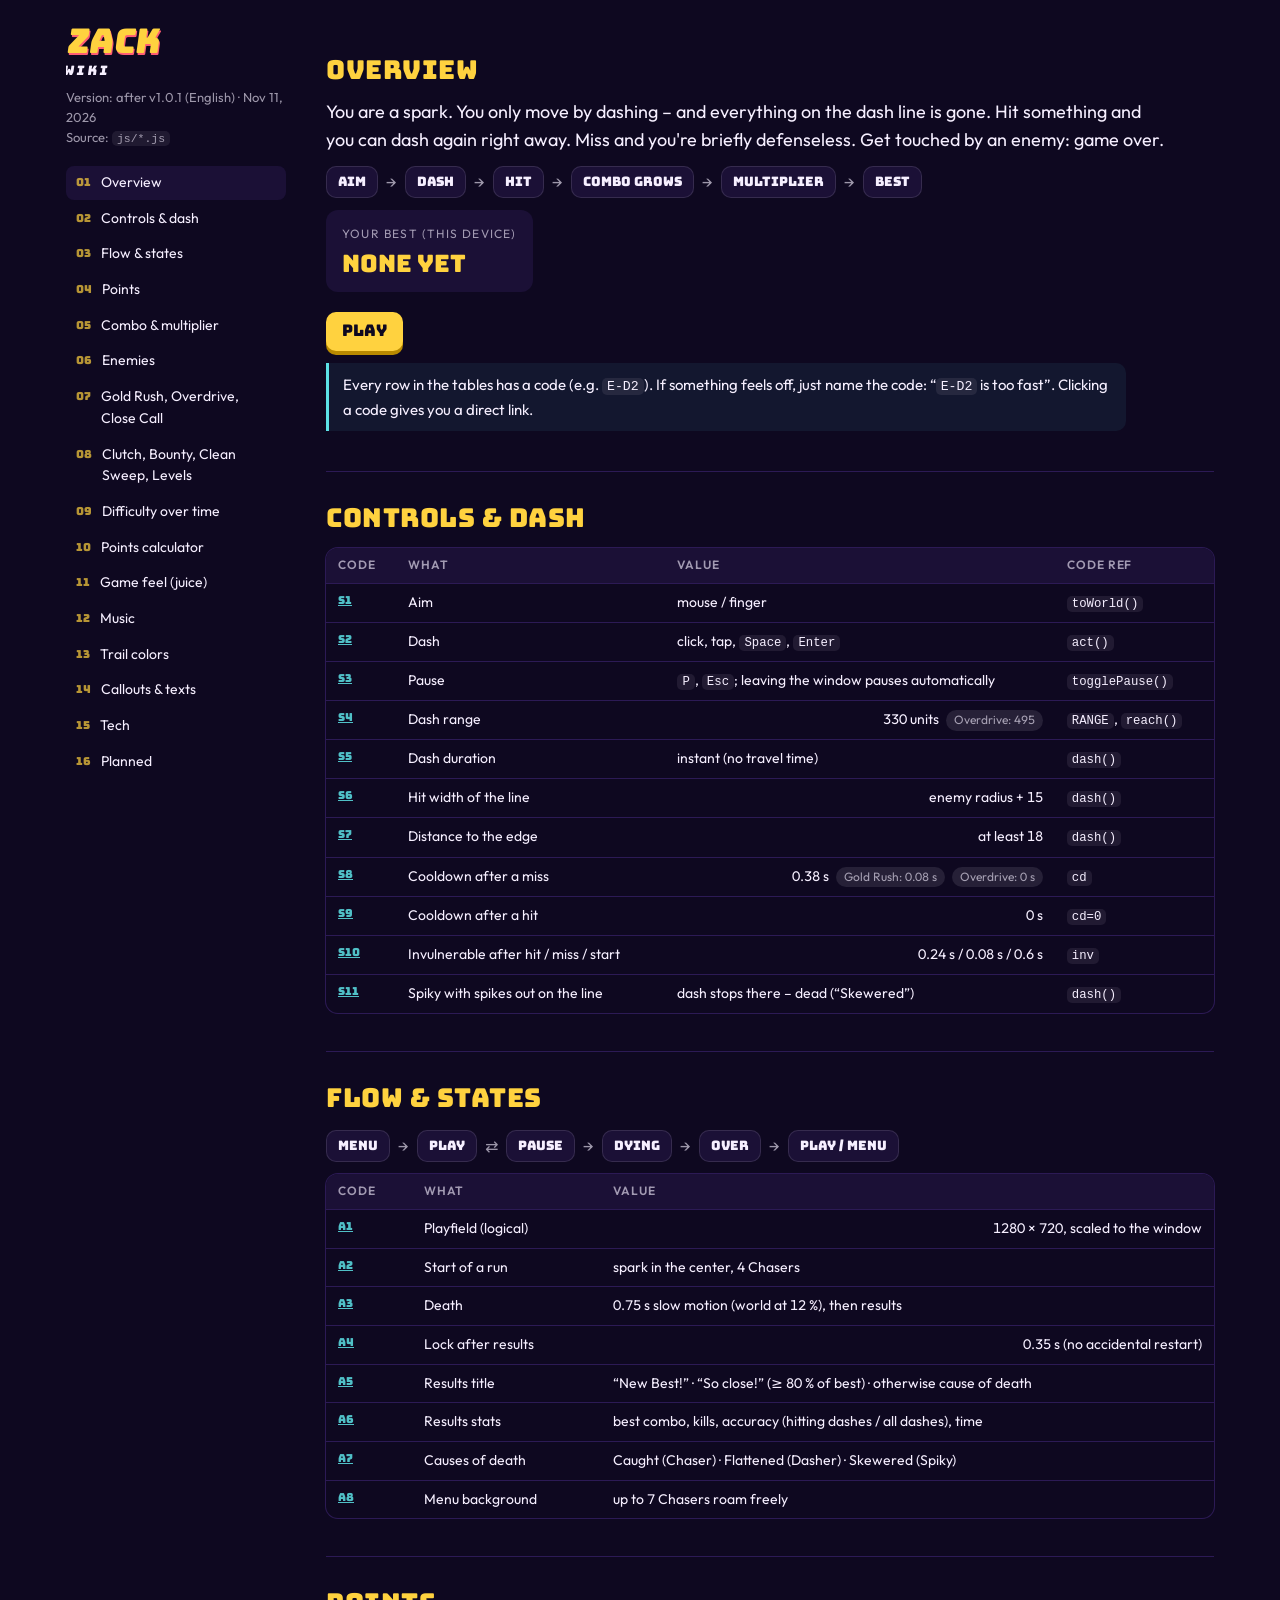
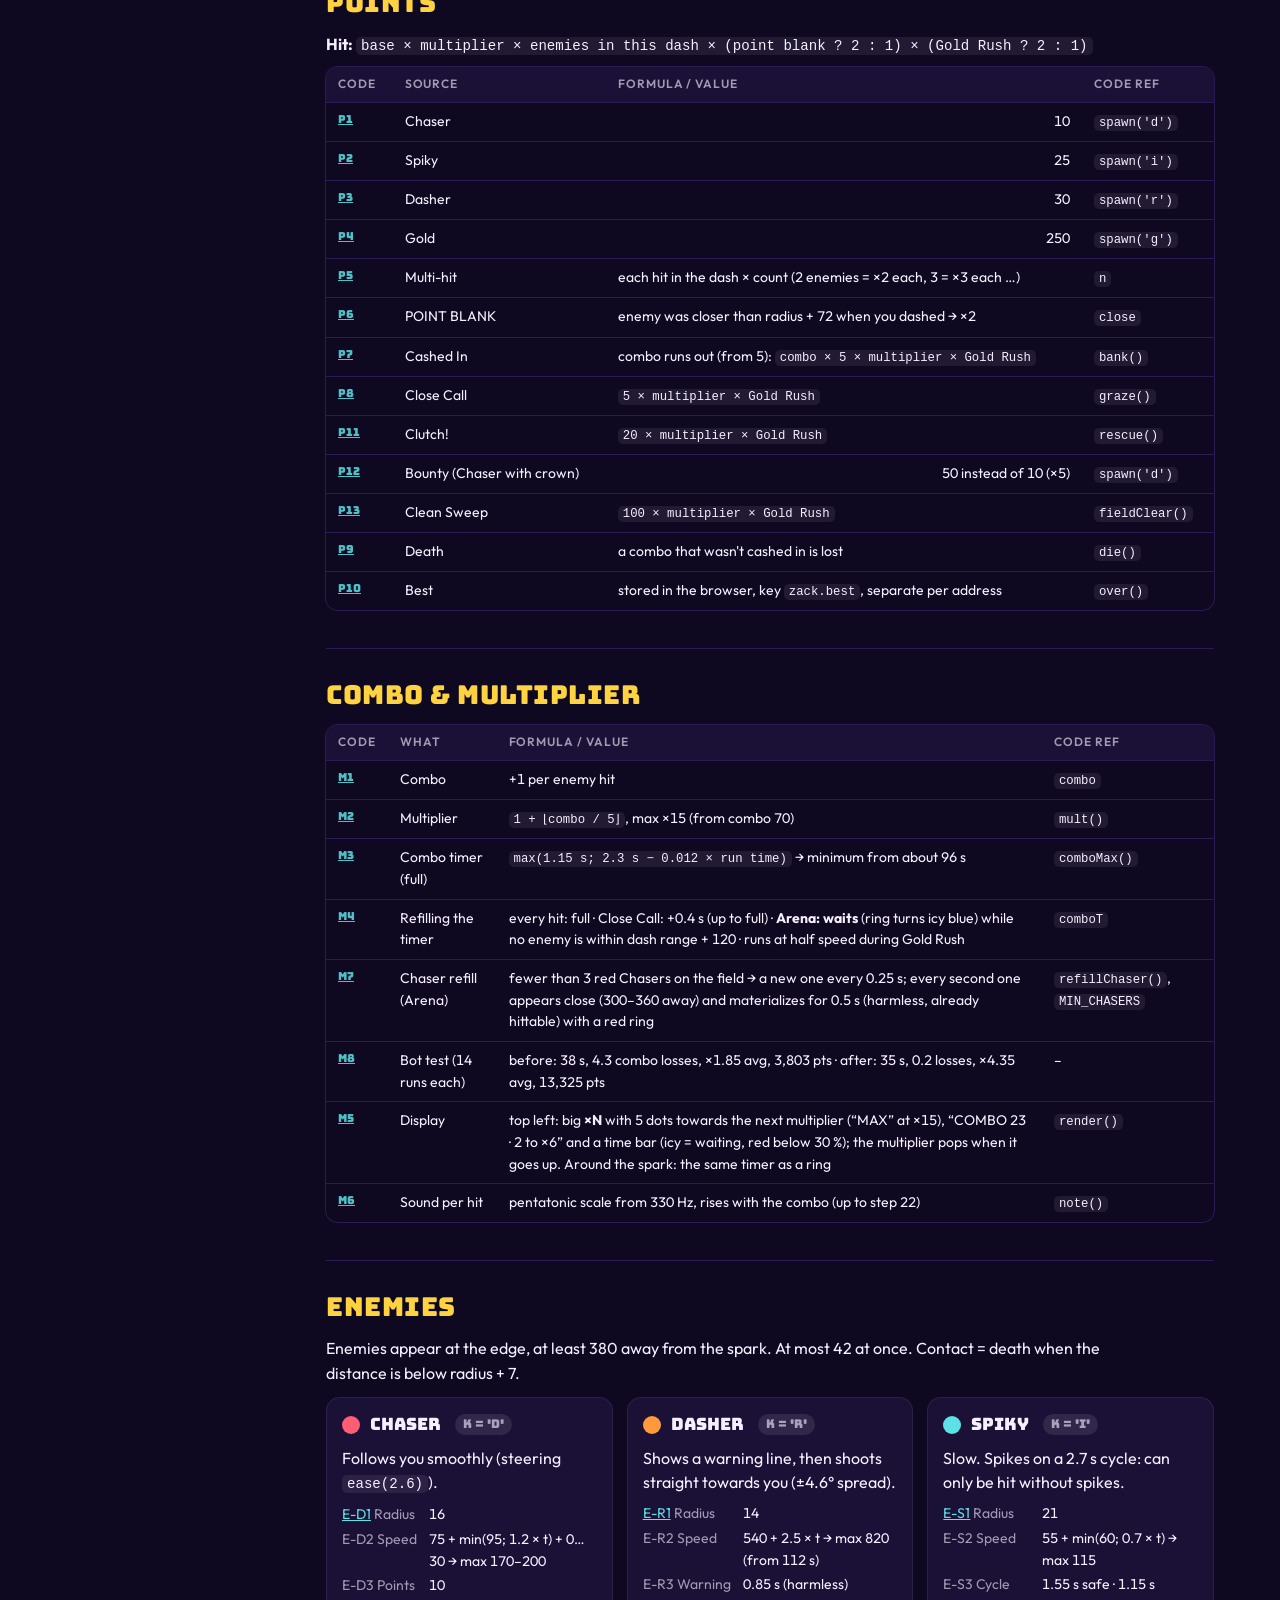
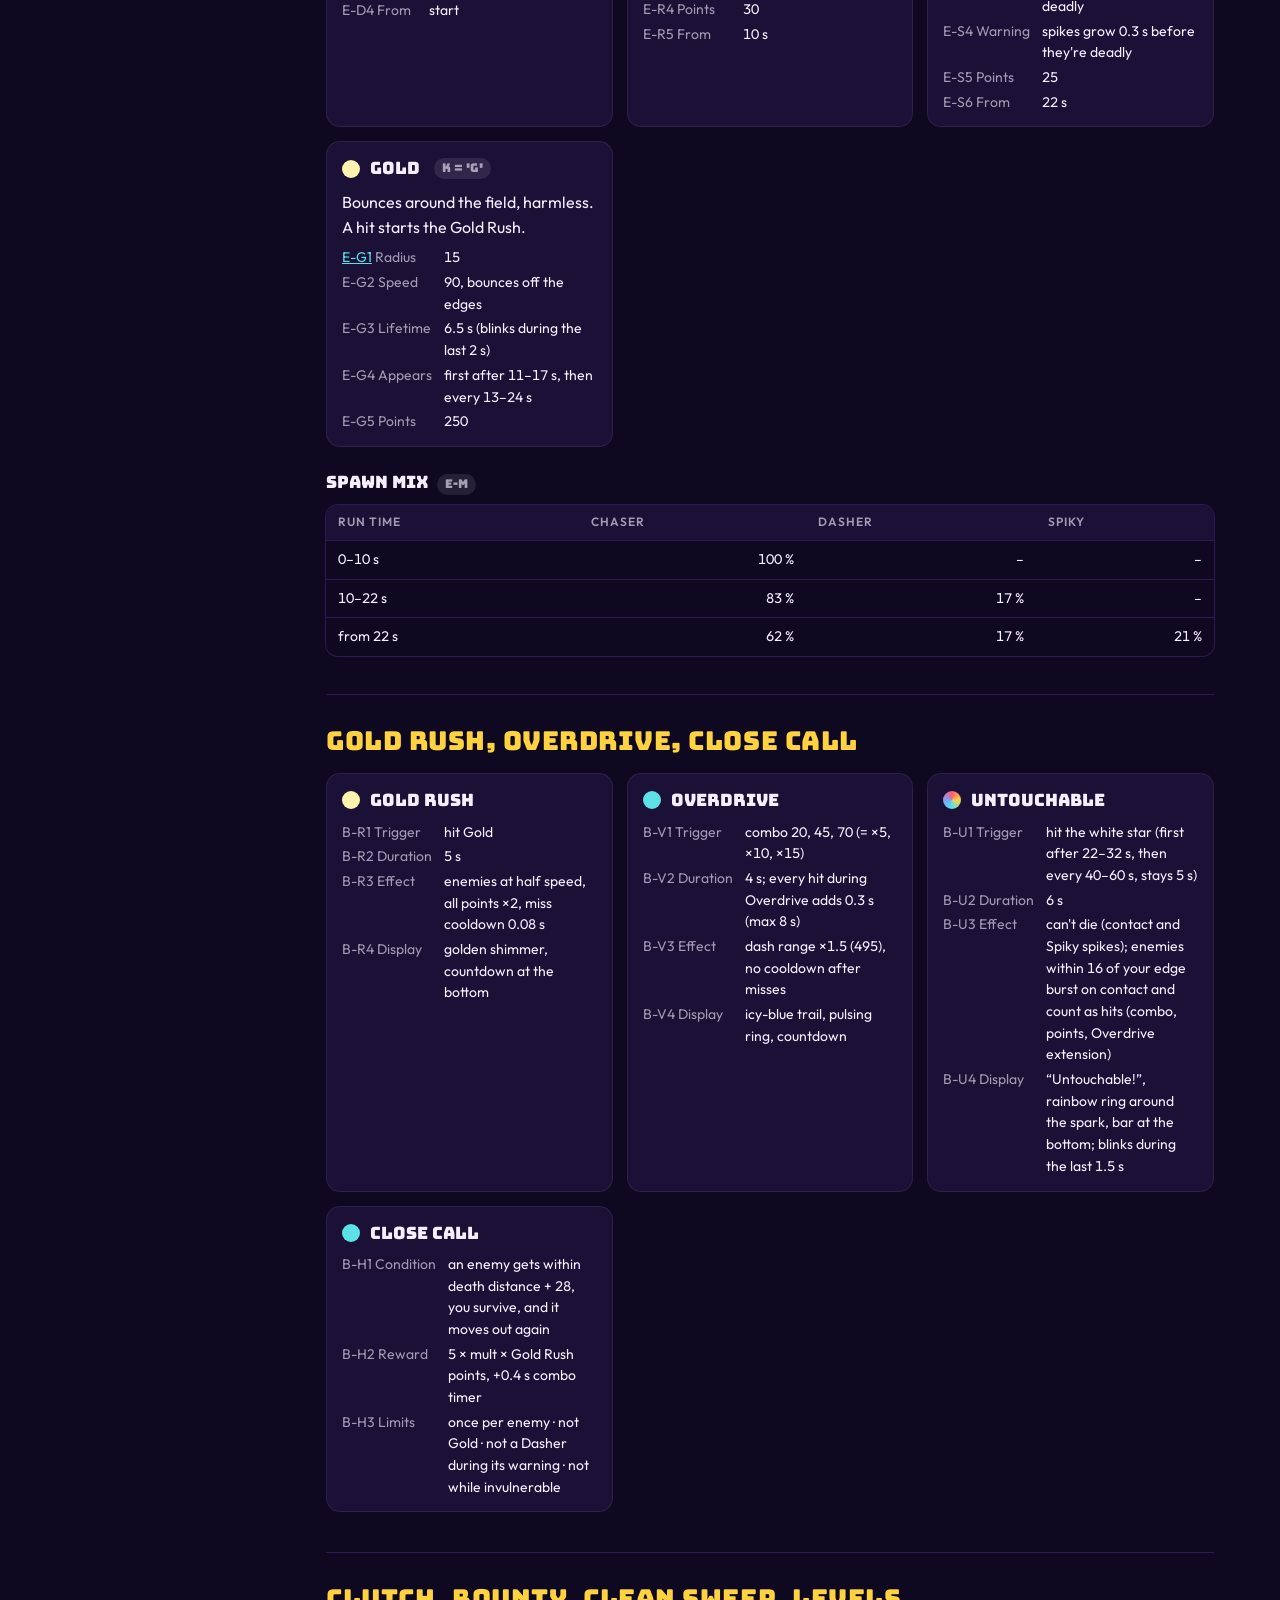
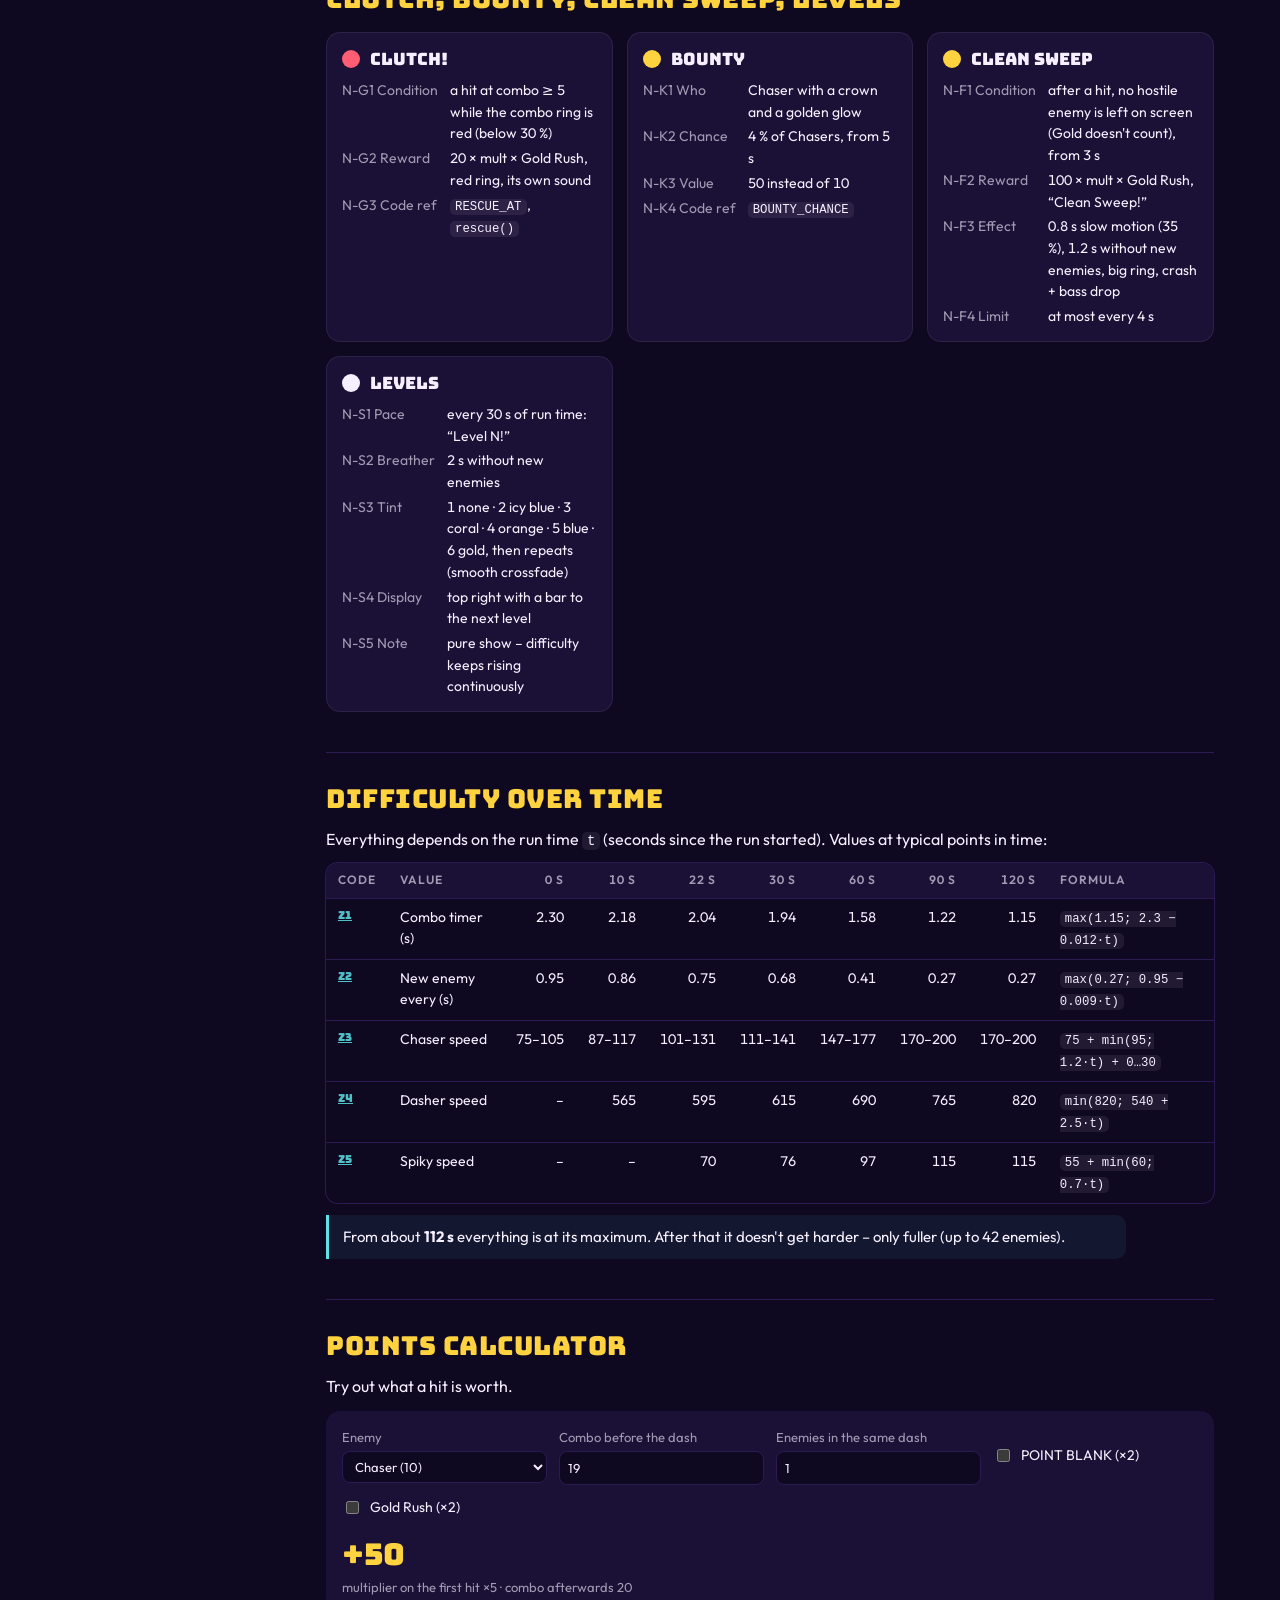
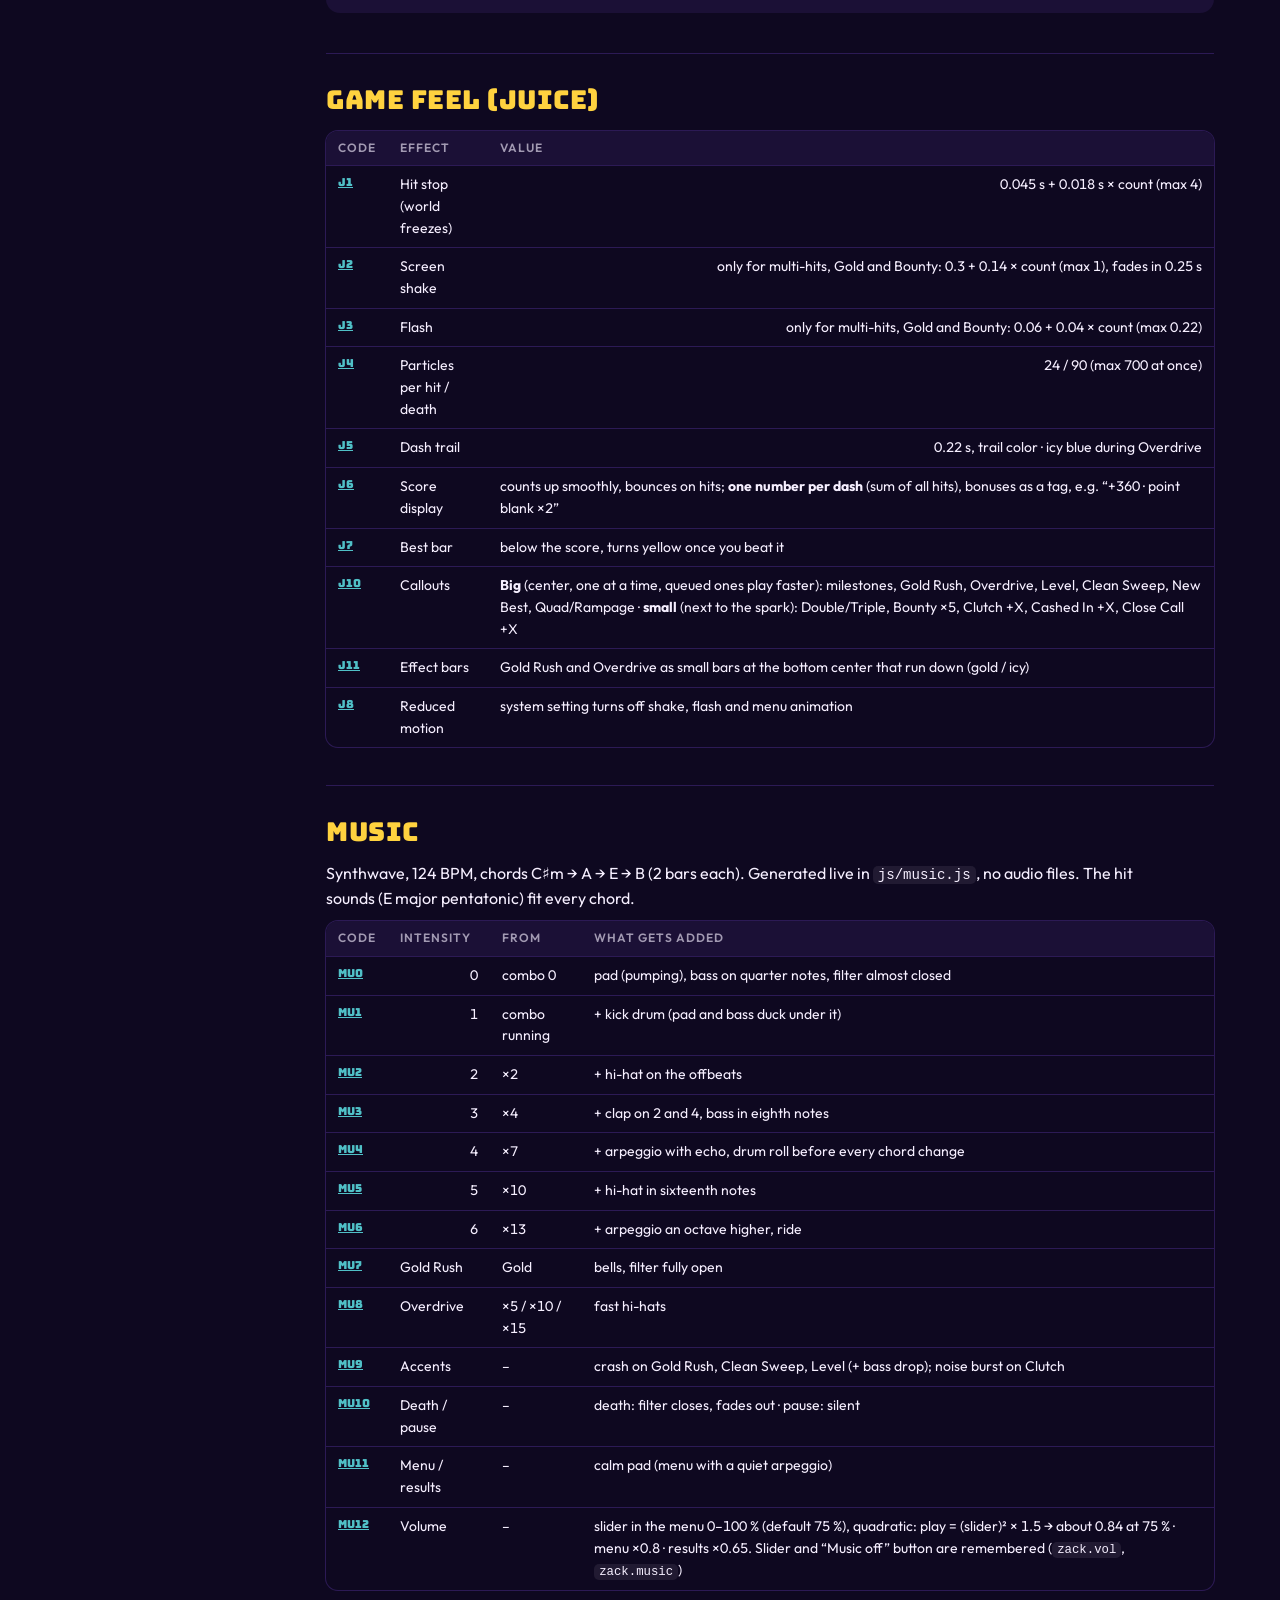
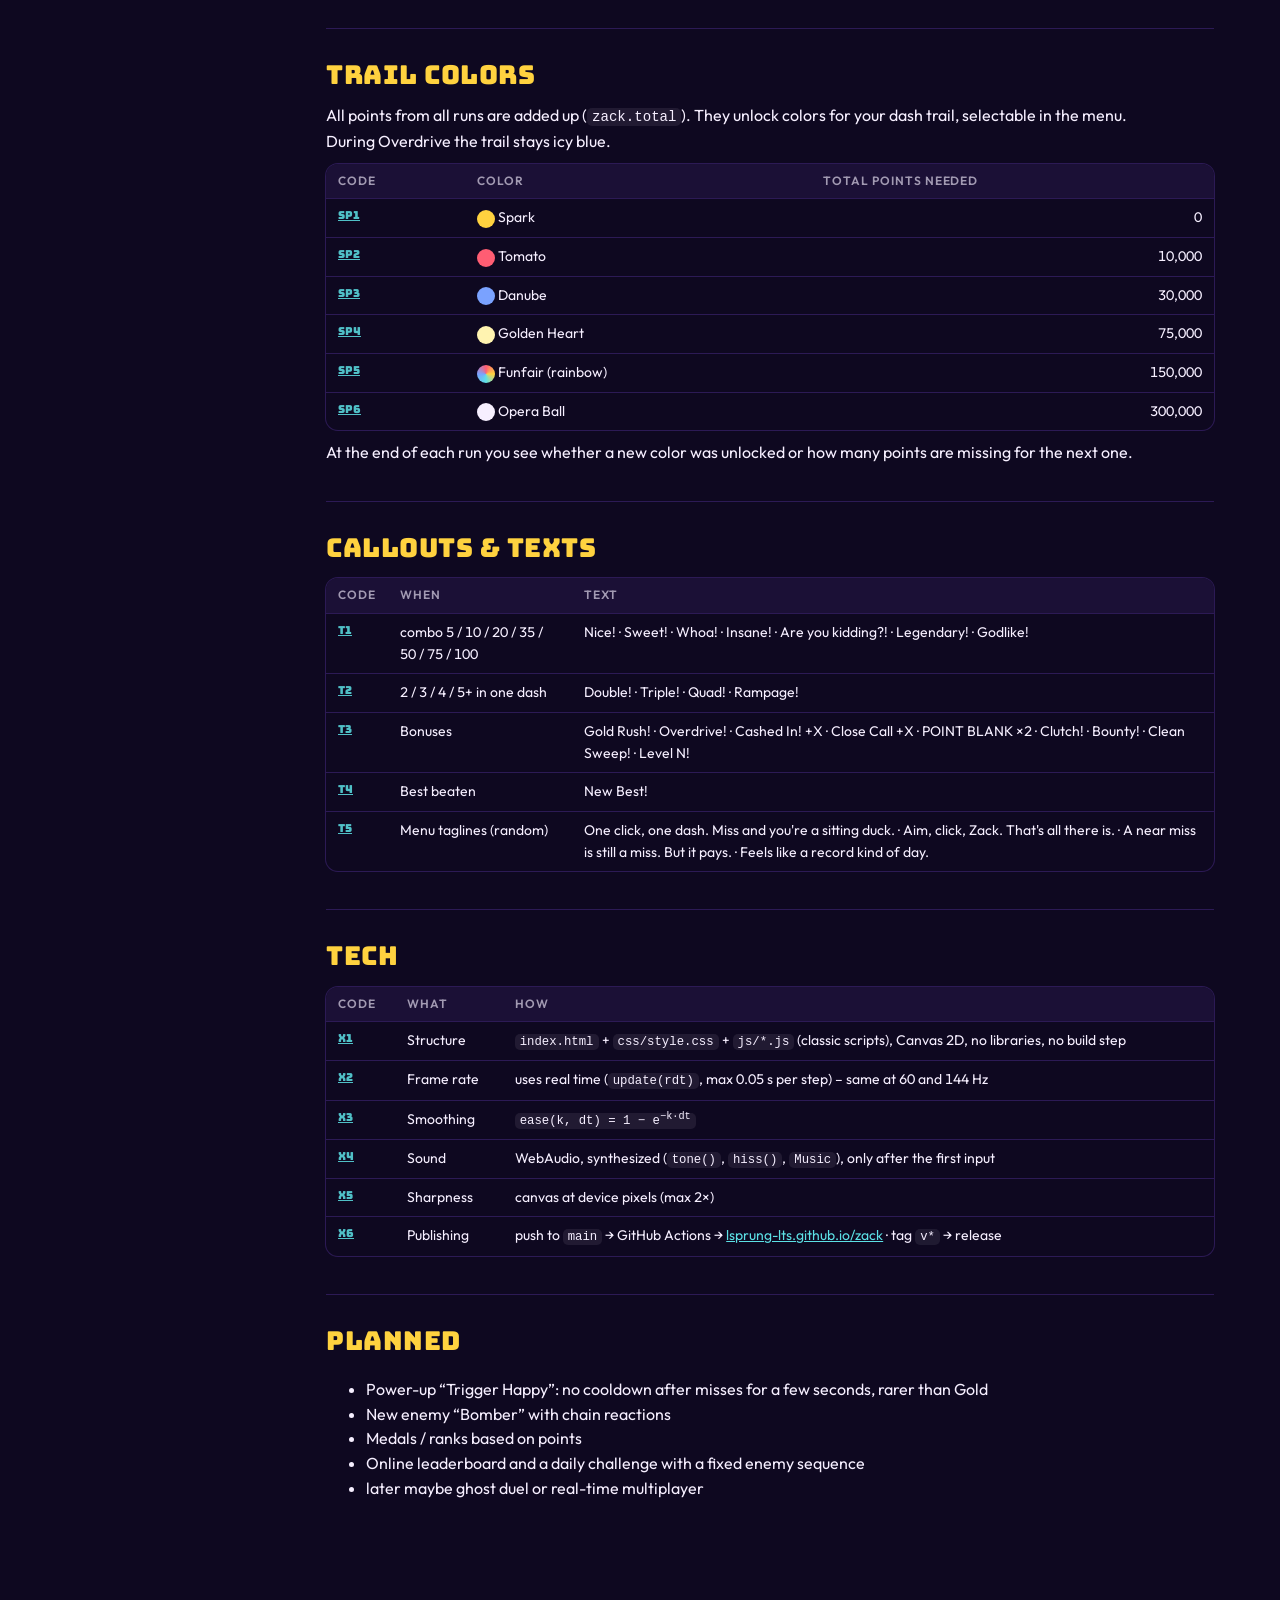
==== commit 828b2c01: "Neues seltenes Power-up: Untouchable - Weißer Stern (erstmals nach 22-32 s, dann alle 40-60 s, bleib" ====
--- a/docs/wiki.html
+++ b/docs/wiki.html
@@ -281,6 +281,15 @@
         <dt>B-V4 Display</dt><dd>icy-blue trail, pulsing ring, countdown</dd>
       </dl>
     </div>
+    <div class="card" id="B-U">
+      <h3><span class="dot" style="background:conic-gradient(#ff5d73,#ffd23f,#5ce1e6,#7aa2ff,#ff5d73)"></span>Untouchable</h3>
+      <dl>
+        <dt>B-U1 Trigger</dt><dd>hit the white star (first after 22–32 s, then every 40–60 s, stays 5 s)</dd>
+        <dt>B-U2 Duration</dt><dd>6 s</dd>
+        <dt>B-U3 Effect</dt><dd>can't die (contact and Spiky spikes); enemies within 16 of your edge burst on contact and count as hits (combo, points, Overdrive extension)</dd>
+        <dt>B-U4 Display</dt><dd>“Untouchable!”, rainbow ring around the spark, bar at the bottom; blinks during the last 1.5 s</dd>
+      </dl>
+    </div>
     <div class="card" id="B-H">
       <h3><span class="dot" style="background:var(--ice)"></span>Close Call</h3>
       <dl>
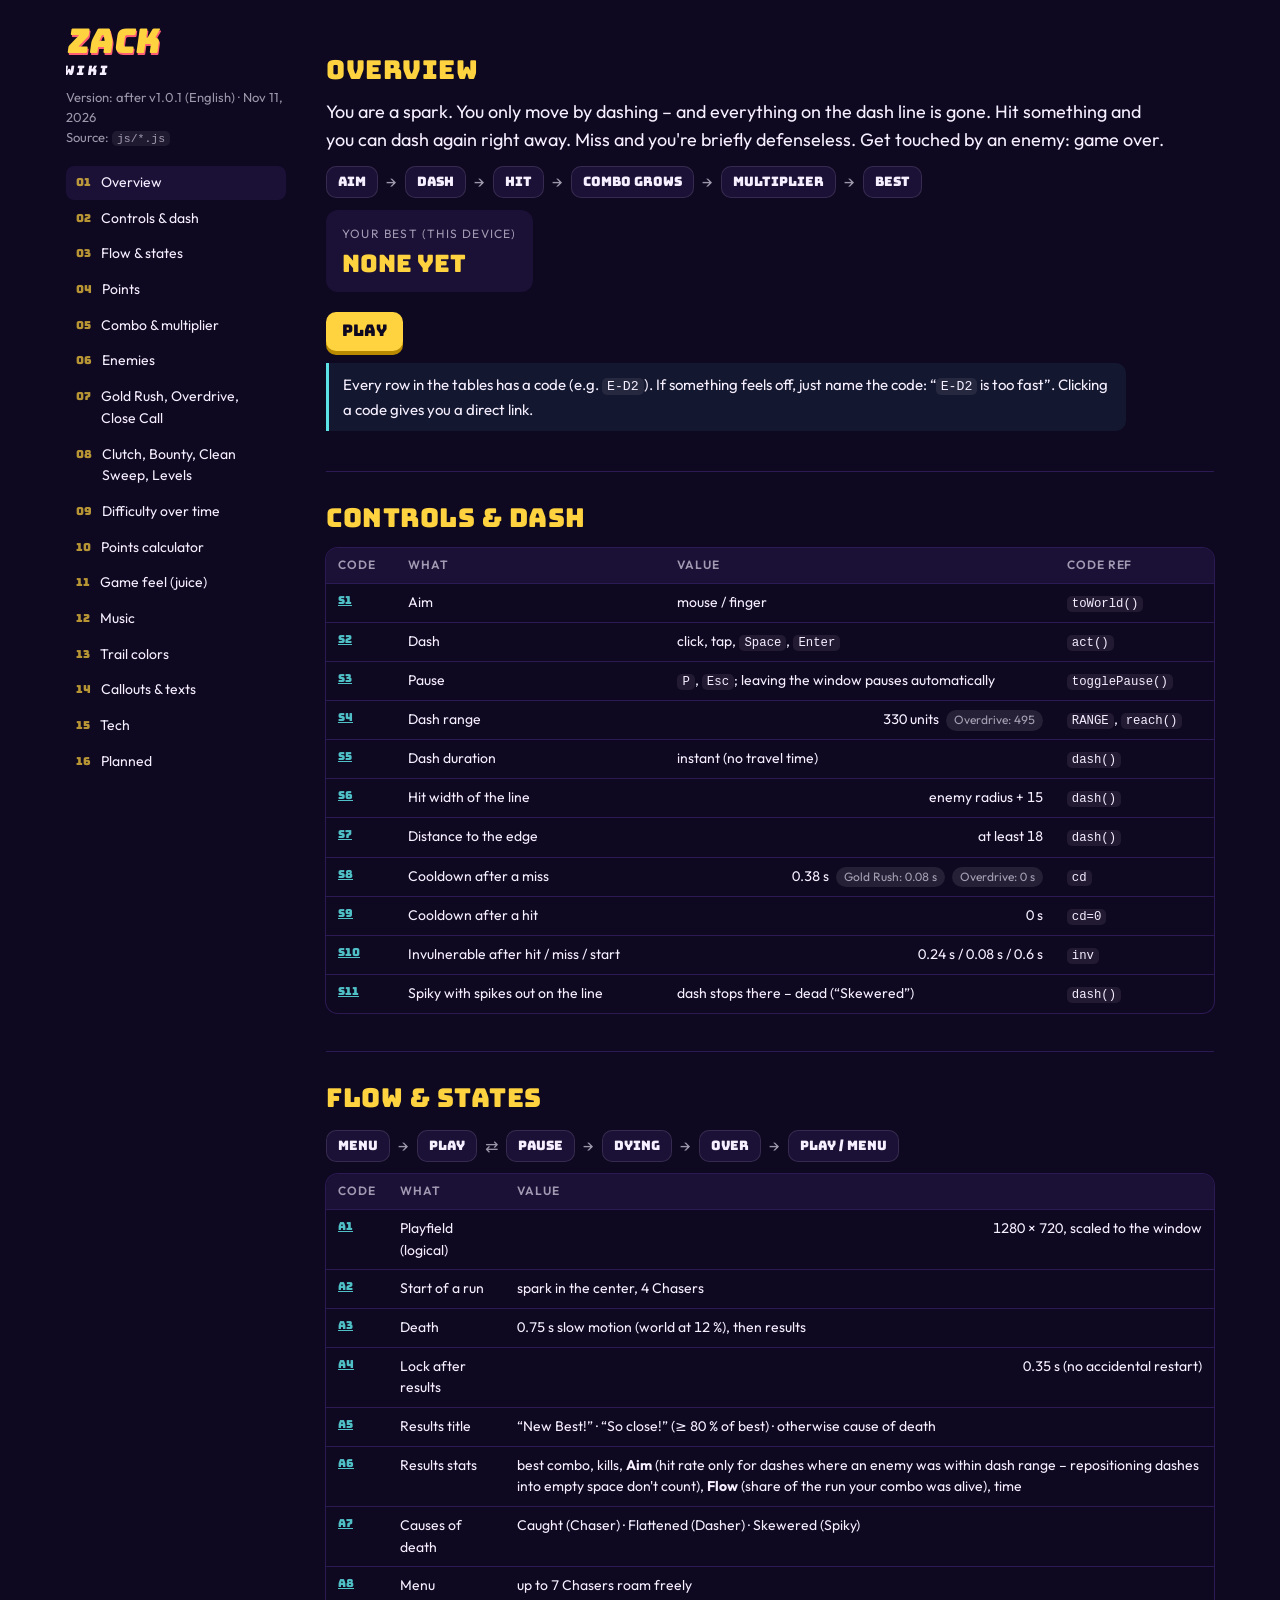
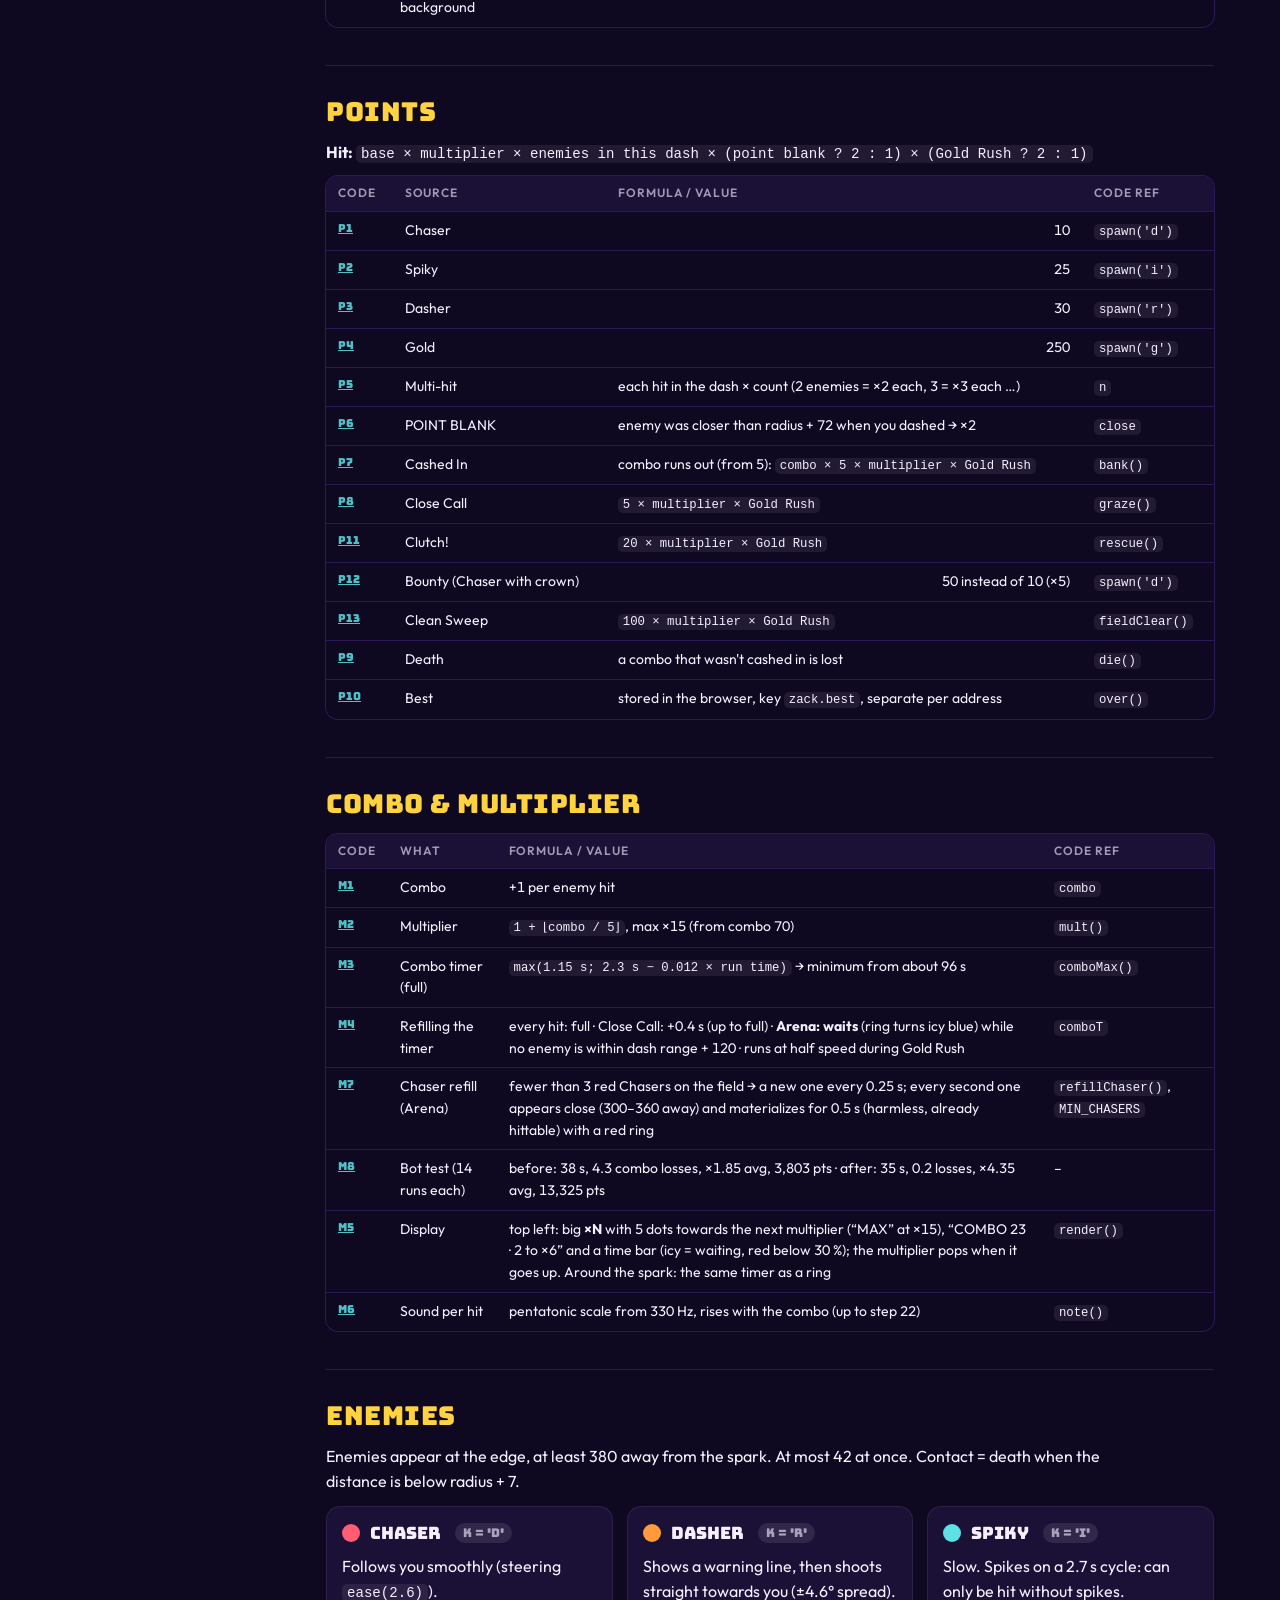
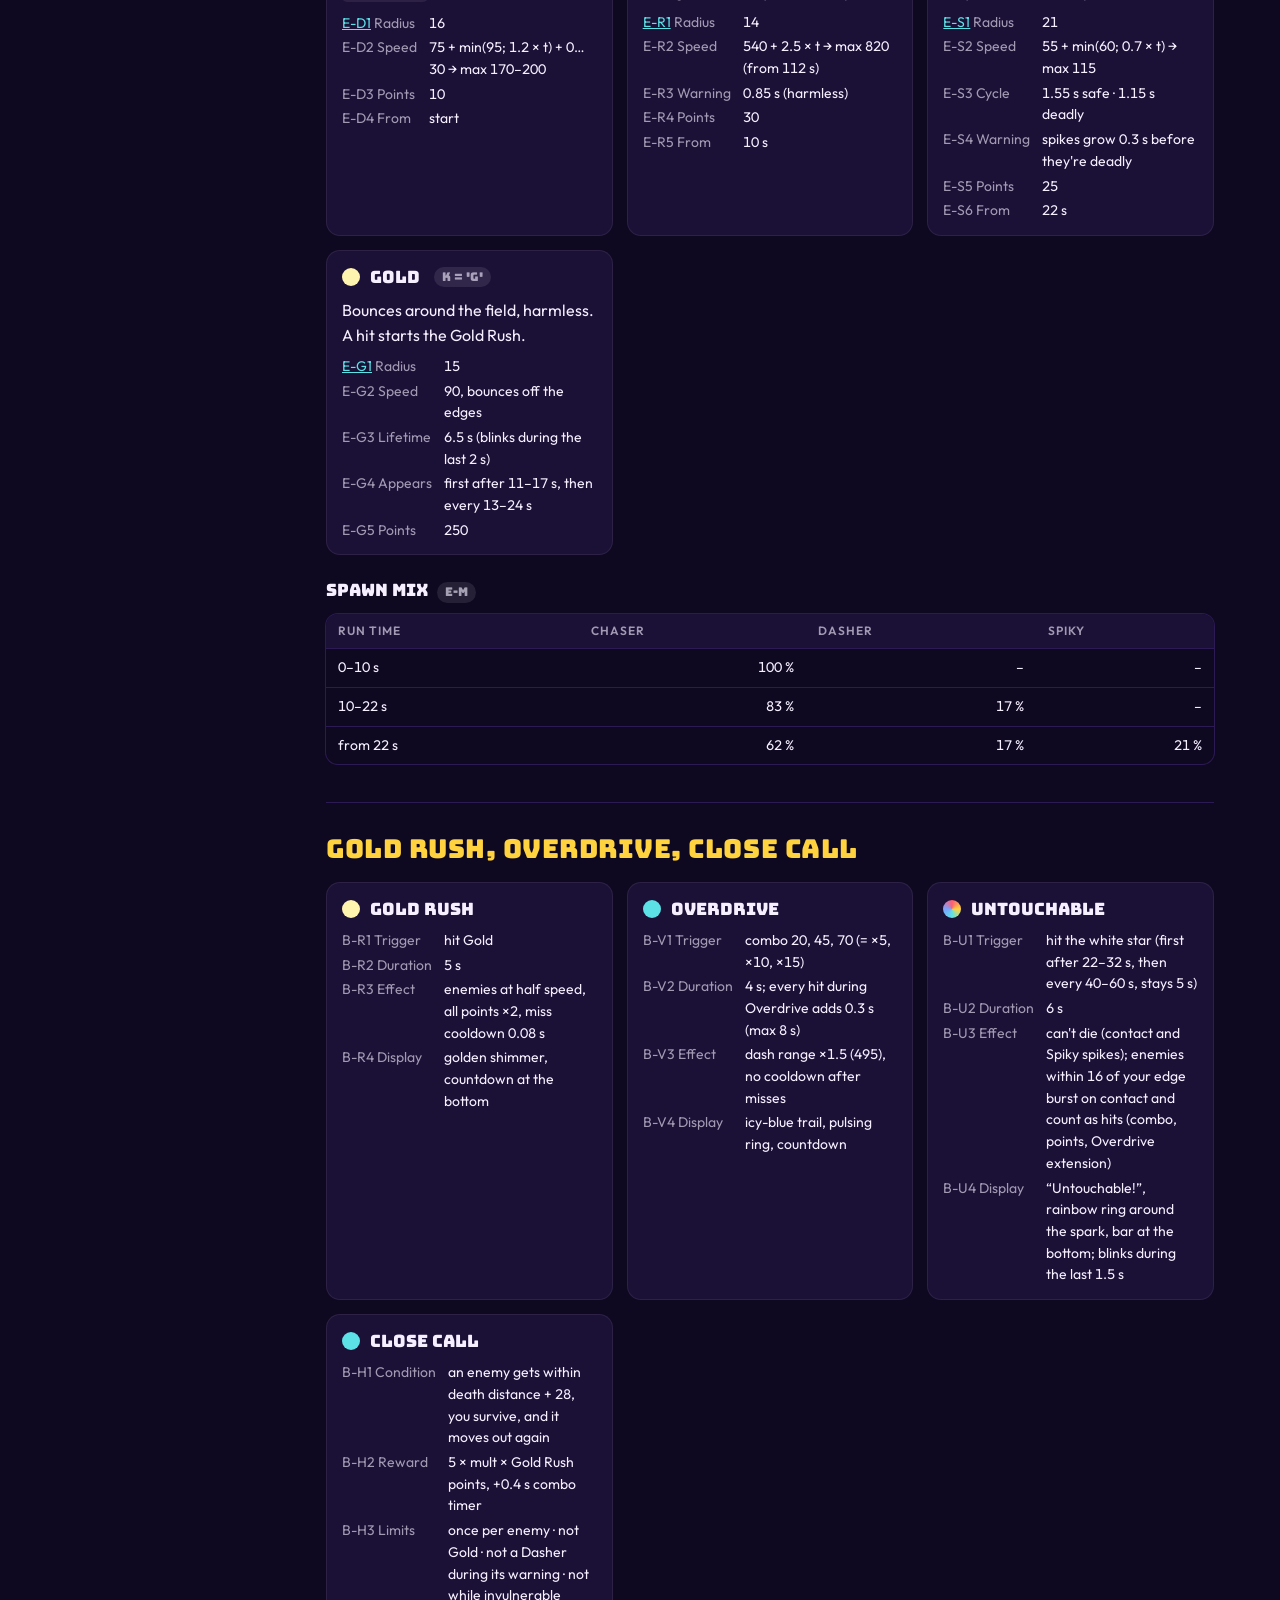
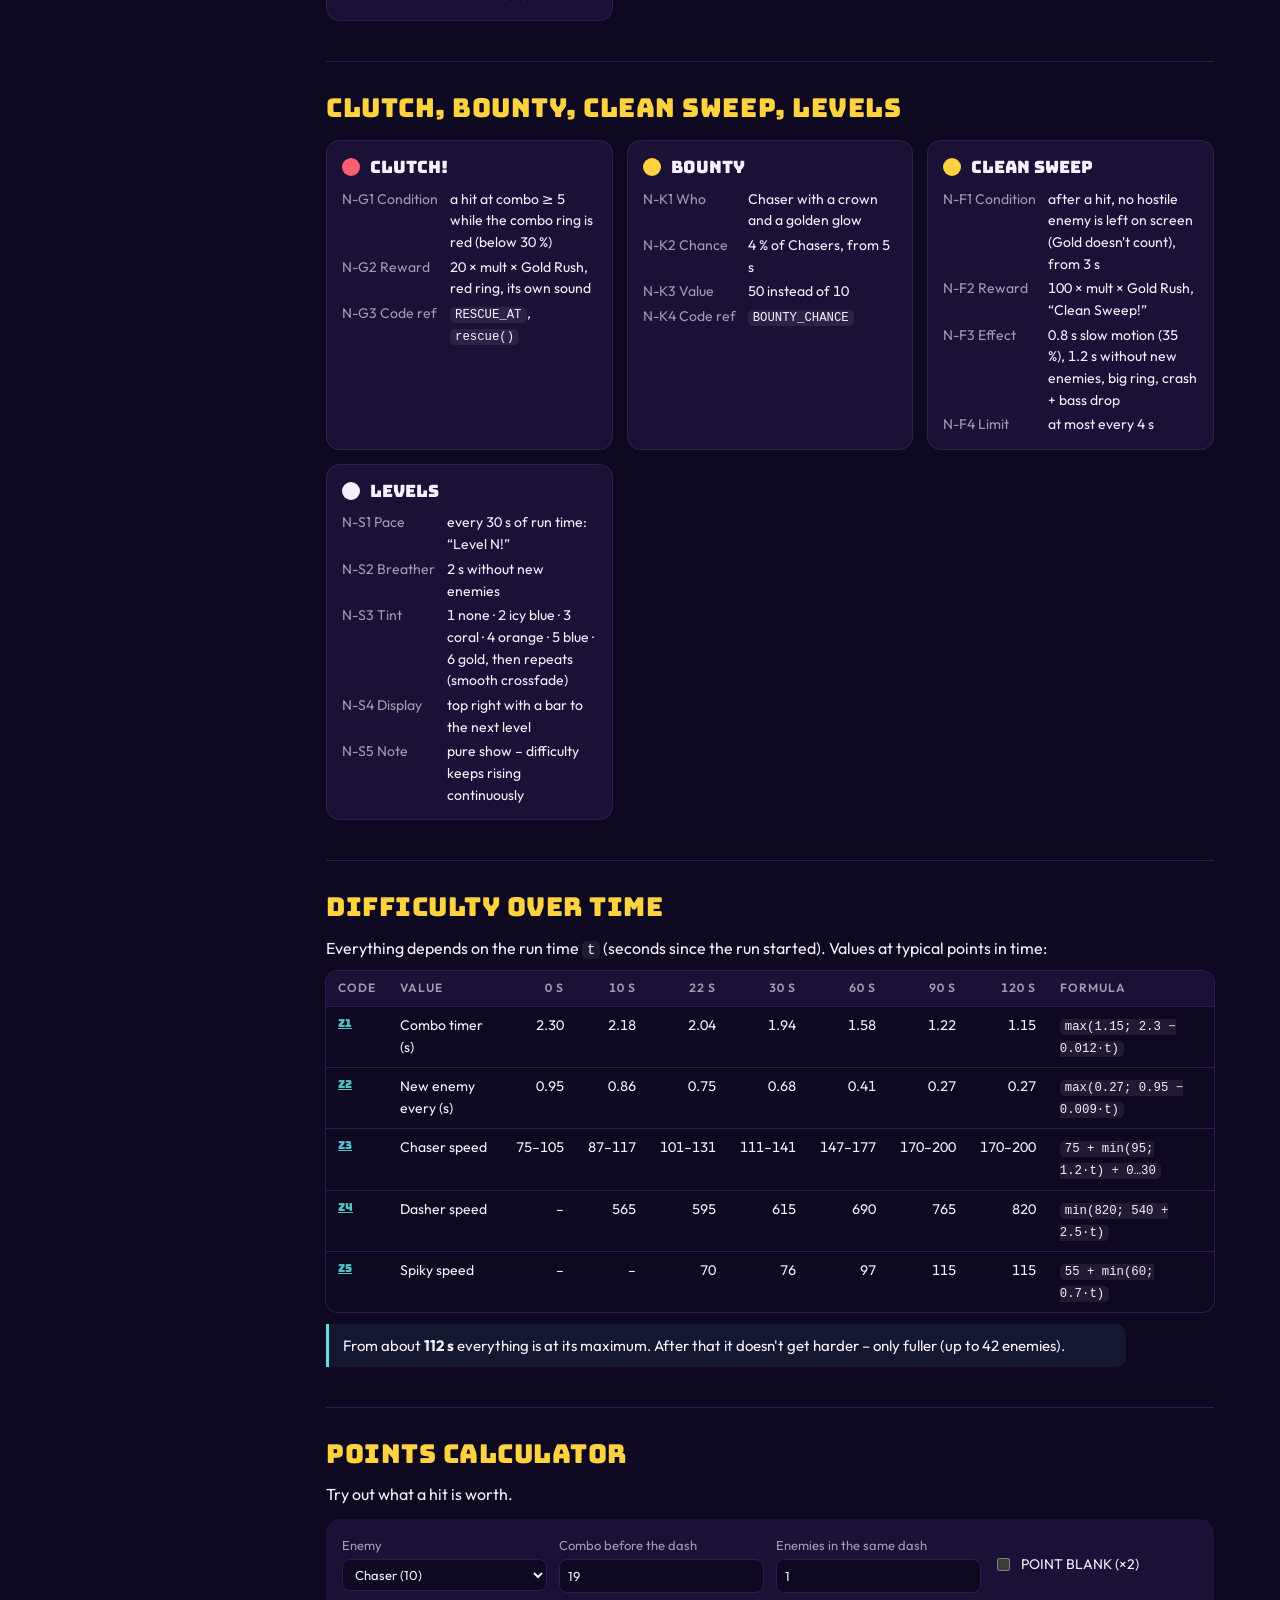
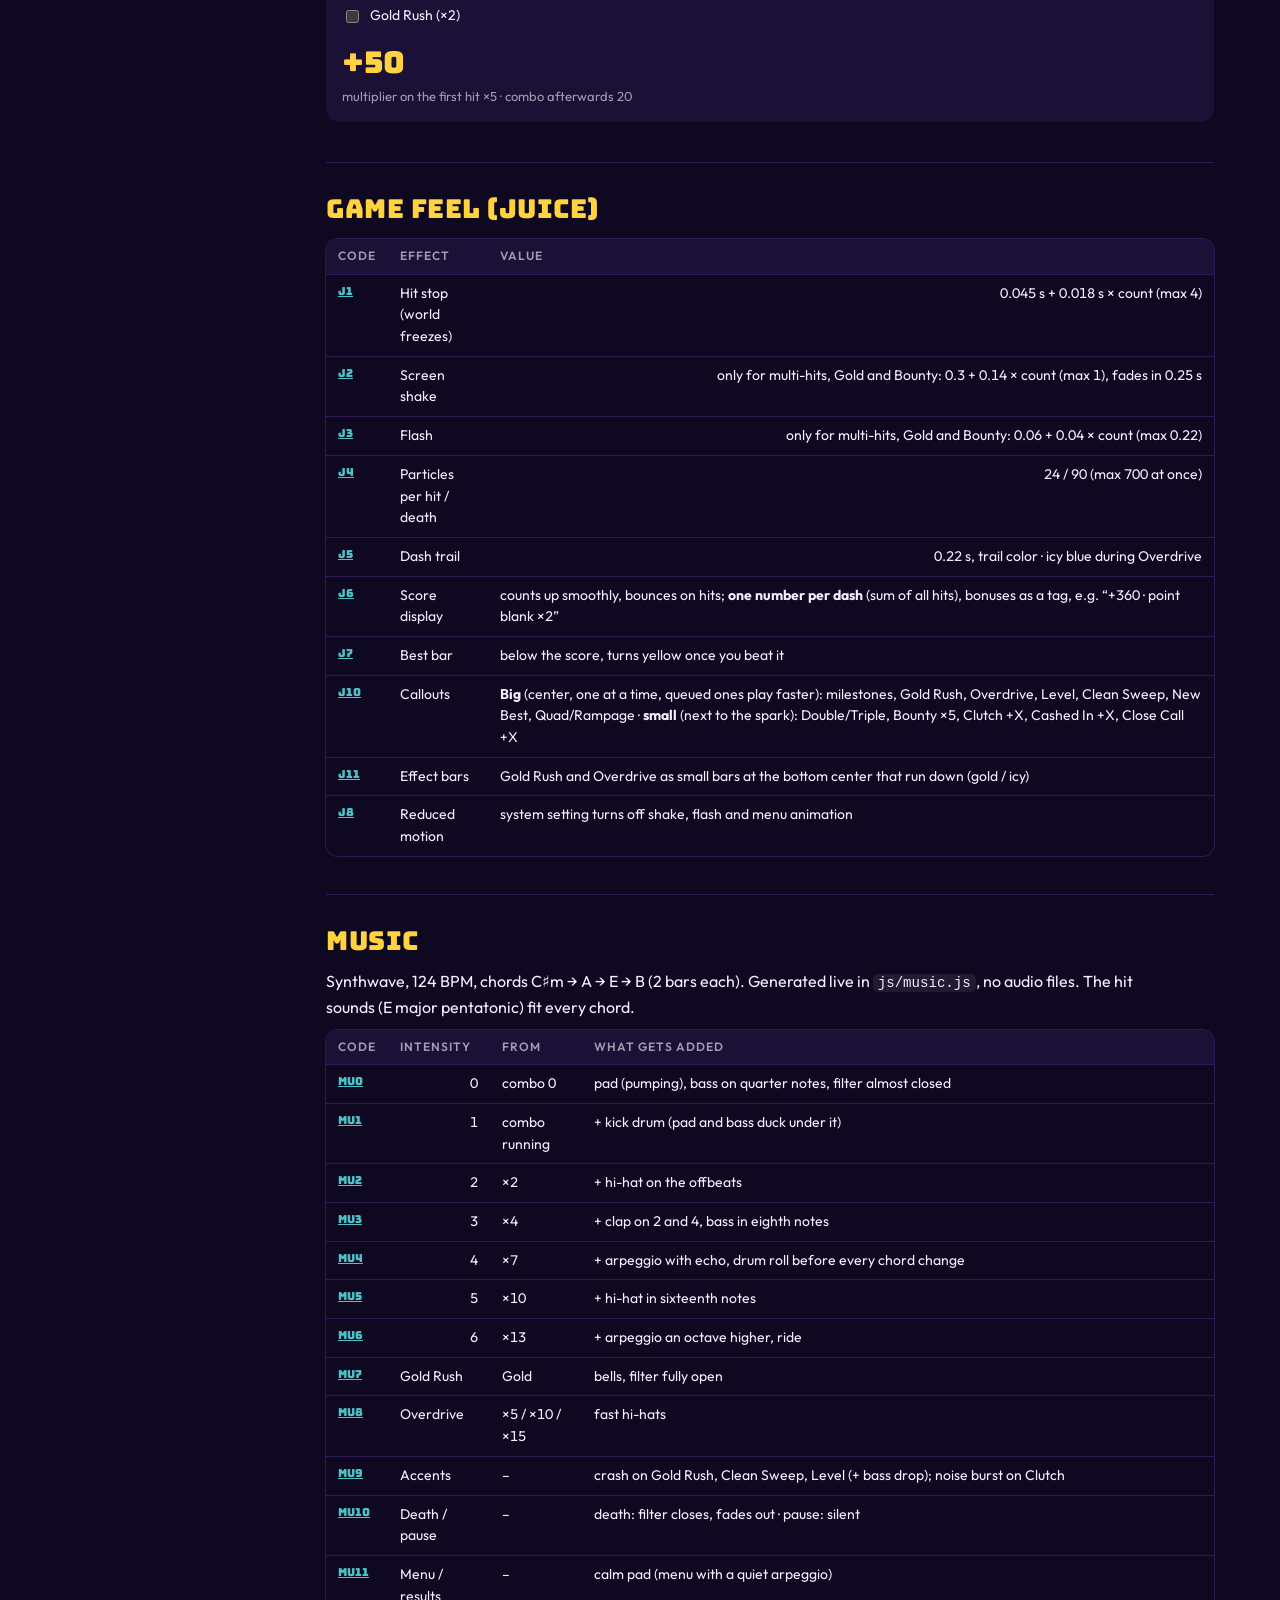
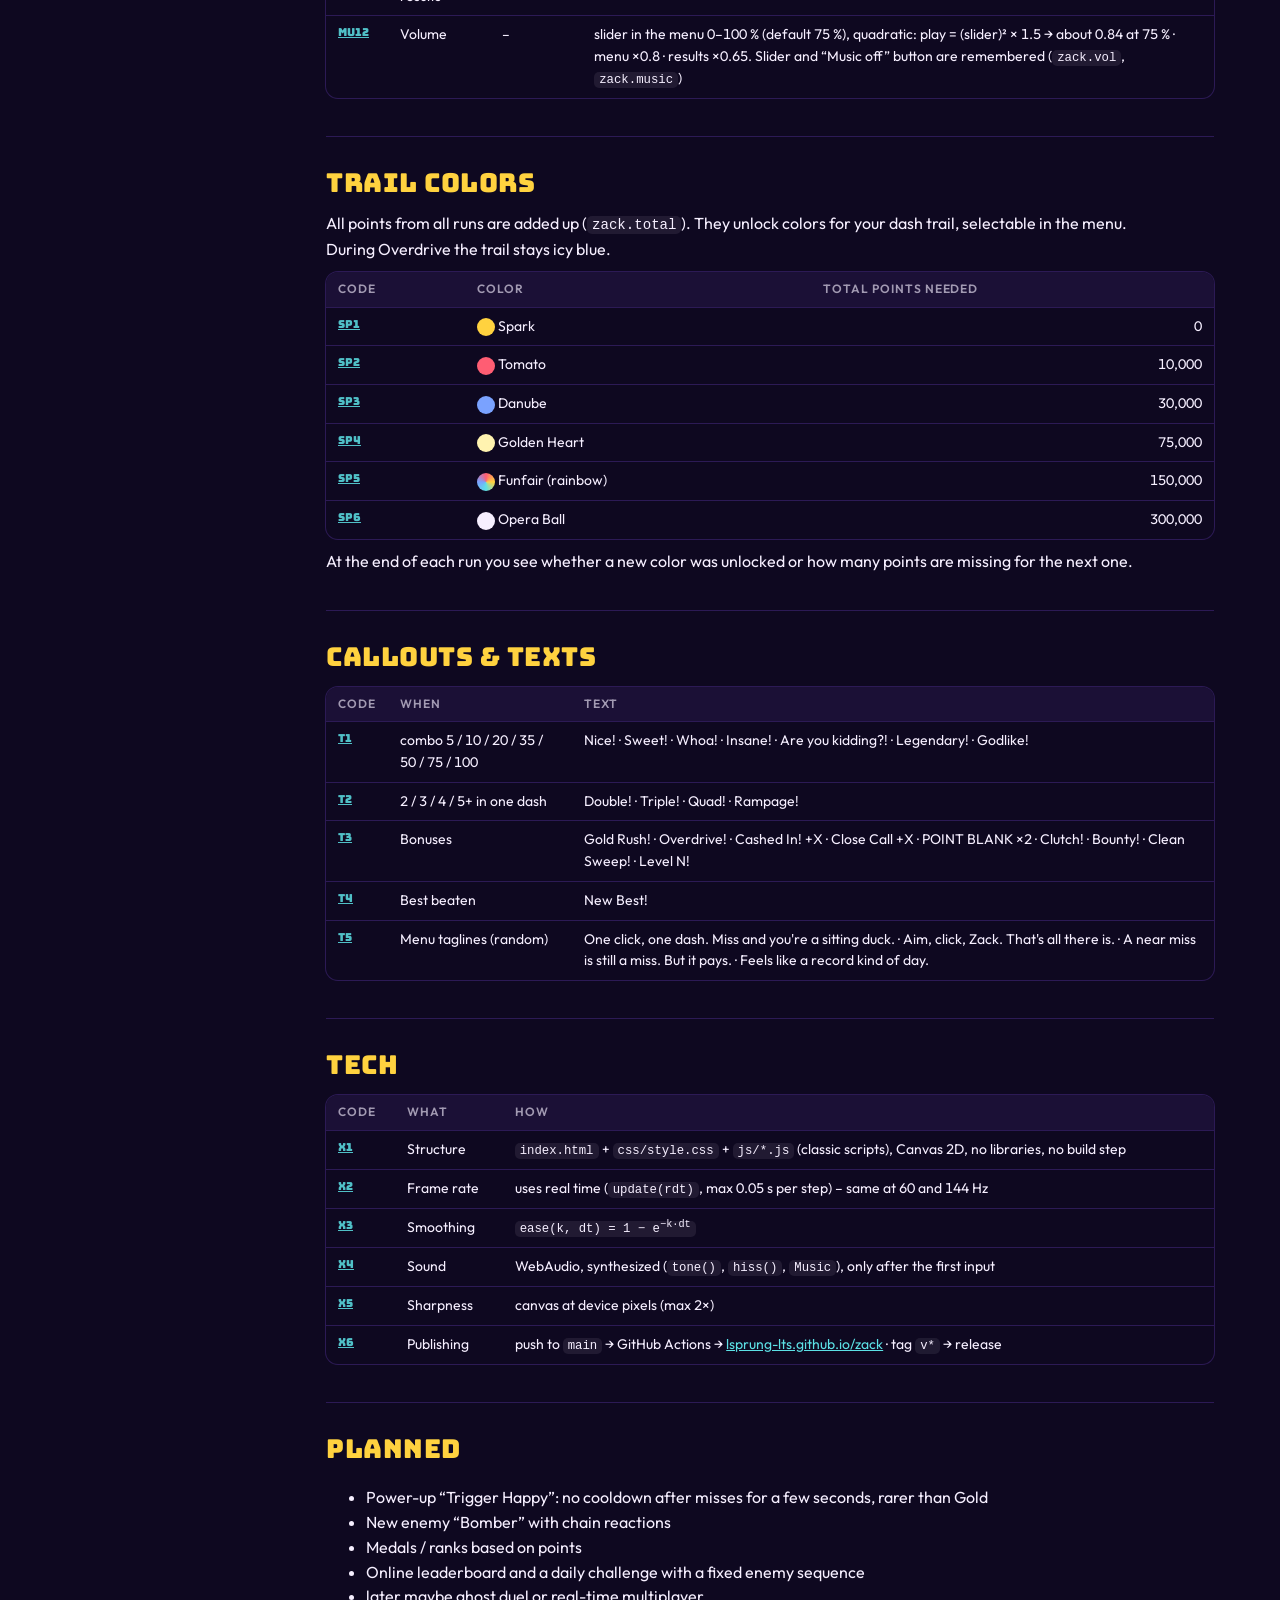
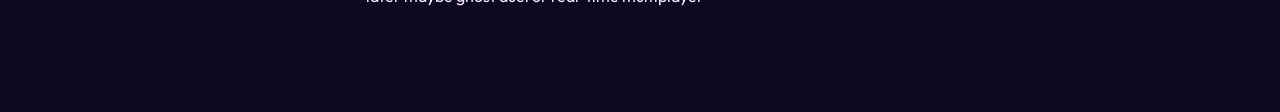
==== commit 1ad45245: "Ergebnis: Aim statt Accuracy, neu Flow - Aim: Trefferquote nur für Sprünge, bei denen ein Gegner in " ====
--- a/docs/wiki.html
+++ b/docs/wiki.html
@@ -149,7 +149,7 @@
       <tr id="A3"><td class="k"><a href="#A3">A3</a></td><td>Death</td><td>0.75 s slow motion (world at 12 %), then results</td></tr>
       <tr id="A4"><td class="k"><a href="#A4">A4</a></td><td>Lock after results</td><td class="num">0.35 s (no accidental restart)</td></tr>
       <tr id="A5"><td class="k"><a href="#A5">A5</a></td><td>Results title</td><td>“New Best!” · “So close!” (≥ 80 % of best) · otherwise cause of death</td></tr>
-      <tr id="A6"><td class="k"><a href="#A6">A6</a></td><td>Results stats</td><td>best combo, kills, accuracy (hitting dashes / all dashes), time</td></tr>
+      <tr id="A6"><td class="k"><a href="#A6">A6</a></td><td>Results stats</td><td>best combo, kills, <b>Aim</b> (hit rate only for dashes where an enemy was within dash range – repositioning dashes into empty space don't count), <b>Flow</b> (share of the run your combo was alive), time</td></tr>
       <tr id="A7"><td class="k"><a href="#A7">A7</a></td><td>Causes of death</td><td>Caught (Chaser) · Flattened (Dasher) · Skewered (Spiky)</td></tr>
       <tr id="A8"><td class="k"><a href="#A8">A8</a></td><td>Menu background</td><td>up to 7 Chasers roam freely</td></tr>
     </tbody>
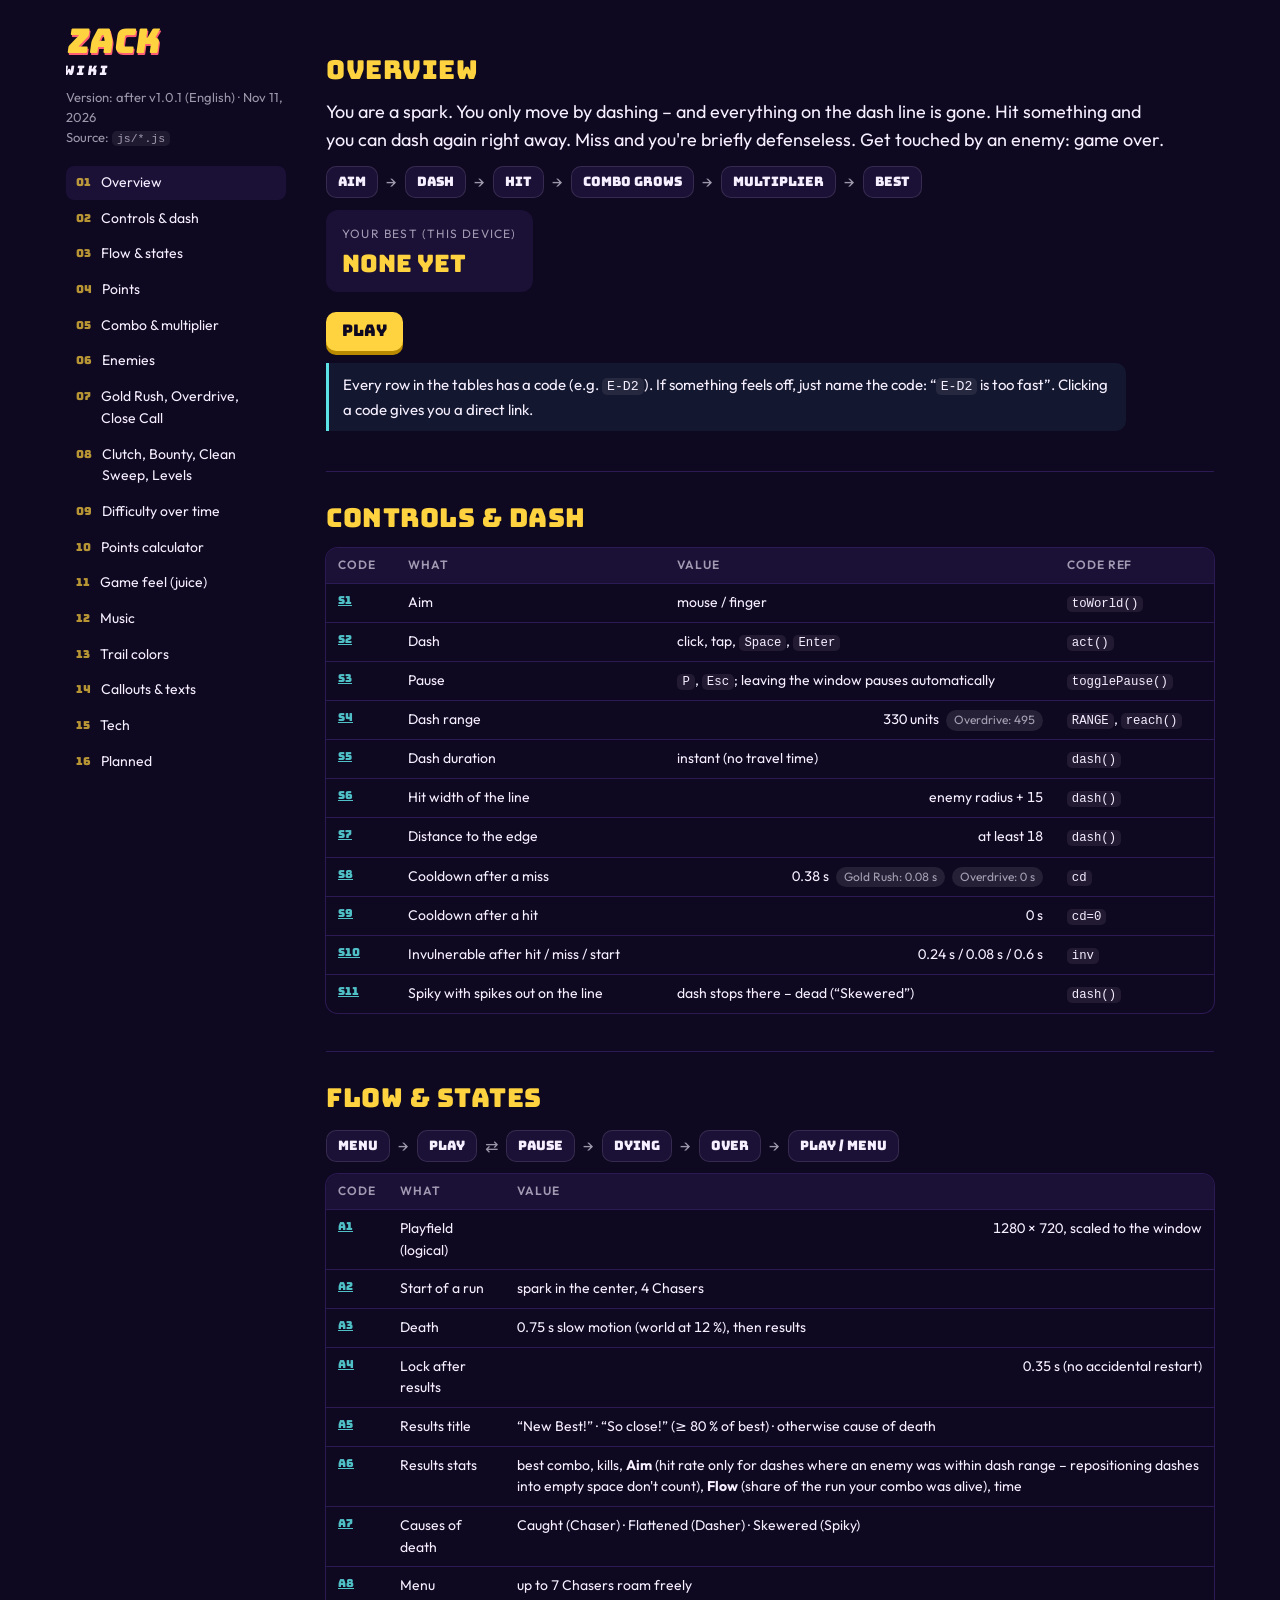
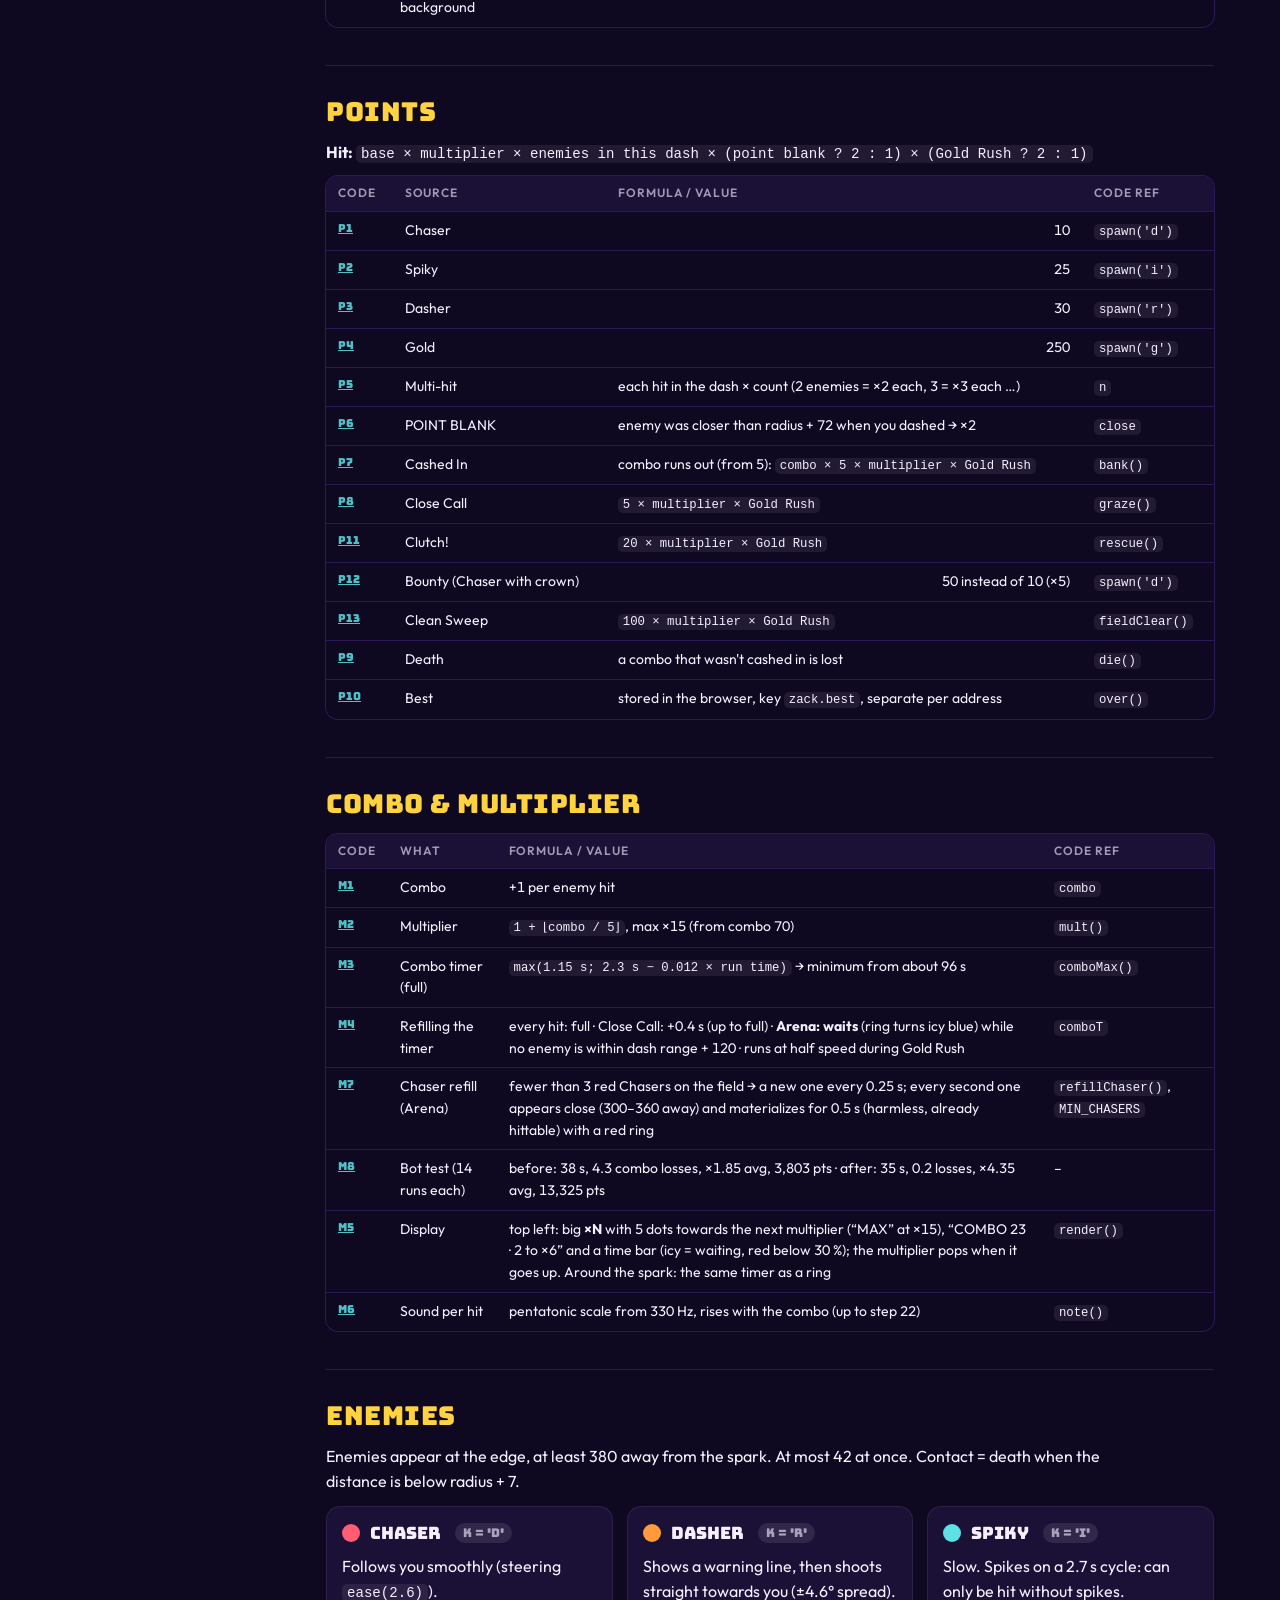
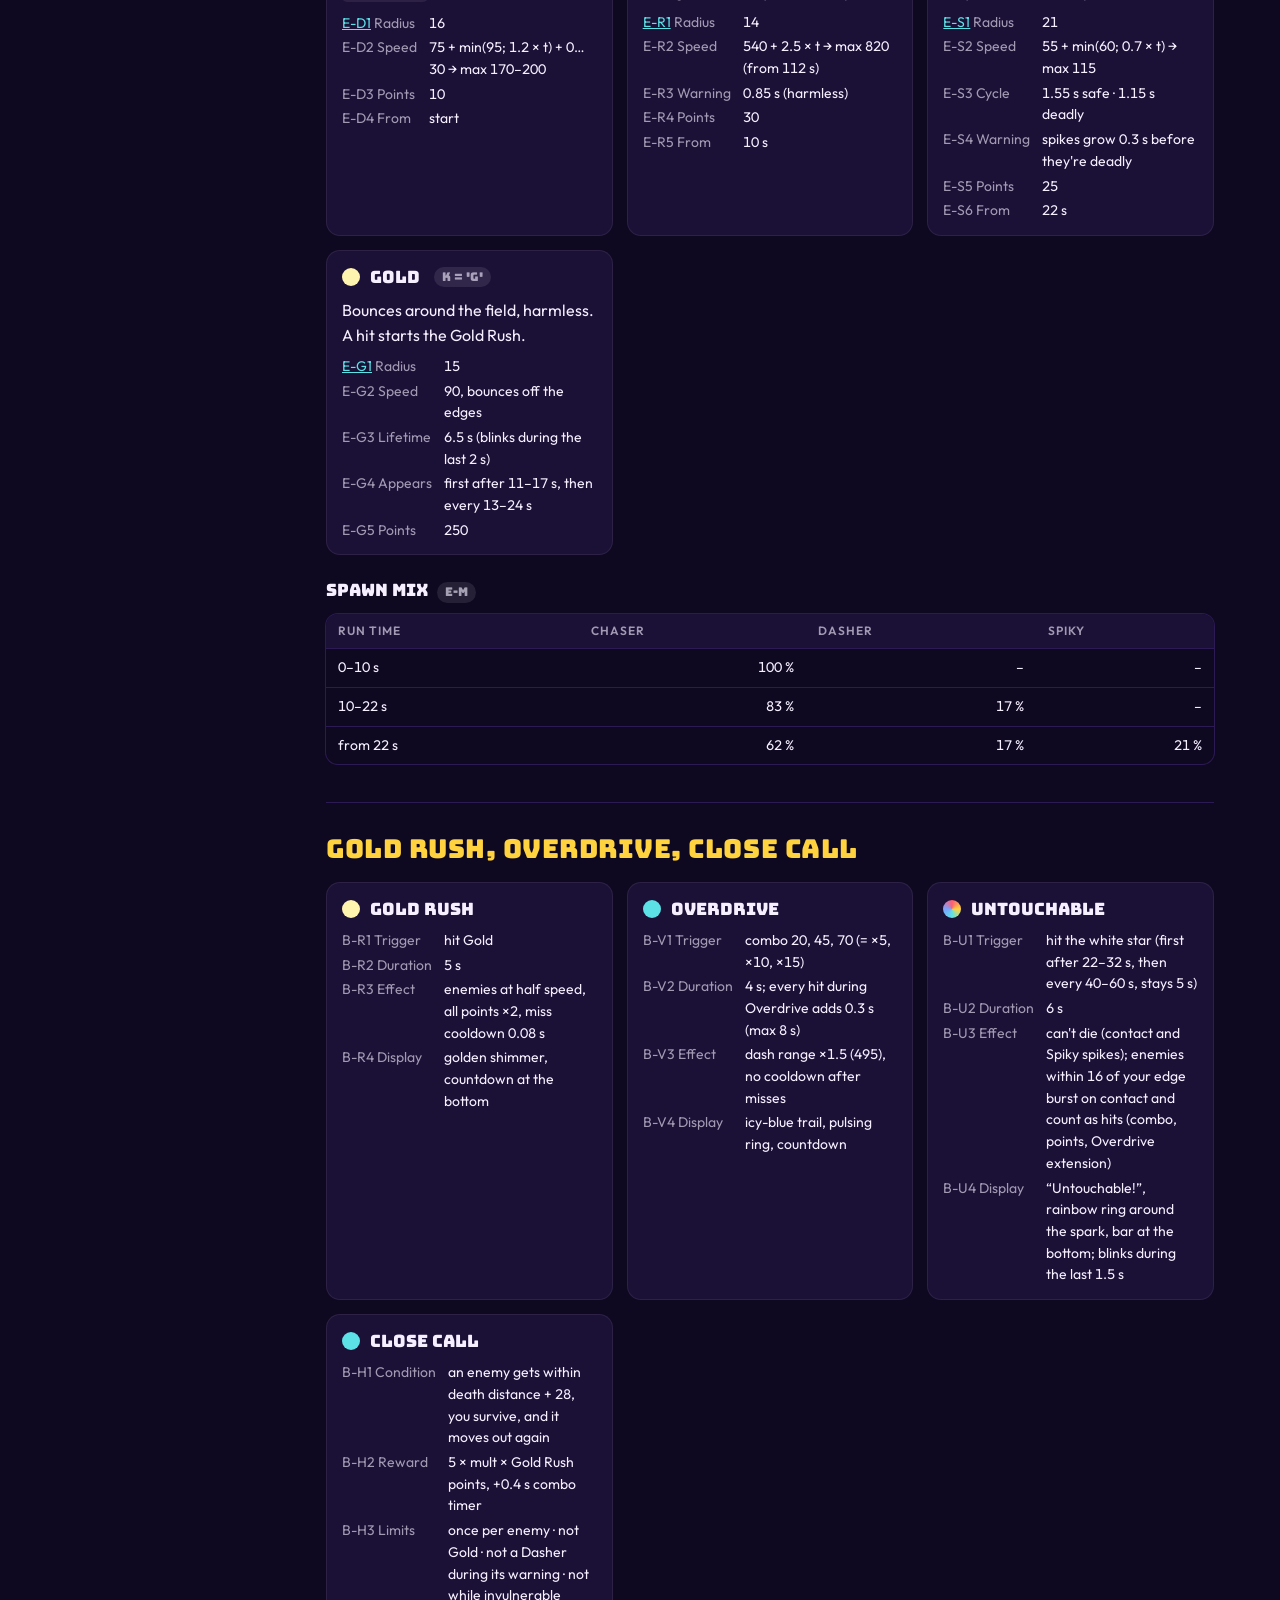
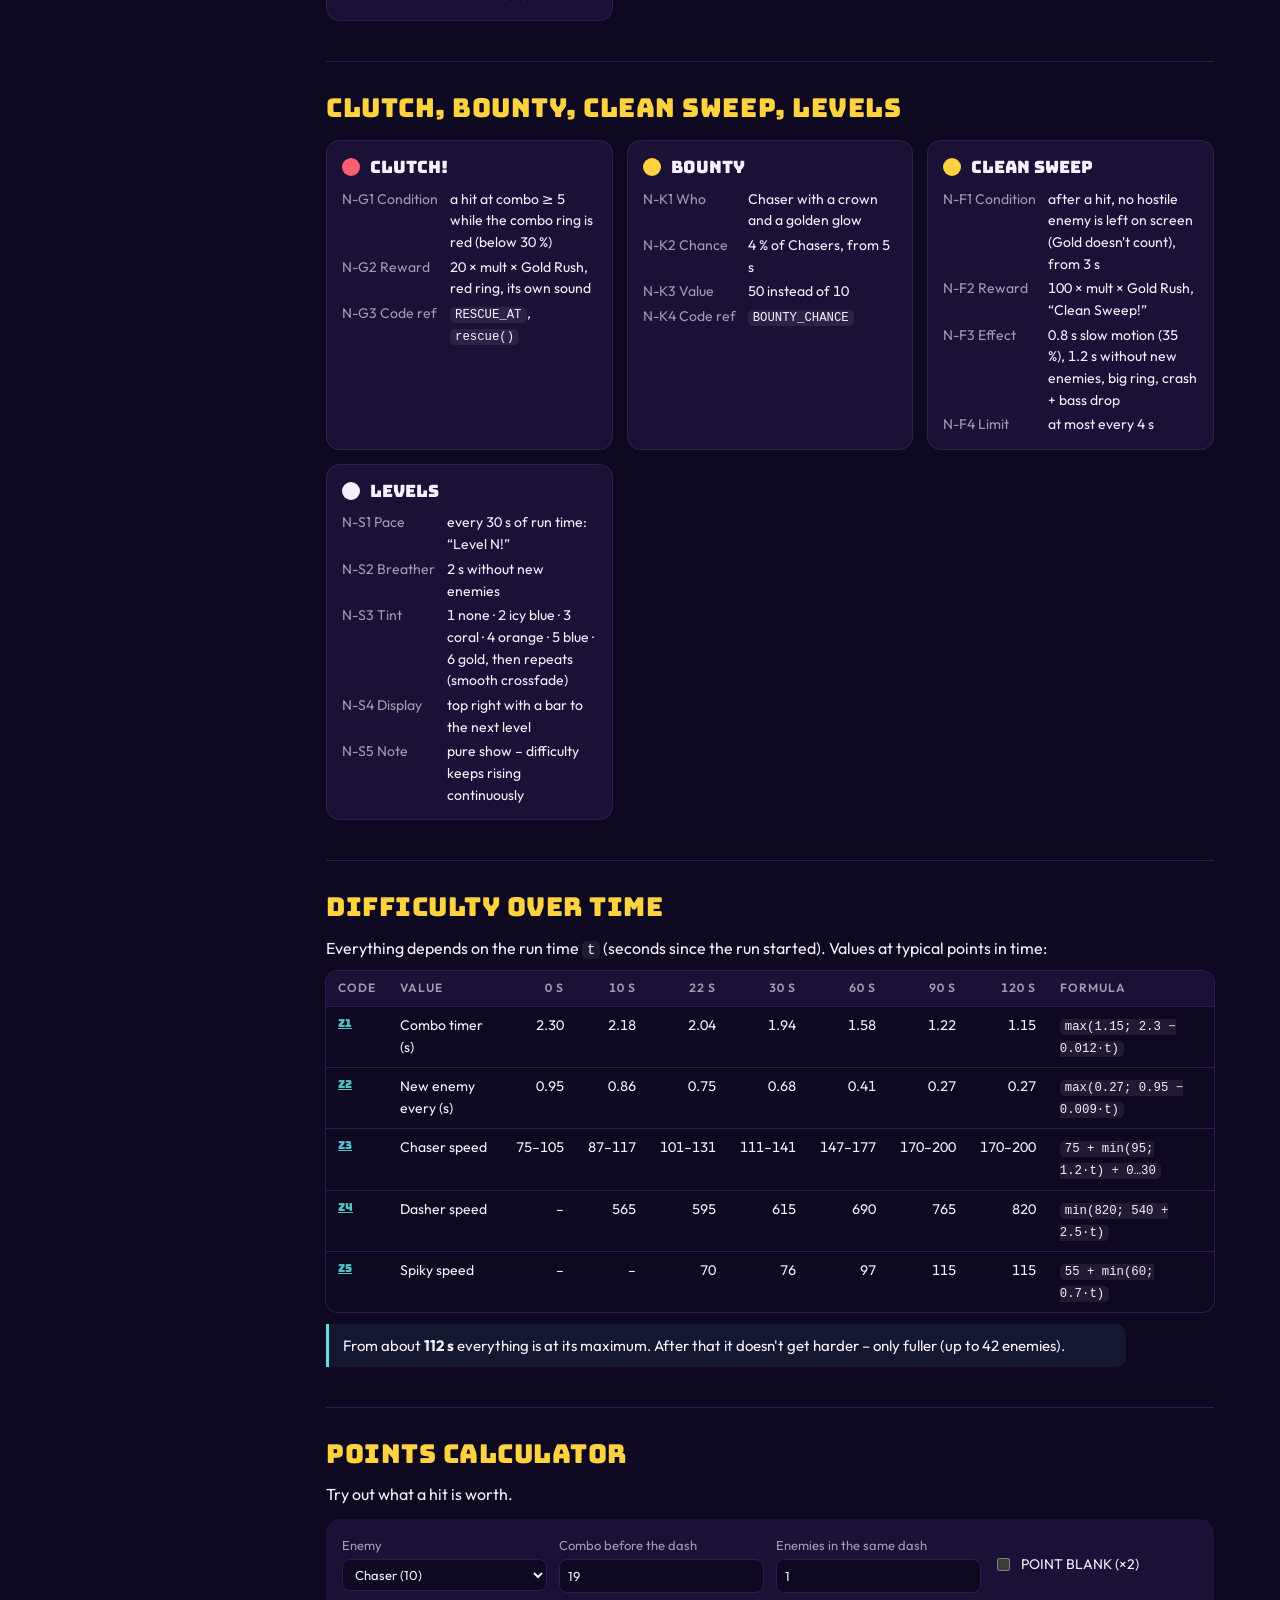
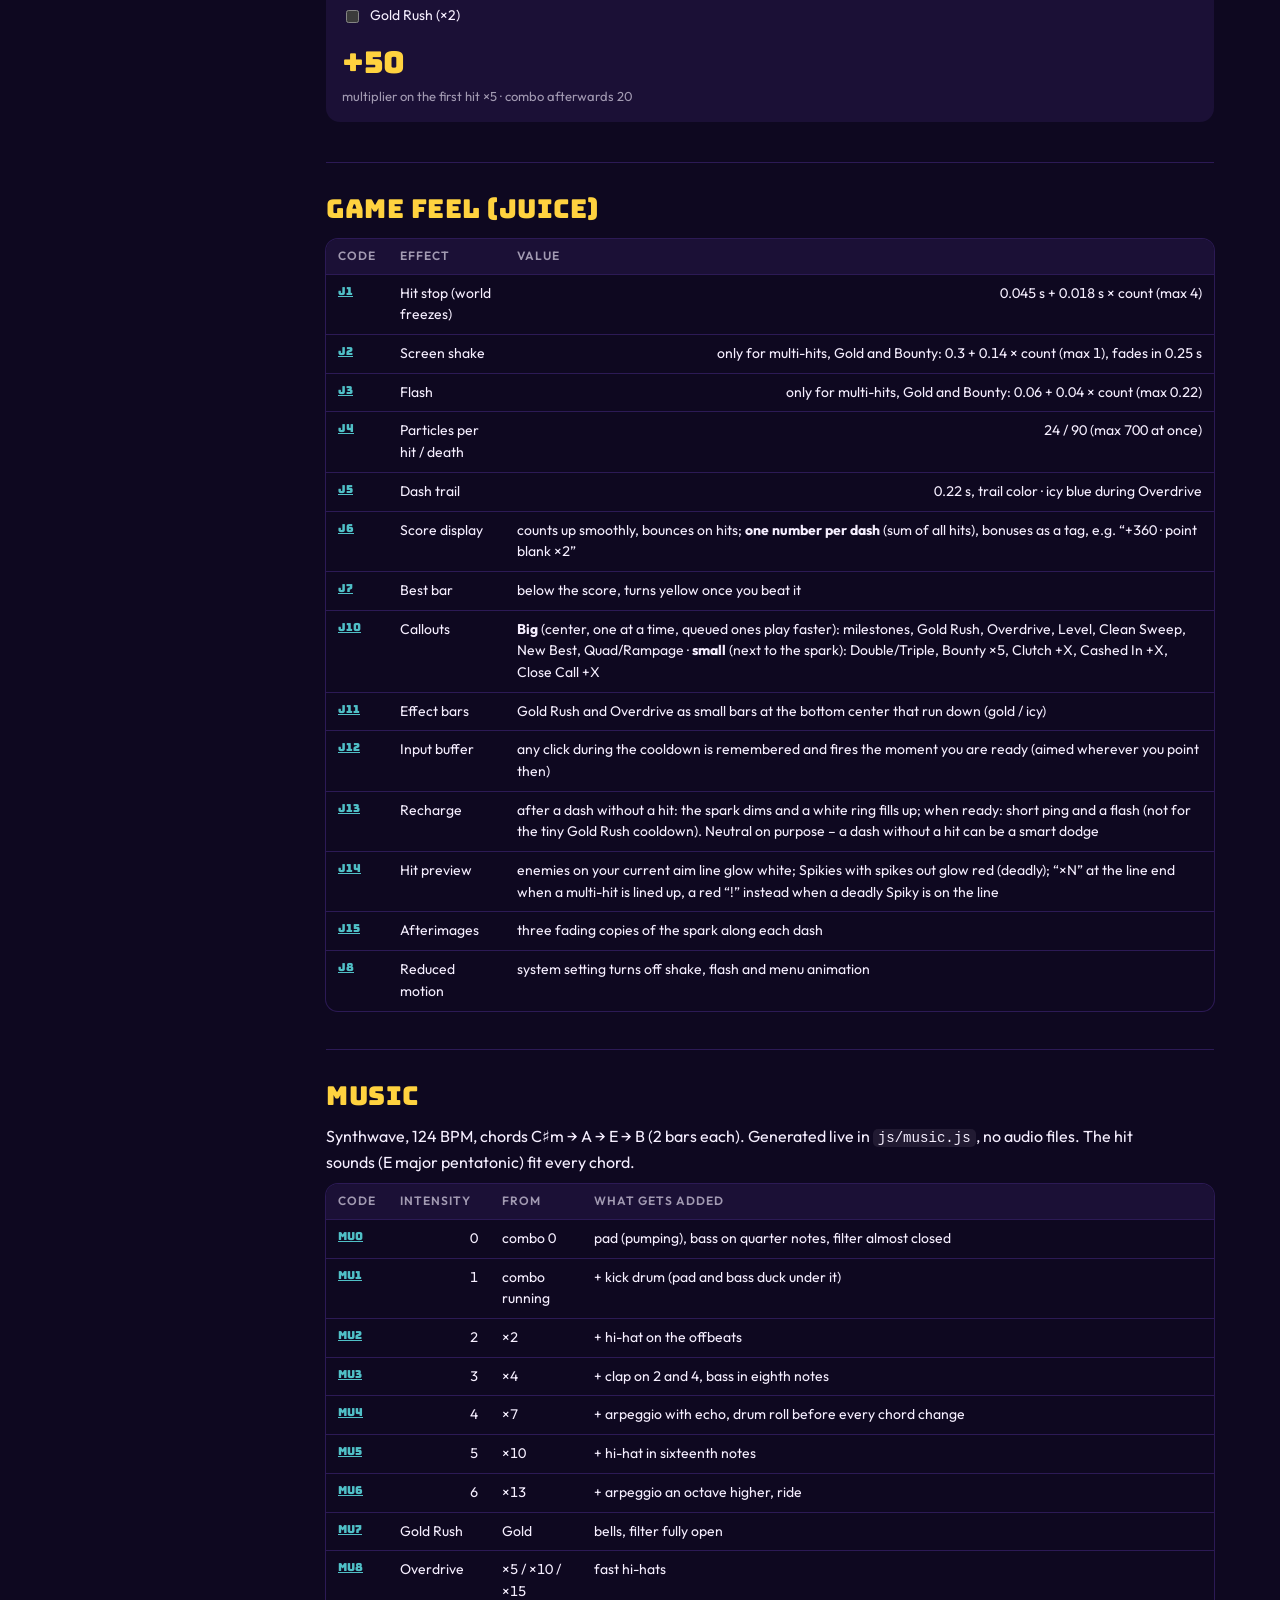
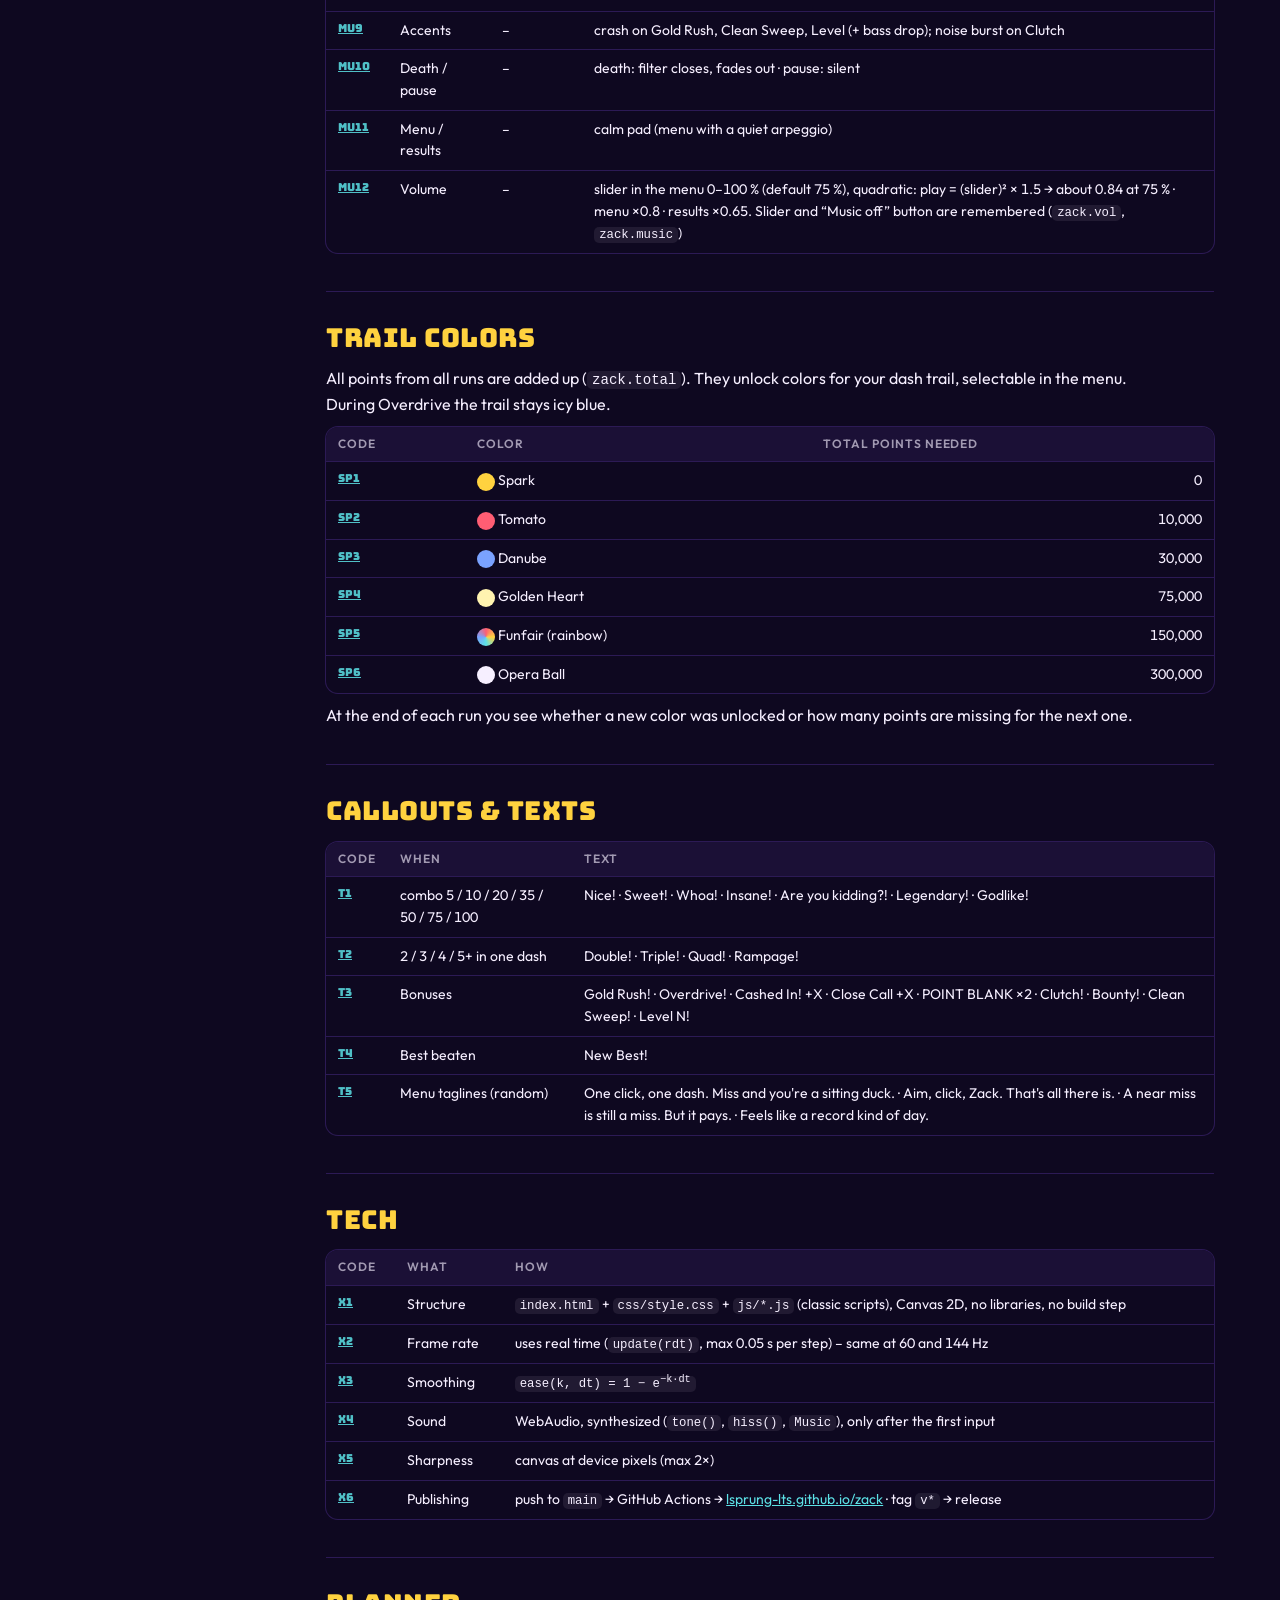
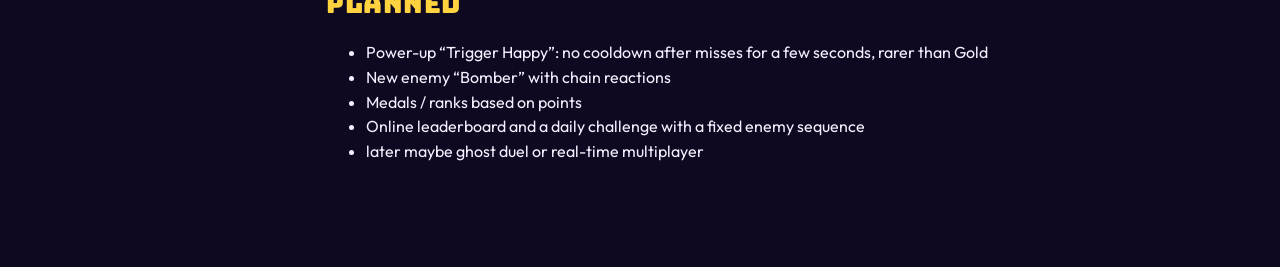
==== commit b791866b: "Spielgefühl: Eingabe-Puffer, Aufladen sichtbar, Treffer-Vorschau, Nachbilder - Klick während der Pau" ====
--- a/docs/wiki.html
+++ b/docs/wiki.html
@@ -384,6 +384,10 @@
       <tr id="J7"><td class="k"><a href="#J7">J7</a></td><td>Best bar</td><td>below the score, turns yellow once you beat it</td></tr>
       <tr id="J10"><td class="k"><a href="#J10">J10</a></td><td>Callouts</td><td><b>Big</b> (center, one at a time, queued ones play faster): milestones, Gold Rush, Overdrive, Level, Clean Sweep, New Best, Quad/Rampage · <b>small</b> (next to the spark): Double/Triple, Bounty ×5, Clutch +X, Cashed In +X, Close Call +X</td></tr>
       <tr id="J11"><td class="k"><a href="#J11">J11</a></td><td>Effect bars</td><td>Gold Rush and Overdrive as small bars at the bottom center that run down (gold / icy)</td></tr>
+      <tr id="J12"><td class="k"><a href="#J12">J12</a></td><td>Input buffer</td><td>any click during the cooldown is remembered and fires the moment you are ready (aimed wherever you point then)</td></tr>
+      <tr id="J13"><td class="k"><a href="#J13">J13</a></td><td>Recharge</td><td>after a dash without a hit: the spark dims and a white ring fills up; when ready: short ping and a flash (not for the tiny Gold Rush cooldown). Neutral on purpose – a dash without a hit can be a smart dodge</td></tr>
+      <tr id="J14"><td class="k"><a href="#J14">J14</a></td><td>Hit preview</td><td>enemies on your current aim line glow white; Spikies with spikes out glow red (deadly); “×N” at the line end when a multi-hit is lined up, a red “!” instead when a deadly Spiky is on the line</td></tr>
+      <tr id="J15"><td class="k"><a href="#J15">J15</a></td><td>Afterimages</td><td>three fading copies of the spark along each dash</td></tr>
       <tr id="J8"><td class="k"><a href="#J8">J8</a></td><td>Reduced motion</td><td>system setting turns off shake, flash and menu animation</td></tr>
     </tbody>
   </table></div>
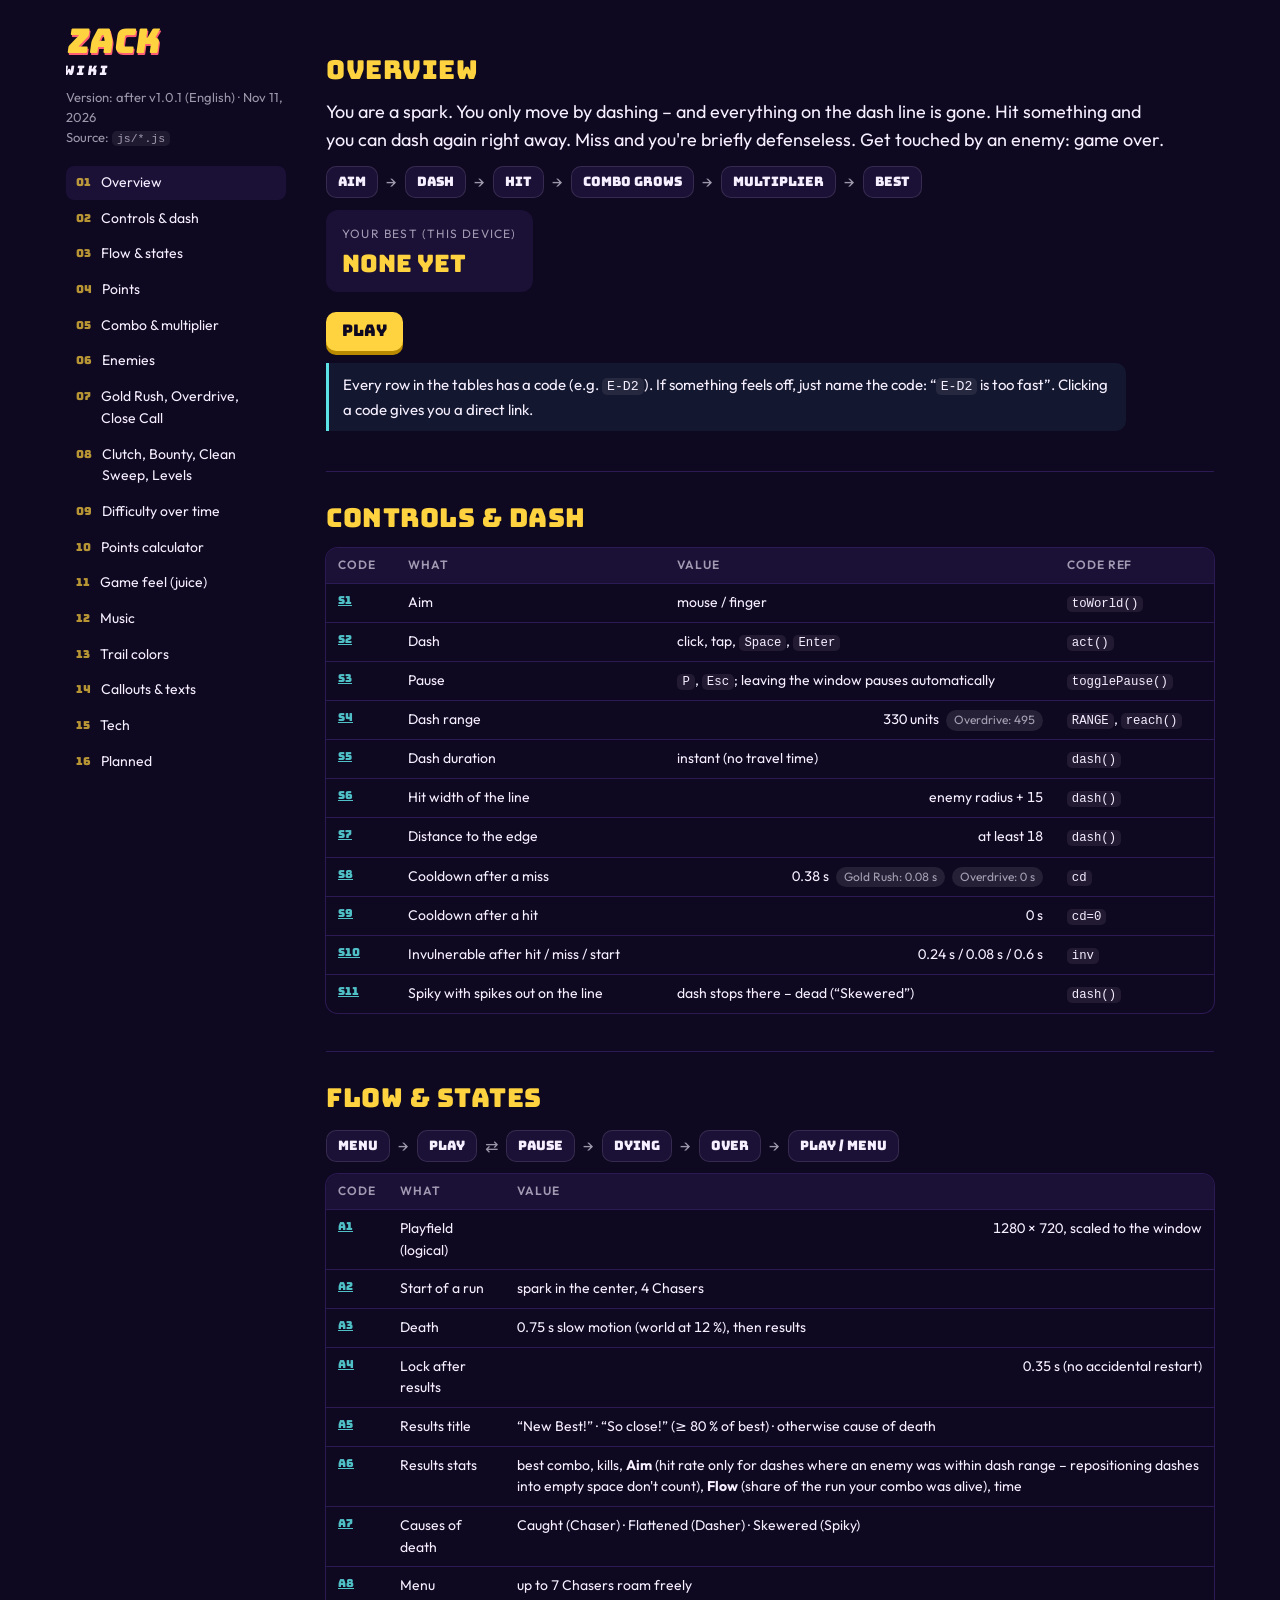
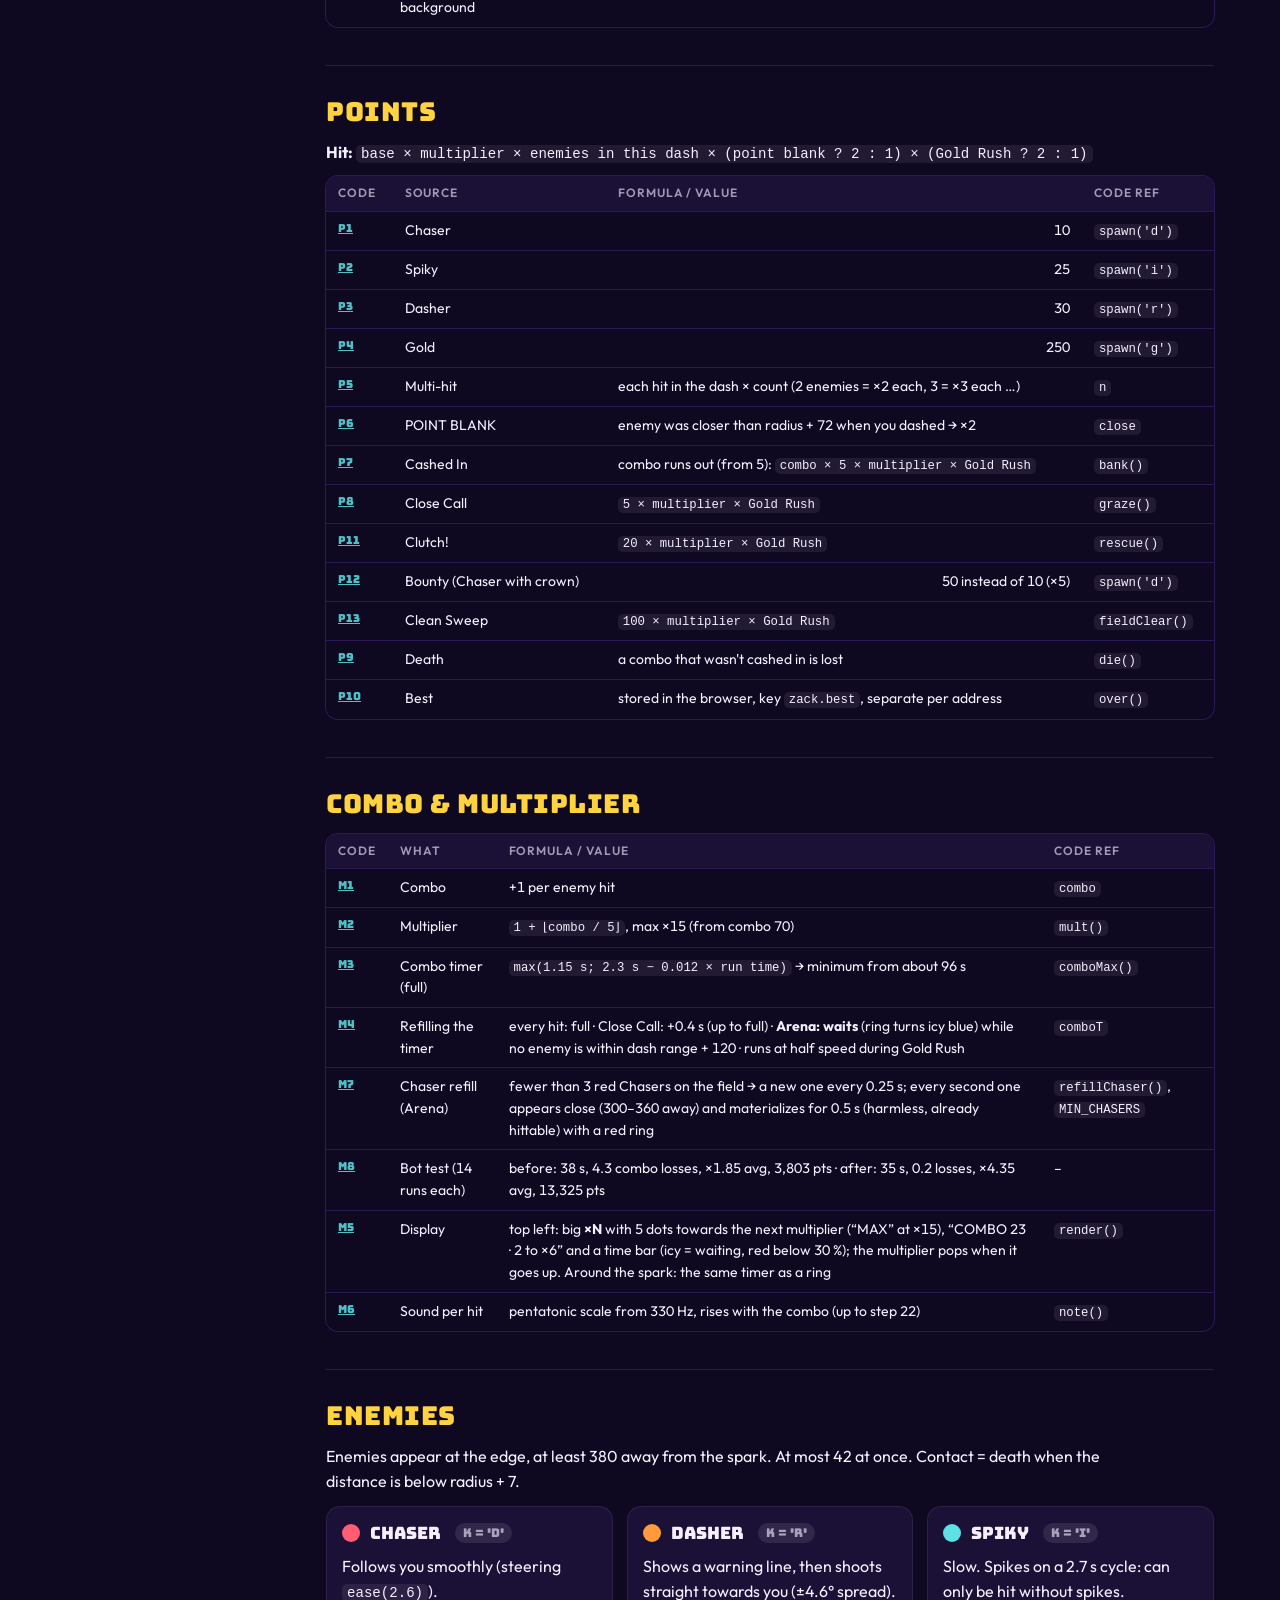
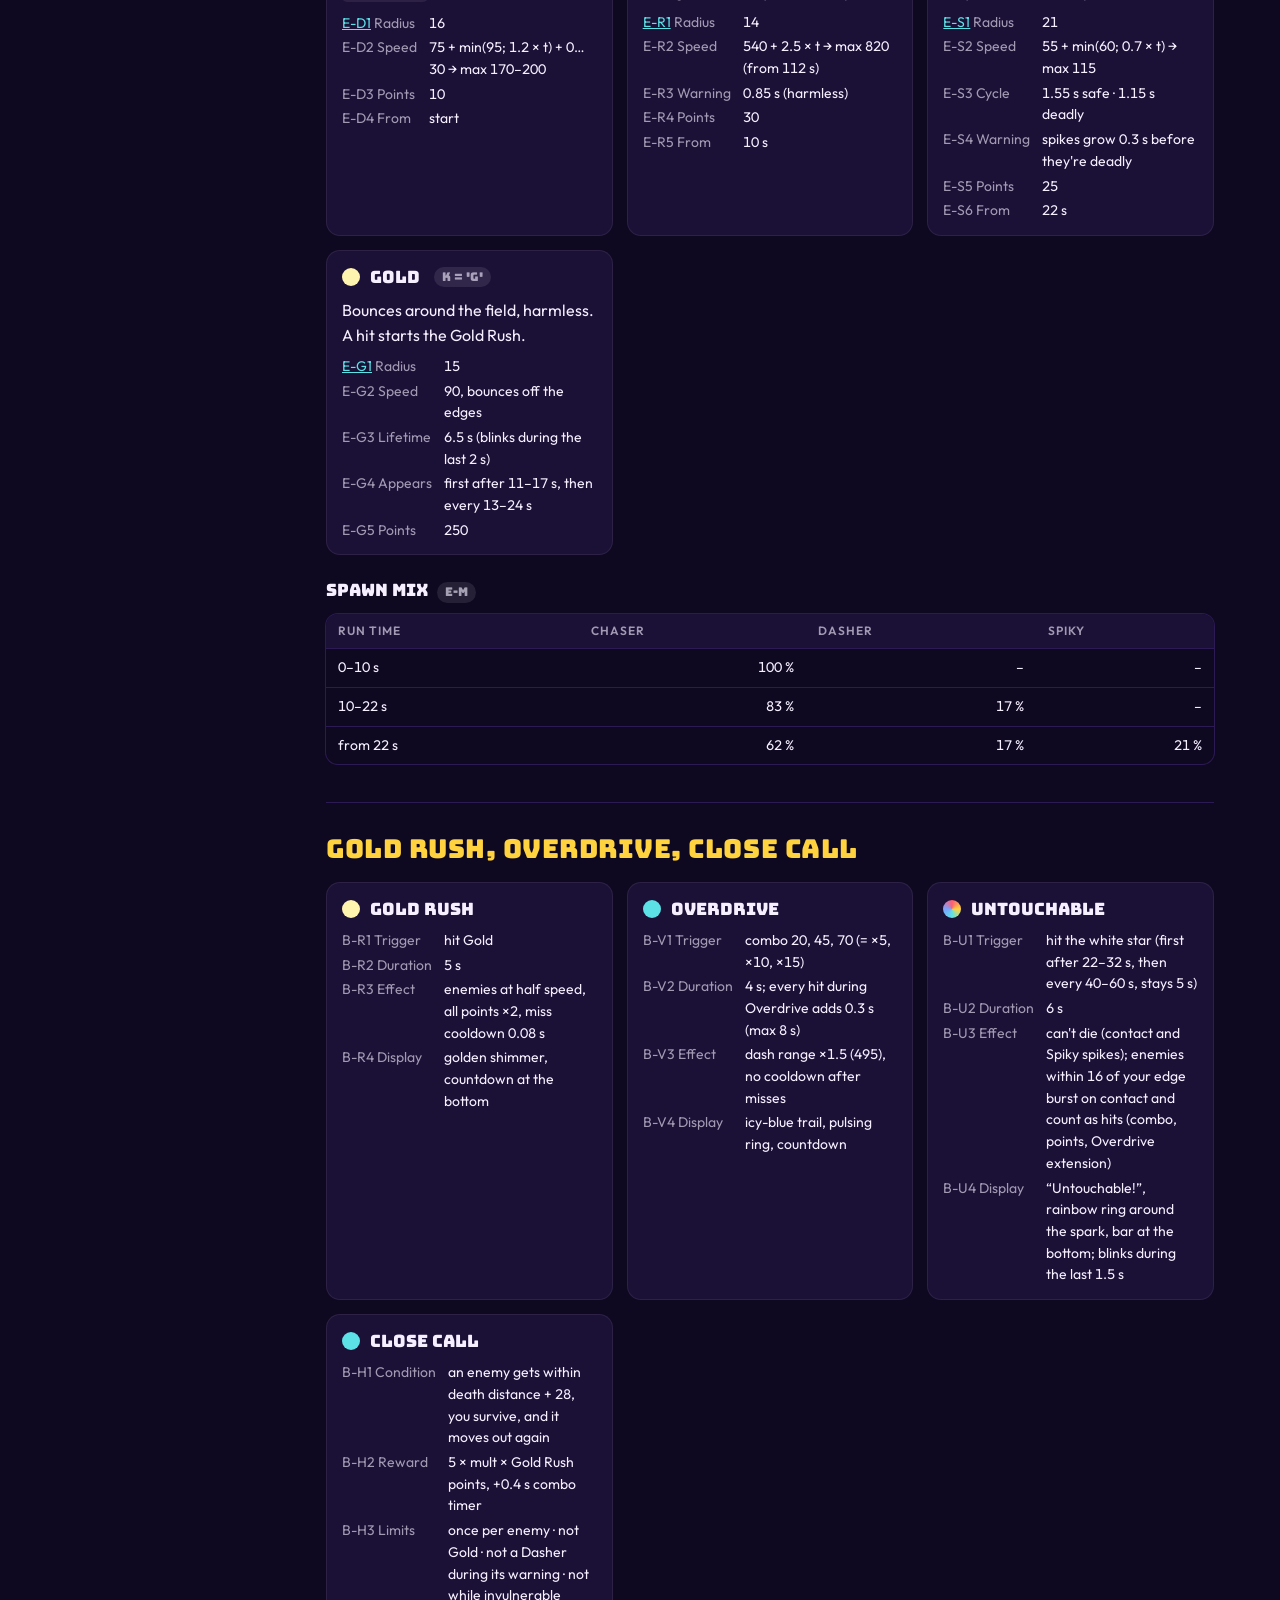
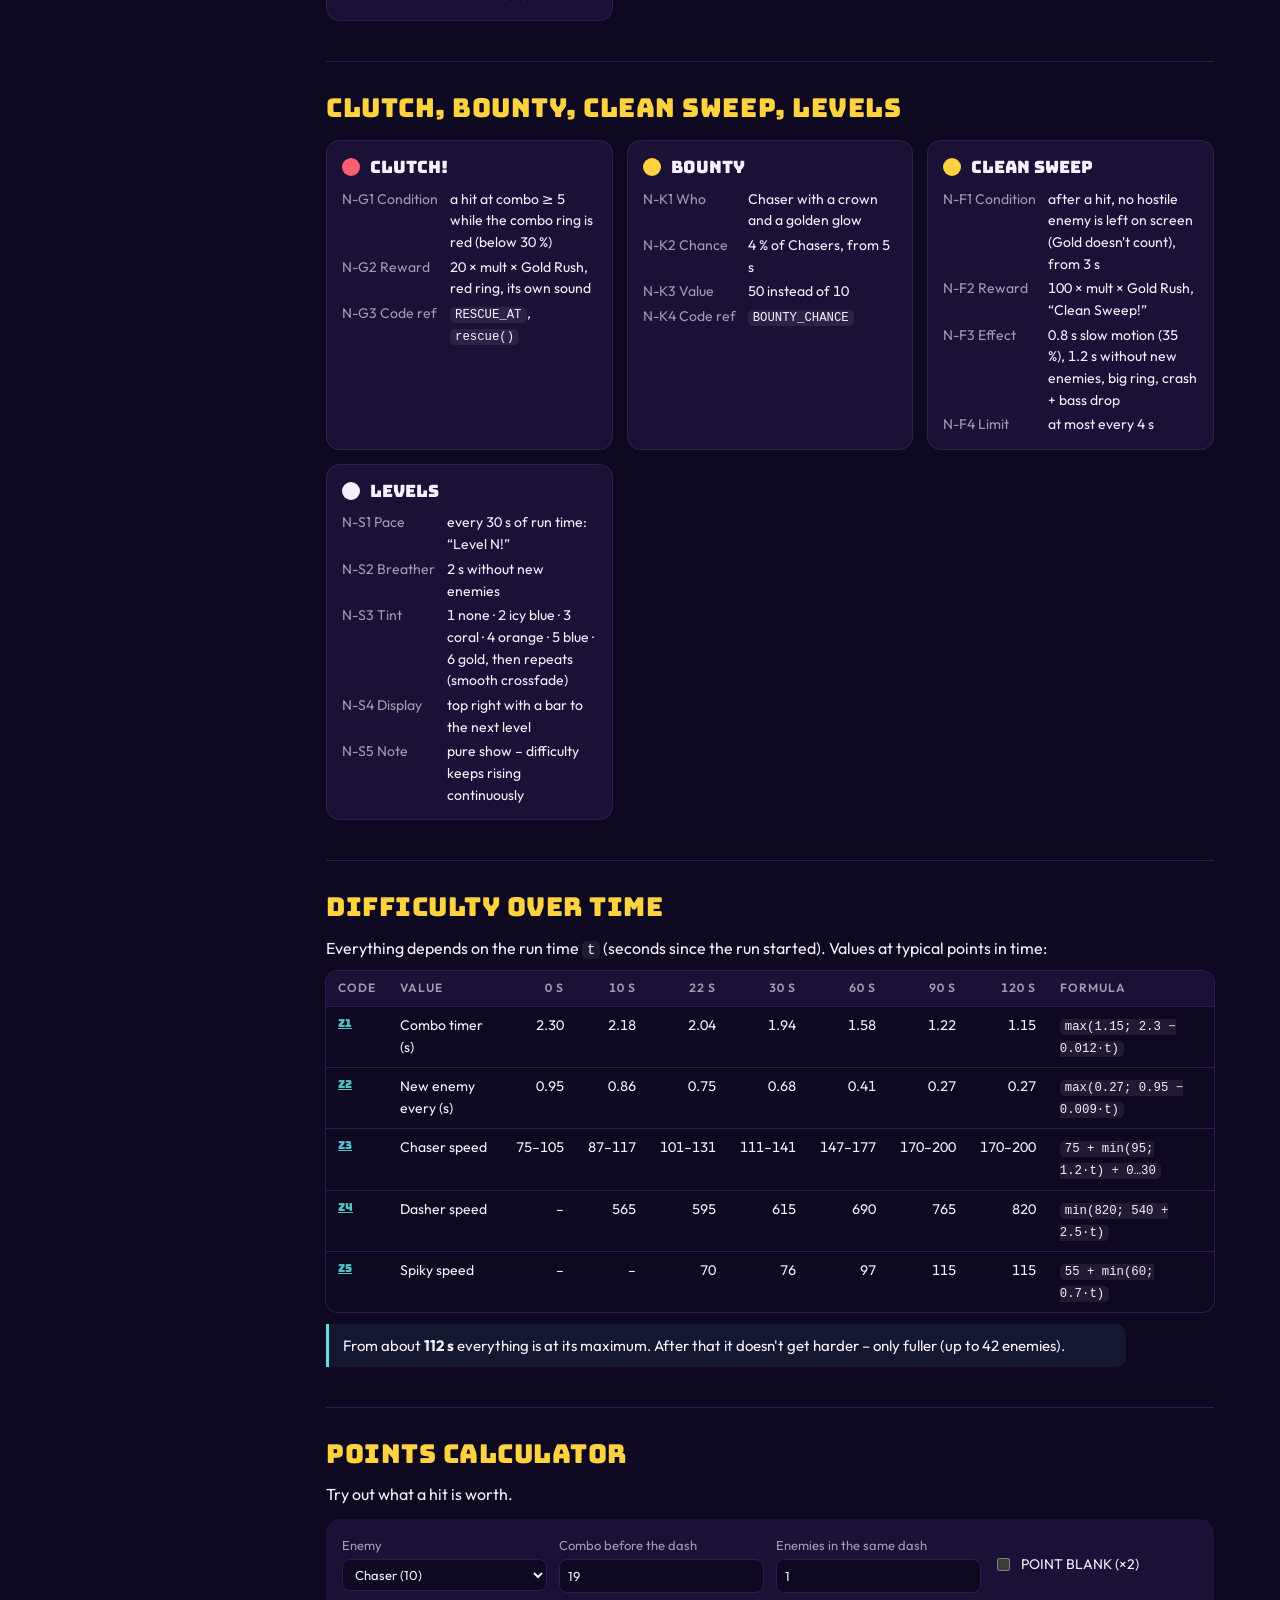
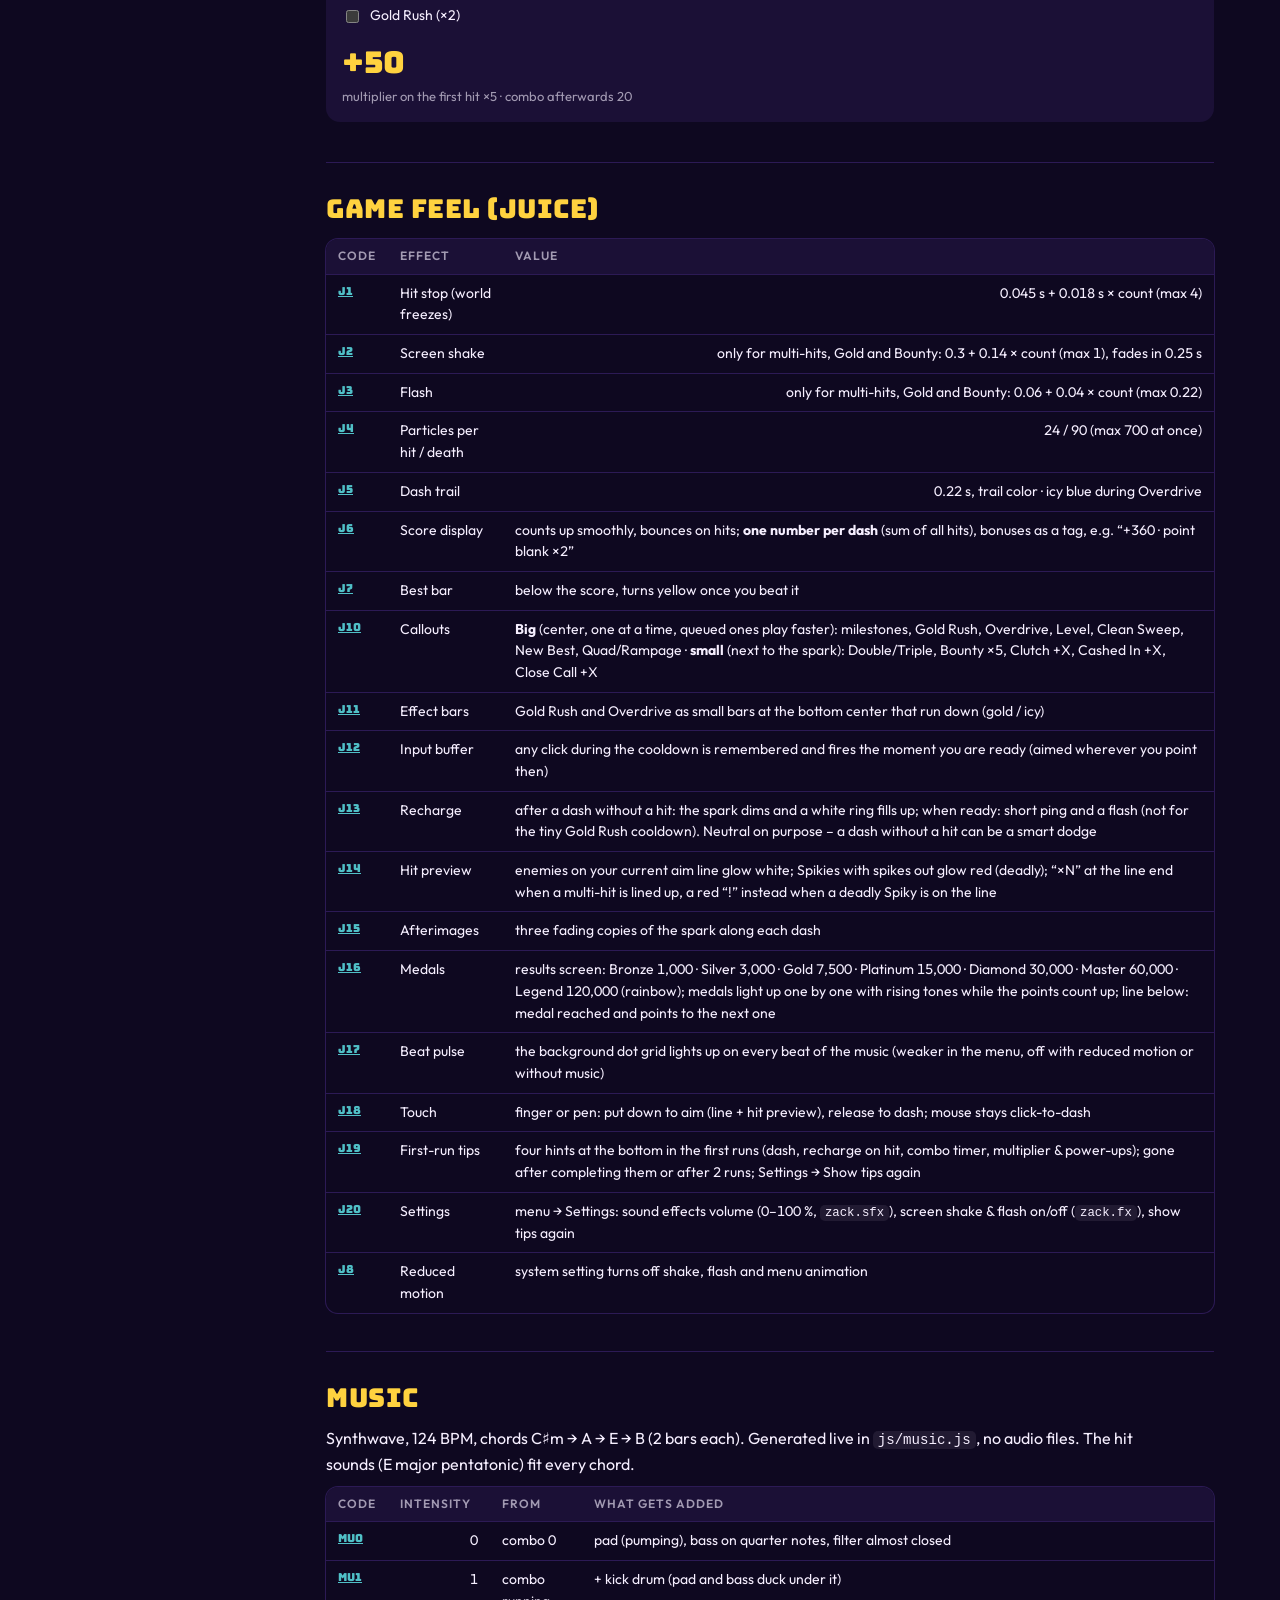
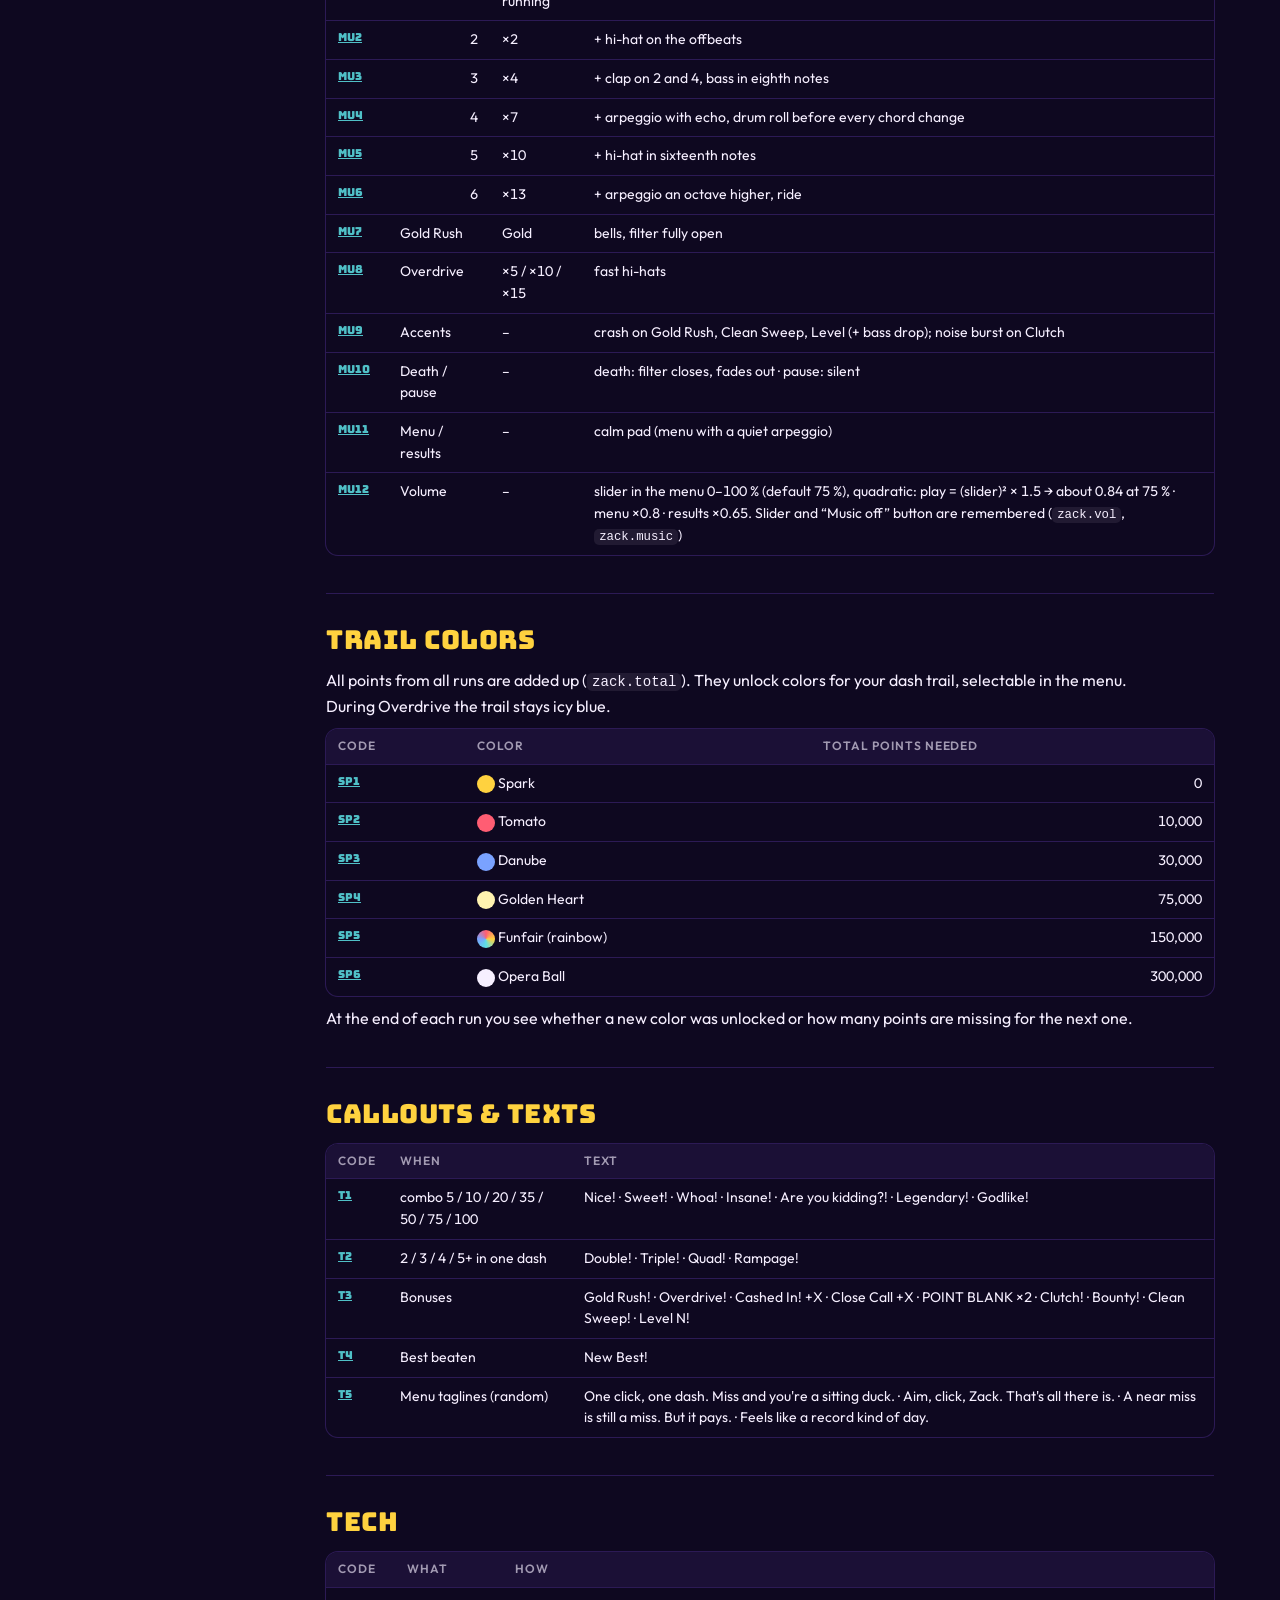
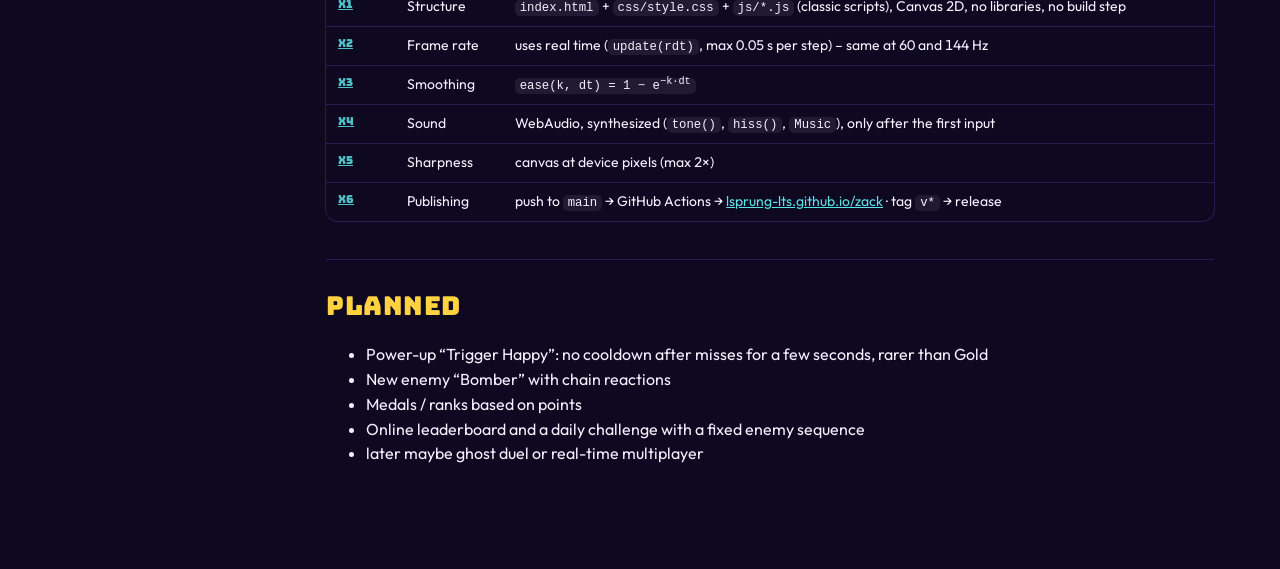
==== commit c11e843d: "Medaillen, Beat-Puls, Zielen am Handy, Hinweise, Einstellungen - Medaillen im Ergebnis: Bronze bis L" ====
--- a/docs/wiki.html
+++ b/docs/wiki.html
@@ -388,6 +388,11 @@
       <tr id="J13"><td class="k"><a href="#J13">J13</a></td><td>Recharge</td><td>after a dash without a hit: the spark dims and a white ring fills up; when ready: short ping and a flash (not for the tiny Gold Rush cooldown). Neutral on purpose – a dash without a hit can be a smart dodge</td></tr>
       <tr id="J14"><td class="k"><a href="#J14">J14</a></td><td>Hit preview</td><td>enemies on your current aim line glow white; Spikies with spikes out glow red (deadly); “×N” at the line end when a multi-hit is lined up, a red “!” instead when a deadly Spiky is on the line</td></tr>
       <tr id="J15"><td class="k"><a href="#J15">J15</a></td><td>Afterimages</td><td>three fading copies of the spark along each dash</td></tr>
+      <tr id="J16"><td class="k"><a href="#J16">J16</a></td><td>Medals</td><td>results screen: Bronze 1,000 · Silver 3,000 · Gold 7,500 · Platinum 15,000 · Diamond 30,000 · Master 60,000 · Legend 120,000 (rainbow); medals light up one by one with rising tones while the points count up; line below: medal reached and points to the next one</td></tr>
+      <tr id="J17"><td class="k"><a href="#J17">J17</a></td><td>Beat pulse</td><td>the background dot grid lights up on every beat of the music (weaker in the menu, off with reduced motion or without music)</td></tr>
+      <tr id="J18"><td class="k"><a href="#J18">J18</a></td><td>Touch</td><td>finger or pen: put down to aim (line + hit preview), release to dash; mouse stays click-to-dash</td></tr>
+      <tr id="J19"><td class="k"><a href="#J19">J19</a></td><td>First-run tips</td><td>four hints at the bottom in the first runs (dash, recharge on hit, combo timer, multiplier &amp; power-ups); gone after completing them or after 2 runs; Settings → Show tips again</td></tr>
+      <tr id="J20"><td class="k"><a href="#J20">J20</a></td><td>Settings</td><td>menu → Settings: sound effects volume (0–100 %, <code>zack.sfx</code>), screen shake &amp; flash on/off (<code>zack.fx</code>), show tips again</td></tr>
       <tr id="J8"><td class="k"><a href="#J8">J8</a></td><td>Reduced motion</td><td>system setting turns off shake, flash and menu animation</td></tr>
     </tbody>
   </table></div>
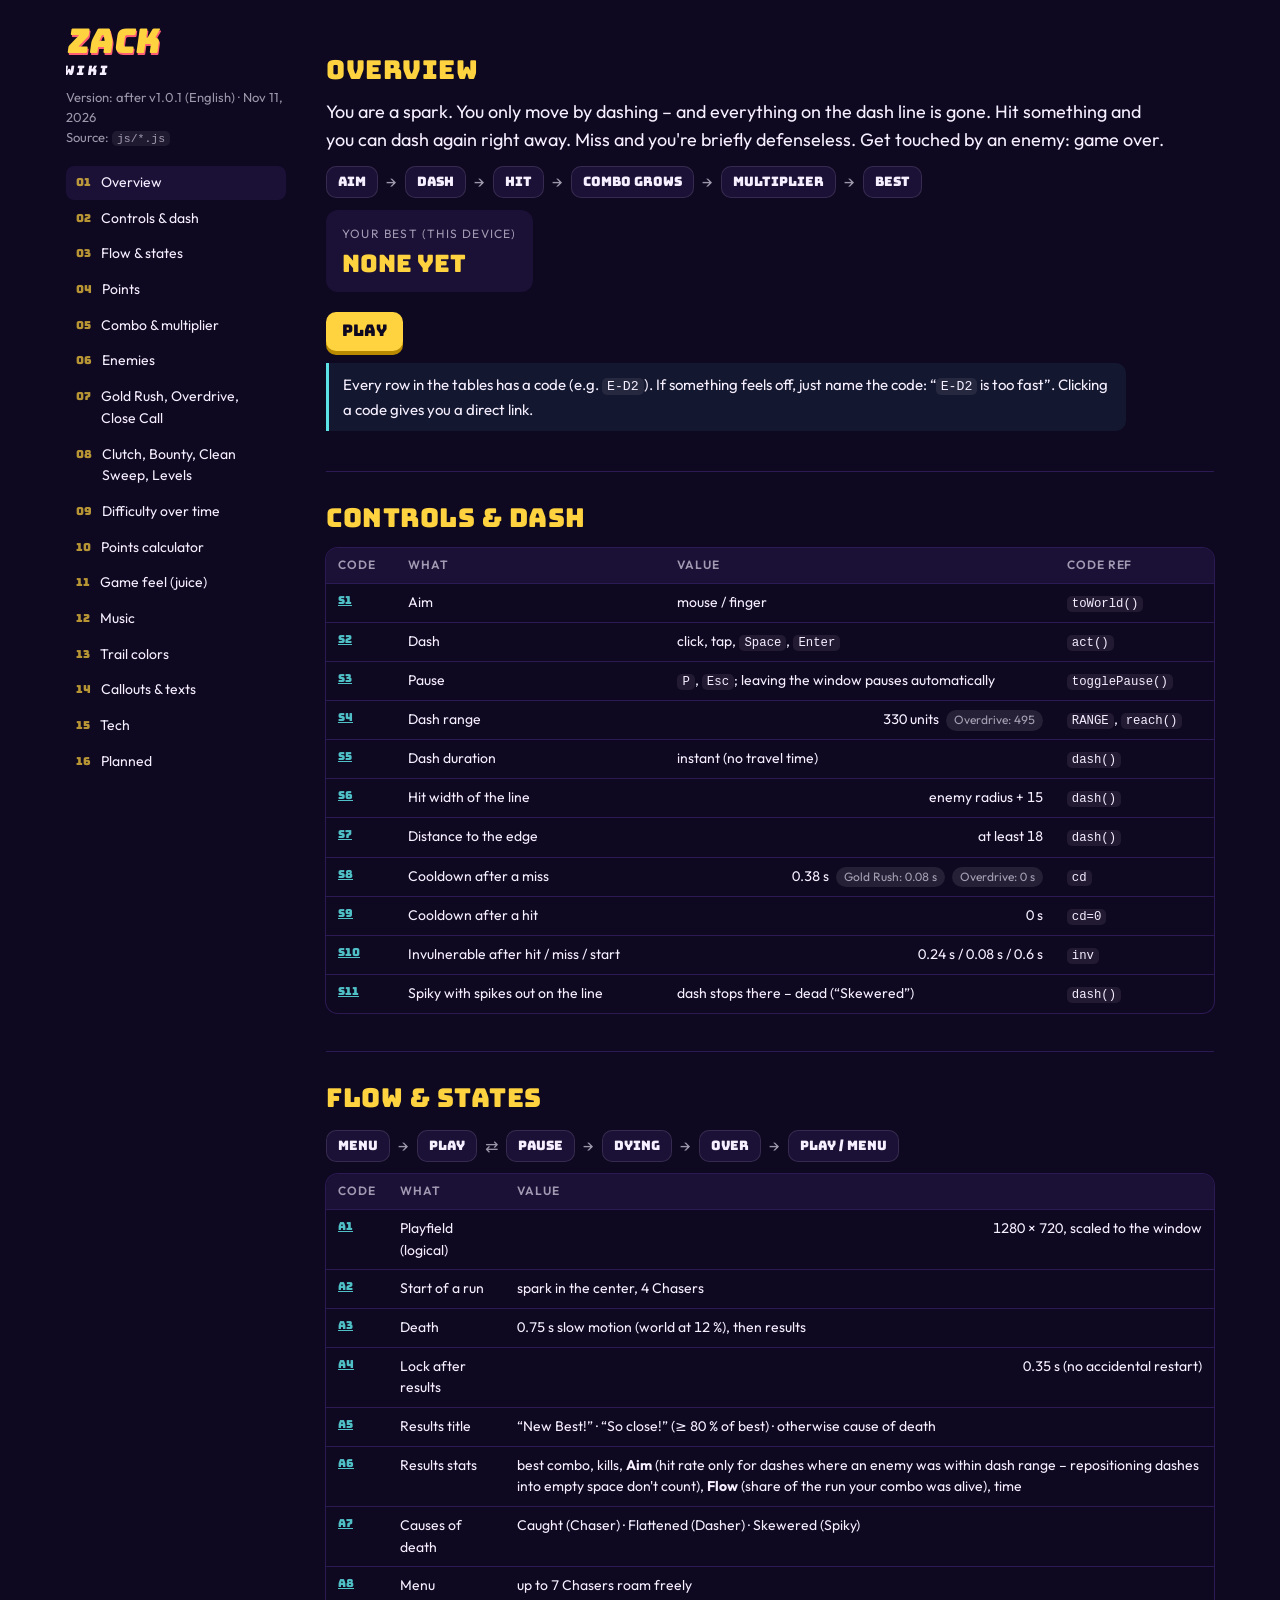
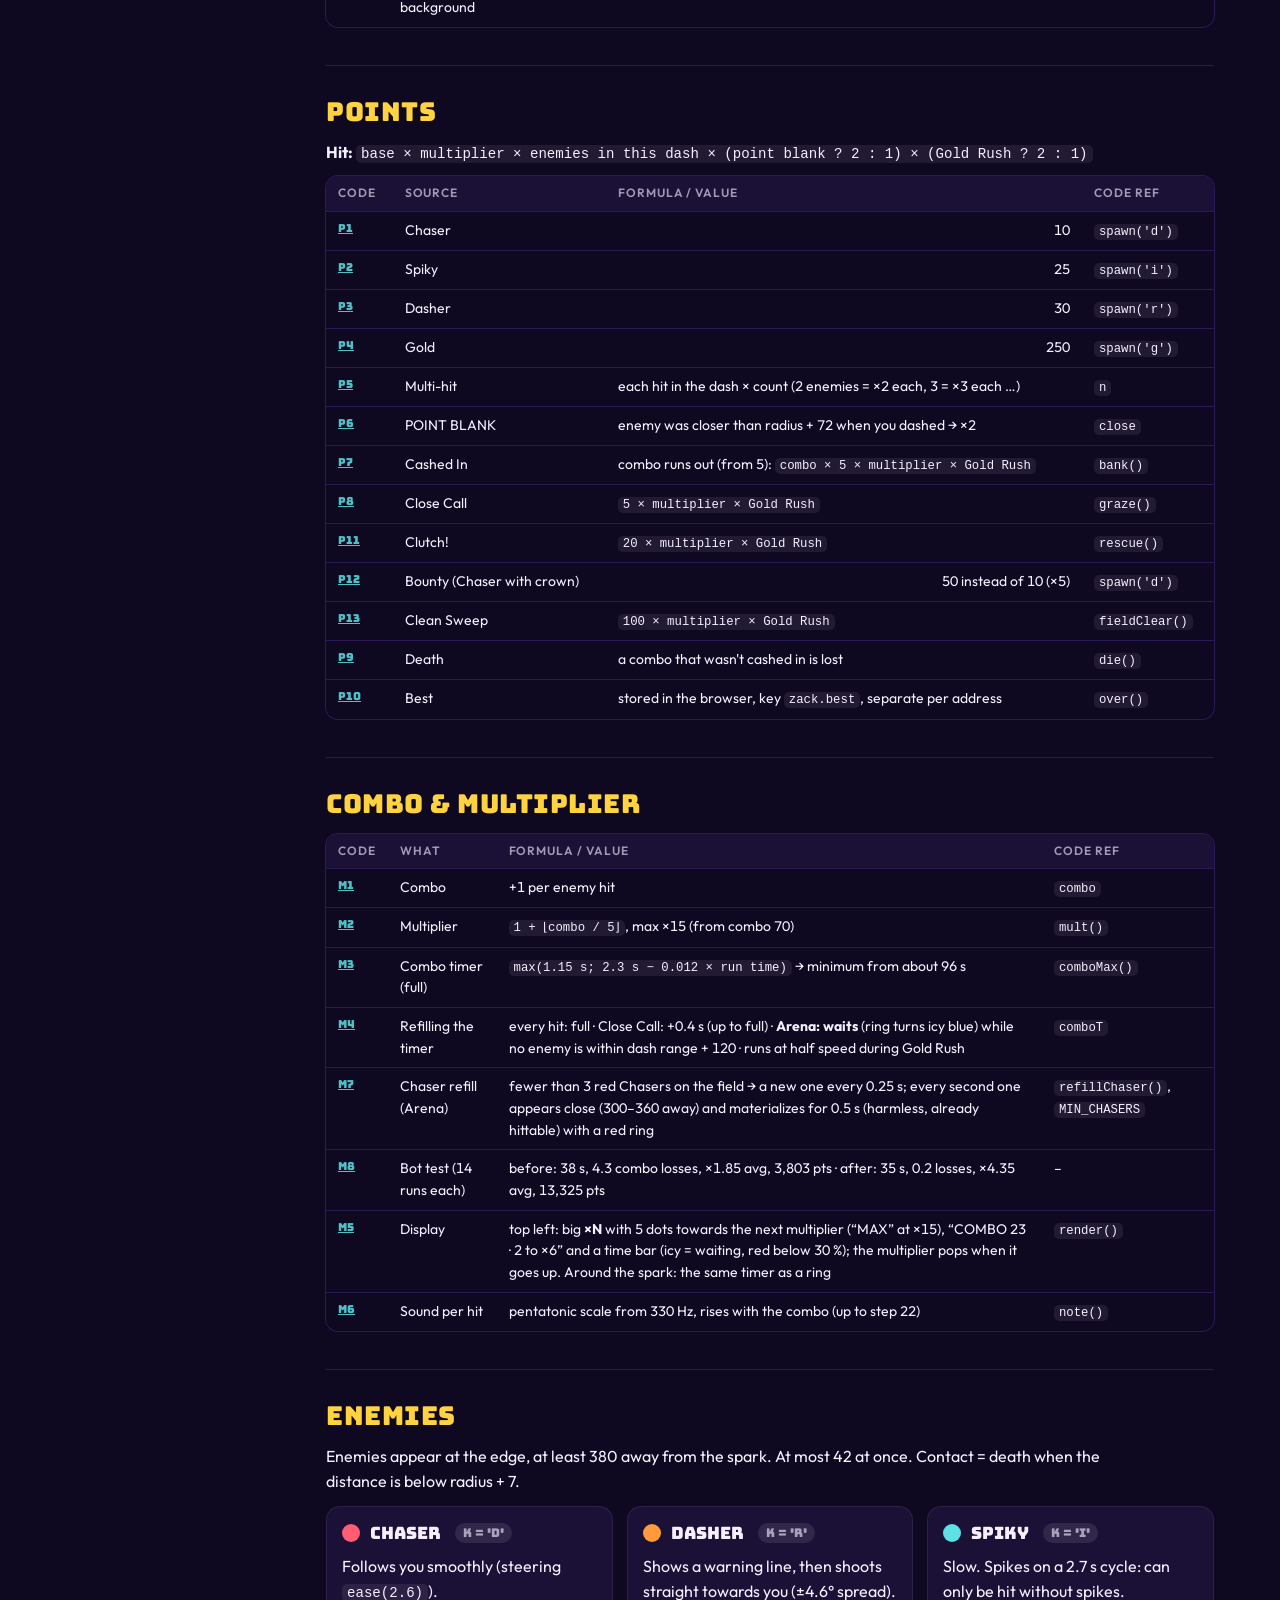
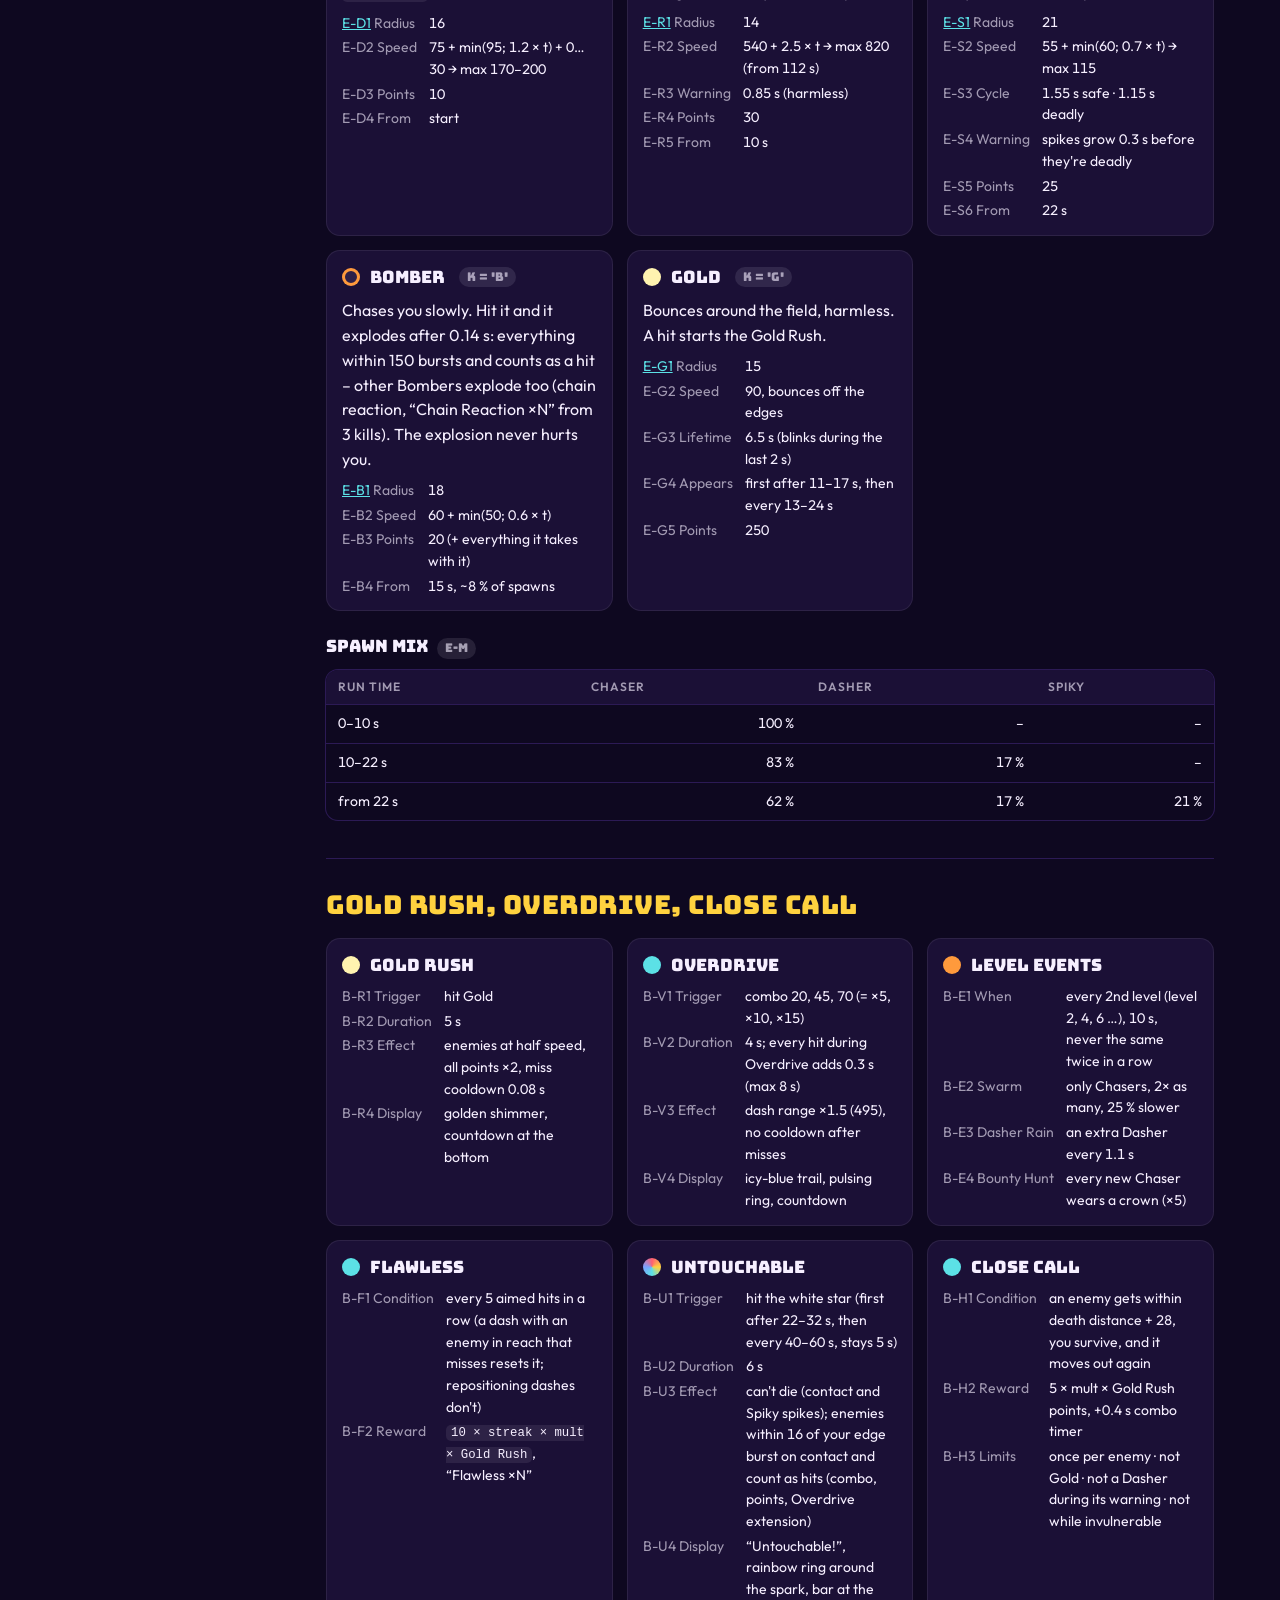
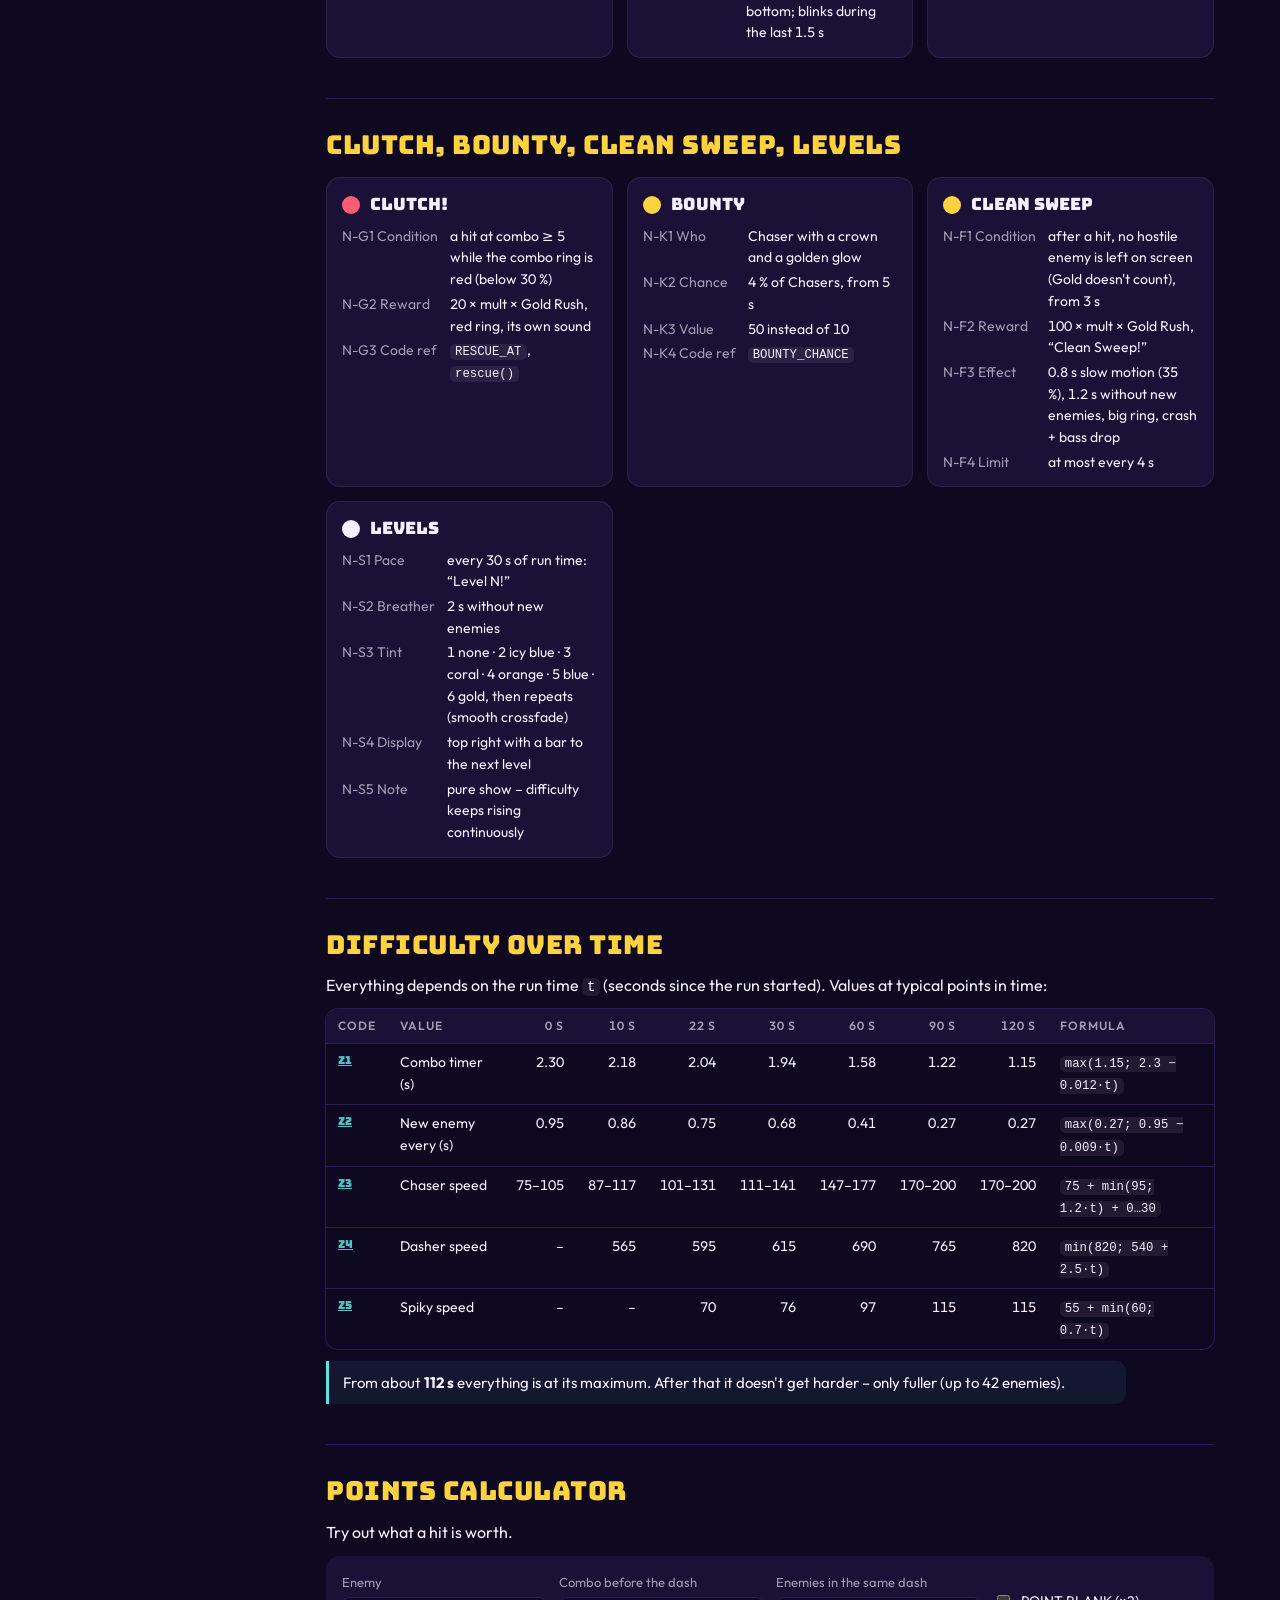
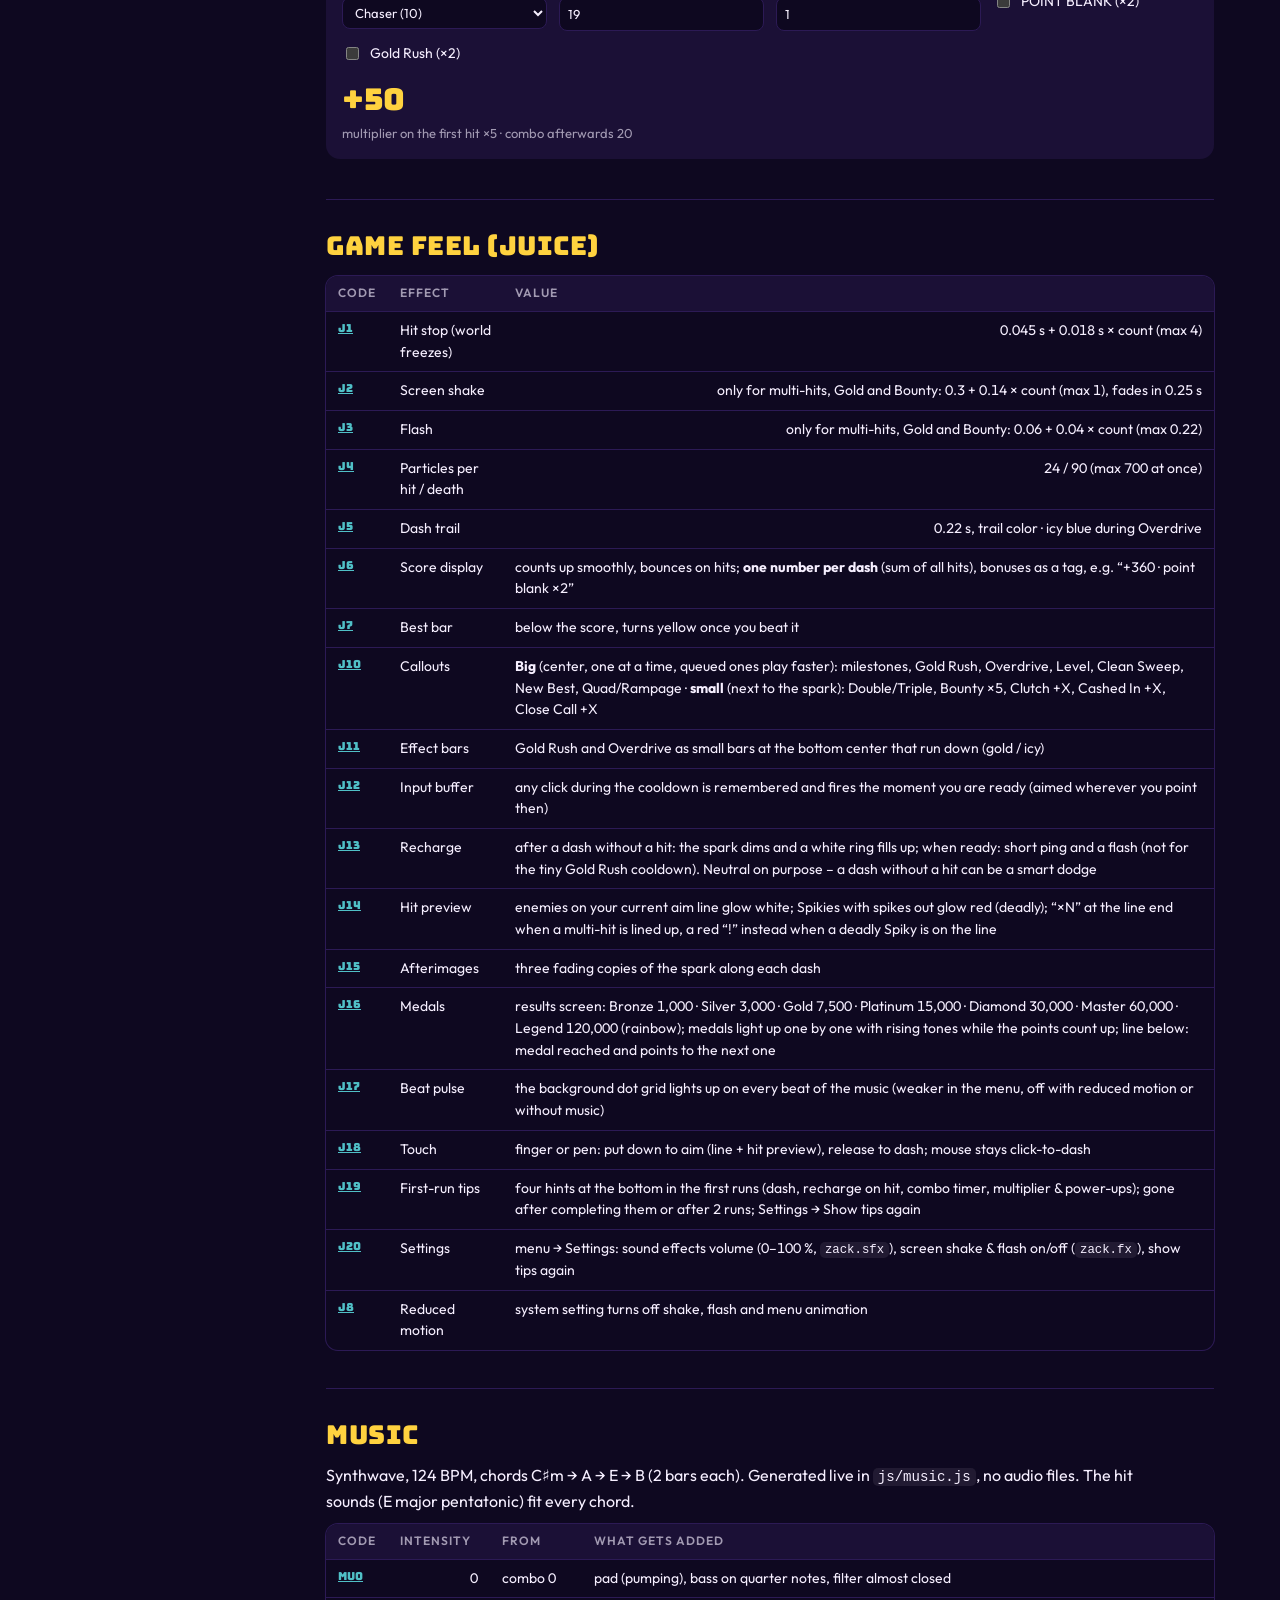
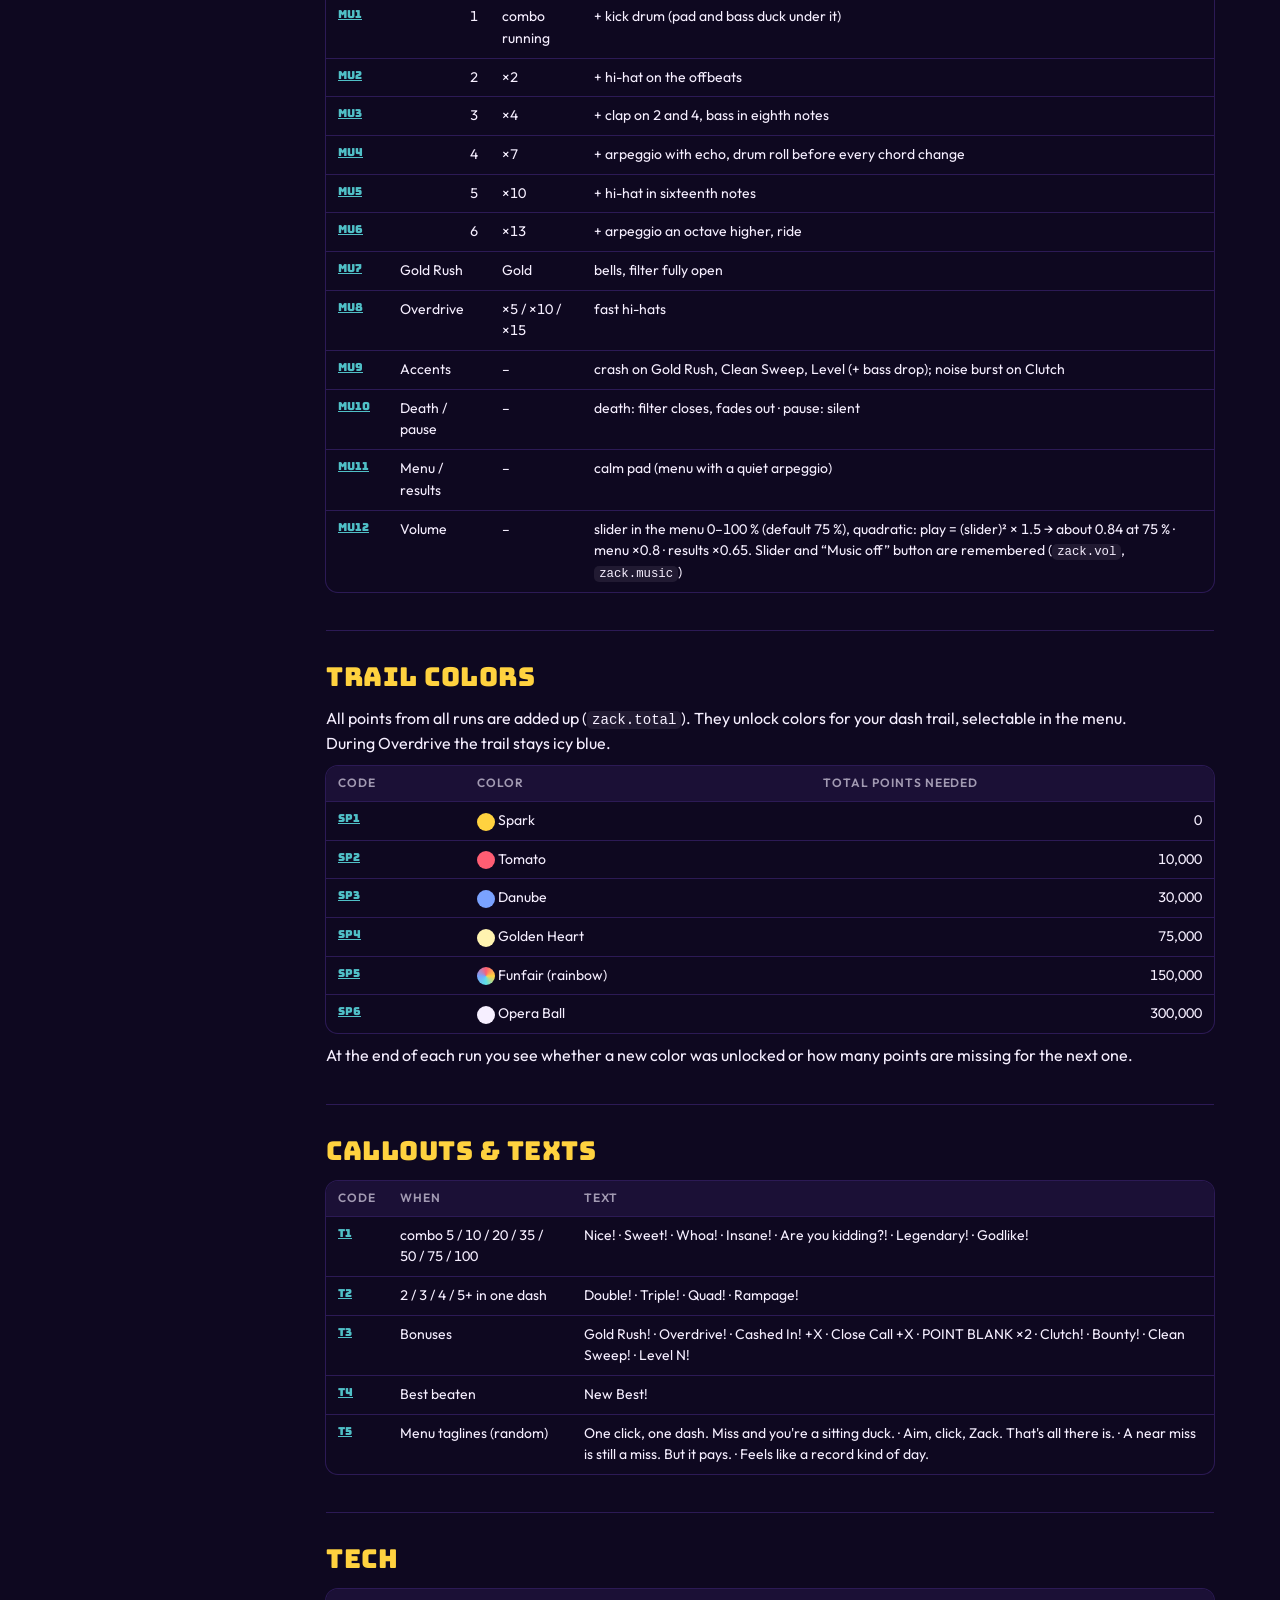
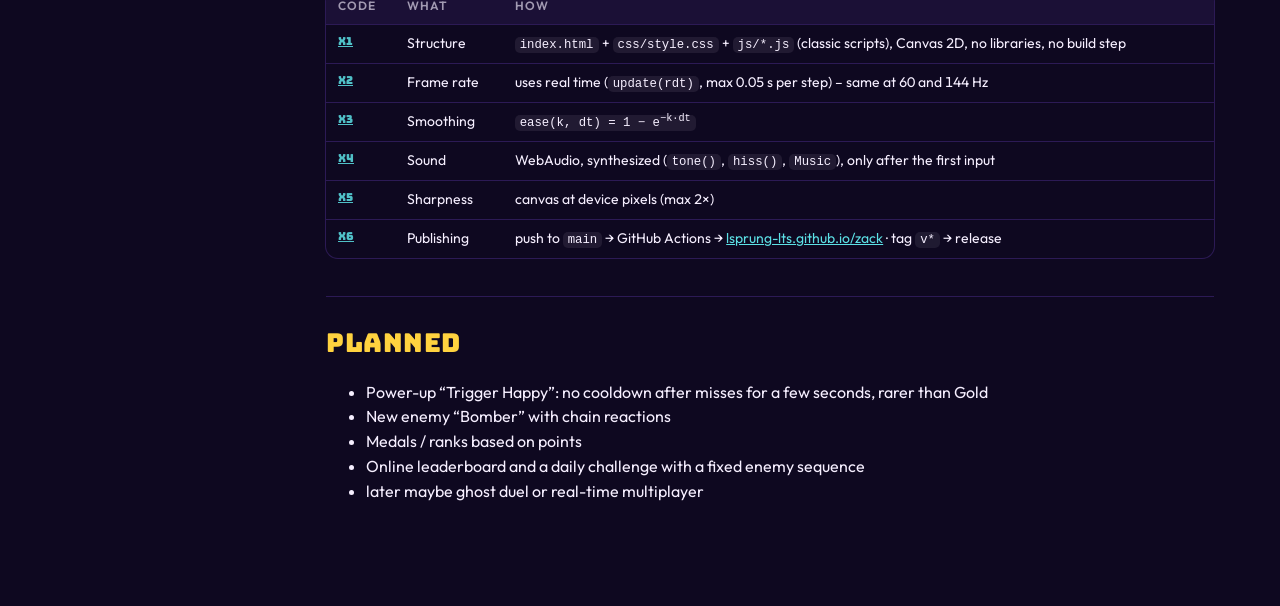
==== commit 90955730: "Bomber mit Kettenreaktion, Level-Ereignisse, Makellos-Serie - Bomber (ab 15 s, ~8 %): explodiert bei" ====
--- a/docs/wiki.html
+++ b/docs/wiki.html
@@ -236,6 +236,16 @@
         <dt>E-S6 From</dt><dd>22 s</dd>
       </dl>
     </div>
+    <div class="card" id="E-B">
+      <h3><span class="dot" style="background:#2e2048;box-shadow:inset 0 0 0 3px var(--run)"></span>Bomber <span class="pill">k = 'b'</span></h3>
+      <p>Chases you slowly. Hit it and it explodes after 0.14 s: everything within 150 bursts and counts as a hit – other Bombers explode too (chain reaction, “Chain Reaction ×N” from 3 kills). The explosion never hurts you.</p>
+      <dl>
+        <dt><a href="#E-B">E-B1</a> Radius</dt><dd>18</dd>
+        <dt>E-B2 Speed</dt><dd>60 + min(50; 0.6 × t)</dd>
+        <dt>E-B3 Points</dt><dd>20 (+ everything it takes with it)</dd>
+        <dt>E-B4 From</dt><dd>15 s, ~8 % of spawns</dd>
+      </dl>
+    </div>
     <div class="card" id="E-G">
       <h3><span class="dot" style="background:var(--gold)"></span>Gold <span class="pill">k = 'g'</span></h3>
       <p>Bounces around the field, harmless. A hit starts the Gold Rush.</p>
@@ -279,6 +289,22 @@
         <dt>B-V2 Duration</dt><dd>4 s; every hit during Overdrive adds 0.3 s (max 8 s)</dd>
         <dt>B-V3 Effect</dt><dd>dash range ×1.5 (495), no cooldown after misses</dd>
         <dt>B-V4 Display</dt><dd>icy-blue trail, pulsing ring, countdown</dd>
+      </dl>
+    </div>
+    <div class="card" id="B-E">
+      <h3><span class="dot" style="background:var(--run)"></span>Level events</h3>
+      <dl>
+        <dt>B-E1 When</dt><dd>every 2nd level (level 2, 4, 6 …), 10 s, never the same twice in a row</dd>
+        <dt>B-E2 Swarm</dt><dd>only Chasers, 2× as many, 25 % slower</dd>
+        <dt>B-E3 Dasher Rain</dt><dd>an extra Dasher every 1.1 s</dd>
+        <dt>B-E4 Bounty Hunt</dt><dd>every new Chaser wears a crown (×5)</dd>
+      </dl>
+    </div>
+    <div class="card" id="B-F">
+      <h3><span class="dot" style="background:var(--ice)"></span>Flawless</h3>
+      <dl>
+        <dt>B-F1 Condition</dt><dd>every 5 aimed hits in a row (a dash with an enemy in reach that misses resets it; repositioning dashes don't)</dd>
+        <dt>B-F2 Reward</dt><dd><code>10 × streak × mult × Gold Rush</code>, “Flawless ×N”</dd>
       </dl>
     </div>
     <div class="card" id="B-U">
